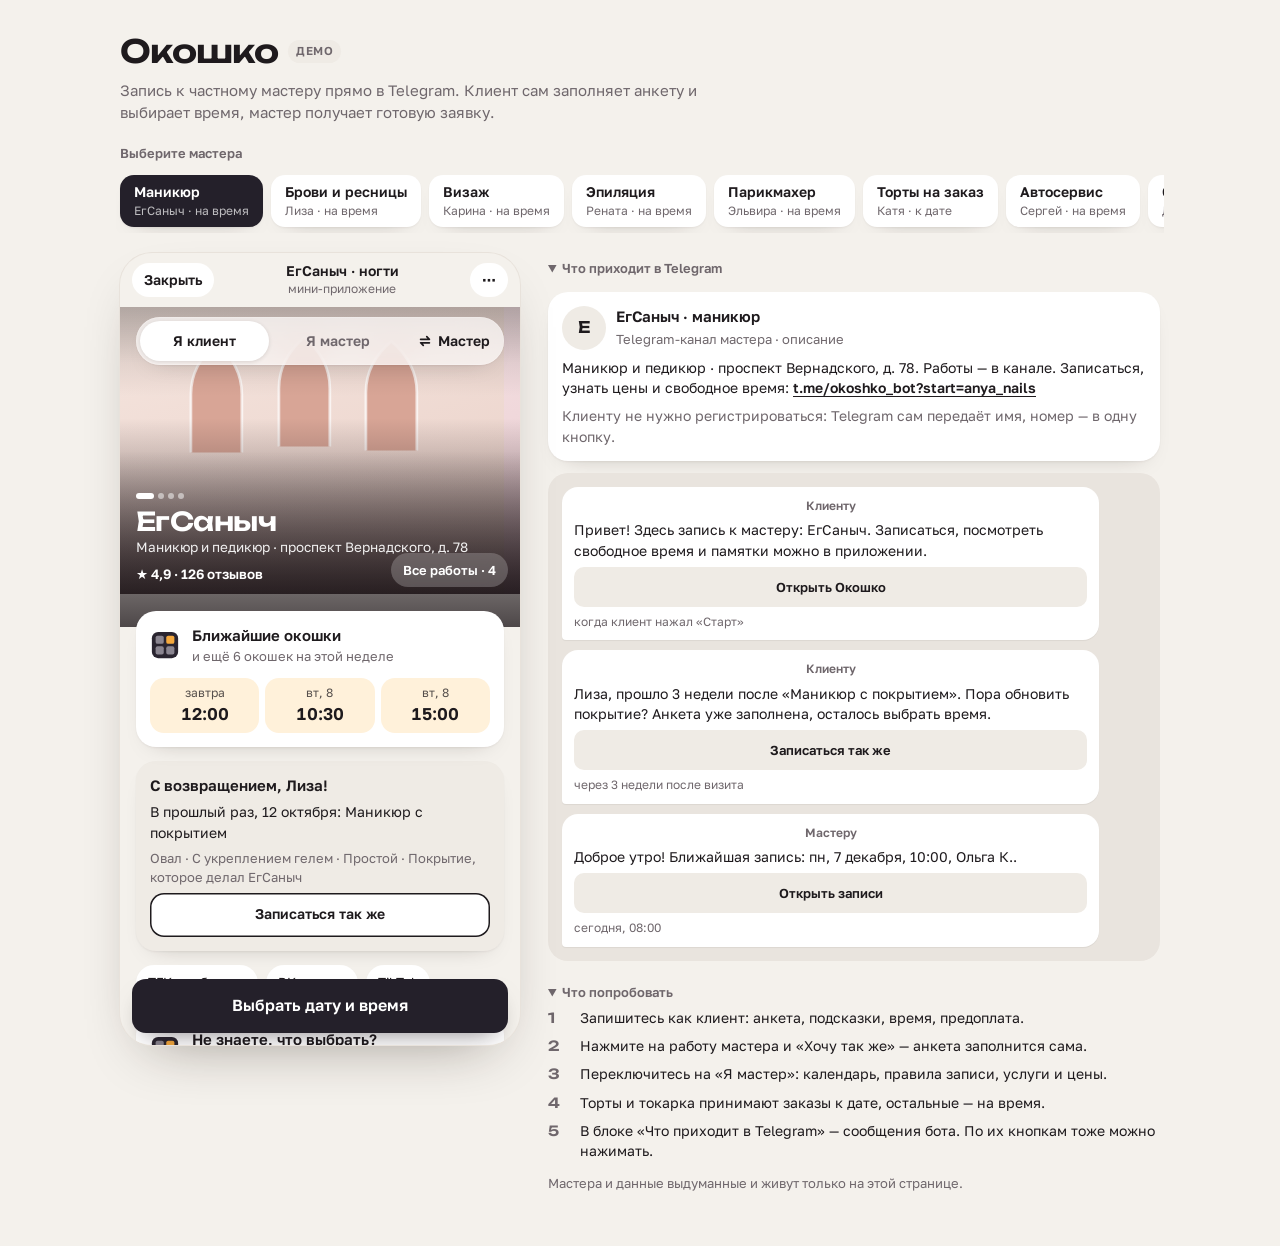
==== index.html @ d580a646 "Новый единый стиль: графит, свет, сетка окошек; выбор мастера" ====
<!doctype html>
<html lang="ru"><head><meta charset="utf-8"><meta name="viewport" content="width=device-width,initial-scale=1,viewport-fit=cover">
<meta http-equiv="Content-Security-Policy" content="default-src 'self'; script-src 'self' 'unsafe-inline' https://telegram.org; style-src 'self' 'unsafe-inline'; img-src 'self' data: blob:; font-src 'self'; connect-src 'self'; media-src 'self' blob:; object-src 'none'; base-uri 'none'; form-action 'none'">
<meta name="referrer" content="no-referrer">
<meta name="theme-color" content="#F5EFE9" media="(prefers-color-scheme: light)"><meta name="theme-color" content="#141017" media="(prefers-color-scheme: dark)">
<meta name="description" content="Окошко — запись к частному мастеру в Telegram">
<link rel="icon" href="data:image/svg+xml,%3Csvg xmlns='http://www.w3.org/2000/svg' viewBox='0 0 24 24'%3E%3Crect x='1.5' y='1.5' width='21' height='21' rx='5' fill='%232A2530'/%3E%3Crect x='4.5' y='4.5' width='6.5' height='6.5' rx='1.5' fill='%238A8590'/%3E%3Crect x='13' y='4.5' width='6.5' height='6.5' rx='1.5' fill='%23F5A93E'/%3E%3Crect x='4.5' y='13' width='6.5' height='6.5' rx='1.5' fill='%238A8590'/%3E%3Crect x='13' y='13' width='6.5' height='6.5' rx='1.5' fill='%238A8590'/%3E%3C/svg%3E">
<script src="https://telegram.org/js/telegram-web-app.js?59"></script>
</head><body>
<title>Окошко</title>
<link rel="stylesheet" href="fonts/fonts.css">
<style>
/* ===== Окошко: единая система (образец system.html) =====
   Фон тёплый нейтральный, карточки белые r20 с одной тенью, действие — графит r14,
   свет (янтарь) — только свободное/выбранное время, знак — сетка окошек 2×2.
   Unbounded — только заголовки экранов и имя мастера. */
:root{
  --bg:#F4F1EC; --surface:#FFFFFF; --sunk:#EFEBE5; --ink:#1E1A1D; --muted:#6F676C; --line:#E8E2DB;
  --action:#24202A; --action-ink:#FFFFFF;
  --light:#F5A93E; --light-2:#FFC86B; --light-soft:#FFF1DA; --light-ink:#3A2306;
  --ok:#2E7D5B; --danger:#C2412D;
  --r-card:20px; --r-ctl:14px; --r-sm:10px;
  --shadow:0 1px 2px rgba(30,20,10,.05),0 10px 24px -18px rgba(30,20,10,.35);
  --display:"Unbounded","Golos Text",system-ui,sans-serif;
  --body:"Golos Text",system-ui,-apple-system,"Segoe UI",sans-serif;
  --accent:var(--action); --accent-ink:var(--action-ink); --accent-text:var(--ink); --accent-soft:var(--sunk);
  --win-off:url("data:image/svg+xml,%3Csvg xmlns='http://www.w3.org/2000/svg' viewBox='0 0 24 24'%3E%3Crect x='1.5' y='1.5' width='21' height='21' rx='5' fill='%232A2530'/%3E%3Cg fill='%238A8590'%3E%3Crect x='4.5' y='4.5' width='6.5' height='6.5' rx='1.5'/%3E%3Crect x='13' y='4.5' width='6.5' height='6.5' rx='1.5'/%3E%3Crect x='4.5' y='13' width='6.5' height='6.5' rx='1.5'/%3E%3Crect x='13' y='13' width='6.5' height='6.5' rx='1.5'/%3E%3C/g%3E%3C/svg%3E");
  --win-on:url("data:image/svg+xml,%3Csvg xmlns='http://www.w3.org/2000/svg' viewBox='0 0 24 24'%3E%3Crect x='1.5' y='1.5' width='21' height='21' rx='5' fill='%232A2530'/%3E%3Cg fill='%238A8590'%3E%3Crect x='4.5' y='4.5' width='6.5' height='6.5' rx='1.5'/%3E%3Crect x='4.5' y='13' width='6.5' height='6.5' rx='1.5'/%3E%3Crect x='13' y='13' width='6.5' height='6.5' rx='1.5'/%3E%3C/g%3E%3Crect x='13' y='4.5' width='6.5' height='6.5' rx='1.5' fill='%23F5A93E'/%3E%3C/svg%3E");
}
@media (prefers-color-scheme: dark){:root:not([data-theme="light"]){color-scheme:dark}}
.t-light{--bg:#F4F1EC;--surface:#FFFFFF;--sunk:#EFEBE5;--ink:#1E1A1D;--muted:#6F676C;--line:#E8E2DB;--action:#24202A;--action-ink:#FFFFFF;--light-soft:#FFF1DA;--ok:#2E7D5B;--shadow:0 1px 2px rgba(30,20,10,.05),0 10px 24px -18px rgba(30,20,10,.35);--glass:color-mix(in srgb,#FFFFFF 70%,transparent);--bubble:#FFFFFF;--feed:#E9E4DE;color-scheme:light}
.t-dark{--bg:#121014;--surface:#1D1A20;--sunk:#262229;--ink:#F3EFF1;--muted:#A79FA5;--line:#2E2A32;--action:#F3EFF1;--action-ink:#121014;--light-soft:#3A2A14;--ok:#5BC293;--danger:#F97066;--shadow:none;--glass:color-mix(in srgb,#2A2530 70%,transparent);--bubble:#1D1A20;--feed:#0C0A0E;color-scheme:dark;
  --win-off:url("data:image/svg+xml,%3Csvg xmlns='http://www.w3.org/2000/svg' viewBox='0 0 24 24'%3E%3Crect x='1.5' y='1.5' width='21' height='21' rx='5' fill='%23F1ECEF'/%3E%3Cg fill='%23C9C3BD'%3E%3Crect x='4.5' y='4.5' width='6.5' height='6.5' rx='1.5'/%3E%3Crect x='13' y='4.5' width='6.5' height='6.5' rx='1.5'/%3E%3Crect x='4.5' y='13' width='6.5' height='6.5' rx='1.5'/%3E%3Crect x='13' y='13' width='6.5' height='6.5' rx='1.5'/%3E%3C/g%3E%3C/svg%3E");
  --win-on:url("data:image/svg+xml,%3Csvg xmlns='http://www.w3.org/2000/svg' viewBox='0 0 24 24'%3E%3Crect x='1.5' y='1.5' width='21' height='21' rx='5' fill='%23F1ECEF'/%3E%3Cg fill='%23C9C3BD'%3E%3Crect x='4.5' y='4.5' width='6.5' height='6.5' rx='1.5'/%3E%3Crect x='4.5' y='13' width='6.5' height='6.5' rx='1.5'/%3E%3Crect x='13' y='13' width='6.5' height='6.5' rx='1.5'/%3E%3C/g%3E%3Crect x='13' y='4.5' width='6.5' height='6.5' rx='1.5' fill='%23F5A93E'/%3E%3C/svg%3E")}
.t-light,.t-dark{background:var(--bg);color:var(--ink);--accent:var(--action);--accent-ink:var(--action-ink);--accent-text:var(--ink);--accent-soft:var(--sunk)}
*{box-sizing:border-box}
[hidden]{display:none!important}
body{background:var(--bg);color:var(--ink);font-family:var(--body);font-size:15px;line-height:1.45;margin:0;
  padding-left:max(16px,env(safe-area-inset-left,0px));padding-right:max(16px,env(safe-area-inset-right,0px));padding-block:28px 40px}
button,input,select,textarea{font:inherit;color:inherit}
button{cursor:pointer}
button,label,summary{touch-action:manipulation;-webkit-tap-highlight-color:transparent}
:focus-visible{outline:2px solid var(--light);outline-offset:2px}
.sheet:focus,.modal:focus{outline:none}
h2{font-family:var(--display);font-weight:700;font-size:20px;line-height:1.2;letter-spacing:-.01em;margin:0;text-wrap:balance}
h3{font-size:15px;font-weight:600;margin:0;color:var(--ink)}
.muted{color:var(--muted)}
.small{font-size:13px}

/* ===== демо-обвязка вокруг телефона (тихая) ===== */
.wrap{max-width:1040px;margin:0 auto;display:flex;flex-direction:column;gap:20px}
.intro{display:flex;flex-direction:column;gap:6px;max-width:640px}
.intro h1{font-family:var(--display);font-weight:700;font-size:clamp(24px,4vw,32px);margin:0;letter-spacing:-.02em;display:flex;align-items:center;gap:10px}
.intro p{margin:0;color:var(--muted)}
.demo{font-family:var(--body);font-size:11.5px;font-weight:600;letter-spacing:.05em;text-transform:uppercase;padding:3px 8px;border-radius:99px;background:var(--sunk);color:var(--muted)}
.m-hint{display:none}
.niche-h{display:flex;flex-direction:column;gap:8px;min-width:0}
.niche-h h3{font-size:13px;color:var(--muted);font-weight:600}
.niches{display:flex;gap:8px;overflow-x:auto;padding:4px 4px 6px;margin:0 -4px;scrollbar-width:none}
.niches::-webkit-scrollbar{display:none}
.niche{flex:none;border:0;background:var(--surface);box-shadow:var(--shadow);border-radius:var(--r-ctl);padding:8px 14px;text-align:left;line-height:1.25;min-height:44px}
.niche b{display:block;font-weight:600;font-size:14px}
.niche span{font-size:12px;color:var(--muted)}
.niche[aria-pressed="true"]{background:var(--action);color:var(--action-ink)}
.niche[aria-pressed="true"] span{color:inherit;opacity:.7}
.grid{display:grid;grid-template-columns:minmax(0,400px) minmax(0,1fr);gap:28px;align-items:start}
@media (max-width:820px){.grid{grid-template-columns:minmax(0,1fr)}}
.side{display:flex;flex-direction:column;gap:16px;min-width:0}
.fold{display:flex;flex-direction:column}
.fold summary{cursor:pointer;font-size:13px;color:var(--muted);font-weight:600;padding:6px 0}
.fold-in{display:flex;flex-direction:column;gap:12px;margin-top:8px}
.badge{font-size:11px;background:var(--light);color:var(--light-ink);border-radius:99px;padding:2px 8px;margin-left:4px}
.tips{display:flex;flex-direction:column;gap:8px;padding:0;margin:0;list-style:none}
.tips li{display:grid;grid-template-columns:24px 1fr;gap:8px;font-size:14px}
.tips li b{font-family:var(--display);color:var(--muted);font-weight:600}
/* лента бота */
.chan{background:var(--surface);box-shadow:var(--shadow);border-radius:var(--r-card);padding:14px;display:flex;flex-direction:column;gap:8px}
.chan-top{display:flex;gap:10px;align-items:center}.chan-top b{display:block}
.chan p{margin:0;font-size:14px}
.feed{background:var(--feed);border-radius:var(--r-card);padding:14px;display:flex;flex-direction:column;gap:10px;max-height:min(560px,70vh);overflow-y:auto}
.msg{background:var(--bubble);border-radius:16px 16px 16px 4px;padding:10px 12px;max-width:92%;display:flex;flex-direction:column;gap:6px;font-size:14px;box-shadow:0 1px 1px rgba(0,0,0,.06)}
.msg.me{align-self:flex-end;background:var(--action);color:var(--action-ink);border-radius:16px 16px 4px 16px}
.msg .who{font-size:12px;font-weight:600;color:var(--muted)}
.msg .when{font-size:12px;color:var(--muted)}
.msg.me .when{color:inherit;opacity:.7}
.msg-btn{border:0;border-radius:var(--r-sm);background:var(--sunk);padding:8px;font-weight:600;font-size:13px;min-height:40px}
.linkbtn{border:0;background:none;padding:0;color:var(--ink);font-weight:600;text-decoration:underline;text-underline-offset:3px}

/* ===== телефон ===== */
.phone{position:relative;display:flex;flex-direction:column;height:min(800px,88vh);min-height:560px;background:var(--bg);
  border-radius:32px;overflow:hidden;box-shadow:0 0 0 1px var(--line),0 24px 60px -30px rgba(30,20,10,.45);width:100%;max-width:400px;margin:0 auto}
.tg-bar{display:flex;align-items:center;justify-content:space-between;padding:10px 12px;font-size:14px;flex:none}
.tg-bar .ttl{text-align:center;line-height:1.2}
.tg-bar .ttl b{display:block;font-weight:600}
.tg-bar .ttl small{color:var(--muted);font-size:12px}
.tg-bar .ghost{border:0;background:var(--surface);border-radius:99px;padding:0 12px;min-height:34px;font-weight:600;font-size:14px}
.t-dark .tg-bar .ghost{background:var(--sunk)}
.stage{position:relative;flex:1;min-height:0;display:flex;flex-direction:column}
.screen{flex:1;min-height:0;overflow-y:auto;padding:16px;display:flex;flex-direction:column;gap:14px;overscroll-behavior:contain}
.screen>*{flex-shrink:0}
.stage .screen{--pt:66px;padding-top:var(--pt);padding-bottom:calc(var(--fh,0px) + 16px);scroll-padding-top:var(--pt)}
.stage.noroles .screen{--pt:12px}
/* переключатель «клиент / мастер» и выбор мастера — стекло сверху */
.roles{position:absolute;top:10px;left:16px;right:16px;z-index:6;display:grid;grid-template-columns:1fr 1fr auto;gap:4px;padding:4px;border-radius:99px;
  background:var(--glass);-webkit-backdrop-filter:blur(20px) saturate(1.6);backdrop-filter:blur(20px) saturate(1.6);box-shadow:var(--shadow),inset 0 0 0 .5px rgba(255,255,255,.35)}
.t-dark .roles{box-shadow:inset 0 0 0 1px var(--line)}
.roles button{border:0;background:none;border-radius:99px;min-height:40px;padding:0 12px;font-weight:600;color:var(--muted);font-size:14px}
.roles button[aria-pressed="true"]{background:var(--surface);color:var(--ink);box-shadow:0 1px 4px rgba(0,0,0,.12)}
.t-dark .roles button[aria-pressed="true"]{background:var(--sunk)}
.roles .who-btn{display:flex;align-items:center;gap:6px;color:var(--ink);padding:0 10px 0 12px}
.roles .who-btn svg{width:14px;height:14px}
/* нижняя кнопка — парит сама, без подложки */
.foot{position:absolute;left:12px;right:12px;bottom:12px;z-index:6;display:flex;flex-direction:column;gap:8px}
.foot:empty{display:none}
.foot.has-back{display:grid;grid-template-columns:auto minmax(0,1fr);gap:8px;align-items:end}
.foot.has-back>.foot-note{grid-column:1/-1;order:-1}
.foot.has-back>.foot-row{min-width:0}
.foot.tg-hide.has-back{grid-template-columns:1fr}
.foot.tg-hide .back-btn{width:100%;justify-content:center}
.main-btn{position:relative;width:100%;border:0;border-radius:var(--r-ctl);min-height:54px;padding:0 16px;background:var(--action);color:var(--action-ink);font-weight:600;font-size:16px;box-shadow:0 12px 26px -14px rgba(20,10,20,.6);transition:transform .12s}
.t-dark .main-btn{box-shadow:0 12px 26px -12px rgba(0,0,0,.8)}
.main-btn:disabled{background:var(--sunk);color:var(--muted);box-shadow:none;cursor:not-allowed}
.back-btn{display:flex;align-items:center;gap:4px;height:54px;padding:0 14px 0 10px;border:0;border-radius:var(--r-ctl);font-weight:600;color:var(--ink);
  background:var(--glass);-webkit-backdrop-filter:blur(20px);backdrop-filter:blur(20px);box-shadow:var(--shadow)}
.t-dark .back-btn{box-shadow:inset 0 0 0 1px var(--line)}
.back-btn svg{flex:none}
@media (max-width:360px){.back-btn span{display:none}.back-btn{padding:0 16px}}
.foot-row{display:flex;gap:8px}
.foot-row .skip{flex:none;border:0;border-radius:var(--r-ctl);padding:0 16px;font-weight:600;background:var(--glass);-webkit-backdrop-filter:blur(20px);backdrop-filter:blur(20px);box-shadow:var(--shadow)}
.foot-note{margin:0;font-size:13px;color:var(--muted);text-align:center;border-radius:16px;padding:8px 12px;background:var(--glass);-webkit-backdrop-filter:blur(20px);backdrop-filter:blur(20px)}
.foot-note.fsum{display:flex;justify-content:space-between;gap:12px;text-align:left;color:var(--ink);font-size:14px;box-shadow:var(--shadow)}
.t-dark .foot-note.fsum{box-shadow:inset 0 0 0 1px var(--line)}
.foot-note.fsum b{font-variant-numeric:tabular-nums;white-space:nowrap}
.foot-note.fsum span::first-letter{text-transform:uppercase}
.main-btn:active,.btn2:active,.svc2:active,.optc:active,.slot:active,.qbtn:active,.day:active{transform:scale(.97)}
.btn2,.svc2,.optc,.slot,.qbtn,.day{transition:transform .12s,background .15s,box-shadow .15s}
.main-btn.bump{animation:bump .36s cubic-bezier(.22,1,.36,1)}
@keyframes bump{40%{transform:scale(1.03)}}
.pdelta{position:absolute;right:14px;top:-12px;font-size:12.5px;font-weight:700;padding:3px 9px;border-radius:99px;background:var(--light-soft);color:var(--ink);pointer-events:none;animation:pdelta 1.4s ease-out forwards}
@keyframes pdelta{0%{opacity:0;transform:translateY(6px)}15%{opacity:1;transform:none}75%{opacity:1}100%{opacity:0;transform:translateY(-6px)}}
.toast{position:absolute;left:16px;right:16px;bottom:calc(var(--fh,0px) + 24px);background:var(--action);color:var(--action-ink);padding:11px 14px;border-radius:var(--r-ctl);font-size:14px;z-index:9}
.screen.enter-f{animation:scrF .28s cubic-bezier(.22,1,.36,1)}
.screen.enter-b{animation:scrB .28s cubic-bezier(.22,1,.36,1)}
@keyframes scrF{from{opacity:0;transform:translateX(18px)}to{opacity:1;transform:none}}
@keyframes scrB{from{opacity:0;transform:translateX(-18px)}to{opacity:1;transform:none}}

/* ===== общие элементы ===== */
.list{display:flex;flex-direction:column;gap:8px}
.sec-h{display:flex;justify-content:space-between;align-items:center;gap:8px}
.btn2{border:0;background:var(--sunk);border-radius:var(--r-ctl);padding:0 16px;min-height:44px;font-size:14px;font-weight:600}
.btn2.acc{background:var(--surface);box-shadow:inset 0 0 0 1.5px var(--ink)}
.btn2.fill{background:var(--action);color:var(--action-ink)}
.row-btns{display:flex;gap:8px;flex-wrap:wrap}
.row-btns .btn2{flex:1 1 auto}
.back{align-self:flex-start;border:0;background:none;color:var(--ink);padding:6px 0;font-weight:600;text-decoration:underline;text-underline-offset:3px;min-height:44px}
.tag{font-size:13px;padding:0 12px;min-height:36px;border-radius:99px;border:0;background:var(--surface);box-shadow:var(--shadow);color:var(--ink)}
.t-dark .tag{background:var(--sunk)}
.links{display:flex;gap:8px;flex-wrap:wrap}
.pill{font-size:11.5px;font-weight:700;letter-spacing:.03em;text-transform:uppercase;padding:3px 8px;border-radius:99px;background:var(--light-soft);color:var(--ink)}
.note{background:var(--surface);border-radius:var(--r-ctl);padding:12px 14px;font-size:13px;color:var(--muted);box-shadow:var(--shadow)}
.t-dark .note{box-shadow:inset 0 0 0 1px var(--line)}
.total{display:flex;justify-content:space-between;font-weight:600;font-variant-numeric:tabular-nums}
.sum{width:100%;display:flex;flex-direction:column;background:var(--surface);border-radius:var(--r-card);padding:4px 16px;box-shadow:var(--shadow)}
.t-dark .sum{box-shadow:inset 0 0 0 1px var(--line)}
.kv{display:flex;justify-content:space-between;gap:12px;font-size:14px;padding:11px 0}
.kv+.kv{box-shadow:inset 0 1px 0 var(--line)}
.kv span:first-child{color:var(--muted)}
.kv span:last-child{text-align:right;font-weight:500}
.prog{display:flex;flex-direction:column;gap:6px}
.prog .bar{height:4px;border-radius:4px;background:var(--line);overflow:hidden}
.prog .bar i{display:block;height:100%;background:var(--ink);border-radius:4px;transition:width .25s}
.prog span{font-size:12.5px;color:var(--muted)}
.made{margin:0;text-align:center;font-size:12px;color:var(--muted)}
.ferr{font-size:13px;color:var(--danger)}
/* знак: сетка окошек */
.win{display:inline-block;flex:none;width:28px;height:28px;background:var(--win-off) center/contain no-repeat;border-radius:0;box-shadow:none}
.win.on{background-image:var(--win-on)}
.cw{display:inline-block;width:14px;height:14px;margin-right:6px;vertical-align:-2px;background:var(--win-off) center/contain no-repeat;transition:filter .3s}
.cw.on{background-image:var(--win-on)}
@keyframes cwon{0%{transform:scale(.5)}60%{transform:scale(1.25)}100%{transform:scale(1)}}
.hint-btn.got{animation:got .6s cubic-bezier(.34,1.56,.64,1)}
.hint-btn.got .cw{animation:cwon .7s ease-out}
@keyframes got{0%{transform:scale(.92)}45%{transform:scale(1.08)}100%{transform:scale(1)}}

/* ===== главная клиента ===== */
.hero{position:relative;margin:calc(-1 * var(--pt,16px)) -16px 0;height:min(320px,50vh);flex:none;overflow:hidden;background:var(--sunk)}
.hslides{display:flex;height:100%;overflow-x:auto;scroll-snap-type:x mandatory;scrollbar-width:none}
.hslides::-webkit-scrollbar{display:none}
.hslide{flex:0 0 100%;height:100%;scroll-snap-align:start;border:0;padding:0;background:none;display:block;position:relative}
.hslide.cover{display:grid;place-items:center;background:linear-gradient(160deg,#3B3540,#1E1A1D)}
.hini{width:92px;height:92px;border-radius:50%;background:rgba(255,255,255,.9);color:#1E1A1D;display:grid;place-items:center;font:700 34px/1 var(--display);overflow:hidden;margin-bottom:56px}
.hini img{width:100%;height:100%;object-fit:cover}
.hero::after{content:"";position:absolute;inset:0;pointer-events:none;background:linear-gradient(180deg,rgba(0,0,0,.18) 0,rgba(0,0,0,0) 28%,rgba(0,0,0,0) 45%,rgba(15,8,12,.72) 100%)}
.hcap{position:absolute;left:16px;right:16px;bottom:38px;z-index:2;color:#fff;display:flex;flex-direction:column;align-items:flex-start;gap:3px;pointer-events:none}
.hcap>*{pointer-events:auto}
.hcap h1{font:700 26px/1.06 var(--display);letter-spacing:-.02em;margin:0;text-wrap:balance}
.hcap p{margin:0;font-size:13.5px;opacity:.92;display:-webkit-box;-webkit-line-clamp:2;-webkit-box-orient:vertical;overflow:hidden}
.hrate{border:0;background:none;color:#fff;padding:2px 0;min-height:28px;font-size:13.5px;font-weight:600}
.hdots{display:flex;gap:4px;margin-bottom:6px}.hdots i{width:6px;height:6px;border-radius:3px;background:rgba(255,255,255,.5);transition:width .2s}.hdots i.on{width:18px;background:#fff}
.hall{position:absolute;right:12px;bottom:40px;z-index:2;border:0;border-radius:99px;padding:0 12px;min-height:34px;background:rgba(255,255,255,.22);-webkit-backdrop-filter:blur(10px);backdrop-filter:blur(10px);color:#fff;font-size:13px;font-weight:600}
.lit{display:flex;align-items:center;gap:12px;width:100%;text-align:left;border:0;background:var(--surface);border-radius:var(--r-card);padding:14px;box-shadow:var(--shadow)}
.t-dark .lit{box-shadow:inset 0 0 0 1px var(--line)}
.hero+.lit{position:relative;z-index:3;margin-top:-30px}
.lit .win{width:30px;height:30px}
.lit b{display:block;font-weight:600;font-size:15px}
.lit>span>span{display:block;font-size:13px;color:var(--muted)}
.lit.qnear{flex-direction:column;align-items:stretch;gap:12px;cursor:default}
.near-h{display:flex;align-items:center;gap:12px}
.near-h>span>span{display:block;font-size:13px;color:var(--muted)}
.qt{display:grid;grid-template-columns:repeat(3,1fr);gap:6px}
.qbtn{border:0;background:var(--light-soft);border-radius:var(--r-ctl);min-height:54px;padding:6px 4px;display:flex;flex-direction:column;align-items:center;justify-content:center;gap:1px}
.t-dark .qbtn{color:#FFDCA6}
.qbtn small{font-size:12px;opacity:.75}
.qbtn b{font-size:17px;font-weight:600;font-variant-numeric:tabular-nums}
.rev{background:var(--surface);border-radius:var(--r-card);padding:14px;display:flex;flex-direction:column;gap:6px;font-size:14px;box-shadow:var(--shadow)}
.t-dark .rev{box-shadow:inset 0 0 0 1px var(--line)}
.rev b{font-size:13px}
.rev .st{color:var(--light);letter-spacing:1px;font-size:12px}
.rev.back-card{background:var(--surface)}
.memo{display:flex;gap:12px;align-items:center;width:100%;text-align:left;background:var(--surface);border:0;border-radius:var(--r-card);padding:14px;box-shadow:var(--shadow)}
.t-dark .memo{box-shadow:inset 0 0 0 1px var(--line)}
.memo .q{flex:none;width:30px;height:30px;background:var(--win-on) center/contain no-repeat;font-size:0;color:transparent}
.svc{display:flex;justify-content:space-between;gap:12px;width:100%;text-align:left;background:var(--surface);border:0;border-radius:var(--r-ctl);padding:14px;box-shadow:var(--shadow)}
.t-dark .svc{box-shadow:inset 0 0 0 1px var(--line)}
.svc .nm{font-weight:600}
.svc .pr{text-align:right;white-space:nowrap;font-variant-numeric:tabular-nums}
/* услуги карточками */
.svc2{display:grid;grid-template-columns:1fr auto;gap:4px 12px;width:100%;text-align:left;background:var(--surface);border:0;border-radius:var(--r-card);padding:14px;box-shadow:var(--shadow)}
.t-dark .svc2{box-shadow:inset 0 0 0 1px var(--line)}
.svc2 .nm{font-weight:600}
.svc2 .pr{font-weight:600;font-variant-numeric:tabular-nums;text-align:right;white-space:nowrap}
.svc2 .meta{grid-column:1/-1;display:flex;flex-wrap:wrap;gap:4px 10px;font-size:13px;color:var(--muted);align-items:center}
.list.svcs{gap:8px}
.svcs .svc2{grid-template-columns:52px minmax(0,1fr) auto;gap:2px 12px;align-items:center;padding:10px 14px 10px 10px}
.svcs .sth{grid-row:1/3;width:52px;height:52px;border-radius:14px;overflow:hidden;display:block}
.svcs .sth .art{aspect-ratio:auto;width:52px;height:52px;border-radius:14px}
.svcs .sth .art .nails{width:80%}
.svcs .sth .art>svg{width:52%}
.sth-ph{width:100%;height:100%;display:grid;place-items:center;background:var(--sunk);color:var(--muted);font:700 20px/1 var(--display);border-radius:14px}
.svcs .svc2 .nm{align-self:end;font-size:15px}
.svcs .svc2 .pr{align-self:end;display:flex;align-items:center;gap:6px}
.svcs .svc2 .pr::after{content:"";width:7px;height:7px;border-right:2px solid var(--muted);border-top:2px solid var(--muted);transform:rotate(45deg);margin-left:2px}
.svcs .svc2 .meta{grid-column:2/-1;align-self:start}
.nchip{display:inline-flex;align-items:center;gap:6px;color:var(--muted)}
.nchip::before{content:"";width:7px;height:7px;border-radius:50%;background:var(--light)}
.nnone{color:var(--muted)}
.near{font-size:13px;color:var(--muted)}
/* картинки работ */
.art{aspect-ratio:4/5;width:100%;max-width:100%;border-radius:var(--r-ctl);display:grid;place-items:center;overflow:hidden;position:relative}
.art img{width:100%;height:100%;object-fit:cover}
.art svg{width:46%;height:auto}
.art .nails{display:flex;gap:6%;width:76%;align-items:flex-end;justify-content:center}
.art .nails svg{width:30%}
.art.lg{border-radius:var(--r-card);max-height:300px;aspect-ratio:auto;height:260px}
.art.hero{aspect-ratio:auto;height:100%;border-radius:0}
.art.hero .nails{width:62%;margin-bottom:22%}
.art.hero>svg{width:34%;margin-bottom:18%}
.arch,.art.arch{border-radius:var(--r-ctl);overflow:hidden}
.works{display:flex;gap:10px;overflow-x:auto;margin-inline:-16px;padding:4px 16px;scrollbar-width:none}
.work{flex:none;width:128px;border:0;background:none;padding:0;text-align:left;display:flex;flex-direction:column;gap:6px}
.work b{font-size:13px;font-weight:600;line-height:1.3}
.work span{font-size:12px;color:var(--muted);font-variant-numeric:tabular-nums}
.wtiles{display:grid;grid-template-columns:repeat(2,1fr);gap:10px}
.wtiles .work{width:auto}
/* старые блоки главной на всякий случай */
.facade{display:grid;grid-template-columns:1fr 1.25fr 1fr;gap:10px;align-items:end}
.facade.one{grid-template-columns:minmax(0,62%);justify-content:center}
.fwork{border:0;background:none;padding:0;display:block;min-width:0}
.who{display:flex;flex-direction:column;align-items:center;gap:4px;text-align:center}
.who h1{font:700 23px/1.15 var(--display);margin:0}
.who p{margin:0;color:var(--muted);font-size:14px}
.rate{border:0;background:none;padding:0;color:var(--muted);font-size:13px;cursor:pointer}
.allworks{align-self:center}
.cover{position:relative;overflow:hidden;background:linear-gradient(160deg,#3B3540,#1E1A1D)}
.cover.cv-photo{background-size:cover;background-position:center}

/* ===== анкета ===== */
.qtitle{display:flex;flex-direction:column;gap:6px}
.qhead{display:flex;justify-content:space-between;align-items:center;gap:8px;flex-wrap:wrap;row-gap:8px}
.qhead h2{font-size:22px}
.picked{font-size:13px;color:var(--muted)}
.mini{display:flex;gap:6px;flex-wrap:wrap}
.hint-btn{border:0;background:var(--light-soft);color:var(--ink);border-radius:99px;padding:0 14px;min-height:36px;font-size:13.5px;font-weight:600;display:inline-flex;align-items:center}
.t-dark .hint-btn{color:#FFE3B8}
.opts{display:flex;flex-direction:column;gap:8px}
.opts.grid2{display:grid;grid-template-columns:1fr 1fr}
.optc{display:flex;gap:12px;align-items:center;text-align:left;border:0;background:var(--surface);border-radius:var(--r-card);padding:14px;width:100%;box-shadow:var(--shadow);position:relative}
.t-dark .optc{box-shadow:inset 0 0 0 1px var(--line)}
.opts .optc::before{content:"";flex:none;width:22px;height:22px;border-radius:50%;box-shadow:inset 0 0 0 2px var(--line)}
.optc[aria-pressed="true"]{box-shadow:inset 0 0 0 2px var(--ink),var(--shadow)}
.opts .optc[aria-pressed="true"]::before{box-shadow:inset 0 0 0 7px var(--ink)}
.optc.pic{flex-direction:column;align-items:flex-start;gap:8px}
.opts .optc.pic::before{position:absolute;top:12px;right:12px}
.optc svg{width:30px;height:48px;flex:none}
.optc svg path{fill:var(--sunk);stroke:var(--ink);stroke-width:2}
.optc b{display:block;font-weight:600;font-size:15px}
.optc span{display:block;font-size:13px;color:var(--muted);line-height:1.35}
.optc .add{color:var(--ink);font-weight:600;font-size:13px}
.chips{display:flex;flex-wrap:wrap;gap:8px}
.chip{border:0;background:var(--surface);box-shadow:var(--shadow);border-radius:var(--r-ctl);padding:0 14px;min-height:44px;font-size:14px}
.chip[aria-pressed="true"]{background:var(--action);color:var(--action-ink)}
.tinput{border:0;background:var(--surface);box-shadow:inset 0 0 0 1px var(--line);border-radius:var(--r-ctl);padding:13px 14px;width:100%}
.drop{display:flex;align-items:center;gap:12px;border:0;border-radius:var(--r-card);padding:16px;cursor:pointer;background:var(--surface);box-shadow:inset 0 0 0 1.5px var(--line);position:relative}
.drop-txt{display:flex;flex-direction:column;gap:2px}
.drop img{width:52px;height:52px;object-fit:cover;border-radius:var(--r-sm)}
.drop input{position:absolute;opacity:0;width:1px;height:1px}
.drop:focus-within,.addph:focus-within,label.btn2:focus-within{outline:2px solid var(--light);outline-offset:2px}

/* ===== выбор времени ===== */
.days{display:flex;gap:6px;overflow-x:auto;margin-inline:-16px;padding:4px 16px 6px;scrollbar-width:none}
.days::-webkit-scrollbar{display:none}
.day{flex:none;width:52px;border:0;background:var(--surface);border-radius:var(--r-ctl);padding:8px 0 7px;display:flex;flex-direction:column;align-items:center;gap:5px;line-height:1;box-shadow:var(--shadow);color:var(--ink)}
.t-dark .day{box-shadow:inset 0 0 0 1px var(--line)}
.day small{font-size:12px;color:var(--muted)}
.day b{font-size:16px;font-weight:700;font-variant-numeric:tabular-nums}
.day .win{width:22px;height:22px}
.day[aria-pressed="true"]{background:var(--action);color:var(--action-ink)}
.day[aria-pressed="true"] small{color:inherit;opacity:.7}
.t-light .day[aria-pressed="true"]{--win-off:url("data:image/svg+xml,%3Csvg xmlns='http://www.w3.org/2000/svg' viewBox='0 0 24 24'%3E%3Crect x='1.5' y='1.5' width='21' height='21' rx='5' fill='%23F1ECEF'/%3E%3Cg fill='%23C9C3BD'%3E%3Crect x='4.5' y='4.5' width='6.5' height='6.5' rx='1.5'/%3E%3Crect x='13' y='4.5' width='6.5' height='6.5' rx='1.5'/%3E%3Crect x='4.5' y='13' width='6.5' height='6.5' rx='1.5'/%3E%3Crect x='13' y='13' width='6.5' height='6.5' rx='1.5'/%3E%3C/g%3E%3C/svg%3E");--win-on:url("data:image/svg+xml,%3Csvg xmlns='http://www.w3.org/2000/svg' viewBox='0 0 24 24'%3E%3Crect x='1.5' y='1.5' width='21' height='21' rx='5' fill='%23F1ECEF'/%3E%3Cg fill='%23C9C3BD'%3E%3Crect x='4.5' y='4.5' width='6.5' height='6.5' rx='1.5'/%3E%3Crect x='4.5' y='13' width='6.5' height='6.5' rx='1.5'/%3E%3Crect x='13' y='13' width='6.5' height='6.5' rx='1.5'/%3E%3C/g%3E%3Crect x='13' y='4.5' width='6.5' height='6.5' rx='1.5' fill='%23F5A93E'/%3E%3C/svg%3E")}
.t-dark .day[aria-pressed="true"]{--win-off:url("data:image/svg+xml,%3Csvg xmlns='http://www.w3.org/2000/svg' viewBox='0 0 24 24'%3E%3Crect x='1.5' y='1.5' width='21' height='21' rx='5' fill='%232A2530'/%3E%3Cg fill='%238A8590'%3E%3Crect x='4.5' y='4.5' width='6.5' height='6.5' rx='1.5'/%3E%3Crect x='13' y='4.5' width='6.5' height='6.5' rx='1.5'/%3E%3Crect x='4.5' y='13' width='6.5' height='6.5' rx='1.5'/%3E%3Crect x='13' y='13' width='6.5' height='6.5' rx='1.5'/%3E%3C/g%3E%3C/svg%3E");--win-on:url("data:image/svg+xml,%3Csvg xmlns='http://www.w3.org/2000/svg' viewBox='0 0 24 24'%3E%3Crect x='1.5' y='1.5' width='21' height='21' rx='5' fill='%232A2530'/%3E%3Cg fill='%238A8590'%3E%3Crect x='4.5' y='4.5' width='6.5' height='6.5' rx='1.5'/%3E%3Crect x='4.5' y='13' width='6.5' height='6.5' rx='1.5'/%3E%3Crect x='13' y='13' width='6.5' height='6.5' rx='1.5'/%3E%3C/g%3E%3Crect x='13' y='4.5' width='6.5' height='6.5' rx='1.5' fill='%23F5A93E'/%3E%3C/svg%3E")}
.day:disabled{opacity:.45;box-shadow:none;background:transparent;cursor:not-allowed}
.part{display:flex;flex-direction:column;gap:8px}
.part h4{margin:0;font-size:13px;font-weight:600;color:var(--muted)}
.slots{display:grid;grid-template-columns:repeat(3,1fr);gap:8px}
.slots.wins{grid-template-columns:1fr}
.slot{border:0;background:var(--surface);border-radius:var(--r-ctl);min-height:48px;padding:0;font-weight:600;font-size:16px;font-variant-numeric:tabular-nums;box-shadow:var(--shadow);color:var(--ink)}
.t-dark .slot{box-shadow:inset 0 0 0 1px var(--line)}
.slots.wins .slot{padding:14px}
.slot[aria-pressed="true"]{background:radial-gradient(120% 120% at 50% 80%,#FFE7B5 0,var(--light-2) 55%,var(--light) 100%);color:var(--light-ink);box-shadow:0 8px 20px -10px rgba(245,169,62,.95)}

/* ===== контакты ===== */
.field{display:flex;flex-direction:column;gap:6px}
.field label{font-size:13px;color:var(--muted)}
.field input,.field textarea,.field select{border:0;background:var(--surface);box-shadow:inset 0 0 0 1px var(--line);border-radius:var(--r-ctl);padding:13px 14px;width:100%}
.share{border:0;background:var(--surface);box-shadow:inset 0 0 0 1.5px var(--ink);border-radius:var(--r-ctl);padding:12px;font-weight:600}
.share.big{display:flex;flex-direction:column;align-items:center;gap:2px;width:100%;padding:14px;background:var(--action);color:var(--action-ink);box-shadow:none;font-size:16px}
.share.big span{font-size:12.5px;font-weight:400;opacity:.8}

/* ===== «Вы записаны» ===== */
.done{display:flex;flex-direction:column;gap:12px;align-items:center;text-align:center}
.done .sum,.done>p{align-self:stretch}
.done>p{text-align:center}
.done h2{font-size:22px}
.done .row-btns{justify-content:center;align-self:stretch}
.bigwin{flex:none;display:flex;flex-direction:column;align-items:center;gap:2px;padding-top:132px;position:relative;color:var(--ink);margin-top:6px}
.bigwin::before,.bigwin::after{content:"";position:absolute;top:0;left:50%;width:120px;height:120px;margin-left:-60px;background:var(--win-off) center/contain no-repeat;transition:opacity .9s cubic-bezier(.22,1,.36,1),transform .9s cubic-bezier(.22,1,.36,1)}
.bigwin::after{background-image:var(--win-on);opacity:0;transform:scale(.96)}
.bigwin.on::after{opacity:1;transform:none}
.bigwin.half.on::after{opacity:.75}
.bigwin .d{font-size:13px;color:var(--muted)}
.bigwin .tm{font:700 30px/1.1 var(--display);letter-spacing:-.02em;font-variant-numeric:tabular-nums;text-wrap:balance}
.check{width:56px;height:56px;border-radius:50%;background:var(--light-soft);display:grid;place-items:center;font-size:26px;font-weight:600}

/* ===== всплывающие окна ===== */
.sheet-back{position:absolute;inset:0;background:rgba(15,10,14,.45);display:flex;align-items:flex-end;z-index:8}
.sheet{background:var(--bg);width:100%;max-height:86%;overflow-y:auto;border-radius:24px 24px 0 0;padding:10px 16px max(20px,calc(env(safe-area-inset-bottom,0px) + 12px));display:flex;flex-direction:column;gap:14px;animation:up .22s cubic-bezier(.22,1,.36,1);overscroll-behavior:contain}
.grab{width:40px;height:5px;border-radius:5px;background:var(--line);align-self:center}
@keyframes up{from{transform:translateY(30px)}}
.modal-back{position:absolute;inset:0;background:rgba(15,10,14,.5);display:grid;place-items:center;padding:16px;z-index:8}
.modal{background:var(--surface);border-radius:24px;padding:18px;display:flex;flex-direction:column;gap:12px;width:100%;max-width:340px;max-height:100%;overflow-y:auto;box-shadow:0 24px 60px -24px rgba(0,0,0,.5);animation:pop .18s ease-out}
.modal .art{aspect-ratio:auto;height:clamp(80px,20vh,150px);border-radius:var(--r-ctl);flex:none}
.modal h2{font-size:19px}
.modal p{margin:0;color:var(--muted);font-size:14px}
.modal .btns{display:flex;flex-direction:column;gap:8px}
.modal .no{border:0;background:none;color:var(--muted);padding:6px;font-weight:600;min-height:44px}
@keyframes pop{from{transform:scale(.95);opacity:.7}}
.modal.pop{gap:14px}
.pop-row{display:flex;gap:12px;align-items:flex-start;justify-content:space-between}
.pop-tag{display:inline-block;font-size:12px;font-weight:600;background:var(--light-soft);border-radius:99px;padding:3px 10px;margin-bottom:6px}
.modal .art.pop-pic{flex:none;width:72px;height:88px}
.pop-list{margin:0;padding-left:20px;display:flex;flex-direction:column;gap:4px;font-size:15px}
.pop-works{display:grid;grid-template-columns:repeat(2,1fr);gap:8px}
.modal .pop-works .art{height:auto;aspect-ratio:1}
.pop-more{background:var(--sunk);color:var(--muted);font-weight:600;font-size:18px}
/* совет мастера (сторис) */
.story{gap:12px}
.st-bars{display:flex;gap:4px}
.st-bars i{flex:1;height:3px;border-radius:3px;background:var(--line);overflow:hidden;position:relative}
.st-bars i.done{background:var(--ink)}
.st-bars i.now::after{content:"";position:absolute;inset:0;background:var(--ink);transform-origin:left;animation:stbar .45s ease-out forwards}
@keyframes stbar{from{transform:scaleX(0)}to{transform:scaleX(1)}}
.st-slide{display:flex;flex-direction:column;gap:10px;animation:stin .32s cubic-bezier(.22,1,.36,1)}
@keyframes stin{from{opacity:0;transform:translateX(18px)}to{opacity:1;transform:none}}
.st-head{display:flex;align-items:center;gap:8px;font-size:13px;font-weight:600}
.st-ico{width:28px;height:28px;flex:none;background:var(--win-on) center/contain no-repeat}
.st-ico svg{display:none}
.st-cnt{margin-left:auto;color:var(--muted);font-weight:500;font-variant-numeric:tabular-nums}
.st-sh{list-style:none;margin:0;padding:0;display:flex;flex-direction:column;gap:2px}
.st-shrow{display:grid;grid-template-columns:22px minmax(0,1fr) auto;gap:12px;align-items:center;width:100%;text-align:left;border:0;background:none;padding:8px 6px;border-radius:12px;color:var(--ink)}
button.st-shrow[aria-pressed="true"]{background:var(--sunk)}
.st-shrow svg{width:22px;height:36px}
.st-shrow svg path{fill:var(--sunk);stroke:var(--ink);stroke-width:2.4}
.st-shrow b{display:block;font-size:14px;font-weight:600}
.st-shrow small{display:block;font-size:12.5px;color:var(--muted);line-height:1.35}
.st-mark{font-style:normal;width:22px;height:22px;border-radius:50%;box-shadow:inset 0 0 0 1.5px var(--line);display:grid;place-items:center;font-size:12px;color:var(--action-ink)}
button.st-shrow[aria-pressed="true"] .st-mark{background:var(--ink);box-shadow:none}
.st-list{list-style:none;margin:0;padding:0;display:flex;flex-direction:column;gap:10px}
.st-list li{display:grid;grid-template-columns:16px 1fr;gap:8px;font-size:14px;line-height:1.4}
.st-list .cw{margin:3px 0 0}
.st-more{align-self:flex-start;padding:4px 0;min-height:44px}
.st-nav{display:flex;gap:8px}
.st-nav .back-btn{height:54px;padding:0 14px;background:var(--sunk);box-shadow:none}
.st-nav .main-btn{flex:1}
.st-off{font-size:13px;min-height:44px}
/* шторки: памятки, работы, карточка клиента, тарифы */
.shapes{display:grid;grid-template-columns:repeat(auto-fill,minmax(150px,1fr));gap:10px}
.shape{display:flex;gap:10px;align-items:flex-start;background:var(--surface);border-radius:var(--r-ctl);padding:10px}
.shape svg{flex:none;width:30px;height:48px}
.shape svg path{fill:var(--sunk);stroke:var(--ink);stroke-width:2}
.shape b{display:block;font-size:14px}
.shape span{font-size:12.5px;color:var(--muted)}
.hitem{display:flex;flex-direction:column;gap:2px;padding:10px 0;border-bottom:1px solid var(--line)}
.hitem:last-child{border:0}
.hitem span{color:var(--muted);font-size:14px}
.chead{display:flex;gap:12px;align-items:center}
.chead .ava{display:grid;place-items:center;font-weight:700;font-size:20px;background:var(--sunk);color:var(--ink)}
.cstats{display:grid;grid-template-columns:repeat(3,1fr);gap:6px}
.cstats div{display:flex;flex-direction:column;gap:2px;padding:10px;border-radius:var(--r-ctl);background:var(--surface);min-width:0}
.cstats b{font-size:15px;font-variant-numeric:tabular-nums;overflow-wrap:anywhere}.cstats span{font-size:12px;color:var(--muted)}
/* выбор мастера (демо) */
.mlist{display:flex;flex-direction:column;background:var(--surface);border-radius:var(--r-card);overflow:hidden}
.mrow{display:flex;align-items:center;gap:12px;padding:10px 14px;border:0;background:none;text-align:left;width:100%;min-height:56px;position:relative}
.mrow+.mrow::before{content:"";position:absolute;top:0;left:62px;right:0;height:1px;background:var(--line)}
.mrow .mava{width:36px;height:36px;border-radius:50%;flex:none;display:grid;place-items:center;background:var(--sunk);font-weight:700}
.mrow b{display:block;font-size:15px}
.mrow small{display:block;font-size:13px;color:var(--muted)}
.mrow[aria-current="true"]::after{content:"";width:16px;height:12px;margin-left:auto;background:currentColor;-webkit-mask:url("data:image/svg+xml,%3Csvg xmlns='http://www.w3.org/2000/svg' viewBox='0 0 16 12'%3E%3Cpath d='M1.5 6l4 4 9-8.5' fill='none' stroke='black' stroke-width='2.2' stroke-linecap='round' stroke-linejoin='round'/%3E%3C/svg%3E") center/contain no-repeat;mask:url("data:image/svg+xml,%3Csvg xmlns='http://www.w3.org/2000/svg' viewBox='0 0 16 12'%3E%3Cpath d='M1.5 6l4 4 9-8.5' fill='none' stroke='black' stroke-width='2.2' stroke-linecap='round' stroke-linejoin='round'/%3E%3C/svg%3E") center/contain no-repeat}
.mrow>span{flex:1;min-width:0}

/* ===== кабинет мастера ===== */
.tabs{display:grid;grid-template-columns:repeat(4,minmax(0,1fr));gap:4px;background:var(--sunk);border-radius:var(--r-ctl);padding:4px}
.tabs button{border:0;background:none;border-radius:var(--r-sm);min-height:40px;padding:0 2px;color:var(--muted);font-weight:600;font-size:13.5px;white-space:nowrap;overflow:hidden;text-overflow:ellipsis}
.tabs button[aria-pressed="true"]{background:var(--surface);color:var(--ink);box-shadow:0 1px 4px rgba(0,0,0,.1)}
.rec{border:0;border-radius:var(--r-card);padding:14px;display:flex;flex-direction:column;gap:8px;background:var(--surface);box-shadow:var(--shadow)}
.t-dark .rec{box-shadow:inset 0 0 0 1px var(--line)}
.rec.new{box-shadow:inset 0 0 0 2px var(--light),var(--shadow)}
.rec-top{display:flex;justify-content:space-between;gap:8px;align-items:baseline}
.rec-top b{font-variant-numeric:tabular-nums}
.answers{display:flex;flex-direction:column;gap:2px;font-size:13px}
.answers span b{font-weight:500}
.cname{font:inherit;font-weight:700;color:var(--ink);background:none;border:0;padding:10px 0;margin:-10px 0;cursor:pointer}
.cname::after{content:' ›';color:var(--muted)}
.cmeta{display:flex;flex-wrap:wrap;gap:6px;align-items:center;font-size:12.5px}
.cmeta .vis{padding:2px 8px;border-radius:99px;background:var(--sunk);color:var(--muted);font-weight:600}
.cmeta .vis.first{background:var(--light-soft);color:var(--ink)}
.cmeta .cnote{background:var(--sunk);padding:2px 8px;border-radius:8px}
.ed{border:0;border-radius:var(--r-card);padding:14px;display:flex;flex-direction:column;gap:10px;background:var(--surface);box-shadow:var(--shadow)}
.t-dark .ed{box-shadow:inset 0 0 0 1px var(--line)}
.ed.fin{align-items:flex-start;gap:6px;box-shadow:inset 0 0 0 2px var(--light),var(--shadow)}
.ed.fin .win{width:32px;height:32px}
.ed-row{display:grid;grid-template-columns:1fr 1fr;gap:8px}
.ed-row>label:first-child{grid-column:1/-1}
.ed input,.ed select,.pf input,.pf select,.pf textarea,.ovr input,.srow input[type=time]{border:0;background:var(--sunk);border-radius:var(--r-sm);padding:9px 10px;width:100%;min-width:0;min-height:44px}
.pf textarea{resize:vertical}
.ed label,.pf label{font-size:12.5px;color:var(--muted);display:flex;flex-direction:column;gap:4px;min-width:0}
.svc-row{display:flex;justify-content:space-between;align-items:center;gap:12px;width:100%;border:0;background:none;padding:2px 0;text-align:left;min-height:44px}
.svc-row b{display:block;font-size:15px}
.qchip{border:0;background:var(--sunk);border-radius:99px;padding:0 12px;min-height:36px;font-size:13px;color:var(--muted)}
.qchip[aria-pressed="true"]{background:var(--action);color:var(--action-ink)}
.opt{display:flex;justify-content:space-between;gap:12px;align-items:center}
.opt div{min-width:0}
.offs{display:flex;flex-wrap:wrap;gap:6px}
.sched{display:flex;flex-direction:column;background:var(--surface);border-radius:var(--r-card);padding:0 14px;box-shadow:var(--shadow)}
.t-dark .sched{box-shadow:inset 0 0 0 1px var(--line)}
.srow{display:grid;grid-template-columns:30px 52px minmax(0,1fr);align-items:center;gap:6px;padding:8px 0}
.srow+.srow{box-shadow:inset 0 1px 0 var(--line)}
.srow .times{display:flex;gap:4px;align-items:center;justify-content:flex-end;font-variant-numeric:tabular-nums}
.srow input[type=time]{width:auto;flex:1 1 0;max-width:92px;padding:5px 4px}
.switch{position:relative;width:48px;height:28px;border-radius:99px;border:0;background:var(--line);padding:0;flex:none}
.switch::before{content:"";position:absolute;inset:-9px -4px}
.switch::after{content:"";position:absolute;top:3px;left:3px;width:22px;height:22px;border-radius:50%;background:#fff;box-shadow:0 1px 3px rgba(0,0,0,.2);transition:transform .15s}
.switch[aria-pressed="true"]{background:var(--ok)}
.switch[aria-pressed="true"]::after{transform:translateX(20px)}
.swatches{display:flex;gap:8px;flex-wrap:wrap}
.sw{width:40px;height:40px;border-radius:50%;border:3px solid var(--surface);box-shadow:0 0 0 1px var(--line);position:relative}
.sw::before{content:"";position:absolute;inset:-4px}
.sw[aria-pressed="true"]{box-shadow:0 0 0 2px var(--ink)}
.pf{display:flex;flex-direction:column;gap:12px}
.master{display:flex;gap:14px;align-items:center}
.ava{flex:none;width:58px;height:58px;border-radius:50%;background:var(--sunk);color:var(--ink);display:grid;place-items:center;font-family:var(--display);font-weight:700;font-size:20px;overflow:hidden}
.ava.big{width:84px;height:84px;font-size:28px}
.ava img{width:100%;height:100%;object-fit:cover}
.wgrid{display:grid;grid-template-columns:repeat(3,1fr);gap:8px}
.wcell{position:relative}
.wcell .art{border-radius:var(--r-sm)}
.wcell button{position:absolute;top:4px;right:4px;width:30px;height:30px;border-radius:50%;border:0;background:rgba(0,0,0,.55);color:#fff;font-size:12px;line-height:1}
.wcell button::before{content:"";position:absolute;inset:-6px}
.addph{aspect-ratio:4/5;border:0;box-shadow:inset 0 0 0 1.5px var(--line);border-radius:var(--r-sm);display:grid;place-items:center;color:var(--muted);font-size:13px;text-align:center;cursor:pointer;position:relative}
.addph input{position:absolute;opacity:0;width:1px;height:1px}
.stats{display:grid;grid-template-columns:repeat(3,1fr);gap:8px}
.stat{background:var(--surface);border-radius:var(--r-ctl);padding:10px;display:flex;flex-direction:column}
.stat b{font-family:var(--display);font-weight:700;font-size:20px;font-variant-numeric:tabular-nums}
.stat span{font-size:12px;color:var(--muted)}
.mode{display:inline-block;font-size:11px;font-weight:600;letter-spacing:.04em;text-transform:uppercase;color:var(--muted);background:var(--sunk);border-radius:99px;padding:2px 8px}
.tgroup{display:flex;flex-direction:column;gap:8px}
/* календарь мастера */
.cal-h{display:flex;justify-content:space-between;align-items:center}
.cal-h b{text-transform:capitalize}
.cal-h button{border:0;background:var(--surface);box-shadow:var(--shadow);border-radius:var(--r-sm);width:44px;height:44px}
.cal{display:grid;grid-template-columns:repeat(7,minmax(0,1fr));gap:4px}
.cal .wd{font-size:12px;color:var(--muted);text-align:center}
.cal-d{aspect-ratio:1;border:0;background:var(--surface);border-radius:var(--r-sm);padding:3px 0;display:flex;flex-direction:column;align-items:center;justify-content:space-between;font-variant-numeric:tabular-nums;min-width:0;position:relative;box-shadow:var(--shadow)}
.t-dark .cal-d{box-shadow:inset 0 0 0 1px var(--line)}
.cal-d b{font-size:13px;font-weight:600}
.cal-d i{font-style:normal;font-size:11px;line-height:1;background:var(--action);color:var(--action-ink);border-radius:99px;padding:2px 5px}
.cal-d.free::after{content:"";position:absolute;top:4px;right:4px;width:6px;height:6px;border-radius:50%;background:var(--light)}
.cal-d.off,.cal-d.past{background:transparent;box-shadow:none;color:var(--muted)}
.cal-d.past{opacity:.5}
.cal-d.today b{text-decoration:underline;text-underline-offset:3px}
.cal-d[aria-pressed="true"]{box-shadow:inset 0 0 0 2px var(--ink)}
.legend{display:flex;gap:12px;flex-wrap:wrap;font-size:12px;color:var(--muted)}
.legend span::before{content:"";display:inline-block;width:10px;height:10px;border-radius:3px;margin-right:5px;vertical-align:-1px;background:var(--c)}
.tl{position:relative;margin:8px 0 4px 44px;border-left:1px solid var(--line)}
.tl .hr{position:absolute;left:-44px;right:0;font-size:12px;color:var(--muted);border-top:1px dashed var(--line);font-variant-numeric:tabular-nums}
.tl .hr span{position:relative;top:-8px;background:var(--bg);padding-right:4px}
.blk{position:absolute;left:6px;right:0;border-radius:var(--r-sm);padding:3px 8px;font-size:12px;line-height:1.25;text-align:left;overflow:hidden;border:0}
.blk.bk{background:var(--action);color:var(--action-ink)}
.blk.hold{background:var(--light-soft);color:var(--ink);box-shadow:inset 0 0 0 1.5px var(--light)}
.blk.closed{background:repeating-linear-gradient(135deg,var(--sunk) 0 6px,var(--line) 6px 8px);color:var(--muted)}
.blk.gap{background:transparent;box-shadow:inset 0 0 0 1.5px var(--light);color:var(--ink);font-weight:600}
.ovr{display:flex;gap:6px;align-items:center;flex-wrap:wrap}
.ovr input{width:92px}
/* тарифы */
.plan-card{display:flex;align-items:center;gap:12px;width:100%;text-align:left;border:0;background:var(--surface);border-radius:var(--r-card);padding:14px;box-shadow:var(--shadow)}
.t-dark .plan-card{box-shadow:inset 0 0 0 1px var(--line)}
.plan-card .win{width:30px;height:30px}
.plan-card>span:nth-child(2){flex:1;min-width:0;display:flex;flex-direction:column;gap:3px}
.plan-card b{font-weight:600}
.plan-card>span:nth-child(2)>span{font-size:13px;color:var(--muted)}
.plan-bar{height:4px;border-radius:4px;background:var(--line);overflow:hidden;display:block}
.plan-bar i{display:block;height:100%;background:var(--ink);border-radius:4px}
.plan-go{font-size:14px;font-weight:600;flex:none;text-decoration:underline;text-underline-offset:3px}
.plans{display:grid;grid-template-columns:1fr;gap:10px}
.plan{border:0;border-radius:var(--r-card);padding:16px;display:flex;flex-direction:column;gap:8px;background:var(--surface);box-shadow:var(--shadow)}
.plan.hi{box-shadow:inset 0 0 0 2px var(--ink),var(--shadow)}
.plan-h{display:flex;justify-content:space-between;align-items:baseline;gap:8px}
.plan-h b{font:700 18px/1.1 var(--display)}
.plan-p{font:700 18px/1 var(--display);font-variant-numeric:tabular-nums}
.plan-p small{font:500 13px var(--body);color:var(--muted)}
.plan-now{align-self:flex-start;font-size:12px;font-weight:600;border-radius:99px;padding:3px 10px;background:var(--action);color:var(--action-ink)}
.plan-now.soft{background:var(--light-soft);color:var(--ink)}
.plan ul{list-style:none;margin:0;padding:0;display:flex;flex-direction:column;gap:6px;font-size:14px}
.plan li{display:grid;grid-template-columns:18px 1fr;gap:6px}
.plan li span{font-weight:700}
.plan li.no{color:var(--muted)}

/* ===== Telegram и одна ссылка ===== */
body.single .niche-h{display:none}
body.tgapp{padding:0;background:var(--bg)}
body.tgapp .wrap{max-width:none;gap:0}
body.tgapp .intro,body.tgapp .niche-h,body.tgapp .side,body.tgapp .tg-bar{display:none}
body.tgapp .grid{display:block}
body.tgapp .phone{width:100%;max-width:none;margin:0;border-radius:0;box-shadow:none;min-height:0;height:var(--tg-viewport-stable-height,100vh);padding-top:calc(var(--tg-safe-area-inset-top,0px) + var(--tg-content-safe-area-inset-top,0px))}
body.tgapp .foot{bottom:max(12px,var(--tg-safe-area-inset-bottom,0px))}
body.tgapp .foot.tg-hide .main-btn{display:none}
body.tgapp .foot.tg-hide:not(:has(.foot-note,.back-btn,.skip)){display:none}

/* ===== телефоны ===== */
@media (max-width:600px){
  html{-webkit-text-size-adjust:100%;text-size-adjust:100%}
  body{overflow-x:clip;padding-top:max(12px,env(safe-area-inset-top,0px));padding-bottom:max(16px,env(safe-area-inset-bottom,0px))}
  .wrap{gap:12px}
  .intro p{display:none}
  .intro .m-hint{display:block;font-size:14px}
  .niche-h h3{display:none}
  .niche span{display:none}
  .phone{width:100vw;max-width:100vw;margin:0 0 0 calc(50% - 50vw);border-radius:0;box-shadow:none;height:calc(100dvh - 100px);min-height:500px}
  input,select,textarea{font-size:16px}
  .fold summary{font-size:14px;padding:12px 14px;background:var(--surface);border-radius:var(--r-ctl);color:var(--ink)}
}
.screen,.sheet,.modal,.feed,.days,.works,.niches{overscroll-behavior:contain;-webkit-overflow-scrolling:touch}
@media (prefers-reduced-motion:reduce){
  .screen.enter-f,.screen.enter-b,.sheet,.modal,.st-slide,.st-bars i.now::after,.main-btn.bump,.hint-btn.got,.hint-btn.got .cw{animation:none}
  .pdelta{display:none}.st-bars i.now{background:var(--ink)}
  .switch::after,.prog .bar i,.bigwin::before,.bigwin::after,.btn2,.svc2,.optc,.slot,.qbtn,.day,.main-btn{transition:none}
}
</style>


<div class="wrap">
  <header class="intro">
    <h1>Окошко <span class="demo">демо</span></h1>
    <p>Запись к частному мастеру прямо в Telegram. Клиент сам заполняет анкету и выбирает время, мастер получает готовую заявку.</p>
    <p class="m-hint">Нажимайте, как будто вы клиент. «Я мастер» — кабинет мастера.</p>
  </header>
  <div class="niche-h">
    <h3>Выберите мастера</h3>
    <div class="niches" id="niches"></div>
  </div>
  <div class="grid">
    <div class="phone" id="phone">
      <div class="tg-bar">
        <button class="ghost" id="tg-left">Закрыть</button>
        <div class="ttl"><b id="tg-title"></b><small>мини-приложение</small></div>
        <button class="ghost" aria-label="Меню" data-act="toast:Меню Telegram">⋯</button>
      </div>
      <div class="stage" id="stage">
      <div class="roles">
        <button data-act="role:client" id="r-client">Я клиент</button>
        <button data-act="role:master" id="r-master">Я мастер</button>
        <button class="who-btn" data-act="masters" aria-label="Выбрать другого мастера"><svg viewBox="0 0 16 16" fill="none" stroke="currentColor" stroke-width="2" stroke-linecap="round" stroke-linejoin="round" aria-hidden="true"><path d="M3 6h10l-3-3M13 10H3l3 3"/></svg>Мастер</button>
      </div>
      <div class="screen" id="screen"></div>
      <div class="foot" id="foot"></div>
      </div>
      <div id="overlay"></div>
    </div>
    <aside class="side">
      <details class="fold" id="fold-bot" open><summary>Что приходит в Telegram <span class="badge" id="bot-new" hidden>новое</span></summary>
        <div class="fold-in">
          <div class="chan" id="chan"></div>
          <div class="feed" id="feed"></div>
        </div></details>
      <details class="fold" open><summary>Что попробовать</summary>
        <ul class="tips fold-in">
          <li><b>1</b><span>Запишитесь как клиент: анкета, подсказки, время, предоплата.</span></li>
          <li><b>2</b><span>Нажмите на работу мастера и «Хочу так же» — анкета заполнится сама.</span></li>
          <li><b>3</b><span>Переключитесь на «Я мастер»: календарь, правила записи, услуги и цены.</span></li>
          <li><b>4</b><span>Торты и токарка принимают заказы к дате, остальные — на время.</span></li>
          <li><b>5</b><span>В блоке «Что приходит в Telegram» — сообщения бота. По их кнопкам тоже можно нажимать.</span></li>
        </ul>
        <p class="small muted">Мастера и данные выдуманные и живут только на этой странице.</p></details>
    </aside>
  </div>
</div>

<script>
const TG=window.Telegram&&window.Telegram.WebApp,inTG=!!(TG&&TG.initData);
const pad=n=>String(n).padStart(2,'0');
const fmtT=m=>pad(Math.floor(m/60))+':'+pad(m%60);
const toMin=s=>{const[h,m]=s.split(':').map(Number);return h*60+m};
const keyOf=d=>d.getFullYear()+'-'+pad(d.getMonth()+1)+'-'+pad(d.getDate());
const parseKey=k=>{const[y,m,d]=k.split('-').map(Number);return new Date(y,m-1,d)};
const addDays=(d,n)=>{const x=new Date(d);x.setDate(x.getDate()+n);return x};
const fmtDay=k=>parseKey(k).toLocaleDateString('ru-RU',{weekday:'short',day:'numeric',month:'long'});
const rub=n=>n.toLocaleString('ru-RU')+'\u00a0₽';
const esc=s=>String(s).replace(/[&<>"]/g,c=>({'&':'&amp;','<':'&lt;','>':'&gt;','"':'&quot;'}[c]));
const today=new Date();today.setHours(0,0,0,0);
const plural=(n,a,b,c)=>{const t=n%10,h=n%100;return t===1&&h!==11?a:t>=2&&t<=4&&(h<12||h>14)?b:c};
const pl=(n,a,b,c)=>n+' '+plural(n,a,b,c);
const WD=['Вс','Пн','Вт','Ср','Чт','Пт','Сб'];
const week=(from,to,sat,satTo,sun)=>[{on:!!sun,from,to},...Array(5).fill(0).map(()=>({on:true,from,to})),{on:!!sat,from:sat||from,to:satTo||to}];

// ===== мастера: у всех одно ядро, разные услуги, анкеты и подсказки =====
const MASTERS={
nails:{tab:'Маникюр',who:'ЕгСаныч',name:'ЕгСаныч',ini:'Е',bar:'ЕгСаныч · ногти',about:'Маникюр и педикюр · проспект Вернадского, д. 78',addr:'проспект Вернадского, д. 78',
  links:['ТГК с работами','ВКонтакте','TikTok'],mode:'slot',lead:12,sched:week('10:00','18:00','11:00','16:00'),
  memo:'Памятки про формы, материалы и тип ногтей',after:'care',
  services:[
    {id:'man',name:'Маникюр с покрытием',dur:120,price:1800,note:'Снятие, обработка, гель-лак',qs:['shape','base','design','removal','photo']},
    {id:'ext',name:'Наращивание',dur:180,price:3200,note:'Гель, любая форма',qs:['shape','length','design','removal','photo']},
    {id:'ped',name:'Педикюр',dur:90,price:2000,note:'Обработка стоп и покрытие',qs:['problem','design','removal']}],
  q:{shape:{t:'Форма',opts:['Квадрат','Мягкий квадрат','Овал','Миндаль','Балерина'],hint:'shapes'},
    base:{t:'Покрытие',opts:['На натуральные ногти','С укреплением гелем'],hint:'gels'},
    length:{t:'Длина',opts:['Короткая','Средняя','Длинная'],hint:'types'},
    design:{t:'Дизайн',opts:['Без дизайна','Простой · +300 ₽','Сложный · +700 ₽'],add:[0,300,700],hint:'designs'},
    removal:{t:'Что сейчас на ногтях',opts:['Ничего, ногти чистые','Покрытие, которое делал ЕгСаныч','Покрытие другого мастера · +200 ₽'],add:[0,0,200]},
    problem:{t:'Есть особенности?',opts:['Нет','Вросший ноготь','Трещины на пятках'],hint:'pedi'},
    photo:{t:'Пример, как хотите',photo:'Прикрепите фото или скрин. Необязательно'}},
  hints:{
    shapes:{name:'Формы ногтей',title:'Какая форма вам подойдёт',items:[
      {n:'Квадрат',svg:'M6 64V12h28v52',t:'Ровный срез. Хорош на коротких, но углы могут цепляться.',pick:['shape',0]},
      {n:'Мягкий квадрат',svg:'M6 64V20q0-8 8-8h12q8 0 8 8v44',t:'Квадрат со скруглёнными углами. Самая ноская форма.',pick:['shape',1]},
      {n:'Овал',svg:'M6 64V26a14 14 0 0 1 28 0v38',t:'Визуально удлиняет пальцы. Подходит почти всем.',pick:['shape',2]},
      {n:'Миндаль',svg:'M6 64V32Q6 16 20 4Q34 16 34 32v32',t:'Сужение к кончику. Нужна средняя длина или наращивание.',pick:['shape',3]},
      {n:'Балерина',svg:'M6 64V32L13 8h14l7 24v32',t:'Срезанный кончик. Только на длине, чаще наращивание.',pick:['shape',4]}]},
    gels:{name:'Материалы: гель, база, топ',title:'Чем отличаются материалы',items:[
      {n:'На натуральные ногти',t:'Гель-лак на ваши ногти. Держится 3–4 недели, длину не добавляет.',pick:['base',0]},
      {n:'С укреплением гелем',t:'Тонкий слой твёрдого геля поверх ногтя. Если ногти тонкие и ломаются, с ним они ломаются намного реже.',pick:['base',1]},
      {n:'Гель для наращивания',t:'Строит длину на форме. Нужен, если хотите длиннее своих ногтей.'},
      {n:'Топ',t:'Финишный слой, глянцевый или матовый. Защищает от сколов.'}]},
    types:{name:'Тип ногтей и длина',title:'Тип ваших ногтей и длина',items:[
      {n:'Плоские',t:'Пластина ровная. Подойдёт любая форма и длина.'},
      {n:'Клюющие',t:'Кончик загибается вниз. На длинном наращивании это заметнее, лучше короткая или средняя длина.'},
      {n:'Трамплин',t:'Кончик уходит вверх. Мастер выровняет архитектуру, длина обычно до средней.'},
      {n:'Тонкие и мягкие',t:'Гнутся и ломаются. Сначала укрепление, длинное наращивание держится хуже.'},
      {n:'Почему не будет «очень длинных»',t:'Если своя пластина короткая, длинный ноготь работает как рычаг: трескается и может повредить ваш ноготь. Длину подбираем под пластину.'}]},
    pedi:{name:'Вросший ноготь и трещины',title:'Если есть особенности',items:[
      {n:'Вросший ноготь',t:'Мастер аккуратно обработает край. Но если палец красный, опух или гноится, сначала к подологу или хирургу.',pick:['problem',1]},
      {n:'Трещины на пятках',t:'Мастер уберёт огрубевшую кожу. Глубокие трещины, которые кровят, — повод показаться дерматологу.',pick:['problem',2]}]},
    designs:{name:'Какой бывает дизайн',title:'Простой или сложный дизайн',items:[
      {n:'Без дизайна',t:'Один цвет на всех ногтях.',pick:['design',0]},
      {n:'Простой',t:'Френч, блёстки, втирка или 1–2 ногтя с акцентом.',pick:['design',1]},
      {n:'Сложный',t:'Рисунки, стразы, градиент или дизайн на всех ногтях.',pick:['design',2]}]},
    care:{name:'Уход после маникюра',title:'Как продлить носку',items:[
      {n:'Первые сутки',t:'Не парьте руки и не ходите в баню.'},
      {n:'Перчатки',t:'Бытовая химия портит и покрытие, и кожу.'},
      {n:'Коррекция раз в 3–4 недели',t:'Сильно отросший ноготь легче ломается.'}]}},
  seed:[{d:0,start:600,svc:'man',client:'Ольга К.',phone:'+7 917 204-11-38',ans:{shape:2,base:1,design:1,removal:1}},
        {d:1,start:720,svc:'ext',client:'Дарина',phone:'+7 927 550-08-91',comment:'Хочу как на фото, но без страз',ans:{shape:3,length:1,design:2,removal:2},photo:true}]},

brows:{tab:'Брови и ресницы',who:'Лиза',name:'Лиза Гарипова',ini:'Л',bar:'Лиза · брови, ресницы',about:'Брови и ресницы · Казань, ЖК «Солнечный город»',addr:'ЖК «Солнечный город», 2 подъезд',
  links:['ТГК с работами','Instagram'],mode:'slot',lead:6,sched:week('11:00','20:00','11:00','17:00'),
  memo:'Хна или краска, какой эффект ресниц выбрать',after:'lashcare',
  services:[
    {id:'bc',name:'Коррекция и окрашивание бровей',dur:60,price:1200,note:'Форма, окрашивание краской или хной',qs:['state','color']},
    {id:'bl',name:'Ламинирование бровей',dur:90,price:2000,note:'С окрашиванием и коррекцией',qs:['state','color','allergy']},
    {id:'le',name:'Наращивание ресниц',dur:150,price:2800,note:'Классика, 2D, 3D',qs:['effect','volume','allergy','photo']}],
  q:{state:{t:'Ваши брови сейчас',opts:['Свои, ухоженные','После татуажа','Отращиваю'],hint:'brows'},
    color:{t:'Цвет',opts:['Естественный','Темнее, чем сейчас','Подберите сами']},
    effect:{t:'Эффект',opts:['Натуральный','Лисий','Кукольный','Мокрый'],hint:'lashes'},
    volume:{t:'Объём',opts:['Классика','2D · +300 ₽','3D · +600 ₽'],add:[0,300,600]},
    allergy:{t:'Аллергия на материалы',opts:['Нет','Была реакция','Делаю впервые'],hint:'lashcare'},
    photo:{t:'Пример, как хотите',photo:'Прикрепите фото. Необязательно'}},
  hints:{
    brows:{name:'Краска, хна, ламинирование',title:'Краска, хна или ламинирование',items:[
      {n:'Краска',t:'Окрашивает только волоски. Держится 2–3 недели, подходит для любой густоты.'},
      {n:'Хна',t:'Окрашивает и волоски, и кожу под ними, брови кажутся гуще. На коже держится около недели.'},
      {n:'Ламинирование',t:'Волоски укладываются в нужном направлении и держатся так 4–6 недель. Для непослушных бровей.'},
      {n:'Если отращиваете',t:'Отметьте это в анкете: мастер не будет убирать лишнее и поможет пережить некрасивый этап.',pick:['state',2]}]},
    lashes:{name:'Эффекты ресниц',title:'Какой эффект выбрать',items:[
      {n:'Натуральный',t:'Ресницы одной длины, как свои, только гуще.',pick:['effect',0]},
      {n:'Лисий',t:'Длиннее к внешнему уголку. Вытягивает глаз.',pick:['effect',1]},
      {n:'Кукольный',t:'Самые длинные в центре. Глаз кажется круглее и открытее.',pick:['effect',2]},
      {n:'Мокрый',t:'Ресницы собраны в лучики, как после душа.',pick:['effect',3]}]},
    lashcare:{name:'До и после процедуры',title:'Перед процедурой и после',items:[
      {n:'Тест на аллергию',t:'Если делаете впервые или уже была реакция, приходите за 1–2 дня на тест: мастер нанесёт немного состава за ухо. Это бесплатно и быстро.',pick:['allergy',2]},
      {n:'Перед',t:'Приходите без туши и линз. Наращивание идёт лёжа с закрытыми глазами 2–2,5 часа.'},
      {n:'Первые сутки',t:'Не мочите ресницы и не трите глаза.'},
      {n:'Коррекция',t:'Раз в 2–3 недели, иначе ресницы выпадают неравномерно.'}]}},
  seed:[{d:0,start:660,svc:'le',client:'Вика',phone:'+7 937 118-44-02',ans:{effect:1,volume:1,allergy:0}},
        {d:0,start:810,svc:'bc',client:'Алсу',phone:'+7 960 301-77-15',ans:{state:2,color:2}}]},

mua:{tab:'Визаж',who:'Карина',name:'Карина Ахметова',ini:'К',bar:'Карина · визаж',about:'Макияж и укладки · студия на Петербургской или выезд',addr:'ул. Петербургская 52, студия 4 (или выезд)',
  links:['ТГК с образами','Instagram','TikTok'],mode:'slot',lead:12,sched:week('08:00','20:00','07:00','20:00',true),
  memo:'Какой образ выбрать и что с вашей кожей',after:'muaprep',
  services:[
    {id:'day',name:'Дневной макияж',dur:60,price:2000,note:'На работу, встречу, свидание',qs:['look','skin','lashes','place','photo']},
    {id:'eve',name:'Макияж на мероприятие',dur:90,price:3000,note:'Вечеринка, выпускной, фотосессия',qs:['event','look','skin','lashes','place','photo']},
    {id:'wed',name:'Свадебный образ',dur:150,price:6500,note:'Макияж и причёска, стойкость на весь день',qs:['look','skin','lashes','place','photo']}],
  q:{event:{t:'Куда идёте',opts:['Фотосессия','Выпускной','Вечеринка','Другое'],hint:'looks'},
    look:{t:'Образ',opts:['Нюд','Акцент на глаза','Акцент на губы','Смоки'],hint:'looks'},
    skin:{t:'Кожа',opts:['Нормальная','Сухая','Жирная','Чувствительная'],hint:'skin'},
    lashes:{t:'Накладные ресницы',opts:['Не нужны','Пучки · +300 ₽'],add:[0,300]},
    place:{t:'Где',opts:['В студии','Выезд ко мне · +1 000 ₽'],add:[0,1000]},
    photo:{t:'Референс или фото платья',photo:'Чтобы образ сочетался с нарядом. Необязательно'}},
  hints:{
    looks:{name:'Какой образ выбрать',title:'Какой образ выбрать',items:[
      {n:'Нюд',t:'Ровный тон и естественные оттенки. Подходит днём и тем, кто обычно не красится.',pick:['look',0]},
      {n:'Акцент на глаза',t:'Выразительные стрелки или тени, губы спокойные. Хорошо на фото и вечером.',pick:['look',1]},
      {n:'Акцент на губы',t:'Яркая помада, глаза мягкие. Классика для мероприятий.',pick:['look',2]},
      {n:'Смоки',t:'Растушёванные тёмные тени. Для вечера. Днём может выглядеть тяжело.',pick:['look',3]},
      {n:'Для фотосессии',t:'Камера съедает краски, поэтому макияж делают чуть ярче, чем в жизни, и без блеска на коже.'}]},
    skin:{name:'Тип кожи',title:'Какая у вас кожа',items:[
      {n:'Нормальная',t:'Нет шелушений, к вечеру почти не блестит.',pick:['skin',0]},
      {n:'Сухая',t:'Стягивает после умывания, бывают шелушения. Мастер возьмёт увлажняющую базу.',pick:['skin',1]},
      {n:'Жирная',t:'Через пару часов блестит Т-зона. Нужны матирующие средства, чтобы макияж не поплыл.',pick:['skin',2]},
      {n:'Чувствительная',t:'Краснеет, бывает реакция на косметику. Напишите в комментарии, на что была реакция.',pick:['skin',3]}]},
    muaprep:{name:'Как подготовиться',title:'Как подготовиться к макияжу',items:[
      {n:'Чистое лицо',t:'Приходите без макияжа. Утром можно нанести обычный увлажняющий крем.'},
      {n:'Линзы',t:'Наденьте заранее, до начала макияжа.'},
      {n:'Одежда',t:'Наденьте вещь с застёжкой спереди, чтобы потом не снимать через голову.'},
      {n:'Стойкость',t:'Макияж держится 10–12 часов. Для подправки возьмите помаду из образа.'}]}},
  seed:[{d:0,start:480,svc:'wed',client:'Алина',phone:'+7 917 772-40-18',comment:'Платье цвета шампань',ans:{look:2,skin:1,lashes:1,place:1},photo:true},
        {d:1,start:1020,svc:'eve',client:'Соня',phone:'+7 965 590-12-07',ans:{event:0,look:1,skin:2,lashes:0,place:0}}]},

cakes:{tab:'Торты на заказ',who:'Катя',name:'Катя Лебедева',ini:'К',bar:'Катя · торты',about:'Торты и десерты на заказ · Казань, Ново-Савиновский',addr:'самовывоз: ул. Чистопольская 64',
  links:['ТГК с тортами','ВКонтакте'],mode:'order',leadDays:3,cap:2,wins:['10:00–12:00','12:00–15:00','15:00–19:00'],winLabel:'Когда получите',sched:week('10:00','19:00','10:00','15:00'),
  memo:'Начинки, сколько нужно торта, как хранить',after:'cakecare',
  services:[
    {id:'bento',name:'Бенто-торт',price:1500,note:'450 г, на 2–3 человека',qs:['filling','text','photo']},
    {id:'cake',name:'Торт',price:3500,note:'от 1 кг, любой дизайн',qs:['weight','filling','decor','text','delivery','photo']},
    {id:'cup',name:'Капкейки, 6 шт',price:1200,note:'Можно разные вкусы',qs:['filling','decor','delivery']}],
  q:{weight:{t:'Вес',opts:['1 кг','2 кг · +1 800 ₽','3 кг · +3 600 ₽'],add:[0,1800,3600],hint:'weight'},
    filling:{t:'Начинка',opts:['Шоколад-вишня','Ванильный пломбир','Морковный','Сникерс'],hint:'fillings'},
    decor:{t:'Декор',opts:['Без декора','Только надпись','Живые цветы · +500 ₽','Фотопечать · +400 ₽'],add:[0,0,500,400]},
    text:{t:'Надпись на торте',text:'Например: С днём рождения, Мила!',opt:true},
    delivery:{t:'Получение',opts:['Самовывоз','Доставка по городу · +400 ₽'],add:[0,400]},
    photo:{t:'Пример торта',photo:'Прикрепите картинку из Pinterest. Необязательно'}},
  hints:{
    fillings:{name:'Начинки',title:'Начинки',items:[
      {n:'Шоколад-вишня',t:'Шоколадные коржи, вишнёвый конфи, крем-чиз. Самая популярная.',pick:['filling',0]},
      {n:'Ванильный пломбир',t:'Ванильные коржи и сливочный крем. Нравится детям.',pick:['filling',1]},
      {n:'Морковный',t:'Пряный, с грецким орехом и апельсином. Не очень сладкий.',pick:['filling',2]},
      {n:'Сникерс',t:'Шоколад, карамель, арахис. Самый сытный.',pick:['filling',3]},
      {n:'Если есть аллергия',t:'Напишите в комментарии: орехи, арахис, лактоза, глютен. Мастер скажет, какую начинку можно, и не возьмёт общие инструменты.'}]},
    weight:{name:'Сколько нужно торта',title:'Сколько нужно торта',items:[
      {n:'1 кг',t:'На 4–6 человек.',pick:['weight',0]},
      {n:'2 кг',t:'На 8–12 человек.',pick:['weight',1]},
      {n:'3 кг',t:'На 15–18 человек. Двухъярусный торт — от 4 кг, пишите в комментарии.',pick:['weight',2]},
      {n:'Бенто',t:'Маленький торт на 2–3 человека, его удобно дарить.'}]},
    cakecare:{name:'Как хранить и везти',title:'Как хранить и везти торт',items:[
      {n:'В холодильнике',t:'До 3 суток при +2…+6 °C.'},
      {n:'Перед подачей',t:'Достаньте за 30–40 минут, так вкус будет ярче.'},
      {n:'В машине',t:'Ставьте коробку на ровный пол машины или в багажник, не на сиденье и не на колени. Летом включите кондиционер.'}]}},
  seed:[{d:0,start:2,svc:'cake',client:'Ирина',phone:'+7 917 905-62-30',comment:'Девочке 7 лет, любит единорогов',ans:{weight:1,filling:1,decor:2,text:'Миле 7!',delivery:0},photo:true},
        {d:0,start:0,svc:'bento',client:'Тимур',phone:'+7 999 140-25-81',ans:{filling:0,text:'Ты лучшая'}}]},

auto:{tab:'Автосервис',who:'Сергей',name:'Сергей Николаев',ini:'С',bar:'Сергей · ремонт авто',about:'Ремонт и обслуживание авто · гараж на Тэцевской',addr:'ГСК «Мотор», бокс 112',
  links:['Авито','ТГК'],mode:'slot',lead:4,sched:week('09:00','19:00','10:00','15:00'),
  memo:'Когда ремонт срочный, а когда можно подождать',after:'prep',
  services:[
    {id:'diag',name:'Диагностика',dur:60,price:1500,note:'Компьютер и осмотр на подъёмнике',qs:['car','symptom','photo']},
    {id:'to',name:'ТО: масло и фильтры',dur:90,price:2500,note:'Работа, без учёта запчастей',qs:['car','parts']},
    {id:'hod',name:'Ремонт ходовой',dur:180,price:3000,note:'Точная цена после осмотра',est:true,qs:['car','symptom','parts','photo']}],
  q:{car:{t:'Машина',text:'Марка, модель, год. Например: Kia Rio 2017'},
    symptom:{t:'Что беспокоит',opts:['Ничего, плановая проверка','Стучит или скрипит','Горит ошибка','Тянет в сторону','Другое'],hint:'urgent'},
    parts:{t:'Запчасти',opts:['Пусть мастер купит','Привезу свои']},
    photo:{t:'Видео или фото',photo:'Снимите звук или ошибку на телефон. Необязательно'}},
  hints:{
    urgent:{name:'Когда ремонт срочный',title:'Когда ремонт срочный, а когда можно подождать',items:[
      {n:'Скрежет при торможении',t:'Срочно: колодки стёрлись до металла, машина тормозит хуже. Запишитесь на ближайшее время и ездите аккуратно. Если педаль проваливается, не ездите, вызовите эвакуатор.'},
      {n:'Перегрев или лампа масла',t:'Стрелка температуры в красной зоне или горит красная лампа масла: сразу остановитесь и заглушите двигатель. Дальше только на эвакуаторе, иначе ремонт мотора.'},
      {n:'Горит Check Engine',t:'Если горит ровно, можно доехать до записи. Если мигает, лучше не ездить.'},
      {n:'Стук в подвеске на кочках',t:'Обычно можно дождаться записи, но не тяните месяцами.'},
      {n:'Пахнет бензином или горелым',t:'Не ездите. Напишите мастеру через кнопку в записи.'}]},
    prep:{name:'Что взять с собой',title:'Что взять с собой',items:[
      {n:'СТС или VIN',t:'По VIN из СТС мастер подберёт правильные запчасти. Можно просто сфотографировать СТС.'},
      {n:'Видео звука',t:'Если стучит или скрипит, снимите на телефон: в гараже звук может пропасть.'},
      {n:'Свои запчасти',t:'Можно привезти, мастер скажет, подходят ли.'}]}},
  seed:[{d:0,start:540,svc:'to',client:'Андрей',phone:'+7 917 333-90-14',ans:{car:'Hyundai Solaris 2019',parts:0}},
        {d:0,start:630,svc:'diag',client:'Рамиль',phone:'+7 927 044-18-66',comment:'Стучит справа на кочках',ans:{car:'Lada Vesta 2021',symptom:1},photo:true}]},

weld:{tab:'Сварка',who:'Дима',name:'Дима Хабибуллин',ini:'Д',bar:'Дима · сварка',about:'Сварка и ремонт металла · Дербышки, свой цех',addr:'ул. Лесопарковая 9, цех за шиномонтажом',
  links:['Авито','ТГК с работами'],mode:'slot',lead:3,sched:week('09:00','18:00','10:00','14:00'),
  memo:'Какой у вас металл и как подготовить деталь',after:'weldprep',
  services:[
    {id:'part',name:'Сварка детали',dur:60,price:1000,note:'Привезёте сами. Точная цена после осмотра',est:true,qs:['metal','size','what','photo']},
    {id:'big',name:'Сварка крупного',dur:180,price:3500,note:'Ворота, рамы, прицепы',est:true,qs:['metal','where','what','photo']}],
  q:{metal:{t:'Металл',opts:['Чёрный','Нержавейка','Алюминий','Не знаю'],hint:'metals'},
    size:{t:'Размер',opts:['Влезет в багажник','Крупное, привезу на прицепе']},
    where:{t:'Где варить',opts:['Привезу в цех','Нужен выезд · +1 500 ₽'],add:[0,1500]},
    what:{t:'Что нужно сделать',text:'Например: треснул кронштейн глушителя'},
    photo:{t:'Фото детали',photo:'Сфотографируйте рядом с рулеткой'}},
  hints:{
    metals:{name:'Какой у вас металл',title:'Какой у вас металл',items:[
      {n:'Чёрный металл',t:'Магнитится, ржавеет. Ворота, трубы, рамы.',pick:['metal',0]},
      {n:'Нержавейка',t:'Магнитится слабо или никак, не ржавеет. Баки, перила.',pick:['metal',1]},
      {n:'Алюминий',t:'Лёгкий, не магнитится. Диски, радиаторы, лодки. Варится аргоном, это дороже.',pick:['metal',2]},
      {n:'Не знаю',t:'Приложите магнит. Если не уверены, пришлите фото, мастер определит сам.',pick:['metal',3]}]},
    weldprep:{name:'Как подготовить деталь',title:'Как подготовить деталь',items:[
      {n:'Почистите',t:'Без масла и краски сварка выйдет быстрее и дешевле.'},
      {n:'Фото с рулеткой',t:'Так мастер заранее поймёт объём работы.'},
      {n:'Снимите с машины',t:'Если можете, привезите деталь отдельно. Варить на машине дольше.'},
      {n:'Баки и канистры',t:'Ёмкости из-под бензина, масла или газа без промывки варить нельзя: пары взрываются. Скажите мастеру заранее, что в них было.'}]}},
  seed:[{d:0,start:600,svc:'big',client:'Николай',phone:'+7 905 377-21-09',ans:{metal:0,where:0,what:'Провисли откатные ворота, переварить петли'}},
        {d:1,start:540,svc:'part',client:'Ильдар',phone:'+7 917 820-55-43',ans:{metal:2,size:0,what:'Трещина на поддоне'},photo:true}]},

cnc:{tab:'Токарка',who:'Олег',name:'Олег Сафин',ini:'О',bar:'Олег · токарка, фреза',about:'Токарные и фрезерные работы · Зеленодольск',addr:'ул. Заводская 12, мастерская',
  links:['Авито','Сайт с работами'],mode:'order',leadDays:5,cap:3,wins:['Заберу сам','Отправить СДЭК'],winLabel:'Получение',sched:week('08:00','17:00'),
  memo:'Из чего делать и что прислать без чертежа',after:'drawing',
  services:[
    {id:'draw',name:'Деталь по чертежу',price:1500,note:'Цена зависит от материала и сложности',est:true,qs:['material','qty','what','photo']},
    {id:'copy',name:'Копия по образцу',price:2000,note:'Снимаю размеры со старой детали',est:true,qs:['material','qty','what','photo']}],
  q:{material:{t:'Материал',opts:['Сталь','Нержавейка','Алюминий','Капролон','Не знаю'],hint:'materials'},
    qty:{t:'Количество',opts:['1 шт','2–10 шт','Больше 10']},
    what:{t:'Что за деталь',text:'Например: втулка рулевой рейки, под подшипник 6204'},
    photo:{t:'Чертёж или фото',photo:'PDF, фото чертежа или детали с линейкой',accept:'image/*,.pdf,.dwg,.dxf,.step'}},
  hints:{
    materials:{name:'Из чего делать',title:'Из чего делать деталь',items:[
      {n:'Сталь 45',t:'Прочная, для валов, втулок и осей. Без покрытия ржавеет.',pick:['material',0]},
      {n:'Нержавейка',t:'Для влаги и пищевых задач. Дороже и дольше в работе.',pick:['material',1]},
      {n:'Алюминий Д16',t:'Лёгкий, быстро обрабатывается. Корпуса и кронштейны.',pick:['material',2]},
      {n:'Капролон',t:'Пластик вместо бронзы: втулки, ролики, шестерни. Не ржавеет, работает тихо.',pick:['material',3]},
      {n:'Не знаю',t:'Напишите, где стоит деталь. Мастер подберёт сам.',pick:['material',4]}]},
    drawing:{name:'Если нет чертежа',title:'Если нет чертежа',items:[
      {n:'Есть образец',t:'Привезите старую деталь, даже сломанную. Мастер снимет размеры.'},
      {n:'Фото с размерами',t:'Сфотографируйте со штангенциркулем или линейкой и подпишите размеры.'},
      {n:'С чем стыкуется',t:'Напишите про подшипник, вал или резьбу, к которым деталь должна подойти.'}]}},
  seed:[{d:0,start:0,svc:'draw',client:'Павел',phone:'+7 917 266-03-71',ans:{material:3,qty:1,what:'Ролики для откатных ворот, 4 шт'},photo:true},
        {d:1,start:1,svc:'copy',client:'Марат',phone:'+7 927 401-36-52',ans:{material:0,qty:0,what:'Вал редуктора мотоблока'}}]}
};

// ===== новые ниши =====
Object.assign(MASTERS,{
epil:{tab:'Эпиляция',who:'Рената',name:'Рената Сабирова',ini:'Р',bar:'Рената · эпиляция',about:'Шугаринг и восковая эпиляция · Казань, Азино',addr:'ул. Юлиуса Фучика 90, каб. 12',
  links:['ТГК','Instagram'],mode:'slot',lead:6,sched:week('10:00','20:00','10:00','16:00'),
  memo:'Какая длина волосков нужна и как избежать вросших',after:'epilcare',
  services:[
    {id:'legs',name:'Ноги полностью',dur:60,price:1800,note:'Шугаринг или воск',qs:['method','hair','first','skin']},
    {id:'bik',name:'Глубокое бикини',dur:60,price:1600,note:'Шугаринг',qs:['hair','first','skin']},
    {id:'arm',name:'Подмышки',dur:30,price:600,note:'Можно вместе с другой зоной',qs:['method','hair']}],
  q:{method:{t:'Чем удалять',opts:['Шугаринг','Воск','Подберите сами'],hint:'methods'},
    hair:{t:'Длина волосков сейчас',opts:['3–5 мм, как надо','Короче, недавно брили','Не знаю'],hint:'length'},
    first:{t:'Делали раньше?',opts:['Впервые','Уже делали']},
    skin:{t:'Кожа',opts:['Обычная','Чувствительная','Бывают вросшие волоски'],hint:'epilcare'}},
  hints:{
    methods:{name:'Шугаринг или воск',title:'Шугаринг или воск',items:[
      {n:'Шугаринг',t:'Сахарная паста, удаляет волоски по росту. Берёт даже короткие, от 3 мм. Меньше раздражения, подходит для чувствительной кожи.',pick:['method',0]},
      {n:'Воск',t:'Быстрее на больших зонах, хорошо берёт жёсткие волоски. Нужна длина 4–5 мм, кожа может краснеть чуть дольше.',pick:['method',1]},
      {n:'Не уверены',t:'Мастер посмотрит кожу и волоски и выберет сам.',pick:['method',2]}]},
    length:{name:'Какая нужна длина',title:'Какая длина волосков нужна',items:[
      {n:'3–5 мм',t:'Обычно 1–2 недели после бритья. Шугарингу хватит 3 мм, воску лучше 4–5 мм.',pick:['hair',0]},
      {n:'Если короче',t:'Часть волосков останется. Лучше перенести запись на несколько дней.',pick:['hair',1]},
      {n:'Длиннее 1 см',t:'Подстригите накануне, иначе будет больнее.'}]},
    epilcare:{name:'До и после процедуры',title:'До и после процедуры',items:[
      {n:'За сутки',t:'Не загорайте и не делайте скраб.'},
      {n:'Первые сутки после',t:'Без бани, бассейна и тесной синтетики.'},
      {n:'Против вросших',t:'Через 2–3 дня начните мягкий скраб 1–2 раза в неделю и увлажняйте кожу.'}]}},
  seed:[{d:0,start:600,svc:'legs',client:'Эля',phone:'+7 917 640-28-11',ans:{method:0,hair:0,first:1,skin:0}},
        {d:0,start:660,svc:'bik',client:'Камила',phone:'+7 937 502-91-46',ans:{hair:0,first:0,skin:1}}]},

hair:{tab:'Парикмахер',who:'Эльвира',name:'Эльвира Каримова',ini:'Э',bar:'Эльвира · волосы',about:'Стрижки и окрашивание · Казань, Вахитовский',addr:'ул. Пушкина 26, салон «Лён», кресло 3',
  links:['ТГК с работами','Instagram'],mode:'slot',lead:12,sched:week('10:00','20:00','10:00','18:00'),
  memo:'Почему важно, чем красили раньше',after:'haircare',
  services:[
    {id:'cut',name:'Стрижка',dur:60,price:1500,note:'С мытьём и укладкой',qs:['hlen','want','photo']},
    {id:'col',name:'Окрашивание',dur:180,price:4500,note:'Цена зависит от длины',est:true,qs:['hlen','hist','tone','photo']},
    {id:'sty',name:'Укладка',dur:60,price:1500,note:'На мероприятие',qs:['hlen','photo']}],
  q:{hlen:{t:'Длина волос',opts:['Короткие','До плеч','До лопаток','Ниже лопаток · +1 000 ₽'],add:[0,0,0,1000]},
    want:{t:'Что хотите',opts:['Освежить кончики','Сменить форму','Как на фото']},
    hist:{t:'Волосы сейчас',opts:['Свой цвет','Окрашены','Осветлены'],hint:'hist'},
    tone:{t:'Какой цвет хотите',opts:['Светлее','Темнее','Тот же, освежить']},
    photo:{t:'Фото: как сейчас и как хотите',photo:'Так мастер заранее поймёт объём работы'}},
  hints:{
    hist:{name:'История окрашивания',title:'Почему важно, чем красили раньше',items:[
      {n:'Свой цвет',t:'Самый предсказуемый результат. Можно почти любой оттенок.',pick:['hist',0]},
      {n:'Окрашены',t:'Тёмная краска сама не уходит. Чтобы стать светлее, понадобится смывка, это дольше и дороже.',pick:['hist',1]},
      {n:'Осветлены',t:'Волосы пористые, краска ложится иначе. Мастер подберёт уход, чтобы не пересушить.',pick:['hist',2]},
      {n:'Хна и басма',t:'Обязательно напишите в комментарии. С ними обычная краска может дать неожиданный цвет.'}]},
    haircare:{name:'Уход после окрашивания',title:'Уход после окрашивания',items:[
      {n:'Первые 2 дня',t:'Не мойте голову, чтобы цвет закрепился.'},
      {n:'Шампунь',t:'Для окрашенных волос, без сульфатов.'},
      {n:'Обновление',t:'Корни подкрашивают раз в 6–8 недель.'}]}},
  seed:[{d:0,start:600,svc:'col',client:'Лейла',phone:'+7 917 211-56-90',comment:'Красилась хной полгода назад',ans:{hlen:1,hist:1,tone:0},photo:true},
        {d:0,start:780,svc:'cut',client:'Настя',phone:'+7 960 778-30-24',ans:{hlen:2,want:1}}]},

photo:{tab:'Фотограф',who:'Артём',name:'Артём Зайцев',ini:'А',bar:'Артём · фото',about:'Портреты, пары, семьи · студии Казани и улица',addr:'место выбираем вместе',
  links:['Портфолио','ТГК'],mode:'slot',lead:24,sched:week('09:00','21:00','09:00','21:00',true),
  memo:'Где снимать и что надеть',after:'phprep',
  services:[
    {id:'ind',name:'Индивидуальная съёмка',dur:60,price:4000,note:'30 фото в обработке',qs:['place','mood','photo']},
    {id:'love',name:'Love story',dur:90,price:6000,note:'50 фото в обработке',qs:['place','mood','photo']},
    {id:'fam',name:'Семейная',dur:90,price:6000,note:'Можно с детьми и питомцами',qs:['place','kids','mood']}],
  q:{place:{t:'Где снимаем',opts:['Улица, парк','Студия · +1 500 ₽','Дома'],add:[0,1500,0],hint:'places'},
    mood:{t:'Настроение',opts:['Нежно, светло','Ярко, контрастно','Как на референсе']},
    kids:{t:'Кто будет',opts:['Только взрослые','С детьми','С питомцем','С детьми и питомцем']},
    photo:{t:'Референсы',photo:'Картинки из Pinterest. Необязательно'}},
  hints:{
    places:{name:'Где снимать',title:'Где снимать',items:[
      {n:'Улица, парк',t:'Бесплатно и живо, но зависит от погоды. Лучший свет утром и за 2 часа до заката.',pick:['place',0]},
      {n:'Студия',t:'Не зависит от погоды, ровный свет. Час аренды студии уже входит в доплату +1 500 ₽.',pick:['place',1]},
      {n:'Дома',t:'Уютно и спокойно, особенно с детьми. Нужны большие окна.',pick:['place',2]}]},
    phprep:{name:'Что надеть',title:'Как подготовиться к съёмке',items:[
      {n:'Одежда',t:'Однотонная, без крупных логотипов. Возьмите 2 образа.'},
      {n:'Пары',t:'Сочетайте цвета, но не одевайтесь одинаково.'},
      {n:'Сроки',t:'Готовые фото через 7–10 дней, бот пришлёт ссылку.'}]}},
  seed:[{d:1,start:600,svc:'love',client:'Аня и Рустем',phone:'+7 917 330-62-55',ans:{place:0,mood:0}}]},

tutor:{tab:'Репетитор',who:'Наиль',name:'Наиль Ганиев',ini:'Н',bar:'Наиль · математика',about:'Математика и физика, 5–11 класс · онлайн или очно',addr:'онлайн в Zoom или ул. Декабристов 85',
  links:['ТГК с разборами','Отзывы ВК'],mode:'slot',lead:12,sched:week('15:00','21:00','10:00','16:00'),
  memo:'Онлайн или очно, как подготовиться',after:'tprep',
  services:[
    {id:'trial',name:'Пробное занятие',dur:30,price:0,note:'Знакомство и проверка уровня',qs:['subj','grade','goal','format']},
    {id:'les',name:'Занятие',dur:60,price:1200,note:'Разбор темы и домашка',qs:['subj','grade','goal','format','topic']},
    {id:'ege',name:'Подготовка к ЕГЭ',dur:90,price:1800,note:'Профильная математика или физика, разбор вариантов',qs:['subj','format','topic']}],
  q:{subj:{t:'Предмет',opts:['Математика','Физика']},
    grade:{t:'Класс',opts:['5–8 класс','9 класс, ОГЭ','10–11 класс','Студент']},
    goal:{t:'Цель',opts:['Подтянуть оценки','Сдать экзамен','Олимпиада']},
    format:{t:'Формат',opts:['Онлайн','Очно'],hint:'format'},
    topic:{t:'Что сейчас проходите',text:'Например: логарифмы, задачи на движение',opt:true}},
  hints:{
    format:{name:'Онлайн или очно',title:'Онлайн или очно',items:[
      {n:'Онлайн',t:'Zoom и общая доска. Запись занятия остаётся у вас.',pick:['format',0]},
      {n:'Очно',t:'Удобнее младшим школьникам. Адрес придёт в напоминании.',pick:['format',1]}]},
    tprep:{name:'Как подготовиться',title:'Как подготовиться к занятию',items:[
      {n:'Тетрадь и учебник',t:'Или фото последней контрольной.'},
      {n:'Онлайн',t:'Проверьте микрофон, ссылка придёт за 10 минут.'},
      {n:'Перенос',t:'Не позже чем за 12 часов, кнопкой в напоминании.'}]}},
  seed:[{d:0,start:900,svc:'les',client:'Мама Тимура',phone:'+7 917 405-33-08',ans:{subj:0,grade:1,goal:1,format:0,topic:'Квадратные уравнения'}},
        {d:0,start:960,svc:'trial',client:'Даша',phone:'+7 999 162-70-45',ans:{subj:1,grade:2,goal:0,format:1}}]}
});

// ===== витрина: цвет, рейтинг, отзывы, работы =====
const SHOW={
nails:{color:'#B0265A',rating:[4.9,126],
  reviews:[['Бульбаш','ЕгСаныч очень аккуратный, кутикулу не задел ни разу. Ногти держатся четвёртую неделю.'],['Динара','ЕгСаныч объяснил, что у меня клюющие ногти и почему длинные ломались.']],
  works:[{t:'Миндаль, нюд',p:2100,svc:'man',ans:{shape:3,base:1,design:1,removal:1},bg:['#F6E7E1','#E9CFC6'],nail:'#D8A596',shape:3},
    {t:'Красный овал',p:1800,svc:'man',ans:{shape:2,base:0,design:0,removal:1},bg:['#F4E1E3','#E7C4C9'],nail:'#B3122E',shape:2},
    {t:'Френч, мягкий квадрат',p:2100,svc:'man',ans:{shape:1,base:1,design:1,removal:1},bg:['#EEF0F4','#D5DAE3'],nail:'#FBF6F3',shape:1},
    {t:'Балерина, хром',p:3900,svc:'ext',ans:{shape:4,length:2,design:2,removal:0},bg:['#2B2D36','#4A4E5C'],nail:'#C9CED9',shape:4}]},
brows:{color:'#8A4FA8',rating:[4.8,74],
  reviews:[['Вика','Лисий эффект как на фото, держится три недели.'],['Алсу','Отращивала брови, Лиза ничего лишнего не убрала.']],
  works:[{t:'Ламинирование + хна',p:2000,svc:'bl',ans:{state:0,color:0,allergy:0},bg:['#7A5A4A','#A47F69'],g:'brow'},
    {t:'Лисий эффект 2D',p:3100,svc:'le',ans:{effect:1,volume:1,allergy:0},bg:['#3E2F45','#6E5480'],g:'brow'},
    {t:'Натуральный, классика',p:2800,svc:'le',ans:{effect:0,volume:0,allergy:0},bg:['#8E7A72','#BFA99F'],g:'brow'}]},
mua:{color:'#9C3D54',rating:[5.0,58],
  reviews:[['Алина','Макияж продержался всю свадьбу, до трёх ночи.'],['Соня','Сразу спросила про жирную кожу, на фото ничего не поплыло.']],
  works:[{t:'Свадебный нюд',p:7800,svc:'wed',ans:{look:0,skin:0,lashes:1,place:1},bg:['#E8CFC4','#C99A8B'],g:'lips'},
    {t:'Смоки на выпускной',p:3300,svc:'eve',ans:{event:1,look:3,skin:0,lashes:1,place:0},bg:['#2A1F2B','#55405A'],g:'lips'},
    {t:'Красные губы',p:3000,svc:'eve',ans:{event:2,look:2,skin:0,lashes:0,place:0},bg:['#8E1B2C','#C23A4B'],g:'lips'}]},
epil:{color:'#1F8A84',rating:[4.9,88],
  reviews:[['Эля','Впервые почти не больно и без раздражения. Рената работает быстро.'],['Камила','Боялась идти впервые, Рената всё спокойно объяснила.']],
  works:[{t:'Ноги, шугаринг',p:1800,svc:'legs',ans:{method:0,hair:0,first:1,skin:0},bg:['#CDEAE6','#8CCFC7'],g:'drop'},
    {t:'Глубокое бикини',p:1600,svc:'bik',ans:{hair:0,first:1,skin:0},bg:['#1B4F4C','#2F8079'],g:'drop'}]},
hair:{color:'#5B5FC7',rating:[4.8,152],
  reviews:[['Лейла','Сразу спросили про хну, с цветом обошлось без сюрпризов.'],['Настя','Скинула фото, Эльвира заранее сказала, получится ли.']],
  works:[{t:'Каре с чёлкой',p:1500,svc:'cut',ans:{hlen:1,want:1},bg:['#2A2C4A','#5B5FC7'],g:'scissors'},
    {t:'Блонд с тонированием',p:5500,svc:'col',ans:{hlen:3,hist:0,tone:0},bg:['#E9DFC8','#C8B48A'],g:'scissors'}]},
cakes:{color:'#B86B1F',rating:[4.9,203],
  reviews:[['Ирина','Торт с единорогом, дочь в восторге. И вкусный, совсем не приторный.'],['Тимур','Бенто привезли вовремя, надпись как просил.']],
  works:[{t:'Бенто «Ты лучшая»',p:1500,svc:'bento',ans:{filling:0,text:'Ты лучшая'},bg:['#F2D7DD','#E3AFBB'],g:'cake'},
    {t:'Ягодный, 2 кг',p:5800,svc:'cake',ans:{weight:1,filling:1,decor:2,delivery:0},bg:['#F4E3D0','#D9A577'],g:'cake'},
    {t:'Капкейки «Сникерс»',p:1200,svc:'cup',ans:{filling:3,decor:0,delivery:0},bg:['#5A3A26','#8B5E3C'],g:'cake'}]},
auto:{color:'#2563A8',rating:[4.8,91],
  reviews:[['Андрей','Нашёл причину стука за полчаса и лишнего менять не стал.'],['Рамиль','Скинул видео стука, Сергей сразу сказал, какие запчасти брать.']],
  works:[{t:'Замена стоек, Solaris',p:4500,svc:'hod',ans:{car:'Hyundai Solaris 2019',symptom:1,parts:1},bg:['#1C2C44','#33507A'],g:'wrench'},
    {t:'ТО, Kia Rio',p:2500,svc:'to',ans:{car:'Kia Rio 2017',parts:0},bg:['#24364F','#4A6A94'],g:'wrench'}]},
weld:{color:'#C2410C',rating:[4.9,47],
  reviews:[['Николай','Ворота больше не провисают. Всё сделал за один день.'],['Ильдар','Заварил алюминиевый поддон, взял ровно столько, сколько сказал.']],
  works:[{t:'Откатные ворота',p:3500,svc:'big',ans:{metal:0,where:0,what:'Переварить петли ворот'},bg:['#2B211C','#6B3A1E'],g:'flame'},
    {t:'Алюминиевый поддон',p:1800,svc:'part',ans:{metal:2,size:0,what:'Трещина на поддоне'},bg:['#3A3F46','#7C8691'],g:'flame'}]},
cnc:{color:'#4A6572',rating:[5.0,33],
  reviews:[['Павел','Ролики из капролона, ворота теперь ездят бесшумно.'],['Марат','Сделал вал по старой сломанной детали, встал как родной.']],
  works:[{t:'Ролики из капролона',p:1600,svc:'draw',ans:{material:3,qty:1,what:'Ролики для откатных ворот'},bg:['#2E3A40','#5E7682'],g:'gear'},
    {t:'Вал редуктора',p:2400,svc:'copy',ans:{material:0,qty:0,what:'Вал редуктора мотоблока'},bg:['#3B4248','#8A949C'],g:'gear'}]},
photo:{color:'#3E6A8F',rating:[5.0,64],
  reviews:[['Аня','Фото живые, без пластиковой ретуши. Артём здорово раскрепощает.'],['Гузель','Подсказка про одежду спасла: пришли в сочетающихся цветах.']],
  works:[{t:'Love story в парке',p:6000,svc:'love',ans:{place:0,mood:0},bg:['#C9D8C2','#7FA383'],g:'camera'},
    {t:'Портрет в студии',p:5500,svc:'ind',ans:{place:1,mood:1},bg:['#1E2A36','#3E6A8F'],g:'camera'}]},
tutor:{color:'#3A7D44',rating:[4.9,41],
  reviews:[['Мама Тимура','Сын перестал бояться алгебры, ОГЭ сдал на пять.'],['Даша','После пробного сразу поняла, что делать с физикой.']],
  works:[{t:'ОГЭ: с 3 до 5 за полгода',p:1200,svc:'les',ans:{subj:0,grade:1,goal:1,format:0},bg:['#DDEBD8','#9DC497'],g:'book'},
    {t:'Разбор профильного ЕГЭ',p:1800,svc:'ege',ans:{subj:0,format:0},bg:['#1F3A24','#3A7D44'],g:'book'}]}
};
for(const k in SHOW)Object.assign(MASTERS[k],SHOW[k]);
const ORDER=['nails','brows','mua','epil','hair','cakes','auto','weld','cnc','photo','tutor'];
const PALETTE=['#B0265A','#8A4FA8','#5B5FC7','#2563A8','#1F8A84','#3A7D44','#B86B1F','#C2410C','#4A6572'];
const PALETTE_N=['Малиновый','Сиреневый','Индиго','Синий','Бирюзовый','Зелёный','Карамельный','Терракотовый','Графитовый'];
const GLYPH={
  brow:'<path d="M8 20q16-10 32 0"/><path d="M10 32q14 10 28 0q-14-10-28 0z"/><circle cx="24" cy="32" r="4"/>',
  lips:'<path d="M6 24q9-9 18-3q9-6 18 3q-7 12-18 12T6 24z"/><path d="M6 24q18 5 36 0"/>',
  cake:'<path d="M8 40h32V28H8z"/><path d="M12 28v-8h24v8"/><path d="M24 20v-6"/><path d="M8 34q4 3 8 0t8 0 8 0 8 0"/>',
  wrench:'<path d="M31 7a9 9 0 0 0-9 12L8 33a3 3 0 0 0 4 4l14-14a9 9 0 0 0 12-9l-6 6-5-1-1-5z"/>',
  flame:'<path d="M24 6c5 9 13 13 13 23a13 13 0 0 1-26 0c0-6 4-9 6-14 1 5 3 7 6 7-2-7 0-12 1-16z"/>',
  gear:'<circle cx="24" cy="24" r="13" stroke-width="7" stroke-dasharray="5 3.2"/><circle cx="24" cy="24" r="5"/>',
  drop:'<path d="M24 6c8 11 12 18 12 24a12 12 0 0 1-24 0c0-6 4-13 12-24z"/>',
  scissors:'<circle cx="14" cy="36" r="5"/><circle cx="34" cy="36" r="5"/><path d="M17 32 34 8M31 32 14 8"/>',
  camera:'<path d="M6 16h9l3-5h12l3 5h9v22H6z"/><circle cx="24" cy="27" r="7"/>',
  book:'<path d="M8 10h13a3 3 0 0 1 3 3v26a3 3 0 0 0-3-3H8zM40 10H27a3 3 0 0 0-3 3v26a3 3 0 0 1 3-3h13z"/>',
  star:'<path d="M24 7l5 11 12 1-9 8 3 12-11-6-11 6 3-12-9-8 12-1z"/>'
};
const TEMPLATES=[
  ['Красота',[['Маникюр и педикюр','nails'],['Брови и ресницы','brows'],['Визаж','mua'],['Эпиляция и шугаринг','epil'],['Парикмахер','hair'],['Барбер'],['Массаж'],['Косметолог'],['Тату']]],
  ['Еда на заказ',[['Торты и десерты','cakes'],['Бенто и капкейки','cakes'],['Пряники'],['Наборы вкусняшек для собак'],['Домашняя кухня']]],
  ['Руки и техника',[['Автосервис','auto'],['Сварка','weld'],['Токарка и фреза','cnc'],['Шиномонтаж'],['Ремонт телефонов и ПК'],['Сантехник'],['Электрик'],['Мебель на заказ']]],
  ['Услуги',[['Фотограф','photo'],['Репетитор','tutor'],['Груминг'],['Ремонт одежды'],['Клининг']]]
];

// ===== состояние =====
const ST={};
const S={cur:'nails',role:'client',step:0,qi:0,mtab:'rec',mview:null,sheet:null,sel:null,slide:0,contact:{name:'Лиза',phone:'',comment:''}};
try{S.noPops=localStorage.getItem('okoshko-nopops')==='1'}catch(e){S.noPops=false}
const saveNoPops=()=>{try{S.noPops?localStorage.setItem('okoshko-nopops','1'):localStorage.removeItem('okoshko-nopops')}catch(e){}};
const M=()=>MASTERS[S.cur], St=()=>ST[S.cur];
const svcOf=id=>M().services.find(s=>s.id===id);
const sName=b=>svcOf(b.svc)?.name||b.svcName||'Услуга';
const visitTs=(m,b)=>parseKey(b.date).getTime()+(m.mode==='slot'?b.start:600)*60e3;
function resetFlow(){S.slide=0;S.quick=null;S.carryPaid=0;S.reschedOf=null;S.rebookOf=null;S.df=false;if(S.nameBack){S.contact.name=S.nameBack;S.nameBack=null}}
const blankSel=()=>({svc:null,ans:{},files:{},day:null,start:null});
S.sel=blankSel();
function priceOf(m,svc,ans){const s=m.services.find(x=>x.id===svc);if(!s)return 0;let p=s.price;for(const q of s.qs){const Q=m.q[q];if(Q&&Q.add&&ans[q]!=null)p+=Q.add[ans[q]]}return p}
function whenOf(m,b){if(m.mode==='slot')return fmtT(b.start);const w=m.wins[b.start];return /\d:\d/.test(w)?w:m.winLabel.toLowerCase()+': '+w.toLowerCase()}
const relDay=k=>{const d=Math.round((parseKey(k)-today)/864e5);return d===0?'сегодня':d===1?'завтра':fmtDay(k)};
const dayWin=(k,n,sel,lab)=>{const d=parseKey(k);return`<button class="day dw" ${n?'':'disabled'} aria-pressed="${k===sel}" data-act="day:${k}" aria-label="${fmtDay(k)}: ${n?lab(n):'всё занято'}"><small>${WD[d.getDay()].toLowerCase()}</small><span class="win ${n?'on':''}" aria-hidden="true"></span><b>${d.getDate()}</b></button>`};
const lWin=n=>pl(n,'окошко','окошка','окошек'),lPlace=n=>pl(n,'место','места','мест');
function slotGroups(list,sel){
  return[['Утро',t=>t<720],['День',t=>t>=720&&t<1020],['Вечер',t=>t>=1020]].map(([nm,f])=>{const a=list.filter(f);
    return a.length?`<div class="part"><h4>${nm}</h4><div class="slots">${a.map(t=>`<button class="slot" aria-pressed="${t===sel}" data-act="slot:${t}">${fmtT(t)}</button>`).join('')}</div></div>`:''}).join('');
}
function facadeHtml(m){
  const w=m.works,cv=`cover cv-${coverOf(m)}`;
  if(!w.length)return`<div class="facade one"><div class="arch big ${cv}" ${m.coverImg?`style="background-image:url('${m.coverImg}');background-size:cover"`:''}><span class="ini">${m.avatar?`<img src="${m.avatar}" alt="">`:esc(m.ini)}</span></div></div>`;
  const pick=w.length===1?[[0,'big']]:w.length===2?[[0,''],[1,'big']]:[[1,''],[0,'big'],[2,'']];
  return`<div class="facade ${w.length===1?'one':''}" aria-label="Работы мастера">${pick.map(([i,c])=>`<button class="fwork ${c}" data-act="work:${i}" aria-label="Работа: ${esc(w[i].t)}">${artHtml(m,w[i],'arch')}</button>`).join('')}</div>${w.length>3?`<button class="back small allworks" data-act="worksheet">Все работы · ${w.length}</button>`:''}`;
}
function heroHtml(m){
  const w=m.works,rate=m.rating?`<button class="hrate" data-act="toreviews">★ ${String(m.rating[0]).replace('.',',')} · ${pl(m.rating[1],'отзыв','отзыва','отзывов')}</button>`:'<span class="hrate">Новый мастер</span>';
  const slides=w.length?w.map((x,i)=>`<button class="hslide" data-act="work:${i}" aria-label="Работа: ${esc(x.t)}">${artHtml(m,x,'hero')}</button>`).join('')
    :`<div class="hslide cover cv-${coverOf(m)}" ${m.coverImg?`style="background-image:url('${m.coverImg}');background-size:cover;background-position:center"`:''}><span class="hini">${m.avatar?`<img src="${m.avatar}" alt="">`:esc(m.ini)}</span></div>`;
  return`<div class="hero"><div class="hslides" aria-label="Работы мастера">${slides}</div>
    <div class="hcap">${w.length>1?`<div class="hdots" aria-hidden="true">${w.map((_,i)=>`<i class="${i?'':'on'}"></i>`).join('')}</div>`:''}<h1>${esc(m.name)}</h1><p>${esc(m.about)}</p>${rate}</div>
    ${w.length>1?`<button class="hall" data-act="worksheet">Все работы · ${w.length}</button>`:''}</div>`;
}
function quickSlots(m,st){
  if(m.mode!=='slot')return[];const minDur=Math.min(...m.services.map(x=>x.dur||60)),out=[];
  for(let i=0;i<st.horizon&&out.length<3;i++){const k=keyOf(addDays(today,i));slotsFor(k,minDur).slice(0,2).forEach(t=>{if(out.length<3)out.push([k,t])})}
  return out;
}
function litHtml(m,st){
  const order=m.mode==='order',minDur=Math.min(...m.services.map(x=>x.dur||60));
  let first=null,cnt=0;
  for(let i=0;i<st.horizon;i++){const k=keyOf(addDays(today,i));
    if(order){const n=orderLeft(k);if(n){if(!first)first=[k,null];if(i<30)cnt++}}
    else{const sl=slotsFor(k,minDur);if(sl.length){if(!first)first=[k,sl[0]];if(i<7)cnt+=sl.length}}}
  if(!first)return`<button class="lit" data-act="wl"><span class="win" aria-hidden="true"></span><span><b>Свободного времени пока нет</b><span>Встаньте в лист ожидания, бот напишет, когда освободится</span></span></button>`;
  const [k,t]=first,more=cnt-1,q=quickSlots(m,st);
  if(q.length>1)return`<div class="lit qnear"><div class="near-h"><span class="win on" aria-hidden="true"></span><span><b>Ближайшие окошки</b><span>${more>2?`и ещё ${lWin(more-2)} на этой неделе`:'Нажмите, чтобы записаться'}</span></span></div>
    <div class="qt">${q.map(([d,tt])=>`<button class="qbtn" data-act="quick:${d}:${tt}" aria-label="Записаться: ${relDay(d)}, ${fmtT(tt)}"><small>${relDay(d).replace(/^(\S+), (\d+) .*/,'$1, $2')}</small><b>${fmtT(tt)}</b></button>`).join('')}</div></div>`;
  return`<button class="lit" data-act="gobook"><span class="win on" aria-hidden="true"></span><span><b>${order?`Можно заказать на ${relDay(k)}`:`Свободно ${relDay(k)} в ${fmtT(t)}`}</b><span>${more>0?(order?`и ещё ${pl(more,'свободная дата','свободные даты','свободных дат')} в этом месяце`:`и ещё ${lWin(more)} на этой неделе`):'Успейте записаться'}</span></span></button>`;
}
const phoneOk=p=>(p||'').replace(/\D/g,'').length>=11;
function refundBy(m,day,start){const ts=parseKey(day).getTime()+(m.mode==='slot'?start:600)*60e3-864e5;if(ts<Date.now())return null;const d=new Date(ts);return d.toLocaleDateString('ru-RU',{day:'numeric',month:'long'})+', '+fmtT(d.getHours()*60+d.getMinutes())}
function ansShort(m,svcId,ans){const s=m.services.find(x=>x.id===svcId);if(!s)return'';return s.qs.filter(q=>m.q[q]&&m.q[q].opts&&ans[q]!=null).map(q=>ansText(m.q[q],ans[q])).join(' · ')}
function rangeOf(m,b){const s=m.services.find(x=>x.id===b.svc);return m.mode==='slot'?fmtT(b.start)+'–'+fmtT(b.start+(b.dur||(s?s.dur:60))):m.wins[b.start]}
const priceTxt=(s,p)=>p===0?'бесплатно':(s&&s.est?'от ':'')+rub(p);
const listPrice=(m,s)=>s.price===0?'бесплатно':((s.est||s.qs.some(q=>m.q[q]&&m.q[q].add&&m.q[q].add.some(a=>a>0)))?'от ':'')+rub(s.price);
const durTxt=d=>d<60?d+' мин':(d%60?Math.floor(d/60)+' ч '+d%60+' мин':d/60+' ч');
const LEADS=[[2,'2 часа'],[3,'3 часа'],[4,'4 часа'],[6,'6 часов'],[12,'12 часов'],[24,'1 день'],[48,'2 дня'],[72,'3 дня'],[168,'неделю']];
const HORIZONS=[[7,'неделю'],[14,'2 недели'],[30,'месяц'],[60,'2 месяца']];
const CONFIRMS=[['auto','Сразу, без меня'],['urgent','Срочные подтверждаю сам'],['manual','Все подтверждаю сам']];

const DEP={nails:500,brows:300,mua:1000,hair:500,cakes:'30',photo:1000};
const BOT='okoshko_bot';
const SLUG={nails:'anya_nails',brows:'liza_brows',mua:'karina_mua',epil:'renata_sugar',hair:'elvira_hair',cakes:'katya_cakes',auto:'sergey_garage',weld:'dima_weld',cnc:'oleg_tokar',photo:'artem_photo',tutor:'nail_math',custom:'my_page'};
const linkOf=id=>'t.me/'+BOT+'?start='+(SLUG[id]||'my_page');
const HIST={nails:{svc:'man',ans:{shape:2,base:1,design:1,removal:1},date:'12 октября',rep:['3 недели','Пора обновить покрытие?']},brows:{svc:'le',ans:{effect:1,volume:1,allergy:0},date:'20 октября',rep:['3 недели','Пора на коррекцию ресниц?']},hair:{svc:'col',ans:{hlen:1,hist:1,tone:0},date:'15 сентября',rep:['7 недель','Корни уже отросли, подкрасим?']},auto:{svc:'to',ans:{car:'Kia Rio 2017',parts:0},date:'в мае',rep:['полгода','Пора на следующее ТО?']},epil:{svc:'legs',ans:{method:0,hair:0,first:1,skin:0},date:'25 октября',rep:['4 недели','Волоски уже отросли до нужной длины.']}};
const NOTES={nails:['Любит нюд, кутикулу очень аккуратно','Аллергия на гель-лак одной фирмы, только свой материал'],brows:['Чувствительные глаза, клей без запаха'],mua:['Свадьба в 12:00, выезд'],hair:['Светлый блонд, корни через 6 недель'],auto:['Приезжает с ребёнком, чай в комнате ожидания'],cakes:['Без орехов: у сына аллергия']};
const cli=(st,n)=>st.clients[n]||(st.clients[n]={past:0,spent:0,last:null,note:''});
const WAIT={nails:[{client:'Лиана',svc:'ext',pref:'Будни, вечер'}],cakes:[{client:'Ольга',svc:'cake',pref:'Выходные'}]};
const COVER_OF={cakes:'dots',auto:'metal',weld:'metal',cnc:'metal'};
const COVERS=[['soft','Мягкий градиент'],['dots','Конфетти'],['metal','Металл'],['plain','Однотонная']];
const themeOf=m=>m.dark?'dark':'light';
const coverOf=m=>m.coverImg?'photo':(m.cover||COVER_OF[m.id]||'soft');
function initMaster(id){
  MASTERS[id].id=id;
  const m=MASTERS[id];
  const st=ST[id]={sched:m.sched.map(x=>({...x})),lead:m.lead||12,leadDays:m.leadDays||2,cap:m.cap||3,horizon:m.mode==='order'?30:14,
    confirm:'urgent',urgentH:24,noGaps:true,flow:id==='nails'?'date':'service',deposit:DEP[id]||0,refund:'day',blocks:{},overrides:{},hist:HIST[id]||null,waitlist:(WAIT[id]||[]).map((w,i)=>({...w,id:id+'w'+i})),moved:{},setup:{svc:id!=='custom',hours:id!=='custom',prof:id!=='custom',link:id!=='custom'},daysOff:[],hintsOn:Object.fromEntries(Object.keys(m.hints).map(k=>[k,true])),bookings:[],feed:[],lastNew:null};
  const work=[];for(let i=m.mode==='order'?m.leadDays:1;work.length<3&&i<40;i++){const d=addDays(today,i);if(st.sched[d.getDay()].on)work.push(keyOf(d))}
  (m.seed||[]).forEach((b,i)=>st.bookings.push({id:id+i,date:work[b.d],start:b.start,svc:b.svc,svcName:(m.services.find(x=>x.id===b.svc)||{}).name,dur:(m.services.find(x=>x.id===b.svc)||{}).dur||60,client:b.client,phone:b.phone,comment:b.comment||'',ans:b.ans,photo:!!b.photo,price:priceOf(m,b.svc,b.ans),status:'ok'}));
  st.clients={};(m.seed||[]).forEach((b,i)=>{const h=[...b.client].reduce((a,c)=>a+c.charCodeAt(0),0),nt=(NOTES[id]||[])[i]||'',n=h%4===0&&!nt?0:2+h%6,pr=priceOf(m,b.svc,b.ans);
    st.clients[b.client]={past:n,spent:n*pr,last:n?(2+h%5)+' нед.':null,note:nt}});
  if(work[2]&&id!=='custom')st.daysOff.push(work[2]);
  st.feed.push({to:'Клиенту',when:'когда клиент нажал «Старт»',text:`Привет! Здесь запись к мастеру: ${m.name}. Записаться, посмотреть свободное время и памятки можно в приложении.`,btn:['Открыть Окошко','role:client']});
  if(st.hist){const h=st.hist,hs=m.services.find(x=>x.id===h.svc);st.feed.push({to:'Клиенту',when:`через ${h.rep[0]} после визита`,text:`${S.contact.name}, прошло ${h.rep[0]} после «${hs.name}». ${h.rep[1]} Анкета уже заполнена, осталось выбрать время.`,btn:['Записаться так же','repeat']})}
  const first=st.bookings.slice().sort((a,b)=>a.date.localeCompare(b.date))[0];
  if(first)st.feed.push({to:'Мастеру',when:'сегодня, 08:00',text:`Доброе утро! Ближайшая запись: ${fmtDay(first.date)}, ${whenOf(m,first)}, ${first.client}.`,btn:['Открыть записи','openrec']});
}
for(const id of ORDER)initMaster(id);

// ===== свободное время и правила брони =====
function dayHours(key){const st=St();if(st.daysOff.includes(key))return null;const o=st.overrides[key];if(o)return o;const w=st.sched[parseKey(key).getDay()];return w.on?w:null}
function dayOpen(key){return !!dayHours(key)&&parseKey(key)<addDays(today,St().horizon)}
function bookedOn(key){return St().bookings.filter(b=>b.date===key&&b.id!==S.reschedOf).map(b=>[b.start,b.start+(b.dur||svcOf(b.svc)?.dur||60)])}
function busy(key){return bookedOn(key).concat((St().blocks[key]||[]).map(x=>[x[0],x[1]]))}
function slotsFor(key,dur){
  const st=St();if(!dayOpen(key))return[];
  const d=parseKey(key),wd=dayHours(key),from=toMin(wd.from),to=toMin(wd.to);
  const bk=bookedOn(key),bl=(st.blocks[key]||[]).map(x=>[x[0],x[1]]),all=bk.concat(bl);
  const minTs=Date.now()+st.lead*3600e3,edge=([s,e])=>[e,s-dur];
  let cand;
  if(st.noGaps){
    cand=bk.length?bk.flatMap(edge):[from,to-dur,...bl.flatMap(edge)];
    // если все записи раньше, чем можно записаться, начало «с ближайшего возможного» не создаёт простоя
    const nowMin=(minTs-d.getTime())/60e3;
    if(nowMin>from){const c0=Math.ceil(nowMin/30)*30;if(!bk.some(([,e])=>e>c0))cand.push(c0)}
  }else{cand=[];for(let c=from;c+dur<=to;c+=30)cand.push(c);all.forEach(x=>cand.push(...edge(x)))}
  return [...new Set(cand)].sort((x,y)=>x-y).filter(c=>c>=from&&c+dur<=to&&!all.some(([s,e])=>c<e&&c+dur>s)&&d.getTime()+c*60e3>=minTs);
}
function orderLeft(key){
  const st=St();if(!dayOpen(key))return 0;
  if(parseKey(key)<addDays(today,st.leadDays))return 0;
  return Math.max(0,st.cap-st.bookings.filter(b=>b.date===key&&b.id!==S.reschedOf).length);
}
function freeOn(key,svc){return M().mode==='slot'?slotsFor(key,svc.dur).length:orderLeft(key)}
function nearest(svc){
  for(let i=0;i<St().horizon;i++){const k=keyOf(addDays(today,i));
    if(M().mode==='slot'){const sl=slotsFor(k,svc.dur);if(sl.length)return relDay(k)+', '+fmtT(sl[0])}
    else if(orderLeft(k))return relDay(k);}
  return null;
}
function needsConfirm(key,start){
  const st=St();if(st.confirm==='auto')return false;if(st.confirm==='manual')return true;
  const ts=parseKey(key).getTime()+(M().mode==='slot'?start:600)*60e3;
  return ts-Date.now()<st.urgentH*3600e3;
}

function depOf(price){const d=St().deposit;if(!d||!price)return 0;return typeof d==='string'?Math.round(price*(+d)/1000)*10:Math.min(d,price)}

// ===== анкета =====
const need=Q=>!Q.photo&&!Q.opt;
const answered=(Q,v)=>Q.text?!!(v&&String(v).trim()):v!=null;
const optName=o=>o.split(' · ')[0];
const ansText=(Q,v)=>Q.text?v:optName(Q.opts[v]||'—');
function hintFor(m,q,i){for(const h of Object.values(m.hints))for(const it of h.items)if(it.pick&&it.pick[0]===q&&it.pick[1]===i)return it;return null}
function answersHtml(m,b){
  const s=m.services.find(x=>x.id===b.svc),ans=b.ans||{};
  const keys=[...new Set([...(s?s.qs:[]),...Object.keys(ans)])];
  return keys.filter(q=>m.q[q]&&!m.q[q].photo&&answered(m.q[q],ans[q])).map(q=>`<span>${esc(m.q[q].t)}: <b>${esc(ansText(m.q[q],ans[q]))}</b></span>`).join('')
    +(b.photo?'<span>Файл: <b>прикреплён</b></span>':'');
}
const prog=(pos,total,l)=>`<div class="prog"><div class="bar"><i style="width:${pos/total*100}%"></i></div><span>${l}</span></div>`;
function artHtml(m,w,cls=''){
  if(w.img)return`<div class="art ${cls}"><img src="${w.img}" alt="${esc(w.t)}"></div>`;
  const bg=`background:linear-gradient(160deg,${w.bg[0]},${w.bg[1]})`;
  if(w.nail!=null){const p=m.hints.shapes.items[w.shape].svg;
    return`<div class="art ${cls}" style="${bg}"><div class="nails">${[0,1,2].map(i=>`<svg viewBox="0 0 40 66" style="transform:translateY(${[6,0,4][i]}px)"><path d="${p}" fill="${w.nail}" stroke="rgba(255,255,255,.7)" stroke-width="1.5"/></svg>`).join('')}</div></div>`}
  return`<div class="art ${cls}" style="${bg}"><svg viewBox="0 0 48 48" fill="none" stroke="rgba(255,255,255,.85)" stroke-width="2.4" stroke-linecap="round" stroke-linejoin="round" aria-hidden="true">${GLYPH[w.g||'star']}</svg></div>`;
}
function startFlow(svcId,ans){
  const s=svcOf(svcId);if(!s){S.step=0;toast('Эту услугу мастер убрал, выберите другую');return}
  S.sel=blankSel();S.sel.svc=svcId;if(ans)Object.assign(S.sel.ans,ans);
  if(!s.qs.length){S.step=S.df?3:2;return}
  S.step=1;const i=s.qs.findIndex(q=>need(M().q[q])&&!answered(M().q[q],S.sel.ans[q]));S.qi=i<0?s.qs.length-1:i;
}
function advanceQ(){const s=svcOf(S.sel.svc);if(S.qi<s.qs.length-1)S.qi++;else S.step=S.df?3:2}

// ===== клиент =====
function clientScreen(){
  const m=M(),st=St(),sel=S.sel,step=S.step,order=m.mode==='order';
  if(step===0){
    const hasHints=Object.keys(m.hints).some(k=>st.hintsOn[k]);
    return{body:`${heroHtml(m)}
    ${litHtml(m,st)}
    ${(()=>{const nb=st.hist&&st.hist.bid&&st.bookings.find(z=>z.id===st.hist.bid&&visitTs(m,z)>Date.now());return nb?`<div class="rev" style="background:var(--accent-soft)"><b style="font-size:15px">${nb.status==='hold'?'Бронь ждёт ответа мастера':order?'Ваш заказ':'Ваша запись'}: ${relDay(nb.date)}, ${whenOf(m,nb)}</b><span>${esc(sName(nb))}${ansShort(m,nb.svc,nb.ans)?' · '+esc(ansShort(m,nb.svc,nb.ans)):''}</span><div class="row-btns"><button class="btn2" data-act="resched:${nb.id}">Перенести</button><button class="btn2" data-act="cancelask:${nb.id}">Отменить</button></div></div>`:''})()}
    ${st.hist&&svcOf(st.hist.svc)&&!(st.hist.bid&&st.bookings.some(z=>z.id===st.hist.bid&&visitTs(m,z)>Date.now()))?`<div class="rev" style="background:var(--accent-soft)"><b style="font-size:15px">С возвращением, ${esc(S.contact.name)}!</b><span>В прошлый раз, ${st.hist.date}: ${esc(svcOf(st.hist.svc).name)}</span>${ansShort(m,st.hist.svc,st.hist.ans)?`<span class="small muted">${esc(ansShort(m,st.hist.svc,st.hist.ans))}</span>`:''}<button class="btn2 acc" data-act="repeat">Записаться так же</button></div>`:''}
    ${m.links.length?`<div class="links">${m.links.map(l=>`<button class="tag" data-act="toast:Откроет: ${esc(l)}">${esc(l)}</button>`).join('')}</div>`:''}
    ${hasHints?`<button class="memo" data-act="memos"><span class="q">?</span><span><b>Не знаете, что выбрать?</b><br><span class="small muted">${esc(m.memo)}</span></span></button>`:''}
    <h3 id="svc-list">${order?'Что можно заказать':'Услуги'}</h3>
    <div class="list svcs">${m.services.map(s=>{const n=nearest(s),wk=m.works.find(w=>w.svc===s.id);return`<button class="svc2" data-act="svc:${s.id}"><span class="sth" aria-hidden="true">${wk?artHtml(m,wk):`<span class="sth-ph">${esc(s.name.slice(0,1))}</span>`}</span><span class="nm">${esc(s.name)}</span><span class="pr">${listPrice(m,s)}</span>
      <span class="meta">${s.dur&&!order?`<span>${durTxt(s.dur)}</span>`:''}${s.note?`<span>${esc(s.note)}</span>`:''}<span class="${n?'nchip':'nnone'}">${n?'Ближайшее: '+n:'Свободного времени пока нет'}</span></span></button>`}).join('')}</div>
    ${m.reviews.length?`<h3 id="reviews">Отзывы</h3><div class="list">${m.reviews.map(([n,t])=>`<div class="rev"><span class="st">★★★★★</span><span>${esc(t)}</span><b>${esc(n)}</b></div>`).join('')}</div>`:''}${m.plan==='pro'?'':'<p class="made">Запись через Окошко</p>'}`,foot:`<button class="main-btn" data-act="gobook">${order?'Оформить заказ':st.flow==='date'?'Выбрать дату и время':'Записаться'}</button>`};
  }
  if(step===10||step===11)return dfScreen();
  const s=svcOf(sel.svc)||{qs:[],price:0,name:''},total=s.qs.length+2,price=priceTxt(s,priceOf(m,s.id,sel.ans));
  if(step===1){
    const q=s.qs[S.qi],Q=m.q[q];
    const done=s.qs.slice(0,S.qi).filter(k=>!m.q[k].photo&&answered(m.q[k],sel.ans[k])).map(k=>ansText(m.q[k],sel.ans[k]));
    let body=(S.df?prog(2+(S.qi+1)/s.qs.length,4,`Шаг 3 из 4 · вопрос ${S.qi+1} из ${s.qs.length}`):prog(S.qi+1,total,`Вопрос ${S.qi+1} из ${s.qs.length} · ${esc(s.name)}`))+`${order&&S.qi===0?memoIcons():''}<div class="qtitle"><div class="qhead"><h2>${esc(Q.t)}</h2>${Q.hint&&st.hintsOn[Q.hint]?`<button class="hint-btn" data-act="hint:${Q.hint}">? подсказка</button>`:''}</div>${done.length?`<span class="picked">Ваш выбор: ${esc(done.join(' · '))}</span>`:''}</div>`;
    let foot;
    if(Q.photo){
      const f=sel.files[q];
      body+=`<label class="drop">${f&&f!=='file'?`<img src="${f}" alt="Ваш файл">`:''}<span class="drop-txt"><b>${f?'Файл прикреплён':'+ Добавить файл'}</b><span class="small muted">${f?'Нажмите, чтобы заменить':esc(Q.photo)}</span></span><input type="file" accept="${Q.accept||'image/*'}" id="photo-${q}"></label>`;
      foot=`<button class="main-btn" data-act="next">${f?'Дальше':'Без файла, дальше'} · ${price}</button>`;
    }else if(Q.text){
      body+=`<input class="tinput" id="t-${q}" placeholder="${esc(Q.text)}" value="${esc(sel.ans[q]||'')}">`;
      const ok=answered(Q,sel.ans[q]);
      foot=`<div class="foot-row">${Q.opt&&!ok?'<button class="skip" data-act="next">Пропустить</button>':''}<button class="main-btn" data-act="next" ${ok||Q.opt?'':'disabled'}>Дальше · ${price}</button></div>`;
    }else{
      const items=Q.opts.map((o,i)=>[o,hintFor(m,q,i)]);
      const pics=items.some(([,h])=>h&&h.svg);
      body+=`<div class="opts ${pics?'grid2':''}">${items.map(([o,h],i)=>{const [nm,add]=o.split(' · ');return`<button class="optc ${pics?'pic':''}" aria-pressed="${sel.ans[q]===i}" data-act="ans:${q}:${i}">${h&&h.svg?`<svg viewBox="0 0 40 66" aria-hidden="true"><path d="${h.svg}"/></svg>`:''}<span><b>${esc(nm)}</b>${h?`<span>${esc(h.t)}</span>`:''}${add?`<span class="add">${esc(add)}</span>`:''}</span></button>`}).join('')}</div>`;
      const dl=S.pDelta||0;
      foot=`<button class="main-btn ${dl?'bump':''}" data-act="next" ${sel.ans[q]!=null?'':'disabled'}>${sel.ans[q]!=null?'Дальше · '+price:'Выберите вариант'}${dl?`<span class="pdelta">${dl>0?'+':'−'}${rub(Math.abs(dl))}</span>`:''}</button>`;
    }
    if(S.pDelta&&!/pdelta/.test(foot))foot=foot.replace(/(<button class="main-btn)([^>]*>)([\s\S]*?)(<\/button>)(?![\s\S]*<button class="main-btn)/,(z,a,b,c,d)=>`${a} bump${b}${c}<span class="pdelta">${S.pDelta>0?'+':'−'}${rub(Math.abs(S.pDelta))}</span>${d}`);
    return{body,foot};
  }
  if(step===2){
    const days=[];for(let i=0;i<st.horizon;i++){const k=keyOf(addDays(today,i));days.push([k,freeOn(k,s)])}
    if(!sel.day){const f=days.find(d=>d[1]);sel.day=f?f[0]:null}
    let pickHtml='';
    if(sel.day){
      if(!order)pickHtml=`<h3>${fmtDay(sel.day)}</h3>${slotGroups(slotsFor(sel.day,s.dur),sel.start)}`;
      else pickHtml=`<h3>${fmtDay(sel.day)} · ${m.winLabel.toLowerCase()}</h3><div class="slots wins">${m.wins.map((w,i)=>`<button class="slot" aria-pressed="${i===sel.start}" data-act="slot:${i}">${w}</button>`).join('')}</div>`;
    }
    const leadTxt=(LEADS.find(l=>l[0]===st.lead)||[0,st.lead+' ч'])[1];
    const horTxt=(HORIZONS.find(h=>h[0]===st.horizon)||[0,pl(st.horizon,'день','дня','дней')])[1];
    const rules=[order?`Заказы принимаются минимум за ${pl(st.leadDays,'день','дня','дней')} и не больше ${st.cap} в день.`:`Записаться можно минимум за ${leadTxt}.`,
      `Расписание открыто на ${horTxt} вперёд.`,!order&&st.noGaps?'Показано время вплотную к другим записям, так мастеру удобнее.':'',
      st.confirm==='manual'?(order?'Мастер подтверждает каждый заказ сам, до этого дата за вами.':'Мастер подтверждает каждую запись сам, до этого время за вами забронировано.'):st.confirm==='urgent'&&!(order&&st.leadDays*24>=st.urgentH)?`Если до ${order?'получения':'визита'} меньше ${st.urgentH} ч, мастер подтвердит ${order?'заказ':'запись'} сам.`:''].filter(Boolean).join(' ');
    const body=prog(s.qs.length+1,total,`Шаг ${s.qs.length+1} из ${total} · ${order?'дата':'время'}`)+`<div class="qhead"><h2>${order?'К какому дню?':'Когда удобно?'}</h2>${memoIcons()}</div>
      <div class="days">${days.map(([k,n])=>dayWin(k,n,sel.day,order?lPlace:lWin)).join('')}</div>
      ${sel.day?pickHtml:'<p class="muted">Свободных дат пока нет.</p>'}
      <button class="btn2" data-act="wl">${order?'Нет подходящей даты':'Нет подходящего времени'}? Встать в лист ожидания</button>
      <div class="note">${rules}</div>
      <div class="total"><span>${esc(s.name)}</span><span>${price}</span></div>`;
    return{body,foot:`${sel.start!=null?`<p class="foot-note fsum"><span>${fmtDay(sel.day)}, ${order?esc(m.wins[sel.start]).toLowerCase():fmtT(sel.start)}</span><b>${price}</b></p>`:''}<button class="main-btn" data-act="next" ${sel.start!=null?'':'disabled'}>${sel.start!=null?'Дальше':order?(sel.day?'Выберите, когда получите':'Выберите дату'):'Выберите время'}</button>`};
  }
  if(step===3){
    const c=S.contact,hold=needsConfirm(sel.day,sel.start),dep=S.carryPaid?0:depOf(priceOf(m,s.id,sel.ans)),ok=c.name.trim()&&phoneOk(c.phone);
    const rb=refundBy(m,sel.day,sel.start),opts=ansShort(m,s.id,sel.ans),what=order?'заказ':'запись';
    const refundTxt=dep?(st.refund!=='day'?'При отмене предоплата не возвращается.':rb?`Вернём ${rub(dep)}, если отмените до ${rb}.`:`До ${order?'получения':'визита'} меньше суток, поэтому предоплата не вернётся при отмене.`):'';
    const body=prog(1,1,S.df?'Шаг 4 из 4 · контакты':'Последний шаг · контакты')+`<h2>Как с вами связаться</h2>
      <div class="field"><label for="c-name">Имя</label><input id="c-name" autocomplete="name" value="${esc(c.name)}"></div>
      ${phoneOk(c.phone)?`<div class="field"><label for="c-phone">Телефон</label><input id="c-phone" inputmode="tel" autocomplete="tel" value="${esc(c.phone)}"></div>`
        :`<button class="share big" data-act="share">Взять номер из Telegram<span>в одно касание</span></button>
      <div class="field"><label for="c-phone">или введите вручную</label><input id="c-phone" inputmode="tel" autocomplete="tel" placeholder="+7 900 000-00-00" value="${esc(c.phone)}" aria-describedby="c-phone-err"><span class="ferr" id="c-phone-err" ${c.phone&&!phoneOk(c.phone)?'':'hidden'}>Проверьте номер: нужно 11 цифр, чтобы мастер смог позвонить</span></div>`}
      <div class="field"><label for="c-comment">Комментарий мастеру</label><textarea id="c-comment" rows="2" placeholder="Всё, что не вошло в анкету">${esc(c.comment)}</textarea></div>
      <div class="sum"><div class="kv"><span>Когда</span><span>${fmtDay(sel.day)}, ${whenOf(m,sel)}</span></div><div class="kv"><span>${order?'Заказ':'Услуга'}</span><span>${esc(s.name)}</span></div>${opts?`<div class="kv"><span>Выбор</span><span>${esc(opts)}</span></div>`:''}<div class="kv"><span>Итого</span><span>${price}</span></div>${dep?`<div class="kv"><span>Предоплата сейчас</span><span>${rub(dep)}</span></div>`:''}</div>
      ${S.carryPaid?`<div class="note">Предоплата <b>${rub(S.carryPaid)}</b> уже внесена и переносится на новое время.</div>`:''}
      <div class="note">${hold?`Это бронь: мастер подтвердит её сам, ответ придёт в Telegram. ${order?'Дата':'Время'} пока за вами.`:dep?`${order?'Заказ':'Запись'} подтвердится сразу после предоплаты.`:`${order?'Заказ':'Запись'} подтвердится сразу.`} Анкету мастер увидит целиком.</div>`;
    const label=!c.name.trim()?'Укажите имя':!phoneOk(c.phone)?'Укажите телефон':dep?'Оплатить '+rub(dep)+(hold?' и отправить бронь':order?' и оформить заказ':' и записаться'):hold?'Отправить бронь':order?'Оформить заказ':'Записаться';
    return{body,foot:`${dep&&refundTxt?`<p class="foot-note">${refundTxt}</p>`:''}<button class="main-btn" data-act="${dep?'paysheet':'book'}" id="book" ${ok?'':'disabled'}>${label}</button>`};
  }
  const b=st.bookings.find(x=>x.id===st.lastNew);if(!b){S.step=0;return clientScreen()}
  const bs=svcOf(b.svc)||{name:b.svcName,est:false},hold=b.status==='hold';
  const bopts=ansShort(m,b.svc,b.ans||{});
  return{body:`<div class="done"><div class="bigwin ${hold?'half':''}" data-light="${b.id}${hold?'h':''}"><span class="d">${fmtDay(b.date)}</span><span class="tm">${order?esc(m.wins[b.start]):fmtT(b.start)}</span></div><h2>${hold?'Бронь отправлена':order?'Заказ принят':'Вы записаны'}</h2>
    ${hold?`<p class="muted small" style="margin:0">${esc(m.who)} обычно отвечает в течение часа. Ответ придёт в Telegram. Если мастер не сможет, ${b.paid?'предоплата вернётся автоматически, а ':''}бот предложит другое время.</p>`:''}
    ${b.paid?`<p class="small" style="margin:0">Предоплата <b>${rub(b.paid)}</b> внесена. На месте останется ${rub(Math.max(0,b.price-b.paid))}.</p>`:''}
    <div class="sum"><div class="kv"><span>Когда</span><span>${fmtDay(b.date)}, ${whenOf(m,b)}</span></div><div class="kv"><span>${order?'Заказ':'Услуга'}</span><span>${esc(bs.name)}</span></div>${bopts?`<div class="kv"><span>Выбор</span><span>${esc(bopts)}</span></div>`:''}<div class="kv"><span>Адрес</span><span>${esc(m.addr)}</span></div><div class="kv"><span>Итого</span><span>${priceTxt(bs,b.price)}</span></div></div>
    <p class="muted small">${bs.est?'Точную цену мастер назовёт после осмотра. ':''}Бот напомнит за день${order?'':' и за 2 часа'}. В напоминании будут кнопки «Всё в силе» и «Перенести».</p>
    <div class="row-btns"><button class="btn2" data-act="resched:${b.id}">Перенести</button><button class="btn2" data-act="cancelask:${b.id}">Отменить</button></div>
    ${m.after&&m.hints[m.after]?`<button class="btn2 acc" data-act="hint:${m.after}">Памятка: ${m.hints[m.after].name.toLowerCase()}</button>`:''}</div>`,
    foot:`<button class="main-btn" data-act="home">На главную</button>`};
}

const hasMemos=()=>Object.keys(M().hints).some(k=>St().hintsOn[k]);
function memoIcons(){const m=M(),p=popStage();return`<div class="mini">${hasMemos()?`<button class="hint-btn" data-pop="memo" data-act="memos"><span class="cw ${p>=1?'on':''}" aria-hidden="true"></span>Памятка</button>`:''}${m.works.length?`<button class="hint-btn" data-pop="works" data-act="worksheet"><span class="cw ${p>=2?'on':''}" aria-hidden="true"></span>Работы мастера</button>`:''}</div>`}
// всплывашки на экране выбора времени: сначала памятка, потом работы; «Спасибо, понятно» — карточка улетает в кнопку сверху
function popStage(){
  const m=M(),st=St();if(st.memoSeen||S.noPops)return 2;
  let p=st.pop||0;if(p===0&&!hasMemos())p=1;if(p===1&&!m.works.length)p=2;return p;
}
function memoModal(){
  const m=M(),st=St();
  const order=m.mode==='order',hasQ=(svcOf(S.sel.svc)?.qs||[]).length>0;
  const at=order?((S.step===1&&S.qi===0)||(S.step===2&&!hasQ)):(S.step===2||S.step===10);
  if(S.role!=='client'||!at||S.sheet)return'';
  const p=popStage();if(p>=2)return'';
  if(p===0){
    const used=[...new Set((svcOf(S.sel.svc)?.qs||m.services.flatMap(x=>x.qs)).map(q=>m.q[q]&&m.q[q].hint).filter(Boolean).concat(m.after?[m.after]:[]))].filter(k=>m.hints[k]&&st.hintsOn[k]);
    const slides=(used.length?used:Object.keys(m.hints).filter(k=>st.hintsOn[k])).slice(0,4).map(k=>[k,m.hints[k]]);
    const i=Math.min(S.slide||0,slides.length-1),[key,h]=slides[i],last=i===slides.length-1;
    const shapes=h.items.filter(it=>it.svg).slice(0,4);
    const rows=shapes.length?[]:h.items.slice(0,3);
    const qs=svcOf(S.sel.svc)?.qs||[];
    return`<div class="modal-back"><div class="modal pop story" role="dialog" aria-modal="true" aria-label="Памятка мастера: ${esc(h.name)}" tabindex="-1">
      <div class="st-bars" aria-hidden="true">${slides.map((_,j)=>`<i class="${j<i?'done':j===i?'now':''}"></i>`).join('')}</div>
      <div class="st-slide" data-k="${i}">
        <div class="st-head"><span class="st-ico" aria-hidden="true"><svg viewBox="0 0 24 24" width="18" height="18" fill="none" stroke="currentColor" stroke-width="2" stroke-linecap="round" stroke-linejoin="round"><path d="M9 18h6M10 21h4M12 3a6 6 0 0 0-3.6 10.8c.6.5 1 1.2 1.1 2l.1.7h4.8l.1-.7c.1-.8.5-1.5 1.1-2A6 6 0 0 0 12 3z"/></svg></span><span>Совет мастера</span><span class="st-cnt">${i+1} из ${slides.length}</span></div>
        <h2>${esc(h.title)}</h2>
        ${shapes.length?`<ul class="st-sh">${shapes.map(it=>{const can=it.pick&&qs.includes(it.pick[0]),on=!!(it.pick&&S.sel.ans[it.pick[0]]===it.pick[1]);const inner=`<svg viewBox="0 0 40 66" aria-hidden="true"><path d="${it.svg}"/></svg><span><b>${esc(it.n)}</b><small>${esc(it.t)}</small></span>`;return`<li>${can?`<button class="st-shrow" aria-pressed="${on}" data-act="pick:${it.pick[0]}:${it.pick[1]}">${inner}<i class="st-mark" aria-hidden="true">${on?'✓':''}</i></button>`:`<div class="st-shrow">${inner}</div>`}</li>`}).join('')}</ul>${qs.includes(shapes[0].pick?.[0])?'<p class="small muted" style="margin:0">Можно сразу отметить форму, она попадёт в анкету</p>':''}`:''}
        <ul class="st-list">${rows.map(it=>`<li><span class="cw on" aria-hidden="true"></span><span><b>${esc(it.n)}.</b> ${esc(it.t)}</span></li>`).join('')}</ul>
        ${h.items.length>(shapes.length+rows.length)?`<button class="no st-more" data-act="pop-open:memo:${key}">Подробнее в памятке</button>`:''}
      </div>
      <div class="st-nav">${i>0?'<button class="back-btn" data-act="st-prev" aria-label="Назад"><svg viewBox="0 0 24 24" width="20" height="20" fill="none" stroke="currentColor" stroke-width="2.2" stroke-linecap="round" stroke-linejoin="round" aria-hidden="true"><path d="M15 5l-7 7 7 7"/></svg></button>':''}${last?'<button class="main-btn" data-act="pop-ok:memo">Спасибо, понятно</button>':'<button class="main-btn" data-act="st-next">Следующий совет</button>'}</div>
      <button class="no st-off" data-act="nopops">Больше не показывать подсказки</button></div></div>`;
  }
  const more=m.works.length-3;
  return`<div class="modal-back"><div class="modal pop" role="dialog" aria-modal="true" aria-label="Работы мастера" tabindex="-1">
    <div><span class="pop-tag">Работы мастера</span><h2>Так делает ${esc(m.who)}</h2></div>
    <div class="pop-works">${m.works.slice(0,3).map(w=>artHtml(m,w)).join('')}${more>0?`<div class="art pop-more">+${more}</div>`:''}</div>
    <div class="btns"><button class="main-btn" data-act="pop-ok:works">Спасибо, понятно</button><button class="no" data-act="pop-open:works">Смотреть все</button><button class="no st-off" data-act="nopops">Больше не показывать подсказки</button></div></div></div>`;
}
// «Спасибо, понятно»: содержимое гаснет, карточка по дуге перетекает в кнопку (размер, скругление, цвет), кнопка пружинит, окошко в ней загорается
let flyGhost=null;
function flyAway(kind,cb){
  let fired=false;const done=()=>{if(!fired){fired=true;cb()}};
  const ph=document.getElementById('phone'),md=document.querySelector('#overlay .modal'),bk=document.querySelector('#overlay .modal-back'),tg=document.querySelector(`#screen [data-pop="${kind}"]`);
  if(!md||!tg||matchMedia('(prefers-reduced-motion: reduce)').matches||!md.animate){done();return}
  setTimeout(done,1200);
  const P=ph.getBoundingClientRect(),A=md.getBoundingClientRect(),B=tg.getBoundingClientRect(),ms=getComputedStyle(md),ts=getComputedStyle(tg);
  const g=md.cloneNode(true);g.removeAttribute('role');g.removeAttribute('tabindex');g.setAttribute('aria-hidden','true');g.classList.add('flyghost');
  const x0=A.left-P.left,y0=A.top-P.top,x1=B.left-P.left,y1=B.top-P.top;
  Object.assign(g.style,{position:'absolute',left:x0+'px',top:y0+'px',width:A.width+'px',height:A.height+'px',margin:'0',maxHeight:'none',zIndex:'9',overflow:'hidden',animation:'none'});
  ph.appendChild(g);md.style.visibility='hidden';flyGhost=g;
  [...g.children].forEach(c=>c.animate([{opacity:1,transform:'none',filter:'blur(0)'},{opacity:0,transform:'scale(.94)',filter:'blur(3px)'}],{duration:170,easing:'cubic-bezier(.4,0,1,1)',fill:'forwards'}));
  bk.animate([{backgroundColor:getComputedStyle(bk).backgroundColor},{backgroundColor:'rgba(0,0,0,0)'}],{duration:460,easing:'ease-out',fill:'forwards'});
  const lerp=(p,q,t)=>p+(q-p)*t,cxA=x0+A.width/2,cyA=y0+A.height/2,cxB=x1+B.width/2,cyB=y1+B.height/2;
  const mid=(t,lift)=>{const w=lerp(A.width,B.width,Math.min(1,t*1.5)),h=lerp(A.height,B.height,Math.min(1,t*1.6));return{left:(lerp(cxA,cxB,t)-w/2)+'px',top:(lerp(cyA,cyB,t)-lift-h/2)+'px',width:w+'px',height:h+'px'}};
  const an=g.animate([
    {left:x0+'px',top:y0+'px',width:A.width+'px',height:A.height+'px',borderRadius:'22px',backgroundColor:ms.backgroundColor,boxShadow:ms.boxShadow},
    {offset:.4,...mid(.4,26),borderRadius:'28px',backgroundColor:ms.backgroundColor},
    {offset:.75,...mid(.8,10),borderRadius:(B.height/2+2)+'px',backgroundColor:ts.backgroundColor},
    {left:x1+'px',top:y1+'px',width:B.width+'px',height:B.height+'px',borderRadius:(B.height/2)+'px',backgroundColor:ts.backgroundColor,boxShadow:'0 0 0 0 transparent'}
  ],{duration:620,easing:'cubic-bezier(.45,0,.15,1)',fill:'forwards'});
  an.onfinish=done;
}
function landOn(kind){
  const g=flyGhost;flyGhost=null;
  if(g){g.animate([{opacity:1},{opacity:0}],{duration:140,fill:'forwards'}).onfinish=()=>g.remove();setTimeout(()=>g.remove(),400)}
  const tg=document.querySelector(`#screen [data-pop="${kind}"]`);if(tg){tg.classList.add('got');setTimeout(()=>tg.classList.remove('got'),800)}
}
const REASONS=['Болезнь','Форс-мажор','Накладка в расписании','Другое'];
const WLD=['Любой день','Будни','Выходные'],WLT=['Любое время','Утро','День','Вечер'];
function freedFor(m,st,b){
  const w=st.waitlist[0];if(!w)return;
  st.feed.push({to:'Клиенту из листа ожидания',when:'сразу после отмены',text:`${w.client}, у мастера освободилось время: ${fmtDay(b.date)}, ${whenOf(m,b)}. Записаться? Кто первый нажмёт, тот и записан.`,btn:['Записаться','wlbook:'+w.id]});
}
function dfScreen(){
  const m=M(),st=St(),sel=S.sel,minDur=Math.min(...m.services.map(s=>s.dur||60));
  if(S.step===10){
    const days=[];for(let i=0;i<st.horizon;i++){const k=keyOf(addDays(today,i));days.push([k,slotsFor(k,minDur).length])}
    if(!sel.day){const f=days.find(d=>d[1]);sel.day=f?f[0]:null}
    const sl=sel.day?slotsFor(sel.day,minDur):[];
    return{body:prog(1,4,'Шаг 1 из 4 · дата и время')+`<div class="qhead"><h2>Когда удобно?</h2>${memoIcons()}</div><p class="small muted" style="margin:0">Сначала время, потом процедура: покажем только те, что помещаются в это окно.</p>
      <div class="days">${days.map(([k,n])=>dayWin(k,n,sel.day,lWin)).join('')}</div>
      ${sel.day?`<h3>${fmtDay(sel.day)}</h3>${slotGroups(sl,sel.start)}`:'<p class="muted">Свободных дат пока нет.</p>'}<button class="btn2" data-act="wl">Нет подходящего времени? Встать в лист ожидания</button>`,
      foot:`${sel.start!=null?`<p class="foot-note fsum"><span>${fmtDay(sel.day)}, ${fmtT(sel.start)}</span></p>`:''}<button class="main-btn" data-act="dfnext" ${sel.start!=null?'':'disabled'}>${sel.start!=null?'Выбрать процедуру':'Выберите время'}</button>`};
  }
  return{body:prog(2,4,'Шаг 2 из 4 · процедура')+`<h2>${fmtDay(sel.day)}, ${fmtT(sel.start)}</h2><p class="small muted" style="margin:0">Что делаем?</p>
    <div class="list">${m.services.map(s=>{const fits=slotsFor(sel.day,s.dur).includes(sel.start);return`<button class="svc2" ${fits?`data-act="dfsvc:${s.id}"`:'disabled style="opacity:.5;cursor:not-allowed"'}><span class="nm">${esc(s.name)}</span><span class="pr">${listPrice(m,s)}</span><span class="meta"><span>${durTxt(s.dur)}</span><span>${fits?esc(s.note||''):'Не помещается в это окно'}</span></span></button>`}).join('')}</div>`,foot:''};
}

// ===== мастер =====
function recCard(m,b){
  const s=svcOf(b.svc)||{name:b.svcName||'Услуга',est:false},hold=b.status==='hold';
  return`<div class="rec ${b.isNew||hold?'new':''}"><div class="rec-top"><b>${hold?fmtDay(b.date)+', ':''}${rangeOf(m,b)}</b>${hold?'<span class="pill">бронь</span>':b.isNew?'<span class="pill">новая</span>':''}</div>
    <div><button class="cname" data-act="client:${b.id}" aria-label="Карточка клиента: ${esc(b.client)}">${esc(b.client)}</button> · ${esc(s.name)} · ${priceTxt(s,b.price)}</div>${(()=>{const c=cli(St(),b.client);return`<div class="cmeta"><span class="vis ${c.past?'':'first'}">${c.past?(c.past+1)+'-й визит':'Новый клиент'}</span>${c.note?`<span class="cnote">${esc(c.note)}</span>`:''}</div>`})()}<div class="answers">${answersHtml(m,b)}${b.comment?`<span>Комментарий: <b>${esc(b.comment)}</b></span>`:''}${b.paid?`<span>Предоплата: <b>${rub(b.paid)} получена</b></span>`:''}</div>
    <div class="small muted">${esc(b.phone||'телефон не указан')}</div>
    <div class="row-btns">${hold?`<button class="btn2 fill" data-act="confirm:${b.id}">Подтвердить</button><button class="btn2" data-act="decline:${b.id}">Отклонить</button>`:`<button class="btn2 acc" data-act="toast:Откроется чат с клиентом в Telegram">Написать</button><button class="btn2" data-act="mmove:${b.id}">Перенести</button><button class="btn2" data-act="mcancel:${b.id}">Отменить</button>`}</div></div>`;
}
const gapBtn=(k,s,e,from,px)=>`<button class="blk gap" style="top:${(s-from)/30*px+1}px;height:${(e-s)/30*px-2}px" data-act="block:${k}:${s}:${e}">Свободно ${fmtT(s)}–${fmtT(e)} · закрыть</button>`;
function calScreen(tabs){
  const m=M(),st=St(),order=m.mode==='order';
  if(!S.calMonth)S.calMonth=new Date(today.getFullYear(),today.getMonth(),1);
  if(!S.calDay){const f=st.bookings.slice().sort((a,b)=>a.date.localeCompare(b.date))[0];S.calDay=f?f.date:keyOf(today)}
  const holds=st.bookings.filter(b=>b.status==='hold');
  const mo=S.calMonth,y=mo.getFullYear(),mn=mo.getMonth(),startW=(new Date(y,mn,1).getDay()+6)%7,nd=new Date(y,mn+1,0).getDate();
  const minDur=Math.min(...m.services.map(s=>s.dur||60));
  let cells=['Пн','Вт','Ср','Чт','Пт','Сб','Вс'].map(w=>`<span class="wd">${w}</span>`).join('')+'<span></span>'.repeat(startW);
  for(let d=1;d<=nd;d++){const dt=new Date(y,mn,d),k=keyOf(dt),cnt=st.bookings.filter(b=>b.date===k).length,past=dt<today,open=!!dayHours(k);
    const free=!past&&(order?orderLeft(k):slotsFor(k,minDur).length)>0;
    cells+=`<button class="cal-d ${open?'':'off'} ${past?'past':''} ${k===keyOf(today)?'today':''} ${free?'free':''}" aria-pressed="${k===S.calDay}" aria-label="${fmtDay(k)}" data-act="calday:${k}"><b>${d}</b>${cnt?`<i>${cnt}</i>`:'<span></span>'}</button>`}
  const k=S.calDay,hrs=dayHours(k),dayB=st.bookings.filter(b=>b.date===k).sort((a,b)=>a.start-b.start);
  let day=`<div class="sec-h"><h2>${fmtDay(k)}</h2><button class="btn2" data-act="dayoffT:${k}">${hrs?'Сделать выходным':'Открыть день'}</button></div>`;
  if(!hrs)day+='<p class="muted small" style="margin:0">Выходной. Клиенты этот день не видят.</p>';
  else if(order)day+=`<p class="small muted" style="margin:0">Заказов: ${dayB.length} из ${st.cap}. ${orderLeft(k)?'Клиенты видят свободные места.':'Мест нет, клиенты этот день не видят.'}</p>`;
  else{
    const from=toMin(hrs.from),to=toMin(hrs.to),px=26;
    const clip=(a,b)=>[Math.max(a,from),Math.min(b,to)];
    const pos=(a,b)=>{[a,b]=clip(a,b);return`top:${(a-from)/30*px+1}px;height:${Math.max(0,(b-a)/30*px-2)}px`};
    const occ=busy(k).map(([a,b])=>clip(a,b)).filter(([a,b])=>b>a).sort((a,b)=>a[0]-b[0]);
    let tl='';
    for(let t=Math.ceil(from/60)*60;t<=to;t+=60)tl+=`<div class="hr" style="top:${(t-from)/30*px}px"><span>${fmtT(t)}</span></div>`;
    let cur=from;
    for(const [s0,e0] of occ){if(s0-cur>=30)tl+=gapBtn(k,cur,s0,from,px);cur=Math.max(cur,e0)}
    if(to-cur>=30)tl+=gapBtn(k,cur,to,from,px);
    (st.blocks[k]||[]).forEach((x,i)=>{tl+=`<button class="blk closed" style="${pos(x[0],x[1])}" data-act="unblock:${k}:${i}">Закрыто ${fmtT(x[0])}–${fmtT(x[1])} · открыть</button>`});
    for(const b of dayB){const dur=b.dur||svcOf(b.svc)?.dur||60;tl+=`<div class="blk ${b.status==='hold'?'hold':'bk'}" style="${pos(b.start,b.start+dur)}"><b>${fmtT(b.start)}</b> ${esc(b.client)} · ${esc(sName(b))}</div>`}
    day+=`<div class="ovr small muted">Часы в этот день: <input type="time" step="1800" id="ov-from" value="${hrs.from}" aria-label="Начало дня"> – <input type="time" step="1800" id="ov-to" value="${hrs.to}" aria-label="Конец дня"></div>
      <div class="legend"><span style="--c:var(--accent)">запись</span><span style="--c:var(--accent-soft)">бронь, ждёт ответа</span><span style="--c:var(--ok)">свободно, нажмите, чтобы закрыть</span><span style="--c:var(--line)">закрыто</span></div>
      <div class="tl" style="height:${(to-from)/30*px}px">${tl}</div>`;
  }
  const steps=[['svc','Услуги и цены','mtab:svc'],['hours','Рабочие часы и правила брони','mtab:sched'],['prof','Фото, имя и описание','mtab:prof'],['link','Ссылка на запись в шапку канала','copylink']];
  const doneN=steps.filter(([k])=>st.setup[k]).length;
  const fin=doneN===4&&S.cur==='custom'&&!st.fin?`<div class="ed fin"><span class="win on" aria-hidden="true"></span><b>Окошко готово</b><span class="small muted">Ссылка для клиентов: ${linkOf('custom')}. Поставьте её в шапку канала или в описание профиля.</span>
    <div class="row-btns"><button class="btn2 fill" data-act="role:client">Посмотреть глазами клиента</button><button class="btn2" data-act="findone">Скрыть</button></div></div>`:'';
  const setup=doneN<4?`<div class="ed" style="border-color:var(--accent)"><div class="sec-h"><b>Настройка за 3 минуты</b><span class="small muted">${doneN} из 4</span></div>
    <div class="prog"><div class="bar"><i style="width:${doneN/4*100}%"></i></div></div>
    ${steps.map(([k,t,a])=>`<button class="opt" style="border:0;background:none;padding:6px 0;text-align:left;width:100%" data-act="${a}"><span>${st.setup[k]?'<span style="color:var(--ok)">✓</span>':'○'} ${t}</span><span class="muted">›</span></button>`).join('')}</div>`:'';
  const wl=st.waitlist.length?`<h3>Лист ожидания</h3>${st.waitlist.map(w=>`<div class="rec"><div><b>${esc(w.client)}</b> · ${esc(svcOf(w.svc)?.name||'любая услуга')}</div><span class="small muted">Удобно: ${esc(w.pref)}</span><div class="row-btns"><button class="btn2 acc" data-act="wloffer:${w.id}">Предложить время</button><button class="btn2" data-act="wldel:${w.id}">Убрать</button></div></div>`).join('')}`:'';
  if(hrs&&!dayB.length)day+=st.bookings.length?'<p class="muted small" style="margin:0">Записей на этот день пока нет.</p>':`<p class="muted small" style="margin:0">Записей пока нет. Отправьте ссылку ${linkOf(S.cur)} паре постоянных клиентов: первая запись появится здесь.</p>`;
  return{body:tabs+fin+setup+(holds.length?`<h3>Ждут вашего ответа</h3>${holds.map(b=>recCard(m,b)).join('')}`:'')+wl
    +`<div class="cal-h"><button data-act="calm:-1" aria-label="Прошлый месяц">‹</button><b>${mo.toLocaleDateString('ru-RU',{month:'long',year:'numeric'}).replace(' г.','')}</b><button data-act="calm:1" aria-label="Следующий месяц">›</button></div><div class="cal">${cells}</div>`
    +day+dayB.filter(b=>b.status!=='hold').map(b=>recCard(m,b)).join(''),foot:''};
}
function pickScreen(){
  if(S.mview==='mode')return{body:`<h2>Как к вам записываются?</h2><p class="muted small">Потом можно поменять.</p><div class="opts">
    <button class="optc" data-act="mkcustom:slot"><span><b>Запись на время</b><span>Клиент приходит к вам или вы к нему в конкретный час: мастера, сервис, репетиторы.</span></span></button>
    <button class="optc" data-act="mkcustom:order"><span><b>Заказ к дате</b><span>Вы делаете вещь к сроку, а клиент забирает: торты, детали, мебель, пошив.</span></span></button></div>`,foot:''};
  return{body:`<h2>Чем вы занимаетесь?</h2><p class="muted small">Выберите профессию: услуги, анкета и памятки подставятся сами. Потом всё можно поменять под себя.</p>
    <input class="tinput" id="prof-search" placeholder="Поиск: торты, сварка, массаж">
    ${TEMPLATES.map(([g,list])=>`<div class="tgroup"><h3>${g}</h3><div class="list">${list.map(([n,id])=>`<button class="svc2" data-name="${n.toLowerCase()}" ${id?`data-act="tpl:${id}"`:'disabled'}><span class="nm">${n}</span><span class="pr small ${id?'':'muted'}">${id?'готово':'скоро'}</span></button>`).join('')}</div></div>`).join('')}
    <button class="memo" data-act="custom"><span class="q">+</span><span><b>Моей профессии нет</b><br><span class="small muted">Соберите анкету из готовых блоков</span></span></button>`,foot:''};
}
function depEx(){const d=St().deposit;return typeof d==='string'?depOf(M().services[0].price||1000):d}
function nightExample(st,order){
  if(order){
    if(st.leadDays>2)return`Пример: клиент в 3 ночи хочет заказ на послезавтра. С этими настройками он не увидит эту дату: заказы принимаются минимум за ${pl(st.leadDays,'день','дня','дней')}.`;
    const hold=st.confirm==='manual'||(st.confirm==='urgent'&&55<st.urgentH);
    return`Пример: клиент в 3 ночи хочет заказ на послезавтра. С этими настройками ${hold?'придёт бронь без звука, а вы утром подтвердите или откажете':'заказ оформится сразу'}${st.deposit?', предоплату клиент внесёт при оформлении':''}.`;
  }
  const leadTxt=(LEADS.find(l=>l[0]===st.lead)||[0,st.lead+' ч'])[1];
  if(st.lead>7)return`Пример: клиент пишет в 3 ночи и хочет прийти в 10 утра. С этими настройками он не увидит это время: записаться можно минимум за ${leadTxt}.`;
  const hold=st.confirm!=='auto';
  return`Пример: клиент пишет в 3 ночи и хочет прийти в 10 утра. С этими настройками ${hold?'придёт бронь без звука, а вы утром подтвердите или откажете':'он запишется сразу'}${st.deposit?', предоплату клиент внесёт при записи':''}.`;
}
function masterScreen(){
  if(S.mview)return pickScreen();
  const m=M(),st=St(),order=m.mode==='order';
  const tabs=`<div class="tabs">${[['rec','Записи'],['sched','Правила'],['svc','Услуги'],['prof','Профиль']].map(([k,t])=>`<button aria-pressed="${S.mtab===k}" data-act="mtab:${k}">${t}</button>`).join('')}</div>`;
  if(S.mtab==='rec')return calScreen(tabs);
  if(S.mtab==='sched'){
    const rows=[1,2,3,4,5,6,0].map(i=>{const w=st.sched[i];return`<div class="srow"><b>${WD[i]}</b><button class="switch" aria-label="${WD[i]}: рабочий день" aria-pressed="${w.on}" data-act="wd:${i}"></button>
      <div class="times">${!w.on?'<span class="muted small">выходной</span>':order?'<span class="muted small">принимаю заказы</span>':`<input type="time" step="1800" id="from-${i}" value="${w.from}" aria-label="Начало">–<input type="time" step="1800" id="to-${i}" value="${w.to}" aria-label="Конец">`}</div></div>`}).join('');
    const sel=(id,arr,v)=>`<select id="${id}">${arr.map(([x,t])=>`<option value="${x}" ${String(x)===String(v)?'selected':''}>${t}</option>`).join('')}</select>`;
    const lead=order
      ?`<div class="field"><label for="leadDays">Принимаю заказы минимум за</label>${sel('leadDays',[1,2,3,5,7,14].map(h=>[h,pl(h,'день','дня','дней')+' до готовности']),st.leadDays)}</div>
        <div class="field"><label for="cap">Заказов в день не больше</label>${sel('cap',[1,2,3,4,5,8].map(h=>[h,h]),st.cap)}</div>`
      :`<div class="field"><label for="lead">Записываться можно минимум за</label>${sel('lead',LEADS,st.lead)}</div>`;
    return{body:tabs+`<h2>Правила брони</h2>${lead}
      <div class="field"><label for="horizon">Расписание открыто вперёд на</label>${sel('horizon',HORIZONS,st.horizon)}</div>
      <div class="field"><label for="confirm">Кто подтверждает записи</label>${sel('confirm',CONFIRMS,st.confirm)}</div>
      ${st.confirm==='urgent'?`<div class="field"><label for="urgentH">Срочной считается запись, если до неё меньше</label>${sel('urgentH',[[12,'12 часов'],[24,'суток'],[48,'2 суток']],st.urgentH)}</div>`:''}
      ${order?'':`<div class="field"><label for="flow">Что клиент выбирает сначала</label>${sel('flow',[['service','Сначала услугу'],['date','Сначала дату и время']],st.flow)}</div>`}
      <div class="field"><label for="deposit">Предоплата, чтобы подтвердить запись</label>${sel('deposit',[[0,'Без предоплаты'],[300,'300 ₽'],[500,'500 ₽'],[1000,'1 000 ₽'],['30','30% от цены'],['50','50% от цены']],st.deposit)}</div>
      ${st.deposit?`<div class="field"><label for="refund">Если клиент отменил</label>${sel('refund',[['day','Возвращаем, если отмена за сутки и раньше'],['never','Не возвращаем']],st.refund)}</div><p class="small muted" style="margin:0">Комиссия сервиса — 5% с предоплаты: с ${rub(depEx())} вы получите ${rub(Math.round(depEx()*0.95))}. Остальную сумму клиент платит вам на месте как обычно.</p>`:''}
      <p class="small muted">${nightExample(st,order)}</p>
      ${order?'':`<div class="opt"><div><b>Без простоев между клиентами</b><br><span class="small muted">Клиенту видно только время вплотную к другим записям</span></div><button class="switch" aria-label="Без простоев между клиентами" aria-pressed="${st.noGaps}" data-act="nogaps"></button></div>`}
      <h2>${order?'Когда беру заказы':'Рабочие часы'}</h2><div class="sched">${rows}</div>
      <div class="field"><label for="dayoff">Закрыть дату (отпуск, личные дела)</label><input type="date" id="dayoff" min="${keyOf(today)}"></div>
      <div class="offs">${st.daysOff.map(k=>`<button class="tag" data-act="unoff:${k}" aria-label="Открыть ${fmtDay(k)}">${fmtDay(k)} ✕</button>`).join('')}</div>`,foot:''};
  }
  if(S.mtab==='svc'){
    const durs=[30,45,60,90,120,150,180,240,300];
    const eds=m.services.map(s=>`<div class="ed"><button class="svc-row" data-act="svcopen:${s.id}" aria-expanded="${S.svcOpen===s.id}"><span><b>${esc(s.name)}</b><span class="small muted">${s.price===0?'бесплатно':rub(s.price)}${order?'':' · '+durTxt(s.dur)} · ${pl(s.qs.length,'вопрос','вопроса','вопросов')}</span></span><span class="small" style="color:var(--accent-text)">${S.svcOpen===s.id?'Свернуть':'Изменить'}</span></button>${S.svcOpen!==s.id?'':`<div class="ed-row">
        <label>Название<input id="sv-name-${s.id}" value="${esc(s.name)}"></label>
        <label>Цена, ₽<input id="sv-price-${s.id}" inputmode="numeric" value="${s.price}"></label>
        ${order?'':`<label>Длится<select id="sv-dur-${s.id}">${durs.map(d=>`<option value="${d}" ${d===s.dur?'selected':''}>${durTxt(d)}</option>`).join('')}</select></label>`}</div>
      <label>Описание<input id="sv-note-${s.id}" value="${esc(s.note||'')}" placeholder="Что входит"></label>
      <span class="small muted">Вопросы анкеты для этой услуги:</span>
      <div class="chips">${Object.entries(m.q).map(([k,Q])=>`<button class="qchip" aria-pressed="${s.qs.includes(k)}" data-act="sq:${s.id}:${k}">${esc(Q.t)}</button>`).join('')||'<span class="small muted">Пока нет вопросов. Добавьте свой ниже.</span>'}</div>
      <div class="row-btns"><button class="btn2" data-act="sdel:${s.id}">Удалить услугу</button></div>`}</div>`).join('');
    return{body:tabs+`<h2>Услуги и цены</h2>${eds}<button class="btn2 acc" data-act="sadd">+ Добавить услугу</button>
      <h2>Свой вопрос в анкету</h2>
      <div class="ed"><label>Вопрос<input id="cq-t" placeholder="Например: Какой краситель?"></label>
        <label>Как отвечать<select id="cq-type"><option value="opts">Выбрать вариант</option><option value="text">Написать текстом</option><option value="photo">Прикрепить фото или файл</option></select></label>
        <label id="cq-o-wrap">Варианты через запятую<input id="cq-o" placeholder="Розовый, голубой, без красителя"></label>
        <label>Подсказка к вопросу, если нужна<input id="cq-h" placeholder="Например: голубой краситель натуральный, из спирулины"></label>
        <label>Добавить в услугу<select id="cq-s">${m.services.map(s=>`<option value="${s.id}">${esc(s.name)}</option>`).join('')}</select></label>
        <button class="btn2 acc" data-act="cqadd">Добавить вопрос</button></div>`,foot:''};
  }
  const used=St().bookings.length,pro=m.plan==='pro';
  return{body:tabs+`<button class="plan-card ${pro?'pro':''}" data-act="plans"><span class="win ${pro?'on':''}" aria-hidden="true"></span><span><b>${pro?'Тариф «Про»':'Бесплатный тариф'}</b><span>${pro?'Без ограничений · 390 ₽ в месяц':`${used} из 30 записей в этом месяце`}</span>${pro?'':`<span class="plan-bar"><i style="width:${Math.min(100,used/30*100)}%"></i></span>`}</span><span class="plan-go">${pro?'Тариф':'Сравнить'}</span></button>
    <div class="pf">
    <div class="master"><div class="ava big" style="border-color:var(--line)">${m.avatar?`<img src="${m.avatar}" alt="">`:m.ini}</div><label class="btn2 acc" style="cursor:pointer">Сменить фото<input type="file" accept="image/*" id="ava-in" style="position:absolute;opacity:0;width:1px;height:1px"></label></div>
    <label>Имя<input id="pf-name" value="${esc(m.name)}"></label>
    <label>О себе<textarea id="pf-about" rows="2">${esc(m.about)}</textarea></label>
    <label>Адрес или формат<textarea id="pf-addr" rows="2">${esc(m.addr)}</textarea></label>
    <label>Тема<select id="pf-dark"><option value="" ${m.dark?'':'selected'}>Светлая</option><option value="1" ${m.dark?'selected':''}>Тёмная</option></select></label>
    <label>Обложка<select id="pf-cover">${COVERS.map(([v,t])=>`<option value="${v}" ${!m.coverImg&&coverOf(m)===v?'selected':''}>${t}</option>`).join('')}${m.coverImg?'<option selected>Своё фото</option>':''}</select></label>
    <label class="btn2 acc" style="cursor:pointer;align-self:flex-start;flex-direction:row">Загрузить фото на обложку<input type="file" accept="image/*" id="cover-in" style="position:absolute;opacity:0;width:1px;height:1px"></label>
    <h3>Цвет оформления</h3><div class="swatches">${PALETTE.map(c=>`<button class="sw" style="background:${c}" aria-label="Цвет: ${PALETTE_N[PALETTE.indexOf(c)]||c}" aria-pressed="${c===m.color}" data-act="color:${c}"></button>`).join('')}</div>
    <h3>Работы</h3><p class="small muted" style="margin:0">Клиент видит их на главной и может записаться «так же».</p>
    <div class="wgrid">${m.works.map((w,i)=>`<div class="wcell">${artHtml(m,w)}<button aria-label="Убрать работу" data-act="wdel:${i}">✕</button></div>`).join('')}<label class="addph">+ Фото<br>работы<input type="file" accept="image/*" multiple id="work-add"></label></div>
    <h3>Памятки для клиентов</h3>
    <div class="list">${Object.entries(m.hints).map(([k,h])=>`<div class="opt"><div><b>${esc(h.name)}</b><br><button class="back small" data-act="hint:${k}">Посмотреть</button></div><button class="switch" aria-label="Показывать: ${esc(h.name)}" aria-pressed="${st.hintsOn[k]}" data-act="hon:${k}"></button></div>`).join('')||'<span class="small muted">Памятки появятся, когда вы добавите подсказки к вопросам.</span>'}</div>
    <button class="btn2" data-act="pickprof">Сменить профессию</button></div>`,foot:''};
}

function sheetHtml(){
  if(!S.sheet)return'';
  const m=M(),st=St();
  const wrap=inner=>`<div class="sheet-back" data-act="close"><div class="sheet" data-stop role="dialog" aria-modal="true" tabindex="-1"><div class="grab"></div>${inner}</div></div>`;
  if(S.sheet.startsWith('cancelask-')){const b=st.bookings.find(z=>z.id===S.sheet.slice(10));if(!b)return'';
    const back=b.paid&&st.refund==='day'&&visitTs(m,b)-Date.now()>864e5,ord=m.mode==='order';
    return wrap(`<h2>Отменить ${ord?'заказ':'запись'}?</h2><div class="sum"><div class="kv"><span>Когда</span><span>${fmtDay(b.date)}, ${whenOf(m,b)}</span></div><div class="kv"><span>${ord?'Заказ':'Услуга'}</span><span>${esc(sName(b))}</span></div></div>
      <p class="small muted" style="margin:0">${b.paid?(back?`Предоплата ${rub(b.paid)} вернётся на карту в течение 1–3 дней.`:`Предоплата ${rub(b.paid)} не вернётся: ${st.refund==='day'?`до ${ord?'получения':'визита'} меньше суток`:'таковы правила мастера'}.`):'Мастер получит уведомление, время снова станет свободным.'}</p>
      <button class="main-btn" data-act="cancelmine:${b.id}">Да, отменить</button><button class="btn2" data-act="resched:${b.id}">Лучше перенести</button><button class="btn2" data-act="close">Не отменять</button>`)}
  if(S.sheet.startsWith('client-')){const b0=st.bookings.find(z=>z.id===S.sheet.slice(7));if(!b0)return'';const c=cli(st,b0.client),ord=m.mode==='order';
    const mine=st.bookings.filter(z=>z.client===b0.client).sort((a,b)=>a.date.localeCompare(b.date)||a.start-b.start);
    const sum=c.spent+mine.reduce((a,z)=>a+z.price,0);
    return wrap(`<div class="chead"><div class="ava big">${esc(b0.client.slice(0,1))}</div><div><h2>${esc(b0.client)}</h2><span class="small muted">${esc(b0.phone||'телефон не указан')}</span></div></div>
      <div class="cstats"><div><b>${c.past||'—'}</b><span>${c.past?plural(c.past,'визит','визита','визитов')+' раньше':'первый раз'}</span></div><div><b>${rub(sum)}</b><span>${c.past?'вместе с этой':'эта запись'}</span></div><div><b>${c.last?esc(c.last):'—'}</b><span>${c.last?'с прошлого визита':'визитов не было'}</span></div></div>
      <div class="field"><label for="cl-note">Заметка, клиент её не видит</label><textarea id="cl-note" rows="2" placeholder="Например: аллергия на клей, любит кофе без сахара">${esc(c.note)}</textarea></div>
      <h3>${ord?'Ближайшие заказы':'Ближайшие записи'}</h3><div class="list">${mine.map(z=>`<div class="rec"><b>${fmtDay(z.date)}, ${whenOf(m,z)}</b><span>${esc(sName(z))} · ${priceTxt(svcOf(z.svc),z.price)}</span><div class="answers">${answersHtml(m,z)}</div></div>`).join('')}</div>
      <div class="row-btns"><button class="btn2 acc" data-act="toast:Откроется чат с клиентом в Telegram">Написать</button><button class="btn2" data-act="close">Закрыть</button></div>`)}
  if(S.sheet==='masters'){const ids=[...ORDER,...(MASTERS.custom?['custom']:[])];
    return wrap(`<h2>Мастера в демо</h2><p class="small muted" style="margin:0">В настоящем приложении у каждого мастера своя ссылка. Здесь можно посмотреть, как Окошко выглядит у разных профессий.</p>
      <div class="mlist">${ids.map(id=>{const x=MASTERS[id];return`<button class="mrow" data-act="master:${id}" aria-current="${id===S.cur}"><span class="mava">${esc((x.name||'?').slice(0,1))}</span><span><b>${esc(x.tab)}</b><small>${esc(x.name)} · ${x.mode==='slot'?'запись на время':'заказ к дате'}</small></span></button>`}).join('')}</div>`)}
  if(S.sheet==='memos')return wrap(`<h2>Памятки мастера</h2><div class="opt"><div><b>Всплывающие подсказки</b><br><span class="small muted">Показывать перед выбором времени</span></div><button class="switch" aria-label="Всплывающие подсказки перед записью" aria-pressed="${!S.noPops}" data-act="togglepops"></button></div><div class="list">${Object.entries(m.hints).filter(([k])=>st.hintsOn[k]).map(([k,h])=>`<button class="svc" data-act="hint:${k}"><span class="nm">${esc(h.name)}</span><span class="muted">›</span></button>`).join('')}</div>`);
  if(S.sheet.startsWith('work-')){const w=m.works[+S.sheet.slice(5)];const s=w.svc&&svcOf(w.svc);
    return wrap(`${artHtml(m,w,'lg')}<h2>${esc(w.t)}</h2>${s?`<div class="answers">${answersHtml(m,{svc:w.svc,ans:w.ans})}</div><div class="total"><span>${esc(s.name)}</span><span>${priceTxt(s,priceOf(m,s.id,w.ans))}</span></div><button class="main-btn" data-act="likework:${S.sheet.slice(5)}">Хочу так же</button><p class="small muted" style="margin:0">Анкета заполнится сама, останется выбрать время.</p>`:'<button class="main-btn" data-act="close">Закрыть</button>'}`);}
  if(S.sheet==='plans'){const pro=m.plan==='pro',li=a=>a.map(([t,ok])=>`<li class="${ok?'':'no'}"><span aria-hidden="true">${ok?'✓':'—'}</span>${t}</li>`).join('');
    return wrap(`<h2>Тарифы для мастера</h2><p class="small muted" style="margin:0">Начните бесплатно. Платить имеет смысл, когда записей станет много.</p>
      <div class="plans">
        <div class="plan ${pro?'':'cur'}"><div class="plan-h"><b>Бесплатно</b><span class="plan-p">0 ₽</span></div>${pro?'':'<span class="plan-now">Ваш тариф</span>'}
          <ul>${li([['До 30 записей в месяц',1],['Анкета, подсказки и памятки',1],['Напоминания клиентам в Telegram',1],['Предоплата и лист ожидания',1],['Общий бот @okoshko_bot',1],['Внизу страницы «Запись через Окошко»',0]])}</ul></div>
        <div class="plan hi ${pro?'cur':''}"><div class="plan-h"><b>Про</b><span class="plan-p">390 ₽<small> / мес</small></span></div>${pro?'<span class="plan-now">Ваш тариф</span>':'<span class="plan-now soft">14 дней бесплатно</span>'}
          <ul>${li([['Записи без ограничений',1],['Свой бот со своим именем',1],['Своя обложка и стиль',1],['Статистика: записи, неявки, доход',1],['Рассылка «освободилось окошко» вашим клиентам',1],['Без подписи «Окошко»',1]])}</ul></div>
      </div>
      <div class="note">Комиссия 5% с предоплаты — на любом тарифе: с предоплаты 500 ₽ вы получите 475 ₽. Без предоплаты комиссии нет.</div>
      <p class="small muted" style="margin:0">Студия на несколько мастеров с общим календарём — скоро, от 990 ₽ в месяц.</p>
      ${pro?'<button class="btn2" data-act="gofree">Вернуться на бесплатный</button>':'<button class="main-btn" data-act="gopro">Попробовать «Про» 14 дней бесплатно</button><button class="btn2" data-act="close">Пока хватает бесплатного</button>'}`)}
  if(S.sheet==='works')return wrap(`<h2>Работы мастера</h2><div class="wtiles">${m.works.map((w,i)=>`<button class="work" data-act="work:${i}">${artHtml(m,w)}<b>${esc(w.t)}</b>${w.p!=null?`<span>${rub(w.p)}</span>`:''}</button>`).join('')}</div><button class="main-btn" data-act="close">Вернуться к записи</button>`);
  if(S.sheet.startsWith('mcancel-')||S.sheet.startsWith('mmove-')){
    const move=S.sheet.startsWith('mmove-'),id=S.sheet.slice(move?6:8),b=st.bookings.find(z=>z.id===id);if(!b)return'';
    return wrap(`<h2>${move?'Перенести запись':'Отменить запись'}</h2><div class="sum"><div class="kv"><span>Клиент</span><span>${esc(b.client)}</span></div><div class="kv"><span>Когда</span><span>${fmtDay(b.date)}, ${whenOf(m,b)}</span></div><div class="kv"><span>Услуга</span><span>${esc(sName(b))}</span></div></div>
      <span class="small muted">Причина, клиент увидит её в сообщении:</span><div class="chips">${REASONS.map((r,i)=>`<button class="chip" aria-pressed="${(S.reason||0)===i}" data-act="reason:${i}">${r}</button>`).join('')}</div>
      <p class="small muted" style="margin:0">${move?'Клиенту придёт сообщение с кнопкой «Выбрать новое время». Анкета и предоплата сохранятся.':(b.paid?`Предоплата ${rub(b.paid)} вернётся клиенту автоматически.`:'Клиенту придёт сообщение с кнопкой записаться на другое время.')}${st.waitlist.length?' Освободившееся время сразу предложим первому из листа ожидания.':''}</p>
      <button class="main-btn" data-act="${move?'mmovego':'mcancelgo'}:${b.id}">${move?'Попросить клиента перенести':'Отменить и сообщить клиенту'}</button>`)}
  if(S.sheet==='wl'){const w=S.wl||(S.wl={d:0,t:0});
    return wrap(`<h2>Лист ожидания</h2><p class="small muted" style="margin:0">Если у мастера освободится подходящее время, бот сразу напишет вам. Кто первый откликнулся, тот и записался.</p>
      <h3>Какие дни</h3><div class="chips">${WLD.map((o,i)=>`<button class="chip" aria-pressed="${w.d===i}" data-act="wld:${i}">${o}</button>`).join('')}</div>
      <h3>Какое время</h3><div class="chips">${WLT.map((o,i)=>`<button class="chip" aria-pressed="${w.t===i}" data-act="wlt:${i}">${o}</button>`).join('')}</div>
      <button class="main-btn" data-act="wlgo">Встать в лист ожидания</button>`)}
  if(S.sheet==='pay'){const s=svcOf(S.sel.svc),p=priceOf(m,s.id,S.sel.ans),dep=depOf(p),rb=refundBy(m,S.sel.day,S.sel.start),opts=ansShort(m,s.id,S.sel.ans),order=m.mode==='order';
    return wrap(`<div class="master"><div class="ava" style="width:44px;height:44px;font-size:16px;overflow:hidden">${m.avatar?`<img src="${m.avatar}" alt="">`:m.ini}</div><div><b style="font-size:15px">${esc(m.name)}</b><span class="small muted">${fmtDay(S.sel.day)}, ${whenOf(m,S.sel)}</span></div></div>
      <h2>Предоплата ${rub(dep)}</h2><div class="sum"><div class="kv"><span>${esc(s.name)}</span><span>${priceTxt(s,p)}</span></div>${opts?`<div class="kv"><span>Выбор</span><span>${esc(opts)}</span></div>`:''}<div class="kv"><span>Сейчас</span><span>${rub(dep)}</span></div><div class="kv"><span>${order?'При получении':'На месте'}</span><span>${rub(Math.max(0,p-dep))}</span></div></div>
      <p class="small" style="margin:0">${St().refund!=='day'?'При отмене предоплата не возвращается.':rb?`Передумаете — вернём ${rub(dep)}, если отмените до ${rb}.`:`До ${order?'получения':'визита'} меньше суток: при отмене предоплата не вернётся.`}</p>
      <button class="main-btn" data-act="paid">Оплатить через СБП</button><button class="btn2" data-act="paid">Оплатить картой</button><button class="btn2" data-act="close">Не сейчас</button>
      <p class="small muted" style="margin:0">Демо: деньги не списываются. В рабочей версии здесь откроется окно ЮKassa, и деньги сразу уйдут мастеру за вычетом комиссии сервиса.</p>`)}
  const h=m.hints[S.sheet];if(!h)return'';
  const qs=S.role==='client'&&S.step===1?svcOf(S.sel.svc).qs:[];
  const pickBtn=it=>!it.pick||!qs.includes(it.pick[0])?'':S.sel.ans[it.pick[0]]===it.pick[1]?`<span class="near pick">Выбрано</span>`:`<button class="btn2 acc pick" data-act="pick:${it.pick[0]}:${it.pick[1]}">Выбрать</button>`;
  const inner=h.items.some(it=>it.svg)
    ?`<div class="shapes">${h.items.map(it=>`<div class="shape"><svg viewBox="0 0 40 66" aria-hidden="true"><path d="${it.svg}"/></svg><div><b>${esc(it.n)}</b><span>${esc(it.t)}</span><br>${pickBtn(it)}</div></div>`).join('')}</div>`
    :`<div>${h.items.map(it=>`<div class="hitem"><b>${esc(it.n)}</b><span>${esc(it.t)}</span>${pickBtn(it)?`<div>${pickBtn(it)}</div>`:''}</div>`).join('')}</div>`;
  return wrap(`<h2>${esc(h.title)}</h2>${inner}<button class="main-btn" data-act="close">Понятно</button>`);
}

// ===== отрисовка =====
function renderNiches(){
  const ids=[...ORDER,...(MASTERS.custom?['custom']:[])];
  const box=document.getElementById('niches');
  box.innerHTML=ids.map(id=>{const m=MASTERS[id];return`<button class="niche" aria-pressed="${id===S.cur}" data-act="master:${id}"><b>${esc(m.tab)}</b><span>${esc(m.name.split(' ')[0])} · ${m.mode==='slot'?'на время':'к дате'}</span></button>`}).join('')
    +`<button class="niche" data-act="pickprof"><b>+ Любая профессия</b><span>выбрать или собрать свою</span></button>`;
  const on=box.querySelector('[aria-pressed="true"]');if(on)box.scrollLeft=on.offsetLeft-box.offsetLeft-16;
}
function renderChan(){const m=M();
  document.getElementById('chan').innerHTML=`<div class="chan-top"><div class="ava" style="width:44px;height:44px;font-size:16px;overflow:hidden">${m.avatar?`<img src="${m.avatar}" alt="">`:m.ini}</div><div><b>${esc(m.name.split(' ')[0])} · ${esc(m.tab.toLowerCase())}</b><span class="small muted">Telegram-канал мастера · описание</span></div></div>
    <p>${esc(m.about)}. Работы — в канале. Записаться, узнать цены и свободное время: <button class="linkbtn" data-act="startbot">${linkOf(S.cur)}</button></p>
    <p class="small muted">Клиенту не нужно регистрироваться: Telegram сам передаёт имя, номер — в одну кнопку.</p>`}
const seenFeed={};
function renderFeed(){
  const f=document.getElementById('feed'),fold=document.getElementById('fold-bot'),n=St().feed.length;
  if(fold.open||seenFeed[S.cur]==null)seenFeed[S.cur]=n;
  document.getElementById('bot-new').hidden=fold.open||n<=seenFeed[S.cur];
  renderChan();
  f.innerHTML=St().feed.map(x=>`<div class="msg ${x.me?'me':''}">${x.me?'':`<span class="who">${x.to}</span>`}<span>${esc(x.text).replace(/\n/g,'<br>')}</span>${(x.btns||(x.btn?[x.btn]:[])).map(q=>`<button class="msg-btn" data-act="${q[1]}">${esc(q[0])}</button>`).join('')}<span class="when">${x.when}</span></div>`).join('');
  f.scrollTop=f.scrollHeight;
}
const withBack=f=>`<button class="back-btn" data-act="back" aria-label="Назад"><svg viewBox="0 0 24 24" width="22" height="22" fill="none" stroke="currentColor" stroke-width="2.2" stroke-linecap="round" stroke-linejoin="round" aria-hidden="true"><path d="M15 5l-7 7 7 7"/></svg><span>Назад</span></button>${f}`;
function render(){
  const m=M(),w=document.querySelector('.wrap');
  for(const el of [w,document.body]){el.classList.remove('t-light','t-dark');el.classList.add('t-'+themeOf(m))}
  document.getElementById('tg-title').textContent=m.bar;
  document.getElementById('r-client').setAttribute('aria-pressed',S.role==='client');
  document.getElementById('r-master').setAttribute('aria-pressed',S.role==='master');
  const tl=document.getElementById('tg-left'),inFlow=(S.role==='client'&&(S.step>=1&&S.step<=3||S.step>=10))||(S.role==='master'&&S.mview);
  tl.textContent=inFlow?'‹ Назад':'Закрыть';
  document.querySelector('.roles').hidden=S.role==='client'&&inFlow;document.getElementById('stage').classList.toggle('noroles',S.role==='client'&&inFlow);
  tl.dataset.act=inFlow?'back':(inTG?'tgclose':'toast:Закроет мини-приложение и вернёт в чат');
  S._inFlow=inFlow;
  const v=S.role==='client'?clientScreen():masterScreen();
  const scr=document.getElementById('screen'),key=[S.role,S.step,S.qi,S.mtab,S.mview,S.cur].join('|');
  const backFoot=S.role==='client'&&inFlow;scr.innerHTML=v.body;
  if(lastKey&&key!==lastKey&&!matchMedia('(prefers-reduced-motion: reduce)').matches){scr.classList.remove('enter-f','enter-b');void scr.offsetWidth;scr.classList.add(S._back?'enter-b':'enter-f')}
  lastKey=key;const ft=document.getElementById('foot');ft.innerHTML=backFoot?withBack(v.foot):v.foot;ft.classList.toggle('has-back',backFoot);
  const ov=sheetHtml()+memoModal(),ovKey=ov?(S.sheet||'modal'):'';
  document.getElementById('overlay').innerHTML=ov;
  if(ovKey&&ovKey!==lastOv)document.querySelector('#overlay .sheet,#overlay .modal')?.focus({preventScroll:true});
  lastOv=ovKey;
  const bw=document.querySelector('#screen .bigwin[data-light]');
  tgSync();
  {const f=document.getElementById('foot');document.getElementById('stage').style.setProperty('--fh',(f.offsetHeight?f.offsetHeight+10:0)+'px')}
  if(bw){if(lastLit!==bw.dataset.light&&!matchMedia('(prefers-reduced-motion: reduce)').matches){lastLit=bw.dataset.light;setTimeout(()=>bw.classList.add('on'),300)}else{lastLit=bw.dataset.light;bw.classList.add('on')}}
}
let lastLit='',lastKey='';
try{new ResizeObserver(()=>{const f=document.getElementById('foot');document.getElementById('stage').style.setProperty('--fh',(f.offsetHeight?f.offsetHeight+10:0)+'px')}).observe(document.getElementById('foot'))}catch(e){}
let lastOv='';
let toastT;
function toast(t){
  const p=document.getElementById('phone');p.querySelector('.toast')?.remove();
  const el=document.createElement('div');el.className='toast';el.textContent=t;p.appendChild(el);
  clearTimeout(toastT);toastT=setTimeout(()=>el.remove(),2400);
}
const scrollTop=()=>{document.getElementById('screen').scrollTop=0};

function book(){
  const m=M(),st=St(),sel=S.sel,s=svcOf(sel.svc),c=S.contact,order=m.mode==='order';
  const hold=needsConfirm(sel.day,sel.start),files=Object.values(sel.files||{});
  const b={id:'n'+Date.now(),date:sel.day,start:sel.start,svc:sel.svc,svcName:s.name,dur:s.dur||60,client:c.name.trim(),phone:c.phone.trim(),comment:c.comment.trim(),ans:{...sel.ans},files:{...sel.files},photo:files.length>0,photoUrl:files.find(f=>f!=='file')||null,isNew:true,price:priceOf(m,sel.svc,sel.ans),status:hold?'hold':'ok',paid:S.payNow||S.carryPaid||0};
  const old=S.reschedOf&&st.bookings.find(z=>z.id===S.reschedOf);
  if(old)st.bookings=st.bookings.filter(z=>z!==old);
  if(S.rebookOf)delete st.moved[S.rebookOf];
  st.bookings.forEach(x=>x.isNew=false);st.bookings.push(b);st.lastNew=b.id;
  st.hist={prev:st.hist&&old&&st.hist.bid===old.id?st.hist.prev:st.hist,svc:b.svc,ans:{...b.ans},date:fmtDay(b.date),bid:b.id,rep:(st.hist&&st.hist.rep)||['месяц','Пора записаться снова?']};
  const when=fmtDay(b.date)+', '+whenOf(m,b);
  const ans=s.qs.filter(q=>m.q[q]&&!m.q[q].photo&&answered(m.q[q],b.ans[q])).map(q=>m.q[q].t+': '+ansText(m.q[q],b.ans[q])).join('\n');
  const body=`${when}\n${b.client} · ${s.name} · ${priceTxt(s,b.price)}\n${ans}${b.photo?'\nЕсть файл':''}${b.paid?`\nПредоплата ${rub(b.paid)} ${S.carryPaid?'перенесена с прошлой записи':`получена, вам ${rub(Math.round(b.paid*0.95))} (комиссия 5%)`}`:''}`;
  const head=old?`Перенос: было ${fmtDay(old.date)}, ${whenOf(m,old)}\n`:'';
  if(hold){
    st.feed.push({to:'Мастеру',when:'без звука, увидите утром',text:`${head}Запрос на бронь\n${body}`,btn:['Подтвердить или отклонить','openrec']});
    st.feed.push({to:'Клиенту',when:'сразу',text:`Бронь отправлена: ${when}. Мастер подтвердит её сам, ответ придёт сюда.`});
  }else{
    st.feed.push({to:'Мастеру',when:'сразу, без звука ночью',text:`${head}${old?'Новое время':order?'Новый заказ':'Новая запись'}\n${body}`,btn:[order?'Открыть заказ':'Открыть запись','openrec']});
    if(inTG)try{TG.HapticFeedback.notificationOccurred('success')}catch(e){}
    st.feed.push({to:'Клиенту',when:'сразу',text:`${order?'Заказ принят':'Вы записаны'}: ${when}. Адрес: ${m.addr}.`});
    remind(m,st,b);
  }
  S.step=4;S.sel=blankSel();S.contact.comment='';resetFlow();
  renderFeed();
}
function remind(m,st,b){
  const d=parseKey(b.date),same=d<=today,nm=sName(b),day=same?'сегодня':'завтра';
  const when=same?(m.mode==='order'?'придёт утром в день готовности':'придёт за 2 часа до визита'):`придёт ${addDays(d,-1).toLocaleDateString('ru-RU',{day:'numeric',month:'long'})}`;
  st.feed.push({to:'Клиенту',when,text:m.mode==='order'?`Напоминание: ${day} ваш заказ «${nm}» будет готов. ${m.winLabel}: ${m.wins[b.start]}.`:`Напоминание: ${day} в ${fmtT(b.start)} у вас «${nm}». ${m.addr}.`,
    btns:[['Всё в силе','toast:Мастер увидит отметку «Клиент подтвердил»'],['Перенести','resched:'+b.id]]});
}
function makeCustom(mode){
  MASTERS.custom={tab:'Своя профессия',who:'Вы',name:'Ваше имя',ini:'В',bar:'Ваше дело',about:'Расскажите, чем занимаетесь и где',addr:'Укажите адрес',
    links:[],mode,lead:12,leadDays:2,cap:3,wins:['Заберу сам','Доставка'],winLabel:'Получение',sched:week('10:00','18:00'),memo:'Ответы на частые вопросы',after:null,
    services:[{id:'s1',name:'Моя услуга',dur:60,price:1000,note:'',qs:[]}],q:{},hints:{},seed:[],color:'#5B5FC7',rating:null,reviews:[],works:[]};
  initMaster('custom');
}

document.addEventListener('click',e=>{
  const el=e.target.closest('[data-act]');if(!el||el.disabled)return;
  if(el.dataset.act==='close'&&e.target.closest('[data-stop]')&&!e.target.closest('.main-btn'))return;
  const act=el.dataset.act;
  if(act.startsWith('toast:')){toast(act.slice(6));return}
  const parts=act.split(':'),[a,x,y]=parts;const st=St(),m=M();S._back=a==='back'||a==='home'||a==='st-prev';
  if(inTG&&['slot','day','ans','pick','svc','wld','wlt','reason','calday','color'].includes(a))try{TG.HapticFeedback.selectionChanged()}catch(e){}
  switch(a){
    case'tgclose':TG.close();return;
    case'master':resetFlow();S.contact.comment='';S.calDay=null;S.calMonth=null;S.cur=x;S.role='client';S.step=0;S.sheet=null;S.mtab='rec';S.mview=null;S.sel=blankSel();renderNiches();renderFeed();break;
    case'role':S.role=x;S.sheet=null;S.mview=null;if(x==='client'&&S.step===4)S.step=0;break;
    case'svc':{const q=S.quick;resetFlow();startFlow(x);const sv=svcOf(x);if(q&&sv&&S.sel.svc===x&&slotsFor(q[0],sv.dur).includes(q[1])){S.sel.day=q[0];S.sel.start=q[1]}break}
    case'quick':{const d=x,t=+y;
      if(st.flow==='date'){resetFlow();S.df=true;S.sel=blankSel();S.sel.day=d;S.sel.start=t;S.step=11;break}
      const fit=m.services.filter(sv=>slotsFor(d,sv.dur).includes(t));
      if(fit.length===1||m.services.length===1){const id=(fit[0]||m.services[0]).id;resetFlow();startFlow(id);if(slotsFor(d,svcOf(id).dur).includes(t)){S.sel.day=d;S.sel.start=t}break}
      resetFlow();S.quick=[d,t];render();document.getElementById('svc-list')?.scrollIntoView({behavior:matchMedia('(prefers-reduced-motion: reduce)').matches?'auto':'smooth',block:'start'});toast(`Выберите услугу, время ${fmtT(t)} сохраним`);return}
    case'work':S.sheet='work-'+x;break;
    case'likework':{const w=m.works[+x];S.sheet=null;resetFlow();if(w&&w.svc)startFlow(w.svc,w.ans);break}
    case'ans':{const p0=priceOf(m,S.sel.svc,S.sel.ans);S.sel.ans[x]=+y;const dp=priceOf(m,S.sel.svc,S.sel.ans)-p0;render();S.pDelta=dp;const qi=S.qi;setTimeout(()=>{if(S.step===1&&S.qi===qi&&svcOf(S.sel.svc).qs[qi]===x){advanceQ();render();scrollTop()}S.pDelta=0},matchMedia('(prefers-reduced-motion: reduce)').matches?0:240);return}
    case'pick':{if(el.closest('.story')&&S.sel.ans[x]===+y){delete S.sel.ans[x];break}S.sel.ans[x]=+y;if(el.closest('.story')){toast('Отметили в анкете: '+ansText(m.q[x],+y));break}S.sheet=null;if(svcOf(S.sel.svc).qs[S.qi]===x)advanceQ();break}
    case'hint':S.sheet=x;break;
    case'memos':S.sheet='memos';break;
    case'close':S.sheet=null;break;
    case'masters':S.sheet='masters';break;
    case'client':S.sheet='client-'+x;break;
    case'findone':st.fin=true;break;
    case'next':if(S.step===1)advanceQ();else S.step++;break;
    case'back':
      if(S.role==='master'){S.mview=S.mview==='mode'?'pick':null;break}
      if(S.step===1){if(S.qi>0)S.qi--;else{S.step=S.df?11:0;if(!S.step)resetFlow()}}
      else if(S.step===2){const s=svcOf(S.sel.svc);S.sel.day=null;S.sel.start=null;if(s&&s.qs.length){S.step=1;S.qi=s.qs.length-1}else{S.step=0;resetFlow()}}
      else if(S.step===3&&S.df){const s=svcOf(S.sel.svc);if(s.qs.length){S.step=1;S.qi=s.qs.length-1}else S.step=11}
      else if(S.step===11)S.step=10;
      else if(S.step===10){S.step=0;resetFlow()}
      else S.step--;
      break;
    case'day':S.sel.day=x;S.sel.start=null;break;
    case'slot':S.sel.start=+x;break;
    case'share':if(inTG&&TG.requestContact){TG.requestContact((ok,res)=>{if(ok){const p=res&&res.responseUnsafe&&res.responseUnsafe.contact&&res.responseUnsafe.contact.phone_number;S.contact.phone=p?'+'+String(p).replace(/^\+/,''):'+7 900 123-45-67';render()}else toast('Можно ввести номер вручную')});return}
      S.contact.phone='+7 900 123-45-67';toast('Telegram передал номер с согласия клиента');break;
    case'gobook':{if(st.flow==='date'&&m.mode==='slot'){resetFlow();S.df=true;S.sel=blankSel();S.step=10;scrollTop();break}
      if(m.services.length===1){resetFlow();startFlow(m.services[0].id);scrollTop();break}
      document.getElementById('svc-list')?.scrollIntoView({behavior:matchMedia('(prefers-reduced-motion: reduce)').matches?'auto':'smooth',block:'start'});toast(m.mode==='order'?'Выберите, что заказать':'Выберите услугу');return}
    case'toreviews':document.getElementById('reviews')?.scrollIntoView({behavior:'smooth',block:'start'});return;
    case'book':book();break;
    case'home':S.step=0;resetFlow();S.role='client';break;
    case'dfstart':resetFlow();S.df=true;S.sel=blankSel();S.step=10;break;
    case'dfnext':S.step=11;break;
    case'dfsvc':{const d=S.sel.day,t=S.sel.start;startFlow(x);S.sel.day=d;S.sel.start=t;break}
    case'paysheet':S.sheet='pay';break;
    case'mcancel':S.reason=0;S.sheet='mcancel-'+x;break;
    case'mmove':S.reason=0;S.sheet='mmove-'+x;break;
    case'reason':S.reason=+x;break;
    case'mcancelgo':case'mmovego':{const b=st.bookings.find(z=>z.id===x);if(!b)break;st.bookings=st.bookings.filter(z=>z!==b);st.moved[b.id]={...b,carry:a==='mmovego'?(b.paid||0):0};
      const when=fmtDay(b.date)+', '+whenOf(m,b),R=REASONS[S.reason||0].toLowerCase();
      if(a==='mcancelgo'){st.feed.push({to:'Клиенту',when:'сразу',text:`${b.client}, мастер отменил запись: ${when}. Причина: ${R}.${b.paid?' Предоплата вернётся на карту в течение 1–3 дней.':''} Извините! Можно выбрать другое время.`,btn:['Записаться на другое время','rebook:'+b.id]});toast('Отменено. Клиент получил сообщение')}
      else{st.feed.push({to:'Клиенту',when:'сразу',text:`${b.client}, мастеру нужно перенести вашу запись ${when}. Причина: ${R}. Выберите новое время, анкета и предоплата сохранятся.`,btn:['Выбрать новое время','rebook:'+b.id]});toast('Клиент получил просьбу выбрать новое время')}
      freedFor(m,st,b);S.sheet=null;renderFeed();break}
    case'rebook':{const b=st.moved[x];if(!b){toast('Новое время уже выбрано');return}resetFlow();S.role='client';S.mview=null;S.sheet=null;
      S.nameBack=S.contact.name;S.contact.name=b.client;S.sel={svc:b.svc,ans:{...b.ans},files:{...(b.files||{})},day:null,start:null};S.carryPaid=b.carry||0;S.rebookOf=x;
      if(svcOf(b.svc))S.step=2;else{S.step=0;resetFlow();toast('Эту услугу мастер убрал, выберите другую')}break}
    case'repeat':{const h=st.hist;S.role='client';resetFlow();if(!h||!svcOf(h.svc)){S.step=0;toast('Эту услугу мастер убрал, выберите другую');break}startFlow(h.svc,h.ans);if(svcOf(h.svc).qs.every(q=>!need(m.q[q])||answered(m.q[q],S.sel.ans[q])))S.step=2;break}
    case'wl':S.wl={d:0,t:0};S.sheet='wl';break;
    case'wld':S.wl.d=+x;break;
    case'wlt':S.wl.t=+x;break;
    case'wlgo':{const pref=WLD[S.wl.d]+', '+WLT[S.wl.t].toLowerCase();st.waitlist.push({id:'w'+Date.now(),client:S.contact.name,svc:S.sel.svc||null,pref});
      st.feed.push({to:'Клиенту',when:'сразу',text:`Вы в листе ожидания (${pref}). Как только у мастера освободится время, напишу сюда.`});S.sheet=null;renderFeed();toast('Готово. Бот напишет, когда освободится время');break}
    case'wloffer':{const w=st.waitlist.find(z=>z.id===x);if(!w)break;const s=svcOf(w.svc)||m.services.reduce((p,q)=>(p.dur||60)<=(q.dur||60)?p:q),n=nearest(s);if(!n){toast('Свободного времени пока нет');return}
      st.feed.push({to:'Клиенту из листа ожидания',when:'сразу',text:`${w.client}, у мастера есть время: ${n}. Записаться?`,btn:['Записаться','wlbook:'+w.id]});renderFeed();toast(`Отправили ${w.client} ближайшее время`);break}
    case'wldel':st.waitlist=st.waitlist.filter(z=>z.id!==x);break;
    case'wlbook':{const w=st.waitlist.find(z=>z.id===x);if(!w){toast('Это предложение уже неактуально');return}st.waitlist=st.waitlist.filter(z=>z!==w);resetFlow();S.role='client';S.mview=null;S.sheet=null;
      S.nameBack=S.contact.name;S.contact.name=w.client;if(svcOf(w.svc))startFlow(w.svc);else{S.step=0;toast('Выберите услугу, и покажем свободное время')}break}
    case'copylink':st.setup.link=true;try{navigator.clipboard.writeText('https://'+linkOf(S.cur)).catch(()=>{})}catch(e){}toast('Ссылка '+linkOf(S.cur)+' скопирована. Вставьте её в описание канала');break;
    case'worksheet':S.sheet='works';break;
    case'plans':S.sheet='plans';break;
    case'gopro':m.plan='pro';S.sheet=null;toast('«Про» включён на 14 дней. Деньги не спишутся до конца пробного периода');break;
    case'gofree':m.plan=null;S.sheet=null;toast('Вы на бесплатном тарифе');break;
    case'pop-ok':{if(el.dataset.busy)return;el.dataset.busy=1;flyAway(x,()=>{st.pop=x==='memo'?1:2;S.slide=0;render();landOn(x)});return}
    case'pop-open':st.pop=x==='memo'?1:2;S.slide=0;S.sheet=x==='memo'?(y||'memos'):'works';break;
    case'st-next':S.slide=(S.slide||0)+1;break;
    case'st-prev':S.slide=Math.max(0,(S.slide||0)-1);break;
    case'st-noop':return;
    case'nopops':S.noPops=true;saveNoPops();S.slide=0;toast('Подсказки больше не всплывают. Памятка и работы остаются в кнопках сверху');break;
    case'togglepops':S.noPops=!S.noPops;saveNoPops();if(!S.noPops){for(const k in ST){ST[k].pop=0;ST[k].memoSeen=false}}toast(S.noPops?'Всплывающие подсказки выключены':'Подсказки снова будут всплывать перед записью');break;
    case'paid':{const s=svcOf(S.sel.svc);S.payNow=depOf(priceOf(m,s.id,S.sel.ans));S.sheet=null;book();S.payNow=0;toast('Оплата прошла (демо)');break}
    case'startbot':st.feed.push({me:true,when:'клиент',text:'/start'});st.feed.push({to:'Бот Окошка',when:'сразу',text:`Привет! Это запись к мастеру: ${m.name}. Здесь можно записаться в пару касаний, без переписки. Сюда же придут подтверждение и напоминание.`,btn:['Открыть запись','home']});renderFeed();break;
    case'calday':S.calDay=x;break;
    case'calm':S.calMonth=new Date(S.calMonth.getFullYear(),S.calMonth.getMonth()+(+x),1);break;
    case'block':(st.blocks[x]||(st.blocks[x]=[])).push([+y,+parts[3]]);toast('Окно закрыто. Клиенты его больше не видят');break;
    case'unblock':st.blocks[x].splice(+y,1);break;
    case'dayoffT':{const wd=parseKey(x).getDay();
      if(dayHours(x)){const n=st.bookings.filter(b=>b.date===x).length;if(n){toast(`На этот день ${pl(n,'запись','записи','записей')}. Сначала перенесите или отмените их`);return}
        if(st.overrides[x]&&!st.sched[wd].on)delete st.overrides[x];else st.daysOff.push(x)}
      else{st.daysOff=st.daysOff.filter(k=>k!==x);if(!dayHours(x)){const w=st.sched.find(z=>z.on)||{from:'10:00',to:'18:00'};st.overrides[x]={from:w.from,to:w.to}}}
      break}
    case'mtab':S.mtab=x;break;
    case'openrec':{S.role='master';S.mtab='rec';S.mview=null;S.sheet=null;const lb=st.bookings.find(b=>b.id===st.lastNew)||st.bookings.find(b=>b.status==='hold');if(lb){S.calDay=lb.date;const d=parseKey(lb.date);S.calMonth=new Date(d.getFullYear(),d.getMonth(),1)}break}
    case'confirm':{const b=st.bookings.find(z=>z.id===x);if(!b)break;b.status='ok';b.isNew=true;
      st.feed.push({to:'Клиенту',when:'сразу после ответа мастера',text:`Мастер подтвердил бронь: ${fmtDay(b.date)}, ${whenOf(m,b)}. Ждём вас!`});remind(m,st,b);renderFeed();toast('Подтверждено. Клиент получил сообщение');break}
    case'decline':{const b=st.bookings.find(z=>z.id===x);if(!b)break;st.bookings=st.bookings.filter(z=>z!==b);
      st.feed.push({to:'Клиенту',when:'сразу после ответа мастера',text:`К сожалению, мастер не сможет принять вас ${fmtDay(b.date)}.${b.paid?' Предоплата вернётся на карту.':''} Выберите другое время в приложении.`,btn:['Выбрать другое время','role:client']});renderFeed();toast('Отклонено. Клиенту предложено другое время');break}
    case'cancelask':S.sheet='cancelask-'+x;break;
    case'cancelmine':case'resched':{
      const b=st.bookings.find(z=>z.id===(x||st.lastNew));S.sheet=null;if(!b){toast('Эта запись уже изменена');break}
      if(a==='cancelmine'){
        st.bookings=st.bookings.filter(z=>z!==b);if(st.hist&&st.hist.bid===b.id)st.hist=st.hist.prev||null;
        const when=fmtDay(b.date)+', '+whenOf(m,b),back=st.refund==='day'&&visitTs(m,b)-Date.now()>864e5;
        st.feed.push({to:'Мастеру',when:'сразу',text:`Клиент отменил ${m.mode==='order'?'заказ':'запись'}\n${when}\n${b.client} · ${sName(b)}\nВремя снова открыто.${b.paid?(back?'\nПредоплата вернётся клиенту.':'\nПредоплата остаётся у вас.'):''}`});
        freedFor(m,st,b);S.step=0;resetFlow();toast('Отменено. Мастер получит уведомление')}
      else{resetFlow();S.role='client';S.mview=null;S.reschedOf=b.id;S.carryPaid=b.paid||0;S.sel={svc:b.svc,ans:{...b.ans},files:{...(b.files||{})},day:null,start:null};
        if(svcOf(b.svc))S.step=2;else{S.step=0;resetFlow();toast('Эту услугу мастер убрал, выберите другую')}}
      renderFeed();break}
    case'wd':st.sched[x].on=!st.sched[x].on;break;
    case'nogaps':st.noGaps=!st.noGaps;break;
    case'unoff':st.daysOff=st.daysOff.filter(k=>k!==x);break;
    case'hon':st.hintsOn[x]=!st.hintsOn[x];break;
    case'sq':{const s=svcOf(x);const on=s.qs.includes(y);const keep=new Set(s.qs);on?keep.delete(y):keep.add(y);s.qs=Object.keys(m.q).filter(k=>keep.has(k));break}
    case'sdel':{if(m.services.length<2){toast('Нужна хотя бы одна услуга');return}
      const n=st.bookings.filter(b=>b.svc===x).length;if(n){toast(`На эту услугу ${pl(n,'запись','записи','записей')}. Сначала перенесите или отмените их`);return}
      m.services=m.services.filter(s=>s.id!==x);if(st.hist&&st.hist.svc===x)st.hist=null;
      st.waitlist.forEach(w=>{if(w.svc===x)w.svc=null});m.works.forEach(w=>{if(w.svc===x)w.svc=null});break}
    case'sadd':{const id='s'+Date.now();m.services.push({id,name:'Новая услуга',dur:60,price:1000,note:'',qs:[]});S.svcOpen=id;toast('Услуга добавлена, заполните её');break}
    case'svcopen':S.svcOpen=S.svcOpen===x?null:x;break;
    case'cqadd':{
      const t=document.getElementById('cq-t').value.trim(),type=document.getElementById('cq-type').value,hint=document.getElementById('cq-h').value.trim(),sid=document.getElementById('cq-s').value;
      if(!t){toast('Напишите сам вопрос');return}
      const id='c'+Date.now();let Q;
      if(type==='opts'){const opts=document.getElementById('cq-o').value.split(',').map(v=>v.trim().replace(/ · /g,' - ')).filter(Boolean);if(opts.length<2){toast('Нужно хотя бы два варианта через запятую');return}Q={t,opts}}
      else if(type==='text')Q={t,text:'Ваш ответ'};else Q={t,photo:'Прикрепите фото или файл',accept:'image/*,.pdf'};
      if(hint){m.hints[id]={name:t,title:t,items:[{n:'Подсказка мастера',t:hint}]};st.hintsOn[id]=true;Q.hint=id}
      m.q[id]=Q;const s=svcOf(sid);s.qs.push(id);toast(`Вопрос добавлен в «${s.name}». Проверьте его на стороне клиента`);break}
    case'color':m.color=x;break;
    case'wdel':m.works.splice(+x,1);break;
    case'pickprof':S.role='master';S.mview='pick';S.sheet=null;break;
    case'tpl':{const t=JSON.parse(JSON.stringify(MASTERS[x]));delete ST.custom;
      MASTERS.custom=Object.assign(t,{fromTpl:x,tab:'Моя страница',bar:'Ваше имя · '+(MASTERS[x].bar.split(' · ')[1]||MASTERS[x].tab.toLowerCase()),who:'Вы',name:'Ваше имя',ini:'В',about:'Расскажите, чем занимаетесь и где',addr:'Укажите адрес',links:[],seed:[],rating:null,reviews:[],works:[],avatar:null,coverImg:null,cover:COVER_OF[x],plan:'free'});
      initMaster('custom');ST.custom.setup.svc=false;
      resetFlow();S.calDay=null;S.calMonth=null;S.cur='custom';S.role='master';S.mview=null;S.mtab='rec';S.step=0;S.sel=blankSel();renderNiches();renderFeed();toast(`Услуги, анкета и памятки «${MASTERS[x].tab}» уже на месте. Осталось 4 шага`);break}
    case'custom':S.mview='mode';break;
    case'mkcustom':{if(MASTERS.custom&&MASTERS.custom.fromTpl){delete MASTERS.custom;delete ST.custom}const had=MASTERS.custom;if(had){if(had.mode!==x){had.mode=x;ST.custom.horizon=x==='order'?30:14;ST.custom.bookings=[]}}else makeCustom(x);resetFlow();S.calDay=null;S.calMonth=null;S.cur='custom';S.mview=null;S.mtab='rec';S.step=0;S.sel=blankSel();renderNiches();renderFeed();toast(had?'Ваши настройки сохранены, поменялся только способ записи':'Готово. Пройдите настройку из 4 шагов');break}
  }
  if(S.role==='master'&&St().setup){const su=St().setup;if(['sq','sdel','sadd','cqadd'].includes(a))su.svc=true;if(['wd','nogaps','unoff'].includes(a))su.hours=true;if(['color','wdel'].includes(a))su.prof=true}
  render();
  if(['quick','repeat','rebook','wlbook','dfstart','dfnext','dfsvc','paid','master','svc','likework','resched','next','back','home','role','mtab','openrec','pickprof','tpl','custom','mkcustom','pick'].includes(a))scrollTop();
});
document.addEventListener('input',e=>{
  const t=e.target,id=t.id;
  if(id==='c-name'||id==='c-phone'||id==='c-comment'){
    S.contact[{'c-name':'name','c-phone':'phone','c-comment':'comment'}[id]]=t.value;
    if(S.role==='client'&&S.step===3){document.getElementById('foot').innerHTML=withBack(clientScreen().foot);tgSync();const er=document.getElementById('c-phone-err');if(er)er.hidden=!(S.contact.phone&&!phoneOk(S.contact.phone)&&S.contact.phone.replace(/\D/g,'').length>=6)}
  }
  if(id==='cl-note'&&S.sheet&&S.sheet.startsWith('client-')){const b=St().bookings.find(z=>z.id===S.sheet.slice(7));if(b)cli(St(),b.client).note=t.value.trim();return}
  if(id.startsWith('t-')){S.sel.ans[id.slice(2)]=t.value;document.getElementById('foot').innerHTML=clientScreen().foot}
  if(id==='prof-search'){const v=t.value.trim().toLowerCase();
    document.querySelectorAll('[data-name]').forEach(r=>r.hidden=!!v&&!r.dataset.name.includes(v));
    document.querySelectorAll('.tgroup').forEach(g=>g.hidden=!g.querySelector('[data-name]:not([hidden])'))}
});
document.addEventListener('change',e=>{
  const t=e.target,id=t.id,st=St(),m=M();let r;
  if(st.setup){if(/^sv-/.test(id))st.setup.svc=true;if(/^(from|to)-|^(lead|leadDays|cap|horizon|urgentH|confirm|flow|deposit|refund|dayoff)$/.test(id))st.setup.hours=true;if(/^pf-|^ava-in$|^work-add$/.test(id))st.setup.prof=true}
  if((r=id.match(/^photo-(.+)$/))&&t.files[0]){const f=t.files[0];S.sel.files[r[1]]=f.type.startsWith('image/')?URL.createObjectURL(f):'file';render();return}
  if(id==='cq-type'){document.getElementById('cq-o-wrap').hidden=t.value!=='opts';return}
  if(id==='ava-in'&&t.files[0]){m.avatar=URL.createObjectURL(t.files[0]);render();return}
  if(id==='work-add'&&t.files.length){for(const f of t.files)m.works.push({t:'Новая работа',img:URL.createObjectURL(f)});render();toast('Работы добавлены на главную');return}
  if((r=id.match(/^(from|to)-(\d)$/))&&t.value){const w=st.sched[r[2]],nw={...w,[r[1]]:t.value};if(toMin(nw.from)>=toMin(nw.to)){toast('Конец рабочего дня должен быть позже начала');render();return}w[r[1]]=t.value;render();return}
  if((r=id.match(/^sv-(name|price|dur|note)-(.+)$/))){const s=svcOf(r[2]);if(!s)return;
    if(r[1]==='name')s.name=t.value.trim()||s.name;else if(r[1]==='note')s.note=t.value.trim();else{const n=parseInt(t.value.replace(/\D/g,''),10);if(!isNaN(n))s[r[1]==='price'?'price':'dur']=n}
    render();return}
  if(id==='pf-name'&&t.value.trim()){m.name=t.value.trim();m.ini=m.name[0].toUpperCase();m.bar=m.name.split(' ')[0]+' · '+m.tab.toLowerCase();renderNiches();render();return}
  if(id==='pf-dark'){m.dark=!!t.value;render();return}
  if(id==='pf-cover'){m.cover=t.value;m.coverImg=null;render();return}
  if(id==='cover-in'&&t.files[0]){m.coverImg=URL.createObjectURL(t.files[0]);if(st.setup)st.setup.prof=true;render();return}
  if(id==='pf-about'){m.about=t.value.trim();return}
  if(id==='pf-addr'){m.addr=t.value.trim();return}
  if(['lead','leadDays','cap','horizon','urgentH'].includes(id)){st[id]=+t.value;render();return}
  if(id==='flow'||id==='refund'){st[id]=t.value;render();return}
  if(id==='deposit'){st.deposit=(t.value==='30'||t.value==='50')?t.value:+t.value;render();return}
  if((id==='ov-from'||id==='ov-to')&&t.value){const h=dayHours(S.calDay)||{from:'10:00',to:'18:00'},nw={from:id==='ov-from'?t.value:h.from,to:id==='ov-to'?t.value:h.to};if(toMin(nw.from)>=toMin(nw.to)){toast('Конец дня должен быть позже начала');render();return}st.overrides[S.calDay]=nw;render();return}
  if(id==='confirm'){st.confirm=t.value;render();return}
  if(id==='dayoff'&&t.value){const n=st.bookings.filter(b=>b.date===t.value).length;if(n){toast(`На этот день ${pl(n,'запись','записи','записей')}. Сначала перенесите или отмените их`);t.value='';return}
    if(!st.daysOff.includes(t.value))st.daysOff.push(t.value);st.daysOff.sort();render()}
});
// ===== Telegram Mini App =====
// Внутри Telegram: тема из Telegram, системные кнопки «Назад» и главная кнопка, вибрация, номер через requestContact.
// В браузере всё работает как обычная страница. ?m=nails (или startapp=nails в Telegram) открывает одного мастера.
let tgMain=null;
function hexOf(c){const m=String(c).match(/\d+(\.\d+)?/g);if(!m||m.length<3)return null;return'#'+m.slice(0,3).map(v=>Math.round(+v).toString(16).padStart(2,'0')).join('')}
function tgSync(){
  if(!inTG)return;
  try{S._inFlow?TG.BackButton.show():TG.BackButton.hide()}catch(e){}
  const f=document.getElementById('foot'),btns=f.querySelectorAll('button'),mb=f.querySelector('.main-btn');
  const cover=document.querySelector('#overlay .sheet,#overlay .modal');
  try{
    if(mb&&f.querySelectorAll('.main-btn').length===1&&!cover){f.classList.add('tg-hide');TG.MainButton.setParams({text:mb.textContent.trim(),color:M().dark?'#F3EFF1':'#24202A',text_color:M().dark?'#121014':'#ffffff',is_active:!mb.disabled,is_visible:true})}
    else{f.classList.remove('tg-hide');TG.MainButton.hide()}
  }catch(e){}
  try{const bg=hexOf(getComputedStyle(document.getElementById('phone')).backgroundColor);if(bg){TG.setHeaderColor(bg);TG.setBackgroundColor(bg);TG.setBottomBarColor&&TG.setBottomBarColor(bg)}}catch(e){}
}
function tgTheme(){const dark=TG.colorScheme==='dark';for(const k in MASTERS)MASTERS[k].dark=dark}
if(inTG){
  document.body.classList.add('tgapp');
  try{TG.ready();TG.expand();TG.disableVerticalSwipes&&TG.disableVerticalSwipes()}catch(e){}
  const u=TG.initDataUnsafe&&TG.initDataUnsafe.user;if(u&&u.first_name)S.contact.name=u.first_name;
  tgTheme();TG.onEvent('themeChanged',()=>{tgTheme();render()});
  TG.MainButton.onClick(()=>{const b=document.querySelector('#foot .main-btn');if(b&&!b.disabled)b.click()});
  TG.BackButton.onClick(()=>{document.getElementById('tg-left').click()});
}
{const sp=(inTG&&TG.initDataUnsafe&&TG.initDataUnsafe.start_param)||new URLSearchParams(location.search).get('m');
  if(sp&&MASTERS[sp]){S.cur=sp;document.body.classList.add('single')}}
if(matchMedia('(max-width:600px)').matches)document.querySelectorAll('.fold').forEach(d=>d.open=false);
document.getElementById('fold-bot').addEventListener('toggle',e=>{if(e.target.open){seenFeed[S.cur]=St().feed.length;document.getElementById('bot-new').hidden=true}});
{let sx=null;
  document.addEventListener('touchstart',e=>{sx=e.target.closest('.story')?e.touches[0].clientX:null},{passive:true});
  document.addEventListener('touchend',e=>{if(sx==null)return;const dx=e.changedTouches[0].clientX-sx;sx=null;if(Math.abs(dx)<50)return;
    const b=document.querySelector(dx<0?'.story [data-act="st-next"]':'.story [data-act="st-prev"]');if(b)b.click()},{passive:true});}
document.addEventListener('scroll',e=>{const t=e.target;if(!t.classList||!t.classList.contains('hslides'))return;
  const i=Math.round(t.scrollLeft/t.clientWidth);t.parentElement.querySelectorAll('.hdots i').forEach((d,j)=>d.classList.toggle('on',j===i))},true);
document.addEventListener('keydown',e=>{if(e.key!=='Escape')return;if(S.sheet){S.sheet=null;render()}else if(memoModal()){St().pop=popStage()+1;render()}});
renderNiches();render();renderFeed();
</script>

</body></html>
---- fonts/fonts.css ----
@font-face {
  font-family: 'Golos Text';
  font-style: normal;
  font-weight: 400;
  font-display: swap;
  src: url(GolosText-400-cyrillic-ext.woff2) format('woff2');
  unicode-range: U+0460-052F, U+1C80-1C8A, U+20B4, U+2DE0-2DFF, U+A640-A69F, U+FE2E-FE2F;
}
@font-face {
  font-family: 'Golos Text';
  font-style: normal;
  font-weight: 400;
  font-display: swap;
  src: url(GolosText-400-cyrillic.woff2) format('woff2');
  unicode-range: U+0301, U+0400-045F, U+0490-0491, U+04B0-04B1, U+2116;
}
@font-face {
  font-family: 'Golos Text';
  font-style: normal;
  font-weight: 400;
  font-display: swap;
  src: url(GolosText-400-latin.woff2) format('woff2');
  unicode-range: U+0000-00FF, U+0131, U+0152-0153, U+02BB-02BC, U+02C6, U+02DA, U+02DC, U+0304, U+0308, U+0329, U+2000-206F, U+20AC, U+2122, U+2191, U+2193, U+2212, U+2215, U+FEFF, U+FFFD;
}
@font-face {
  font-family: 'Golos Text';
  font-style: normal;
  font-weight: 500;
  font-display: swap;
  src: url(GolosText-500-cyrillic-ext.woff2) format('woff2');
  unicode-range: U+0460-052F, U+1C80-1C8A, U+20B4, U+2DE0-2DFF, U+A640-A69F, U+FE2E-FE2F;
}
@font-face {
  font-family: 'Golos Text';
  font-style: normal;
  font-weight: 500;
  font-display: swap;
  src: url(GolosText-500-cyrillic.woff2) format('woff2');
  unicode-range: U+0301, U+0400-045F, U+0490-0491, U+04B0-04B1, U+2116;
}
@font-face {
  font-family: 'Golos Text';
  font-style: normal;
  font-weight: 500;
  font-display: swap;
  src: url(GolosText-500-latin.woff2) format('woff2');
  unicode-range: U+0000-00FF, U+0131, U+0152-0153, U+02BB-02BC, U+02C6, U+02DA, U+02DC, U+0304, U+0308, U+0329, U+2000-206F, U+20AC, U+2122, U+2191, U+2193, U+2212, U+2215, U+FEFF, U+FFFD;
}
@font-face {
  font-family: 'Golos Text';
  font-style: normal;
  font-weight: 600;
  font-display: swap;
  src: url(GolosText-600-cyrillic-ext.woff2) format('woff2');
  unicode-range: U+0460-052F, U+1C80-1C8A, U+20B4, U+2DE0-2DFF, U+A640-A69F, U+FE2E-FE2F;
}
@font-face {
  font-family: 'Golos Text';
  font-style: normal;
  font-weight: 600;
  font-display: swap;
  src: url(GolosText-600-cyrillic.woff2) format('woff2');
  unicode-range: U+0301, U+0400-045F, U+0490-0491, U+04B0-04B1, U+2116;
}
@font-face {
  font-family: 'Golos Text';
  font-style: normal;
  font-weight: 600;
  font-display: swap;
  src: url(GolosText-600-latin.woff2) format('woff2');
  unicode-range: U+0000-00FF, U+0131, U+0152-0153, U+02BB-02BC, U+02C6, U+02DA, U+02DC, U+0304, U+0308, U+0329, U+2000-206F, U+20AC, U+2122, U+2191, U+2193, U+2212, U+2215, U+FEFF, U+FFFD;
}
@font-face {
  font-family: 'Unbounded';
  font-style: normal;
  font-weight: 500;
  font-display: swap;
  src: url(Unbounded-500-cyrillic-ext.woff2) format('woff2');
  unicode-range: U+0460-052F, U+1C80-1C8A, U+20B4, U+2DE0-2DFF, U+A640-A69F, U+FE2E-FE2F;
}
@font-face {
  font-family: 'Unbounded';
  font-style: normal;
  font-weight: 500;
  font-display: swap;
  src: url(Unbounded-500-cyrillic.woff2) format('woff2');
  unicode-range: U+0301, U+0400-045F, U+0490-0491, U+04B0-04B1, U+2116;
}
@font-face {
  font-family: 'Unbounded';
  font-style: normal;
  font-weight: 500;
  font-display: swap;
  src: url(Unbounded-500-latin.woff2) format('woff2');
  unicode-range: U+0000-00FF, U+0131, U+0152-0153, U+02BB-02BC, U+02C6, U+02DA, U+02DC, U+0304, U+0308, U+0329, U+2000-206F, U+20AC, U+2122, U+2191, U+2193, U+2212, U+2215, U+FEFF, U+FFFD;
}
@font-face {
  font-family: 'Unbounded';
  font-style: normal;
  font-weight: 600;
  font-display: swap;
  src: url(Unbounded-600-cyrillic-ext.woff2) format('woff2');
  unicode-range: U+0460-052F, U+1C80-1C8A, U+20B4, U+2DE0-2DFF, U+A640-A69F, U+FE2E-FE2F;
}
@font-face {
  font-family: 'Unbounded';
  font-style: normal;
  font-weight: 600;
  font-display: swap;
  src: url(Unbounded-600-cyrillic.woff2) format('woff2');
  unicode-range: U+0301, U+0400-045F, U+0490-0491, U+04B0-04B1, U+2116;
}
@font-face {
  font-family: 'Unbounded';
  font-style: normal;
  font-weight: 600;
  font-display: swap;
  src: url(Unbounded-600-latin.woff2) format('woff2');
  unicode-range: U+0000-00FF, U+0131, U+0152-0153, U+02BB-02BC, U+02C6, U+02DA, U+02DC, U+0304, U+0308, U+0329, U+2000-206F, U+20AC, U+2122, U+2191, U+2193, U+2212, U+2215, U+FEFF, U+FFFD;
}
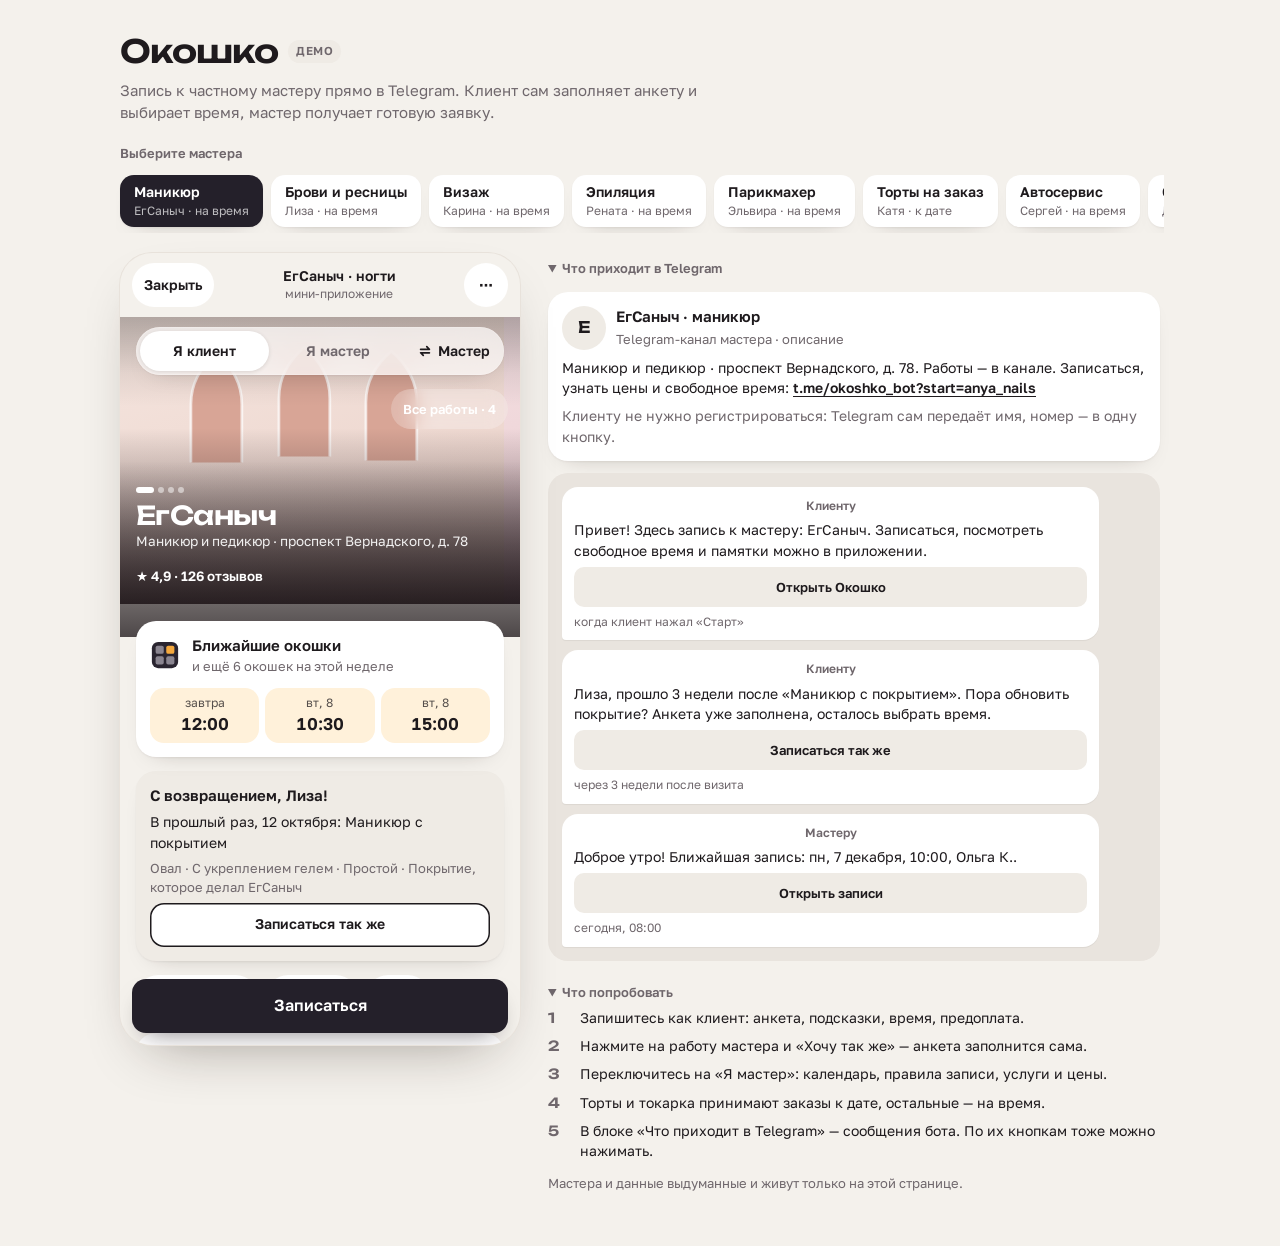
==== commit 8f5ea49b: "Перенос черновика: несколько услуг и профессий, экраны ошибок, «Вернуть», записи мастера, исправлени" ====
--- a/index.html
+++ b/index.html
@@ -354,6 +354,7 @@
 /* ===== всплывающие окна ===== */
 .sheet-back{position:absolute;inset:0;background:rgba(15,10,14,.45);display:flex;align-items:flex-end;z-index:8}
 .sheet{background:var(--bg);width:100%;max-height:86%;overflow-y:auto;border-radius:24px 24px 0 0;padding:10px 16px max(20px,calc(env(safe-area-inset-bottom,0px) + 12px));display:flex;flex-direction:column;gap:14px;animation:up .22s cubic-bezier(.22,1,.36,1);overscroll-behavior:contain}
+.sheet>*,.modal>*{flex-shrink:0}
 .grab{width:40px;height:5px;border-radius:5px;background:var(--line);align-self:center}
 @keyframes up{from{transform:translateY(30px)}}
 .modal-back{position:absolute;inset:0;background:rgba(15,10,14,.5);display:grid;place-items:center;padding:16px;z-index:8}
@@ -465,7 +466,8 @@
 .srow{display:grid;grid-template-columns:30px 52px minmax(0,1fr);align-items:center;gap:6px;padding:8px 0}
 .srow+.srow{box-shadow:inset 0 1px 0 var(--line)}
 .srow .times{display:flex;gap:4px;align-items:center;justify-content:flex-end;font-variant-numeric:tabular-nums}
-.srow input[type=time]{width:auto;flex:1 1 0;max-width:92px;padding:5px 4px}
+.srow input[type=time]{width:auto;flex:1 1 0;min-width:0;max-width:118px;padding:5px 6px}
+input[type=time]{font-variant-numeric:tabular-nums}
 .switch{position:relative;width:48px;height:28px;border-radius:99px;border:0;background:var(--line);padding:0;flex:none}
 .switch::before{content:"";position:absolute;inset:-9px -4px}
 .switch::after{content:"";position:absolute;top:3px;left:3px;width:22px;height:22px;border-radius:50%;background:#fff;box-shadow:0 1px 3px rgba(0,0,0,.2);transition:transform .15s}
@@ -503,7 +505,8 @@
 .t-dark .cal-d{box-shadow:inset 0 0 0 1px var(--line)}
 .cal-d b{font-size:13px;font-weight:600}
 .cal-d i{font-style:normal;font-size:11px;line-height:1;background:var(--action);color:var(--action-ink);border-radius:99px;padding:2px 5px}
-.cal-d.free::after{content:"";position:absolute;top:4px;right:4px;width:6px;height:6px;border-radius:50%;background:var(--light)}
+.cal-d.free::after{content:"";position:absolute;top:7px;right:7px;width:5px;height:5px;border-radius:50%;background:var(--light)}
+.cal-d{padding:6px 0 5px}
 .cal-d.off,.cal-d.past{background:transparent;box-shadow:none;color:var(--muted)}
 .cal-d.past{opacity:.5}
 .cal-d.today b{text-decoration:underline;text-underline-offset:3px}
@@ -518,8 +521,9 @@
 .blk.hold{background:var(--light-soft);color:var(--ink);box-shadow:inset 0 0 0 1.5px var(--light)}
 .blk.closed{background:repeating-linear-gradient(135deg,var(--sunk) 0 6px,var(--line) 6px 8px);color:var(--muted)}
 .blk.gap{background:transparent;box-shadow:inset 0 0 0 1.5px var(--light);color:var(--ink);font-weight:600}
-.ovr{display:flex;gap:6px;align-items:center;flex-wrap:wrap}
-.ovr input{width:92px}
+.ovr{display:grid;grid-template-columns:minmax(0,1fr) auto minmax(0,1fr);gap:6px 8px;align-items:center}
+.ovr>span{grid-column:1/-1}
+.ovr input{width:100%}
 /* тарифы */
 .plan-card{display:flex;align-items:center;gap:12px;width:100%;text-align:left;border:0;background:var(--surface);border-radius:var(--r-card);padding:14px;box-shadow:var(--shadow)}
 .t-dark .plan-card{box-shadow:inset 0 0 0 1px var(--line)}
@@ -574,6 +578,118 @@
   .pdelta{display:none}.st-bars i.now{background:var(--ink)}
   .switch::after,.prog .bar i,.bigwin::before,.bigwin::after,.btn2,.svc2,.optc,.slot,.qbtn,.day,.main-btn{transition:none}
 }
+
+/* ===== правки по проверке 08.11 ===== */
+/* янтарь — только свободное и выбранное время */
+:focus-visible{outline:2px solid var(--ink);outline-offset:2px}
+.hint-btn{background:var(--surface);color:var(--ink);box-shadow:var(--shadow)}
+.t-dark .hint-btn{background:var(--sunk);color:var(--ink);box-shadow:none}
+.rev .st{color:var(--ink)}
+.pill{background:var(--sunk);color:var(--ink)}
+.rec.new{box-shadow:inset 0 0 0 2px var(--ink),var(--shadow)}
+.cmeta .vis.first{background:var(--sunk);color:var(--ink)}
+.ed.fin{box-shadow:inset 0 0 0 2px var(--ink),var(--shadow)}
+.pdelta{background:var(--surface);box-shadow:var(--shadow)}
+.blk.hold{background:var(--sunk);color:var(--ink);box-shadow:inset 0 0 0 1.5px var(--muted)}
+.slot{background:var(--light-soft);box-shadow:none}
+.t-dark .slot{background:var(--light-soft);color:#FFDCA6;box-shadow:none}
+.slot[aria-pressed="true"]{color:var(--light-ink)}
+.drop:focus-within,.addph:focus-within,label.btn2:focus-within{outline-color:var(--ink)}
+/* возврат до оплаты */
+.master>div{display:flex;flex-direction:column;min-width:0}
+.okline{display:flex;gap:12px;align-items:center;background:var(--surface);border-radius:var(--r-ctl);padding:12px 14px;box-shadow:var(--shadow)}
+.t-dark .okline{box-shadow:inset 0 0 0 1px var(--line)}
+.okline>span:last-child{display:flex;flex-direction:column;gap:2px;min-width:0}
+.okline b{font-size:14px}
+/* крестик у шторок */
+.sh-top{position:sticky;top:-10px;margin:-10px -16px 0;padding:10px 12px 0;display:flex;justify-content:center;align-items:center;min-height:30px;background:var(--bg);z-index:2}
+.sh-x{position:absolute;right:12px;top:8px;width:36px;height:36px;border-radius:50%;border:0;background:var(--sunk);display:grid;place-items:center;color:var(--ink)}
+.sh-x::before{content:"";position:absolute;inset:-4px}
+/* кабинет мастера: переключатель ролей уезжает со скроллом, вкладки — нижняя панель */
+.stage.mstr .roles{position:relative;top:auto;left:auto;right:auto;margin:10px 16px 0;flex:none}
+.stage.mstr .screen{--pt:12px}
+.tabbar{position:relative;grid-template-columns:repeat(4,minmax(0,1fr));padding:5px;border-radius:20px;background:var(--glass);-webkit-backdrop-filter:blur(20px) saturate(1.6);backdrop-filter:blur(20px) saturate(1.6);box-shadow:var(--shadow),inset 0 0 0 .5px rgba(255,255,255,.35)}
+.t-dark .tabbar{box-shadow:inset 0 0 0 1px var(--line)}
+.tabbar button{min-height:46px;font-size:14px}
+.dayset{background:var(--surface);border-radius:var(--r-ctl);padding:0 14px;box-shadow:var(--shadow)}
+.t-dark .dayset{box-shadow:inset 0 0 0 1px var(--line)}
+.dayset summary{min-height:46px;display:flex;align-items:center;font-size:14px;font-weight:600;cursor:pointer;list-style:none}
+.dayset summary::-webkit-details-marker{display:none}
+.dayset summary::after{content:"›";margin-left:auto;color:var(--muted);transition:transform .2s}
+.dayset[open] summary::after{transform:rotate(90deg)}
+.dayset .ovr{padding-bottom:12px}
+
+/* несколько услуг за визит */
+.addv{background:var(--surface);border-radius:var(--r-ctl);box-shadow:var(--shadow)}
+.t-dark .addv{box-shadow:inset 0 0 0 1px var(--line)}
+.addv summary{display:flex;align-items:center;gap:10px;min-height:48px;padding:0 14px;font-weight:600;font-size:14px;cursor:pointer;list-style:none}
+.addv summary::-webkit-details-marker{display:none}
+.addv-plus{width:24px;height:24px;border-radius:50%;background:var(--sunk);display:grid;place-items:center;font-weight:700;flex:none}
+.addv[open] .addv-plus{transform:rotate(45deg)}
+.addv-list{display:flex;flex-direction:column;padding:0 6px 6px}
+.addv-row{display:flex;align-items:center;gap:12px;border:0;background:none;text-align:left;padding:10px 8px;border-radius:12px;min-height:48px;width:100%}
+.addv-row b{display:block;font-size:14.5px;font-weight:600}.addv-row small{display:block;font-size:13px;color:var(--muted)}
+.addv-ck{width:22px;height:22px;border-radius:7px;flex:none;box-shadow:inset 0 0 0 2px var(--line);display:grid;place-items:center}
+.addv-row[aria-pressed="true"] .addv-ck{background:var(--ink);box-shadow:none}
+.addv-row[aria-pressed="true"] .addv-ck::after{content:"";width:10px;height:6px;border-left:2px solid var(--surface);border-bottom:2px solid var(--surface);transform:rotate(-45deg) translate(1px,-1px)}
+.svc2.pickable{position:relative;padding-left:46px}
+.svc2.pickable::before{content:"";position:absolute;left:14px;top:16px;width:22px;height:22px;border-radius:7px;box-shadow:inset 0 0 0 2px var(--line)}
+.svc2.pickable[aria-pressed="true"]{box-shadow:inset 0 0 0 2px var(--ink),var(--shadow)}
+.svc2.pickable[aria-pressed="true"]::before{background:var(--ink);box-shadow:none}
+.svc2.pickable[aria-pressed="true"]::after{content:"";position:absolute;left:20px;top:22px;width:10px;height:6px;border-left:2px solid var(--surface);border-bottom:2px solid var(--surface);transform:rotate(-45deg)}
+
+/* правки по проверке 09.11 */
+.t-dark .slot[aria-pressed="true"],.slot[aria-pressed="true"]{background:radial-gradient(120% 120% at 50% 80%,#FFE7B5 0,var(--light-2) 55%,var(--light) 100%);color:var(--light-ink);box-shadow:inset 0 0 0 2px var(--ink),0 8px 20px -10px rgba(245,169,62,.95)}
+.t-dark .slot[aria-pressed="true"]{box-shadow:0 0 0 2px var(--ink),0 8px 20px -10px rgba(245,169,62,.6)}
+.t-dark .qbtn{background:#3A2A14;color:#FFE0AE}
+.master .ava,.chead .ava{display:grid;place-items:center}
+.hrate{min-height:44px}
+.hall{bottom:auto;top:calc(var(--pt,16px) + 6px);min-height:40px}
+.tag,.hint-btn{min-height:44px}
+.tg-bar .ghost{min-height:44px;min-width:44px}
+.svc2 .nm,.svc2 .pr{min-width:0;overflow-wrap:anywhere}
+.legend span:nth-child(4)::before{background:repeating-linear-gradient(135deg,var(--sunk) 0 3px,var(--muted) 3px 4px)}
+.legend span:nth-child(2)::before{background:var(--sunk);box-shadow:inset 0 0 0 1.5px var(--muted)}
+body.tgapp .foot.has-back{grid-template-columns:1fr}
+body.tgapp .foot .back-btn{display:none}
+
+/* ошибки, подтверждения, «Вернуть», записи мастера */
+.toast{display:flex;align-items:center;gap:12px}
+.toast span{flex:1;min-width:0}
+.toast-undo{border:0;background:none;color:var(--light);font-weight:700;font-size:14px;padding:8px 4px;min-height:40px;flex:none}
+.t-dark .toast-undo{color:#B5661A}
+.main-btn.danger{background:var(--danger);color:#fff}
+.errhead{display:flex;align-items:center;gap:12px}
+.err-ico{width:28px;height:28px;border-radius:50%;background:var(--sunk);color:var(--ink);display:grid;place-items:center;font-weight:800;font-size:15px;flex:none}
+.errhead .err-ico{background:var(--danger);color:#fff}
+.demo-links{display:flex;flex-wrap:wrap;gap:4px 10px;align-items:center;font-size:12.5px;color:var(--muted)}
+.demo-links button{border:0;background:none;padding:6px 0;min-height:36px;color:var(--ink);text-decoration:underline;text-underline-offset:3px;font-size:12.5px}
+.warnline{display:flex;gap:10px;align-items:flex-start;background:var(--surface);border-radius:var(--r-ctl);padding:12px 14px;font-size:13px;box-shadow:var(--shadow)}
+.t-dark .warnline{box-shadow:inset 0 0 0 1px var(--line)}
+.decl{display:flex;flex-direction:column;gap:10px;background:var(--surface);border-radius:var(--r-card);padding:14px;box-shadow:inset 0 0 0 2px var(--danger),var(--shadow);position:relative;z-index:3}
+.hero+.decl{margin-top:-30px}
+.decl-h{display:flex;align-items:center;gap:10px}
+.decl-h b{flex:1;font-size:15px}
+.decl-h .err-ico{background:var(--danger);color:#fff}
+.decl .sh-x{position:static;width:32px;height:32px}
+.mtitle{font-size:22px}
+.mweek .mday{width:48px;padding:8px 0}
+.mday.off b{color:var(--muted)}
+.mday-n{font-size:11.5px;font-weight:700;min-height:14px;display:flex;align-items:center;justify-content:center}
+.mday .fdot{width:6px;height:6px;border-radius:50%;background:var(--light);display:block}
+.day[aria-pressed="true"] .mday-n{color:inherit}
+.monthcal{background:var(--surface);border-radius:var(--r-ctl);padding:0 12px;box-shadow:var(--shadow)}
+.t-dark .monthcal{box-shadow:inset 0 0 0 1px var(--line)}
+.monthcal summary{min-height:46px;display:flex;align-items:center;font-size:14px;font-weight:600;cursor:pointer;list-style:none}
+.monthcal summary::-webkit-details-marker{display:none}
+.monthcal summary::after{content:"›";margin-left:auto;color:var(--muted);transition:transform .2s}
+.monthcal[open] summary::after{transform:rotate(90deg)}
+.monthcal[open]{padding-bottom:12px}
+.monthcal .cal{margin-top:8px}
+
+/* услуги по профессиям, товары и сертификаты */
+.sgrp{margin:6px 2px 0;font-size:13px;font-weight:600;color:var(--muted)}
+.chip.static{cursor:default;display:inline-flex;align-items:center}
 </style>
 
 
@@ -1044,12 +1160,18 @@
 const saveNoPops=()=>{try{S.noPops?localStorage.setItem('okoshko-nopops','1'):localStorage.removeItem('okoshko-nopops')}catch(e){}};
 const M=()=>MASTERS[S.cur], St=()=>ST[S.cur];
 const svcOf=id=>M().services.find(s=>s.id===id);
-const sName=b=>svcOf(b.svc)?.name||b.svcName||'Услуга';
+const sName=b=>(b.extra&&b.extra.length?b.svcName:svcOf(b.svc)?.name)||b.svcName||'Услуга';
+// несколько услуг за один визит: основная + S.sel.extra
+const selIds=()=>S.sel&&S.sel.svc?[S.sel.svc,...(S.sel.extra||[])]:[];
+function comboOf(m,ids){const ss=ids.map(id=>m.services.find(x=>x.id===id)).filter(Boolean);if(!ss.length)return null;if(ss.length===1)return ss[0];
+  return{id:ss[0].id,name:ss.map(x=>x.name).join(' + '),qs:[...new Set(ss.flatMap(x=>x.qs))],dur:ss.reduce((a,x)=>a+(x.dur||60),0),price:ss.reduce((a,x)=>a+x.price,0),est:ss.some(x=>x.est),note:'',combo:ss.map(x=>x.id)}}
+const selSvc=()=>comboOf(M(),selIds());
 const visitTs=(m,b)=>parseKey(b.date).getTime()+(m.mode==='slot'?b.start:600)*60e3;
-function resetFlow(){S.slide=0;S.quick=null;S.carryPaid=0;S.reschedOf=null;S.rebookOf=null;S.df=false;if(S.nameBack){S.contact.name=S.nameBack;S.nameBack=null}}
-const blankSel=()=>({svc:null,ans:{},files:{},day:null,start:null});
+function resetFlow(){S.dfPick=[];S.slide=0;S.quick=null;S.carryPaid=0;S.reschedOf=null;S.rebookOf=null;S.df=false;if(S.nameBack){S.contact.name=S.nameBack;S.nameBack=null}}
+const blankSel=()=>({svc:null,extra:[],ans:{},files:{},day:null,start:null});
 S.sel=blankSel();
-function priceOf(m,svc,ans){const s=m.services.find(x=>x.id===svc);if(!s)return 0;let p=s.price;for(const q of s.qs){const Q=m.q[q];if(Q&&Q.add&&ans[q]!=null)p+=Q.add[ans[q]]}return p}
+function priceOf(m,svc,ans,ids){ids=ids||(S.sel&&svc===S.sel.svc&&ans===S.sel.ans?selIds():[svc]);let p=0;const seen=new Set();
+  for(const id of ids){const s=m.services.find(x=>x.id===id);if(!s)continue;p+=s.price;for(const q of s.qs){if(seen.has(q))continue;seen.add(q);const Q=m.q[q];if(Q&&Q.add&&ans[q]!=null)p+=Q.add[ans[q]]}}return p}
 function whenOf(m,b){if(m.mode==='slot')return fmtT(b.start);const w=m.wins[b.start];return /\d:\d/.test(w)?w:m.winLabel.toLowerCase()+': '+w.toLowerCase()}
 const relDay=k=>{const d=Math.round((parseKey(k)-today)/864e5);return d===0?'сегодня':d===1?'завтра':fmtDay(k)};
 const dayWin=(k,n,sel,lab)=>{const d=parseKey(k);return`<button class="day dw" ${n?'':'disabled'} aria-pressed="${k===sel}" data-act="day:${k}" aria-label="${fmtDay(k)}: ${n?lab(n):'всё занято'}"><small>${WD[d.getDay()].toLowerCase()}</small><span class="win ${n?'on':''}" aria-hidden="true"></span><b>${d.getDate()}</b></button>`};
@@ -1064,6 +1186,7 @@
   const pick=w.length===1?[[0,'big']]:w.length===2?[[0,''],[1,'big']]:[[1,''],[0,'big'],[2,'']];
   return`<div class="facade ${w.length===1?'one':''}" aria-label="Работы мастера">${pick.map(([i,c])=>`<button class="fwork ${c}" data-act="work:${i}" aria-label="Работа: ${esc(w[i].t)}">${artHtml(m,w[i],'arch')}</button>`).join('')}</div>${w.length>3?`<button class="back small allworks" data-act="worksheet">Все работы · ${w.length}</button>`:''}`;
 }
+function svcGroups(m){const gs=[];for(const s of m.services){const g=s.grp||'';let e=gs.find(x=>x[0]===g);if(!e)gs.push(e=[g,[]]);e[1].push(s)}return gs.length>1?gs:[['',m.services]]}
 function heroHtml(m){
   const w=m.works,rate=m.rating?`<button class="hrate" data-act="toreviews">★ ${String(m.rating[0]).replace('.',',')} · ${pl(m.rating[1],'отзыв','отзыва','отзывов')}</button>`:'<span class="hrate">Новый мастер</span>';
   const slides=w.length?w.map((x,i)=>`<button class="hslide" data-act="work:${i}" aria-label="Работа: ${esc(x.t)}">${artHtml(m,x,'hero')}</button>`).join('')
@@ -1091,7 +1214,7 @@
 }
 const phoneOk=p=>(p||'').replace(/\D/g,'').length>=11;
 function refundBy(m,day,start){const ts=parseKey(day).getTime()+(m.mode==='slot'?start:600)*60e3-864e5;if(ts<Date.now())return null;const d=new Date(ts);return d.toLocaleDateString('ru-RU',{day:'numeric',month:'long'})+', '+fmtT(d.getHours()*60+d.getMinutes())}
-function ansShort(m,svcId,ans){const s=m.services.find(x=>x.id===svcId);if(!s)return'';return s.qs.filter(q=>m.q[q]&&m.q[q].opts&&ans[q]!=null).map(q=>ansText(m.q[q],ans[q])).join(' · ')}
+function ansShort(m,svcId,ans,ids){const s=comboOf(m,ids||(S.sel&&svcId===S.sel.svc&&ans===S.sel.ans?selIds():[svcId]));if(!s)return'';return s.qs.filter(q=>m.q[q]&&m.q[q].opts&&ans[q]!=null).map(q=>ansText(m.q[q],ans[q])).join(' · ')}
 function rangeOf(m,b){const s=m.services.find(x=>x.id===b.svc);return m.mode==='slot'?fmtT(b.start)+'–'+fmtT(b.start+(b.dur||(s?s.dur:60))):m.wins[b.start]}
 const priceTxt=(s,p)=>p===0?'бесплатно':(s&&s.est?'от ':'')+rub(p);
 const listPrice=(m,s)=>s.price===0?'бесплатно':((s.est||s.qs.some(q=>m.q[q]&&m.q[q].add&&m.q[q].add.some(a=>a>0)))?'от ':'')+rub(s.price);
@@ -1116,7 +1239,7 @@
   MASTERS[id].id=id;
   const m=MASTERS[id];
   const st=ST[id]={sched:m.sched.map(x=>({...x})),lead:m.lead||12,leadDays:m.leadDays||2,cap:m.cap||3,horizon:m.mode==='order'?30:14,
-    confirm:'urgent',urgentH:24,noGaps:true,flow:id==='nails'?'date':'service',deposit:DEP[id]||0,refund:'day',blocks:{},overrides:{},hist:HIST[id]||null,waitlist:(WAIT[id]||[]).map((w,i)=>({...w,id:id+'w'+i})),moved:{},setup:{svc:id!=='custom',hours:id!=='custom',prof:id!=='custom',link:id!=='custom'},daysOff:[],hintsOn:Object.fromEntries(Object.keys(m.hints).map(k=>[k,true])),bookings:[],feed:[],lastNew:null};
+    confirm:'urgent',urgentH:24,noGaps:true,flow:'service',deposit:DEP[id]||0,refund:'day',blocks:{},overrides:{},hist:HIST[id]||null,waitlist:(WAIT[id]||[]).map((w,i)=>({...w,id:id+'w'+i})),moved:{},setup:{svc:id!=='custom',hours:id!=='custom',prof:id!=='custom',link:id!=='custom'},daysOff:[],hintsOn:Object.fromEntries(Object.keys(m.hints).map(k=>[k,true])),bookings:[],feed:[],lastNew:null};
   const work=[];for(let i=m.mode==='order'?m.leadDays:1;work.length<3&&i<40;i++){const d=addDays(today,i);if(st.sched[d.getDay()].on)work.push(keyOf(d))}
   (m.seed||[]).forEach((b,i)=>st.bookings.push({id:id+i,date:work[b.d],start:b.start,svc:b.svc,svcName:(m.services.find(x=>x.id===b.svc)||{}).name,dur:(m.services.find(x=>x.id===b.svc)||{}).dur||60,client:b.client,phone:b.phone,comment:b.comment||'',ans:b.ans,photo:!!b.photo,price:priceOf(m,b.svc,b.ans),status:'ok'}));
   st.clients={};(m.seed||[]).forEach((b,i)=>{const h=[...b.client].reduce((a,c)=>a+c.charCodeAt(0),0),nt=(NOTES[id]||[])[i]||'',n=h%4===0&&!nt?0:2+h%6,pr=priceOf(m,b.svc,b.ans);
@@ -1194,26 +1317,30 @@
   if(!s.qs.length){S.step=S.df?3:2;return}
   S.step=1;const i=s.qs.findIndex(q=>need(M().q[q])&&!answered(M().q[q],S.sel.ans[q]));S.qi=i<0?s.qs.length-1:i;
 }
-function advanceQ(){const s=svcOf(S.sel.svc);if(S.qi<s.qs.length-1)S.qi++;else S.step=S.df?3:2}
+function gotoQs(after){const c=selSvc();if(!c)return;const i=c.qs.findIndex(q=>need(M().q[q])&&!answered(M().q[q],S.sel.ans[q]));
+  if(i>=0){S.step=1;S.qi=i}else if(after!=null)S.step=after}
+function advanceQ(){const s=selSvc();if(S.qi<s.qs.length-1)S.qi++;else S.step=S.df?3:2}
 
 // ===== клиент =====
 function clientScreen(){
   const m=M(),st=St(),sel=S.sel,step=S.step,order=m.mode==='order';
   if(step===0){
     const hasHints=Object.keys(m.hints).some(k=>st.hintsOn[k]);
+    const dc=st.declined;
     return{body:`${heroHtml(m)}
+    ${dc?`<div class="decl"><div class="decl-h"><span class="err-ico" aria-hidden="true">!</span><b>Мастер не сможет ${relDay(dc.date)}${m.mode==='slot'?' в '+fmtT(dc.start):''}</b><button class="sh-x" data-act="decldone" aria-label="Скрыть"><svg viewBox="0 0 14 14" width="12" height="12" aria-hidden="true"><path d="M2 2l10 10M12 2L2 12" stroke="currentColor" stroke-width="2" stroke-linecap="round"/></svg></button></div><span class="small muted">${esc(dc.name)}.${dc.paid?` Предоплата ${rub(dc.paid)} вернётся на карту в течение дня.`:''} Анкету сохранили — осталось выбрать другое время.</span><button class="main-btn" data-act="redecl">Выбрать другое время</button></div>`:''}
     ${litHtml(m,st)}
     ${(()=>{const nb=st.hist&&st.hist.bid&&st.bookings.find(z=>z.id===st.hist.bid&&visitTs(m,z)>Date.now());return nb?`<div class="rev" style="background:var(--accent-soft)"><b style="font-size:15px">${nb.status==='hold'?'Бронь ждёт ответа мастера':order?'Ваш заказ':'Ваша запись'}: ${relDay(nb.date)}, ${whenOf(m,nb)}</b><span>${esc(sName(nb))}${ansShort(m,nb.svc,nb.ans)?' · '+esc(ansShort(m,nb.svc,nb.ans)):''}</span><div class="row-btns"><button class="btn2" data-act="resched:${nb.id}">Перенести</button><button class="btn2" data-act="cancelask:${nb.id}">Отменить</button></div></div>`:''})()}
     ${st.hist&&svcOf(st.hist.svc)&&!(st.hist.bid&&st.bookings.some(z=>z.id===st.hist.bid&&visitTs(m,z)>Date.now()))?`<div class="rev" style="background:var(--accent-soft)"><b style="font-size:15px">С возвращением, ${esc(S.contact.name)}!</b><span>В прошлый раз, ${st.hist.date}: ${esc(svcOf(st.hist.svc).name)}</span>${ansShort(m,st.hist.svc,st.hist.ans)?`<span class="small muted">${esc(ansShort(m,st.hist.svc,st.hist.ans))}</span>`:''}<button class="btn2 acc" data-act="repeat">Записаться так же</button></div>`:''}
     ${m.links.length?`<div class="links">${m.links.map(l=>`<button class="tag" data-act="toast:Откроет: ${esc(l)}">${esc(l)}</button>`).join('')}</div>`:''}
     ${hasHints?`<button class="memo" data-act="memos"><span class="q">?</span><span><b>Не знаете, что выбрать?</b><br><span class="small muted">${esc(m.memo)}</span></span></button>`:''}
     <h3 id="svc-list">${order?'Что можно заказать':'Услуги'}</h3>
-    <div class="list svcs">${m.services.map(s=>{const n=nearest(s),wk=m.works.find(w=>w.svc===s.id);return`<button class="svc2" data-act="svc:${s.id}"><span class="sth" aria-hidden="true">${wk?artHtml(m,wk):`<span class="sth-ph">${esc(s.name.slice(0,1))}</span>`}</span><span class="nm">${esc(s.name)}</span><span class="pr">${listPrice(m,s)}</span>
-      <span class="meta">${s.dur&&!order?`<span>${durTxt(s.dur)}</span>`:''}${s.note?`<span>${esc(s.note)}</span>`:''}<span class="${n?'nchip':'nnone'}">${n?'Ближайшее: '+n:'Свободного времени пока нет'}</span></span></button>`}).join('')}</div>
+    ${svcGroups(m).map(([g,list])=>`${g?`<p class="sgrp">${esc(g)}</p>`:''}<div class="list svcs">${list.map(s=>{const n=nearest(s),wk=m.works.find(w=>w.svc===s.id);return`<button class="svc2" data-act="svc:${s.id}"><span class="sth" aria-hidden="true">${wk?artHtml(m,wk):`<span class="sth-ph">${esc(s.name.slice(0,1))}</span>`}</span><span class="nm">${esc(s.name)}</span><span class="pr">${listPrice(m,s)}</span>
+      <span class="meta">${s.dur&&!order?`<span>${durTxt(s.dur)}</span>`:''}${s.note?`<span>${esc(s.note)}</span>`:''}<span class="${n?'nchip':'nnone'}">${n?'Ближайшее: '+n:'Свободного времени пока нет'}</span></span></button>`}).join('')}</div>`).join('')}
     ${m.reviews.length?`<h3 id="reviews">Отзывы</h3><div class="list">${m.reviews.map(([n,t])=>`<div class="rev"><span class="st">★★★★★</span><span>${esc(t)}</span><b>${esc(n)}</b></div>`).join('')}</div>`:''}${m.plan==='pro'?'':'<p class="made">Запись через Окошко</p>'}`,foot:`<button class="main-btn" data-act="gobook">${order?'Оформить заказ':st.flow==='date'?'Выбрать дату и время':'Записаться'}</button>`};
   }
   if(step===10||step===11)return dfScreen();
-  const s=svcOf(sel.svc)||{qs:[],price:0,name:''},total=s.qs.length+2,price=priceTxt(s,priceOf(m,s.id,sel.ans));
+  const s=selSvc()||{qs:[],price:0,name:''},total=s.qs.length+2,price=priceTxt(s,priceOf(m,s.id,sel.ans));
   if(step===1){
     const q=s.qs[S.qi],Q=m.q[q];
     const done=s.qs.slice(0,S.qi).filter(k=>!m.q[k].photo&&answered(m.q[k],sel.ans[k])).map(k=>ansText(m.q[k],sel.ans[k]));
@@ -1250,9 +1377,12 @@
     const rules=[order?`Заказы принимаются минимум за ${pl(st.leadDays,'день','дня','дней')} и не больше ${st.cap} в день.`:`Записаться можно минимум за ${leadTxt}.`,
       `Расписание открыто на ${horTxt} вперёд.`,!order&&st.noGaps?'Показано время вплотную к другим записям, так мастеру удобнее.':'',
       st.confirm==='manual'?(order?'Мастер подтверждает каждый заказ сам, до этого дата за вами.':'Мастер подтверждает каждую запись сам, до этого время за вами забронировано.'):st.confirm==='urgent'&&!(order&&st.leadDays*24>=st.urgentH)?`Если до ${order?'получения':'визита'} меньше ${st.urgentH} ч, мастер подтвердит ${order?'заказ':'запись'} сам.`:''].filter(Boolean).join(' ');
-    const body=prog(s.qs.length+1,total,`Шаг ${s.qs.length+1} из ${total} · ${order?'дата':'время'}`)+`<div class="qhead"><h2>${order?'К какому дню?':'Когда удобно?'}</h2>${memoIcons()}</div>
+    const others=m.services.filter(x=>x.id!==sel.svc);
+    const addBlock=others.length?`<details class="addv" ${(sel.extra||[]).length?'open':''}><summary><span class="addv-plus" aria-hidden="true">+</span>${(sel.extra||[]).length?`К визиту добавлено: ${pl(sel.extra.length,'услуга','услуги','услуг')}`:'Добавить ещё услугу к этому визиту'}</summary><div class="addv-list">${others.map(x=>{const on=(sel.extra||[]).includes(x.id);return`<button class="addv-row" aria-pressed="${on}" data-act="extra:${x.id}"><span class="addv-ck" aria-hidden="true"></span><span><b>${esc(x.name)}</b><small>${order?'':durTxt(x.dur)+' · '}${listPrice(m,x)}</small></span></button>`}).join('')}</div></details>`:'';
+    const body=prog(s.qs.length+1,total,`Шаг ${s.qs.length+1} из ${total} · ${order?'дата':'время'}`)+`<div class="qhead"><h2>${order?'К какому дню?':'Когда удобно?'}</h2>${memoIcons()}</div>${addBlock}
       <div class="days">${days.map(([k,n])=>dayWin(k,n,sel.day,order?lPlace:lWin)).join('')}</div>
       ${sel.day?pickHtml:'<p class="muted">Свободных дат пока нет.</p>'}
+      ${sel.start!=null&&depOf(priceOf(m,s.id,sel.ans))&&st.refund==='day'&&!refundBy(m,sel.day,sel.start)?`<div class="warnline"><span class="err-ico" aria-hidden="true">!</span><span>До ${order?'получения':'визита'} меньше суток: если отмените, предоплату ${rub(depOf(priceOf(m,s.id,sel.ans)))} не вернём. Если мастер откажет — вернём.</span></div>`:''}
       <button class="btn2" data-act="wl">${order?'Нет подходящей даты':'Нет подходящего времени'}? Встать в лист ожидания</button>
       <div class="note">${rules}</div>
       <div class="total"><span>${esc(s.name)}</span><span>${price}</span></div>`;
@@ -1261,7 +1391,7 @@
   if(step===3){
     const c=S.contact,hold=needsConfirm(sel.day,sel.start),dep=S.carryPaid?0:depOf(priceOf(m,s.id,sel.ans)),ok=c.name.trim()&&phoneOk(c.phone);
     const rb=refundBy(m,sel.day,sel.start),opts=ansShort(m,s.id,sel.ans),what=order?'заказ':'запись';
-    const refundTxt=dep?(st.refund!=='day'?'При отмене предоплата не возвращается.':rb?`Вернём ${rub(dep)}, если отмените до ${rb}.`:`До ${order?'получения':'визита'} меньше суток, поэтому предоплата не вернётся при отмене.`):'';
+    const refundTxt=dep?((hold?`Если мастер не подтвердит, ${rub(dep)} вернутся сами. `:'')+(st.refund!=='day'?'Если отмените вы, предоплата не вернётся.':rb?`Передумаете — вернём, если отмените до ${rb}.`:`Если отмените вы, предоплата не вернётся: до ${order?'получения':'визита'} меньше суток.`)):'';
     const body=prog(1,1,S.df?'Шаг 4 из 4 · контакты':'Последний шаг · контакты')+`<h2>Как с вами связаться</h2>
       <div class="field"><label for="c-name">Имя</label><input id="c-name" autocomplete="name" value="${esc(c.name)}"></div>
       ${phoneOk(c.phone)?`<div class="field"><label for="c-phone">Телефон</label><input id="c-phone" inputmode="tel" autocomplete="tel" value="${esc(c.phone)}"></div>`
@@ -1269,10 +1399,11 @@
       <div class="field"><label for="c-phone">или введите вручную</label><input id="c-phone" inputmode="tel" autocomplete="tel" placeholder="+7 900 000-00-00" value="${esc(c.phone)}" aria-describedby="c-phone-err"><span class="ferr" id="c-phone-err" ${c.phone&&!phoneOk(c.phone)?'':'hidden'}>Проверьте номер: нужно 11 цифр, чтобы мастер смог позвонить</span></div>`}
       <div class="field"><label for="c-comment">Комментарий мастеру</label><textarea id="c-comment" rows="2" placeholder="Всё, что не вошло в анкету">${esc(c.comment)}</textarea></div>
       <div class="sum"><div class="kv"><span>Когда</span><span>${fmtDay(sel.day)}, ${whenOf(m,sel)}</span></div><div class="kv"><span>${order?'Заказ':'Услуга'}</span><span>${esc(s.name)}</span></div>${opts?`<div class="kv"><span>Выбор</span><span>${esc(opts)}</span></div>`:''}<div class="kv"><span>Итого</span><span>${price}</span></div>${dep?`<div class="kv"><span>Предоплата сейчас</span><span>${rub(dep)}</span></div>`:''}</div>
+      ${dep&&refundTxt?`<div class="note">${refundTxt}</div>`:''}
       ${S.carryPaid?`<div class="note">Предоплата <b>${rub(S.carryPaid)}</b> уже внесена и переносится на новое время.</div>`:''}
       <div class="note">${hold?`Это бронь: мастер подтвердит её сам, ответ придёт в Telegram. ${order?'Дата':'Время'} пока за вами.`:dep?`${order?'Заказ':'Запись'} подтвердится сразу после предоплаты.`:`${order?'Заказ':'Запись'} подтвердится сразу.`} Анкету мастер увидит целиком.</div>`;
-    const label=!c.name.trim()?'Укажите имя':!phoneOk(c.phone)?'Укажите телефон':dep?'Оплатить '+rub(dep)+(hold?' и отправить бронь':order?' и оформить заказ':' и записаться'):hold?'Отправить бронь':order?'Оформить заказ':'Записаться';
-    return{body,foot:`${dep&&refundTxt?`<p class="foot-note">${refundTxt}</p>`:''}<button class="main-btn" data-act="${dep?'paysheet':'book'}" id="book" ${ok?'':'disabled'}>${label}</button>`};
+    const label=!c.name.trim()?'Укажите имя':!phoneOk(c.phone)?'Укажите телефон':dep?'Оплатить '+rub(dep)+(hold?' и отправить бронь':''):hold?'Отправить бронь':order?'Оформить заказ':'Записаться';
+    return{body,foot:`<button class="main-btn" data-act="${dep?'paysheet':'book'}" id="book" ${ok?'':'disabled'}>${label}</button>`};
   }
   const b=st.bookings.find(x=>x.id===st.lastNew);if(!b){S.step=0;return clientScreen()}
   const bs=svcOf(b.svc)||{name:b.svcName,est:false},hold=b.status==='hold';
@@ -1291,22 +1422,22 @@
 function memoIcons(){const m=M(),p=popStage();return`<div class="mini">${hasMemos()?`<button class="hint-btn" data-pop="memo" data-act="memos"><span class="cw ${p>=1?'on':''}" aria-hidden="true"></span>Памятка</button>`:''}${m.works.length?`<button class="hint-btn" data-pop="works" data-act="worksheet"><span class="cw ${p>=2?'on':''}" aria-hidden="true"></span>Работы мастера</button>`:''}</div>`}
 // всплывашки на экране выбора времени: сначала памятка, потом работы; «Спасибо, понятно» — карточка улетает в кнопку сверху
 function popStage(){
-  const m=M(),st=St();if(st.memoSeen||S.noPops)return 2;
+  const m=M(),st=St();return 2;
   let p=st.pop||0;if(p===0&&!hasMemos())p=1;if(p===1&&!m.works.length)p=2;return p;
 }
 function memoModal(){
   const m=M(),st=St();
-  const order=m.mode==='order',hasQ=(svcOf(S.sel.svc)?.qs||[]).length>0;
+  const order=m.mode==='order',hasQ=(selSvc()?.qs||[]).length>0;
   const at=order?((S.step===1&&S.qi===0)||(S.step===2&&!hasQ)):(S.step===2||S.step===10);
   if(S.role!=='client'||!at||S.sheet)return'';
   const p=popStage();if(p>=2)return'';
   if(p===0){
-    const used=[...new Set((svcOf(S.sel.svc)?.qs||m.services.flatMap(x=>x.qs)).map(q=>m.q[q]&&m.q[q].hint).filter(Boolean).concat(m.after?[m.after]:[]))].filter(k=>m.hints[k]&&st.hintsOn[k]);
+    const used=[...new Set((selSvc()?.qs||m.services.flatMap(x=>x.qs)).map(q=>m.q[q]&&m.q[q].hint).filter(Boolean).concat(m.after?[m.after]:[]))].filter(k=>m.hints[k]&&st.hintsOn[k]);
     const slides=(used.length?used:Object.keys(m.hints).filter(k=>st.hintsOn[k])).slice(0,4).map(k=>[k,m.hints[k]]);
     const i=Math.min(S.slide||0,slides.length-1),[key,h]=slides[i],last=i===slides.length-1;
     const shapes=h.items.filter(it=>it.svg).slice(0,4);
     const rows=shapes.length?[]:h.items.slice(0,3);
-    const qs=svcOf(S.sel.svc)?.qs||[];
+    const qs=selSvc()?.qs||[];
     return`<div class="modal-back"><div class="modal pop story" role="dialog" aria-modal="true" aria-label="Памятка мастера: ${esc(h.name)}" tabindex="-1">
       <div class="st-bars" aria-hidden="true">${slides.map((_,j)=>`<i class="${j<i?'done':j===i?'now':''}"></i>`).join('')}</div>
       <div class="st-slide" data-k="${i}">
@@ -1372,12 +1503,15 @@
       foot:`${sel.start!=null?`<p class="foot-note fsum"><span>${fmtDay(sel.day)}, ${fmtT(sel.start)}</span></p>`:''}<button class="main-btn" data-act="dfnext" ${sel.start!=null?'':'disabled'}>${sel.start!=null?'Выбрать процедуру':'Выберите время'}</button>`};
   }
   return{body:prog(2,4,'Шаг 2 из 4 · процедура')+`<h2>${fmtDay(sel.day)}, ${fmtT(sel.start)}</h2><p class="small muted" style="margin:0">Что делаем?</p>
-    <div class="list">${m.services.map(s=>{const fits=slotsFor(sel.day,s.dur).includes(sel.start);return`<button class="svc2" ${fits?`data-act="dfsvc:${s.id}"`:'disabled style="opacity:.5;cursor:not-allowed"'}><span class="nm">${esc(s.name)}</span><span class="pr">${listPrice(m,s)}</span><span class="meta"><span>${durTxt(s.dur)}</span><span>${fits?esc(s.note||''):'Не помещается в это окно'}</span></span></button>`}).join('')}</div>`,foot:''};
+    <p class="small muted" style="margin:0">Можно выбрать несколько — сделаем за один визит.</p>
+    <div class="list">${m.services.map(s=>{const pk=S.dfPick||[],on=pk.includes(s.id),dur=pk.filter(x=>x!==s.id).reduce((a,id)=>a+(svcOf(id)?.dur||60),0)+s.dur,fits=on||slotsFor(sel.day,dur).includes(sel.start);
+      return`<button class="svc2 pickable" aria-pressed="${on}" ${fits?`data-act="dfpick:${s.id}"`:'disabled style="opacity:.5;cursor:not-allowed"'}><span class="nm">${esc(s.name)}</span><span class="pr">${listPrice(m,s)}</span><span class="meta"><span>${durTxt(s.dur)}</span><span>${fits?esc(s.note||''):'Вместе с выбранным не помещается в это окно'}</span></span></button>`}).join('')}</div>`,
+    foot:(()=>{const pk=S.dfPick||[];if(!pk.length)return`<button class="main-btn" disabled>Выберите процедуру</button>`;const c=comboOf(m,pk);return`<p class="foot-note fsum"><span>${esc(c.name)} · ${durTxt(c.dur)}</span><b>${listPrice(m,c)}</b></p><button class="main-btn" data-act="dfgo">Дальше</button>`})()};
 }
 
 // ===== мастер =====
 function recCard(m,b){
-  const s=svcOf(b.svc)||{name:b.svcName||'Услуга',est:false},hold=b.status==='hold';
+  const s0=svcOf(b.svc)||{name:b.svcName||'Услуга',est:false},s={...s0,name:sName(b)},hold=b.status==='hold';
   return`<div class="rec ${b.isNew||hold?'new':''}"><div class="rec-top"><b>${hold?fmtDay(b.date)+', ':''}${rangeOf(m,b)}</b>${hold?'<span class="pill">бронь</span>':b.isNew?'<span class="pill">новая</span>':''}</div>
     <div><button class="cname" data-act="client:${b.id}" aria-label="Карточка клиента: ${esc(b.client)}">${esc(b.client)}</button> · ${esc(s.name)} · ${priceTxt(s,b.price)}</div>${(()=>{const c=cli(St(),b.client);return`<div class="cmeta"><span class="vis ${c.past?'':'first'}">${c.past?(c.past+1)+'-й визит':'Новый клиент'}</span>${c.note?`<span class="cnote">${esc(c.note)}</span>`:''}</div>`})()}<div class="answers">${answersHtml(m,b)}${b.comment?`<span>Комментарий: <b>${esc(b.comment)}</b></span>`:''}${b.paid?`<span>Предоплата: <b>${rub(b.paid)} получена</b></span>`:''}</div>
     <div class="small muted">${esc(b.phone||'телефон не указан')}</div>
@@ -1411,8 +1545,8 @@
     if(to-cur>=30)tl+=gapBtn(k,cur,to,from,px);
     (st.blocks[k]||[]).forEach((x,i)=>{tl+=`<button class="blk closed" style="${pos(x[0],x[1])}" data-act="unblock:${k}:${i}">Закрыто ${fmtT(x[0])}–${fmtT(x[1])} · открыть</button>`});
     for(const b of dayB){const dur=b.dur||svcOf(b.svc)?.dur||60;tl+=`<div class="blk ${b.status==='hold'?'hold':'bk'}" style="${pos(b.start,b.start+dur)}"><b>${fmtT(b.start)}</b> ${esc(b.client)} · ${esc(sName(b))}</div>`}
-    day+=`<div class="ovr small muted">Часы в этот день: <input type="time" step="1800" id="ov-from" value="${hrs.from}" aria-label="Начало дня"> – <input type="time" step="1800" id="ov-to" value="${hrs.to}" aria-label="Конец дня"></div>
-      <div class="legend"><span style="--c:var(--accent)">запись</span><span style="--c:var(--accent-soft)">бронь, ждёт ответа</span><span style="--c:var(--ok)">свободно, нажмите, чтобы закрыть</span><span style="--c:var(--line)">закрыто</span></div>
+    day+=`<details class="dayset"><summary>Часы работы: ${hrs.from}–${hrs.to} · изменить</summary><div class="ovr small muted"><span>Часы работы в этот день</span><input type="time" step="1800" id="ov-from" value="${hrs.from}" aria-label="Начало дня"> – <input type="time" step="1800" id="ov-to" value="${hrs.to}" aria-label="Конец дня"></div></details>
+      <div class="legend"><span style="--c:var(--action)">запись</span><span style="--c:var(--sunk);box-shadow:none">бронь, ждёт ответа</span><span style="--c:var(--light)">свободно, нажмите, чтобы закрыть</span><span style="--c:var(--line)">закрыто</span></div>
       <div class="tl" style="height:${(to-from)/30*px}px">${tl}</div>`;
   }
   const steps=[['svc','Услуги и цены','mtab:svc'],['hours','Рабочие часы и правила брони','mtab:sched'],['prof','Фото, имя и описание','mtab:prof'],['link','Ссылка на запись в шапку канала','copylink']];
@@ -1424,9 +1558,12 @@
     ${steps.map(([k,t,a])=>`<button class="opt" style="border:0;background:none;padding:6px 0;text-align:left;width:100%" data-act="${a}"><span>${st.setup[k]?'<span style="color:var(--ok)">✓</span>':'○'} ${t}</span><span class="muted">›</span></button>`).join('')}</div>`:'';
   const wl=st.waitlist.length?`<h3>Лист ожидания</h3>${st.waitlist.map(w=>`<div class="rec"><div><b>${esc(w.client)}</b> · ${esc(svcOf(w.svc)?.name||'любая услуга')}</div><span class="small muted">Удобно: ${esc(w.pref)}</span><div class="row-btns"><button class="btn2 acc" data-act="wloffer:${w.id}">Предложить время</button><button class="btn2" data-act="wldel:${w.id}">Убрать</button></div></div>`).join('')}`:'';
   if(hrs&&!dayB.length)day+=st.bookings.length?'<p class="muted small" style="margin:0">Записей на этот день пока нет.</p>':`<p class="muted small" style="margin:0">Записей пока нет. Отправьте ссылку ${linkOf(S.cur)} паре постоянных клиентов: первая запись появится здесь.</p>`;
-  return{body:tabs+fin+setup+(holds.length?`<h3>Ждут вашего ответа</h3>${holds.map(b=>recCard(m,b)).join('')}`:'')+wl
-    +`<div class="cal-h"><button data-act="calm:-1" aria-label="Прошлый месяц">‹</button><b>${mo.toLocaleDateString('ru-RU',{month:'long',year:'numeric'}).replace(' г.','')}</b><button data-act="calm:1" aria-label="Следующий месяц">›</button></div><div class="cal">${cells}</div>`
-    +day+dayB.filter(b=>b.status!=='hold').map(b=>recCard(m,b)).join(''),foot:''};
+  const wk=[];for(let i=0;i<14;i++){const dk=keyOf(addDays(today,i)),dd=parseKey(dk),cnt=st.bookings.filter(b=>b.date===dk).length,op=!!dayHours(dk),fr=op&&(order?orderLeft(dk):slotsFor(dk,minDur).length)>0;
+    wk.push(`<button class="day mday ${op?'':'off'}" aria-pressed="${dk===S.calDay}" data-act="calday:${dk}" aria-label="${fmtDay(dk)}: ${cnt?pl(cnt,'запись','записи','записей'):op?'записей нет':'выходной'}"><small>${i===0?'сег':WD[dd.getDay()].toLowerCase()}</small><b>${dd.getDate()}</b><span class="mday-n">${cnt?cnt:op?(fr?'<i class="fdot"></i>':''):'вых'}</span></button>`)}
+  return{body:tabs+fin+setup+`<h2 class="mtitle">Записи</h2>`+(holds.length?`<h3>Ждут вашего ответа · ${holds.length}</h3>${holds.map(b=>recCard(m,b)).join('')}`:'')
+    +`<div class="days mweek">${wk.join('')}</div>`
+    +`<details class="monthcal"><summary>Весь месяц</summary><div class="cal-h"><button data-act="calm:-1" aria-label="Прошлый месяц">‹</button><b>${mo.toLocaleDateString('ru-RU',{month:'long',year:'numeric'}).replace(' г.','')}</b><button data-act="calm:1" aria-label="Следующий месяц">›</button></div><div class="cal">${cells}</div></details>`
+    +day+dayB.filter(b=>b.status!=='hold').map(b=>recCard(m,b)).join('')+wl,foot:''};
 }
 function pickScreen(){
   if(S.mview==='mode')return{body:`<h2>Как к вам записываются?</h2><p class="muted small">Потом можно поменять.</p><div class="opts">
@@ -1450,6 +1587,12 @@
   return`Пример: клиент пишет в 3 ночи и хочет прийти в 10 утра. С этими настройками ${hold?'придёт бронь без звука, а вы утром подтвердите или откажете':'он запишется сразу'}${st.deposit?', предоплату клиент внесёт при записи':''}.`;
 }
 function masterScreen(){
+  const r=masterScreen0();if(S.mview)return r;
+  const t=r.body.match(/^<div class="tabs">[\s\S]*?<\/div>/);
+  if(t){r.body=r.body.slice(t[0].length);r.foot=(r.foot||'')+t[0].replace('class="tabs"','class="tabs tabbar"')}
+  return r;
+}
+function masterScreen0(){
   if(S.mview)return pickScreen();
   const m=M(),st=St(),order=m.mode==='order';
   const tabs=`<div class="tabs">${[['rec','Записи'],['sched','Правила'],['svc','Услуги'],['prof','Профиль']].map(([k,t])=>`<button aria-pressed="${S.mtab===k}" data-act="mtab:${k}">${t}</button>`).join('')}</div>`;
@@ -1502,20 +1645,20 @@
     <label>О себе<textarea id="pf-about" rows="2">${esc(m.about)}</textarea></label>
     <label>Адрес или формат<textarea id="pf-addr" rows="2">${esc(m.addr)}</textarea></label>
     <label>Тема<select id="pf-dark"><option value="" ${m.dark?'':'selected'}>Светлая</option><option value="1" ${m.dark?'selected':''}>Тёмная</option></select></label>
-    <label>Обложка<select id="pf-cover">${COVERS.map(([v,t])=>`<option value="${v}" ${!m.coverImg&&coverOf(m)===v?'selected':''}>${t}</option>`).join('')}${m.coverImg?'<option selected>Своё фото</option>':''}</select></label>
     <label class="btn2 acc" style="cursor:pointer;align-self:flex-start;flex-direction:row">Загрузить фото на обложку<input type="file" accept="image/*" id="cover-in" style="position:absolute;opacity:0;width:1px;height:1px"></label>
-    <h3>Цвет оформления</h3><div class="swatches">${PALETTE.map(c=>`<button class="sw" style="background:${c}" aria-label="Цвет: ${PALETTE_N[PALETTE.indexOf(c)]||c}" aria-pressed="${c===m.color}" data-act="color:${c}"></button>`).join('')}</div>
     <h3>Работы</h3><p class="small muted" style="margin:0">Клиент видит их на главной и может записаться «так же».</p>
     <div class="wgrid">${m.works.map((w,i)=>`<div class="wcell">${artHtml(m,w)}<button aria-label="Убрать работу" data-act="wdel:${i}">✕</button></div>`).join('')}<label class="addph">+ Фото<br>работы<input type="file" accept="image/*" multiple id="work-add"></label></div>
     <h3>Памятки для клиентов</h3>
     <div class="list">${Object.entries(m.hints).map(([k,h])=>`<div class="opt"><div><b>${esc(h.name)}</b><br><button class="back small" data-act="hint:${k}">Посмотреть</button></div><button class="switch" aria-label="Показывать: ${esc(h.name)}" aria-pressed="${st.hintsOn[k]}" data-act="hon:${k}"></button></div>`).join('')||'<span class="small muted">Памятки появятся, когда вы добавите подсказки к вопросам.</span>'}</div>
+    <h3>Профессии</h3><div class="chips">${(m.profs||[m.fromTpl||m.id]).map(id=>`<span class="chip static">${esc((MASTERS[id]||m).tab)}</span>`).join('')}</div>
+    <button class="btn2 acc" data-act="addprofsheet">+ Добавить ещё профессию</button>
     <button class="btn2" data-act="pickprof">Сменить профессию</button></div>`,foot:''};
 }
 
 function sheetHtml(){
   if(!S.sheet)return'';
   const m=M(),st=St();
-  const wrap=inner=>`<div class="sheet-back" data-act="close"><div class="sheet" data-stop role="dialog" aria-modal="true" tabindex="-1"><div class="grab"></div>${inner}</div></div>`;
+  const wrap=inner=>`<div class="sheet-back" data-act="close"><div class="sheet" data-stop role="dialog" aria-modal="true" tabindex="-1"><div class="sh-top"><div class="grab"></div><button class="sh-x" data-act="close" aria-label="Закрыть"><svg viewBox="0 0 14 14" width="14" height="14" aria-hidden="true"><path d="M2 2l10 10M12 2L2 12" stroke="currentColor" stroke-width="2" stroke-linecap="round"/></svg></button></div>${inner}</div></div>`;
   if(S.sheet.startsWith('cancelask-')){const b=st.bookings.find(z=>z.id===S.sheet.slice(10));if(!b)return'';
     const back=b.paid&&st.refund==='day'&&visitTs(m,b)-Date.now()>864e5,ord=m.mode==='order';
     return wrap(`<h2>Отменить ${ord?'заказ':'запись'}?</h2><div class="sum"><div class="kv"><span>Когда</span><span>${fmtDay(b.date)}, ${whenOf(m,b)}</span></div><div class="kv"><span>${ord?'Заказ':'Услуга'}</span><span>${esc(sName(b))}</span></div></div>
@@ -1532,7 +1675,7 @@
   if(S.sheet==='masters'){const ids=[...ORDER,...(MASTERS.custom?['custom']:[])];
     return wrap(`<h2>Мастера в демо</h2><p class="small muted" style="margin:0">В настоящем приложении у каждого мастера своя ссылка. Здесь можно посмотреть, как Окошко выглядит у разных профессий.</p>
       <div class="mlist">${ids.map(id=>{const x=MASTERS[id];return`<button class="mrow" data-act="master:${id}" aria-current="${id===S.cur}"><span class="mava">${esc((x.name||'?').slice(0,1))}</span><span><b>${esc(x.tab)}</b><small>${esc(x.name)} · ${x.mode==='slot'?'запись на время':'заказ к дате'}</small></span></button>`}).join('')}</div>`)}
-  if(S.sheet==='memos')return wrap(`<h2>Памятки мастера</h2><div class="opt"><div><b>Всплывающие подсказки</b><br><span class="small muted">Показывать перед выбором времени</span></div><button class="switch" aria-label="Всплывающие подсказки перед записью" aria-pressed="${!S.noPops}" data-act="togglepops"></button></div><div class="list">${Object.entries(m.hints).filter(([k])=>st.hintsOn[k]).map(([k,h])=>`<button class="svc" data-act="hint:${k}"><span class="nm">${esc(h.name)}</span><span class="muted">›</span></button>`).join('')}</div>`);
+  if(S.sheet==='memos')return wrap(`<h2>Памятки мастера</h2><div class="list">${Object.entries(m.hints).filter(([k])=>st.hintsOn[k]).map(([k,h])=>`<button class="svc" data-act="hint:${k}"><span class="nm">${esc(h.name)}</span><span class="muted">›</span></button>`).join('')}</div>`);
   if(S.sheet.startsWith('work-')){const w=m.works[+S.sheet.slice(5)];const s=w.svc&&svcOf(w.svc);
     return wrap(`${artHtml(m,w,'lg')}<h2>${esc(w.t)}</h2>${s?`<div class="answers">${answersHtml(m,{svc:w.svc,ans:w.ans})}</div><div class="total"><span>${esc(s.name)}</span><span>${priceTxt(s,priceOf(m,s.id,w.ans))}</span></div><button class="main-btn" data-act="likework:${S.sheet.slice(5)}">Хочу так же</button><p class="small muted" style="margin:0">Анкета заполнится сама, останется выбрать время.</p>`:'<button class="main-btn" data-act="close">Закрыть</button>'}`);}
   if(S.sheet==='plans'){const pro=m.plan==='pro',li=a=>a.map(([t,ok])=>`<li class="${ok?'':'no'}"><span aria-hidden="true">${ok?'✓':'—'}</span>${t}</li>`).join('');
@@ -1558,19 +1701,33 @@
       <h3>Какие дни</h3><div class="chips">${WLD.map((o,i)=>`<button class="chip" aria-pressed="${w.d===i}" data-act="wld:${i}">${o}</button>`).join('')}</div>
       <h3>Какое время</h3><div class="chips">${WLT.map((o,i)=>`<button class="chip" aria-pressed="${w.t===i}" data-act="wlt:${i}">${o}</button>`).join('')}</div>
       <button class="main-btn" data-act="wlgo">Встать в лист ожидания</button>`)}
-  if(S.sheet==='pay'){const s=svcOf(S.sel.svc),p=priceOf(m,s.id,S.sel.ans),dep=depOf(p),rb=refundBy(m,S.sel.day,S.sel.start),opts=ansShort(m,s.id,S.sel.ans),order=m.mode==='order';
+  if(S.sheet==='pay'){const s=selSvc(),p=priceOf(m,s.id,S.sel.ans),dep=depOf(p),rb=refundBy(m,S.sel.day,S.sel.start),opts=ansShort(m,s.id,S.sel.ans),order=m.mode==='order';
     return wrap(`<div class="master"><div class="ava" style="width:44px;height:44px;font-size:16px;overflow:hidden">${m.avatar?`<img src="${m.avatar}" alt="">`:m.ini}</div><div><b style="font-size:15px">${esc(m.name)}</b><span class="small muted">${fmtDay(S.sel.day)}, ${whenOf(m,S.sel)}</span></div></div>
       <h2>Предоплата ${rub(dep)}</h2><div class="sum"><div class="kv"><span>${esc(s.name)}</span><span>${priceTxt(s,p)}</span></div>${opts?`<div class="kv"><span>Выбор</span><span>${esc(opts)}</span></div>`:''}<div class="kv"><span>Сейчас</span><span>${rub(dep)}</span></div><div class="kv"><span>${order?'При получении':'На месте'}</span><span>${rub(Math.max(0,p-dep))}</span></div></div>
-      <p class="small" style="margin:0">${St().refund!=='day'?'При отмене предоплата не возвращается.':rb?`Передумаете — вернём ${rub(dep)}, если отмените до ${rb}.`:`До ${order?'получения':'визита'} меньше суток: при отмене предоплата не вернётся.`}</p>
+      ${needsConfirm(S.sel.day,S.sel.start)?`<div class="okline"><span class="win on" aria-hidden="true"></span><span><b>Если мастер не подтвердит — ${rub(dep)} вернутся сами</b><span class="small muted">Деньги придут обратно на карту, ничего делать не нужно.</span></span></div>`:''}
+      <p class="small" style="margin:0">${St().refund!=='day'?'Если отмените вы, предоплата не вернётся.':rb?`Передумаете — вернём ${rub(dep)}, если отмените до ${rb}.`:`Если отмените вы, предоплата не вернётся: до ${order?'получения':'визита'} меньше суток.`}</p>
       <button class="main-btn" data-act="paid">Оплатить через СБП</button><button class="btn2" data-act="paid">Оплатить картой</button><button class="btn2" data-act="close">Не сейчас</button>
-      <p class="small muted" style="margin:0">Демо: деньги не списываются. В рабочей версии здесь откроется окно ЮKassa, и деньги сразу уйдут мастеру за вычетом комиссии сервиса.</p>`)}
+      <p class="small muted" style="margin:0">Демо: деньги не списываются. В рабочей версии здесь откроется окно ЮKassa, и деньги сразу уйдут мастеру за вычетом комиссии сервиса.</p>
+      <div class="demo-links"><span>Показать в демо:</span><button data-act="payfail">оплата не прошла</button><button data-act="slottaken">время заняли</button></div>`)}
+  if(S.sheet==='addprof'){const have=new Set(M().profs||[M().id]);const ids=ORDER.filter(id=>!have.has(id)&&id!==S.cur);
+    return wrap(`<h2>Ещё профессия</h2><p class="small muted" style="margin:0">Услуги, анкета и памятки этой профессии добавятся к вашим. На странице клиент увидит их отдельным разделом.</p><div class="mlist">${ids.map(id=>`<button class="mrow" data-act="addprof:${id}"><span class="mava">${esc(MASTERS[id].tab.slice(0,1))}</span><span><b>${esc(MASTERS[id].tab)}</b><small>${MASTERS[id].services.map(x=>x.name).slice(0,3).join(', ')}</small></span></button>`).join('')}</div>`)}
+  if(S.sheet==='payfail'){const order=m.mode==='order';return wrap(`<div class="errhead"><span class="err-ico" aria-hidden="true">!</span><h2>Оплата не прошла</h2></div>
+      <p class="small" style="margin:0">Банк отклонил платёж, деньги не списаны. ${order?'Дату':'Время'} ${fmtDay(S.sel.day)}, ${whenOf(m,S.sel)} держим за вами ещё 10 минут.</p>
+      <p class="small muted" style="margin:0">Чаще всего помогает другая карта или оплата через СБП из приложения банка.</p>
+      <button class="main-btn" data-act="paysheet">Попробовать ещё раз</button><button class="btn2" data-act="close">Не сейчас</button>`)}
+  if(S.sheet==='taken'){const c=selSvc(),alts=[];for(let i=0;i<st.horizon&&alts.length<3;i++){const k=keyOf(addDays(today,i));slotsFor(k,c.dur).forEach(t=>{if(alts.length<3&&!(k===S.sel.day&&t===S.sel.start))alts.push([k,t])})}
+    return wrap(`<div class="errhead"><span class="err-ico" aria-hidden="true">!</span><h2>Это время только что заняли</h2></div>
+      <p class="small" style="margin:0">Пока вы записывались, ${fmtDay(S.sel.day)}, ${whenOf(m,S.sel)} забрал другой клиент. Деньги не списаны, анкета сохранена.</p>
+      ${alts.length?`<h3>Ближайшие свободные окошки</h3><div class="qt">${alts.map(([k,t])=>`<button class="qbtn" data-act="takealt:${k}:${t}"><small>${relDay(k).replace(/^(\S+), (\d+) .*/,'$1, $2')}</small><b>${fmtT(t)}</b></button>`).join('')}</div>`:'<p class="small muted" style="margin:0">Свободного времени пока нет.</p>'}
+      <button class="btn2" data-act="wl">Встать в лист ожидания</button>`)}
+  if(S.sheet==='ask'&&S.ask)return wrap(`<h2>${esc(S.ask.t)}</h2><p class="small muted" style="margin:0">${esc(S.ask.d)}</p><button class="main-btn danger" data-act="askyes">${esc(S.ask.yl)}</button><button class="btn2" data-act="close">Отмена</button>`);
   const h=m.hints[S.sheet];if(!h)return'';
-  const qs=S.role==='client'&&S.step===1?svcOf(S.sel.svc).qs:[];
+  const qs=S.role==='client'&&S.step===1?selSvc().qs:[];
   const pickBtn=it=>!it.pick||!qs.includes(it.pick[0])?'':S.sel.ans[it.pick[0]]===it.pick[1]?`<span class="near pick">Выбрано</span>`:`<button class="btn2 acc pick" data-act="pick:${it.pick[0]}:${it.pick[1]}">Выбрать</button>`;
   const inner=h.items.some(it=>it.svg)
     ?`<div class="shapes">${h.items.map(it=>`<div class="shape"><svg viewBox="0 0 40 66" aria-hidden="true"><path d="${it.svg}"/></svg><div><b>${esc(it.n)}</b><span>${esc(it.t)}</span><br>${pickBtn(it)}</div></div>`).join('')}</div>`
     :`<div>${h.items.map(it=>`<div class="hitem"><b>${esc(it.n)}</b><span>${esc(it.t)}</span>${pickBtn(it)?`<div>${pickBtn(it)}</div>`:''}</div>`).join('')}</div>`;
-  return wrap(`<h2>${esc(h.title)}</h2>${inner}<button class="main-btn" data-act="close">Понятно</button>`);
+  return wrap(`${S.memoBack?'<button class="back" data-act="memos">‹ Все памятки</button>':''}<h2>${esc(h.title)}</h2>${inner}<button class="main-btn" data-act="close">Понятно</button>`);
 }
 
 // ===== отрисовка =====
@@ -1603,7 +1760,7 @@
   document.getElementById('r-master').setAttribute('aria-pressed',S.role==='master');
   const tl=document.getElementById('tg-left'),inFlow=(S.role==='client'&&(S.step>=1&&S.step<=3||S.step>=10))||(S.role==='master'&&S.mview);
   tl.textContent=inFlow?'‹ Назад':'Закрыть';
-  document.querySelector('.roles').hidden=S.role==='client'&&inFlow;document.getElementById('stage').classList.toggle('noroles',S.role==='client'&&inFlow);
+  document.querySelector('.roles').hidden=S.role==='client'&&inFlow;document.getElementById('stage').classList.toggle('noroles',S.role==='client'&&inFlow);document.getElementById('stage').classList.toggle('mstr',S.role==='master'&&!S.mview);
   tl.dataset.act=inFlow?'back':(inTG?'tgclose':'toast:Закроет мини-приложение и вернёт в чат');
   S._inFlow=inFlow;
   const v=S.role==='client'?clientScreen():masterScreen();
@@ -1624,17 +1781,20 @@
 try{new ResizeObserver(()=>{const f=document.getElementById('foot');document.getElementById('stage').style.setProperty('--fh',(f.offsetHeight?f.offsetHeight+10:0)+'px')}).observe(document.getElementById('foot'))}catch(e){}
 let lastOv='';
 let toastT;
-function toast(t){
+function toast(t,undo){
   const p=document.getElementById('phone');p.querySelector('.toast')?.remove();
-  const el=document.createElement('div');el.className='toast';el.textContent=t;p.appendChild(el);
-  clearTimeout(toastT);toastT=setTimeout(()=>el.remove(),2400);
+  const el=document.createElement('div');el.className='toast';el.setAttribute('role','status');el.setAttribute('aria-live','polite');
+  const sp=document.createElement('span');sp.textContent=t;el.appendChild(sp);
+  if(undo){const b=document.createElement('button');b.className='toast-undo';b.dataset.act=undo;b.textContent='Вернуть';b.addEventListener('click',()=>setTimeout(()=>el.remove(),0));el.appendChild(b)}
+  p.appendChild(el);
+  clearTimeout(toastT);toastT=setTimeout(()=>el.remove(),undo?5000:2400);
 }
 const scrollTop=()=>{document.getElementById('screen').scrollTop=0};
 
 function book(){
-  const m=M(),st=St(),sel=S.sel,s=svcOf(sel.svc),c=S.contact,order=m.mode==='order';
+  const m=M(),st=St(),sel=S.sel,s=selSvc(),c=S.contact,order=m.mode==='order';
   const hold=needsConfirm(sel.day,sel.start),files=Object.values(sel.files||{});
-  const b={id:'n'+Date.now(),date:sel.day,start:sel.start,svc:sel.svc,svcName:s.name,dur:s.dur||60,client:c.name.trim(),phone:c.phone.trim(),comment:c.comment.trim(),ans:{...sel.ans},files:{...sel.files},photo:files.length>0,photoUrl:files.find(f=>f!=='file')||null,isNew:true,price:priceOf(m,sel.svc,sel.ans),status:hold?'hold':'ok',paid:S.payNow||S.carryPaid||0};
+  const b={id:'n'+Date.now(),date:sel.day,start:sel.start,svc:sel.svc,extra:[...(sel.extra||[])],svcName:s.name,dur:s.dur||60,client:c.name.trim(),phone:c.phone.trim(),comment:c.comment.trim(),ans:{...sel.ans},files:{...sel.files},photo:files.length>0,photoUrl:files.find(f=>f!=='file')||null,isNew:true,price:priceOf(m,sel.svc,sel.ans),status:hold?'hold':'ok',paid:S.payNow||S.carryPaid||0};
   const old=S.reschedOf&&st.bookings.find(z=>z.id===S.reschedOf);
   if(old)st.bookings=st.bookings.filter(z=>z!==old);
   if(S.rebookOf)delete st.moved[S.rebookOf];
@@ -1688,20 +1848,20 @@
       resetFlow();S.quick=[d,t];render();document.getElementById('svc-list')?.scrollIntoView({behavior:matchMedia('(prefers-reduced-motion: reduce)').matches?'auto':'smooth',block:'start'});toast(`Выберите услугу, время ${fmtT(t)} сохраним`);return}
     case'work':S.sheet='work-'+x;break;
     case'likework':{const w=m.works[+x];S.sheet=null;resetFlow();if(w&&w.svc)startFlow(w.svc,w.ans);break}
-    case'ans':{const p0=priceOf(m,S.sel.svc,S.sel.ans);S.sel.ans[x]=+y;const dp=priceOf(m,S.sel.svc,S.sel.ans)-p0;render();S.pDelta=dp;const qi=S.qi;setTimeout(()=>{if(S.step===1&&S.qi===qi&&svcOf(S.sel.svc).qs[qi]===x){advanceQ();render();scrollTop()}S.pDelta=0},matchMedia('(prefers-reduced-motion: reduce)').matches?0:240);return}
-    case'pick':{if(el.closest('.story')&&S.sel.ans[x]===+y){delete S.sel.ans[x];break}S.sel.ans[x]=+y;if(el.closest('.story')){toast('Отметили в анкете: '+ansText(m.q[x],+y));break}S.sheet=null;if(svcOf(S.sel.svc).qs[S.qi]===x)advanceQ();break}
-    case'hint':S.sheet=x;break;
+    case'ans':{const p0=priceOf(m,S.sel.svc,S.sel.ans);S.sel.ans[x]=+y;const dp=priceOf(m,S.sel.svc,S.sel.ans)-p0;render();S.pDelta=dp;const qi=S.qi;setTimeout(()=>{if(S.step===1&&S.qi===qi&&selSvc().qs[qi]===x){advanceQ();render();scrollTop()}S.pDelta=0},matchMedia('(prefers-reduced-motion: reduce)').matches?0:240);return}
+    case'pick':{if(el.closest('.story')&&S.sel.ans[x]===+y){delete S.sel.ans[x];break}S.sel.ans[x]=+y;if(el.closest('.story')){toast('Отметили в анкете: '+ansText(m.q[x],+y));break}S.sheet=null;if(selSvc().qs[S.qi]===x)advanceQ();break}
+    case'hint':S.memoBack=S.sheet==='memos';S.sheet=x;break;
     case'memos':S.sheet='memos';break;
     case'close':S.sheet=null;break;
     case'masters':S.sheet='masters';break;
     case'client':S.sheet='client-'+x;break;
     case'findone':st.fin=true;break;
-    case'next':if(S.step===1)advanceQ();else S.step++;break;
+    case'next':if(S.step===1)advanceQ();else if(S.step===2&&S.sel.start!=null)S.step=3;break;
     case'back':
       if(S.role==='master'){S.mview=S.mview==='mode'?'pick':null;break}
       if(S.step===1){if(S.qi>0)S.qi--;else{S.step=S.df?11:0;if(!S.step)resetFlow()}}
-      else if(S.step===2){const s=svcOf(S.sel.svc);S.sel.day=null;S.sel.start=null;if(s&&s.qs.length){S.step=1;S.qi=s.qs.length-1}else{S.step=0;resetFlow()}}
-      else if(S.step===3&&S.df){const s=svcOf(S.sel.svc);if(s.qs.length){S.step=1;S.qi=s.qs.length-1}else S.step=11}
+      else if(S.step===2){const s=selSvc();S.sel.day=null;S.sel.start=null;if(s&&s.qs.length){S.step=1;S.qi=s.qs.length-1}else{S.step=0;resetFlow()}}
+      else if(S.step===3&&S.df){const s=selSvc();if(s.qs.length){S.step=1;S.qi=s.qs.length-1}else S.step=11}
       else if(S.step===11)S.step=10;
       else if(S.step===10){S.step=0;resetFlow()}
       else S.step--;
@@ -1719,7 +1879,28 @@
     case'dfstart':resetFlow();S.df=true;S.sel=blankSel();S.step=10;break;
     case'dfnext':S.step=11;break;
     case'dfsvc':{const d=S.sel.day,t=S.sel.start;startFlow(x);S.sel.day=d;S.sel.start=t;break}
-    case'paysheet':S.sheet='pay';break;
+    case'dfpick':{const pk=S.dfPick||(S.dfPick=[]);const i=pk.indexOf(x);i>=0?pk.splice(i,1):pk.push(x);break}
+    case'dfgo':{const pk=S.dfPick||[];if(!pk.length)break;const d=S.sel.day,t=S.sel.start;startFlow(pk[0]);S.sel.extra=pk.slice(1);S.sel.day=d;S.sel.start=t;S.step=3;gotoQs();S.dfPick=[];break}
+    case'extra':{const ex=S.sel.extra||(S.sel.extra=[]);const i=ex.indexOf(x);i>=0?ex.splice(i,1):ex.push(x);const c=selSvc();
+      if(S.sel.day!=null&&S.sel.start!=null&&m.mode==='slot'&&!slotsFor(S.sel.day,c.dur).includes(S.sel.start))S.sel.start=null;
+      let moved=false;if(S.sel.day!=null&&m.mode==='slot'&&!slotsFor(S.sel.day,c.dur).length){S.sel.day=null;S.sel.start=null;moved=true}
+      const wasAdd=i<0;gotoQs();if(wasAdd&&S.step===1)toast('Пара вопросов про «'+svcOf(x).name+'», и вернёмся к времени');else if(wasAdd)toast(moved?'Вместе в этот день не помещается — показали ближайший подходящий':'Добавили «'+svcOf(x).name+'». Время пересчитали');break}
+    case'addprofsheet':S.sheet='addprof';break;
+    case'addprof':{const t=MASTERS[x];if(!t)break;if((m.profs||[]).includes(x)){toast('Эта профессия уже добавлена');S.sheet=null;break}const pf=x+'_';
+      if(!m.profs)m.profs=[m.id==='custom'&&m.fromTpl?m.fromTpl:m.id];m.services.forEach(z=>{if(!z.grp)z.grp=m.tab});
+      const qmap={};for(const [k,Q] of Object.entries(t.q)){const nk=m.q[k]?pf+k:k;qmap[k]=nk;m.q[nk]=JSON.parse(JSON.stringify(Q));if(m.q[nk].hint)m.q[nk].hint=(m.hints[Q.hint]?pf:'')+Q.hint}
+      for(const [k,h] of Object.entries(t.hints)){const nk=m.hints[k]?pf+k:k;const hh=JSON.parse(JSON.stringify(h));hh.items.forEach(it=>{if(it.pick)it.pick=[qmap[it.pick[0]]||it.pick[0],it.pick[1]]});m.hints[nk]=hh;st.hintsOn[nk]=true;
+        for(const Q of Object.values(m.q))if(Q.hint===pf+k&&!m.hints[pf+k])Q.hint=nk}
+      t.services.forEach(z=>m.services.push({...JSON.parse(JSON.stringify(z)),id:pf+z.id,qs:z.qs.map(q=>qmap[q]||q),grp:t.tab}));
+      (t.works||[]).forEach(wk=>m.works.push({...JSON.parse(JSON.stringify(wk)),svc:wk.svc?pf+wk.svc:null,ans:{}}));
+      m.profs.push(x);S.sheet=null;toast(`Добавили «${t.tab}»: ${pl(t.services.length,'услуга','услуги','услуг')}, анкета и памятки`);break}
+    case'payfail':S.sheet='payfail';break;
+    case'slottaken':S.sheet='taken';break;
+    case'takealt':S.sel.day=x;S.sel.start=+y;S.sheet=null;S.step=3;toast('Время поменяли, анкета и контакты сохранены');break;
+    case'askyes':{const a2=S.ask&&S.ask.yes;S.sheet=null;S.askOk=true;render();if(a2){const b=document.createElement('button');b.dataset.act=a2;document.getElementById('screen').appendChild(b);b.click();b.remove()}S.askOk=false;return}
+    case'redecl':{const d=st.declined;st.declined=null;if(!d||!svcOf(d.svc))break;resetFlow();startFlow(d.svc,d.ans);S.sel.extra=(d.extra||[]).filter(id=>svcOf(id));gotoQs(2);if(S.step!==1)S.step=2;break}
+    case'decldone':st.declined=null;break;
+    case'paysheet':S.sheet='pay';document.querySelector('#phone .toast')?.remove();break;
     case'mcancel':S.reason=0;S.sheet='mcancel-'+x;break;
     case'mmove':S.reason=0;S.sheet='mmove-'+x;break;
     case'reason':S.reason=+x;break;
@@ -1739,7 +1920,8 @@
       st.feed.push({to:'Клиенту',when:'сразу',text:`Вы в листе ожидания (${pref}). Как только у мастера освободится время, напишу сюда.`});S.sheet=null;renderFeed();toast('Готово. Бот напишет, когда освободится время');break}
     case'wloffer':{const w=st.waitlist.find(z=>z.id===x);if(!w)break;const s=svcOf(w.svc)||m.services.reduce((p,q)=>(p.dur||60)<=(q.dur||60)?p:q),n=nearest(s);if(!n){toast('Свободного времени пока нет');return}
       st.feed.push({to:'Клиенту из листа ожидания',when:'сразу',text:`${w.client}, у мастера есть время: ${n}. Записаться?`,btn:['Записаться','wlbook:'+w.id]});renderFeed();toast(`Отправили ${w.client} ближайшее время`);break}
-    case'wldel':st.waitlist=st.waitlist.filter(z=>z.id!==x);break;
+    case'wldel':{const w=st.waitlist.find(z=>z.id===x);st.waitlist=st.waitlist.filter(z=>z.id!==x);S.wlUndo=w;render();toast('Убрали из листа ожидания','wlundo');return}
+    case'wlundo':if(S.wlUndo&&!st.waitlist.includes(S.wlUndo))st.waitlist.push(S.wlUndo);S.wlUndo=null;break;
     case'wlbook':{const w=st.waitlist.find(z=>z.id===x);if(!w){toast('Это предложение уже неактуально');return}st.waitlist=st.waitlist.filter(z=>z!==w);resetFlow();S.role='client';S.mview=null;S.sheet=null;
       S.nameBack=S.contact.name;S.contact.name=w.client;if(svcOf(w.svc))startFlow(w.svc);else{S.step=0;toast('Выберите услугу, и покажем свободное время')}break}
     case'copylink':st.setup.link=true;try{navigator.clipboard.writeText('https://'+linkOf(S.cur)).catch(()=>{})}catch(e){}toast('Ссылка '+linkOf(S.cur)+' скопирована. Вставьте её в описание канала');break;
@@ -1754,15 +1936,15 @@
     case'st-noop':return;
     case'nopops':S.noPops=true;saveNoPops();S.slide=0;toast('Подсказки больше не всплывают. Памятка и работы остаются в кнопках сверху');break;
     case'togglepops':S.noPops=!S.noPops;saveNoPops();if(!S.noPops){for(const k in ST){ST[k].pop=0;ST[k].memoSeen=false}}toast(S.noPops?'Всплывающие подсказки выключены':'Подсказки снова будут всплывать перед записью');break;
-    case'paid':{const s=svcOf(S.sel.svc);S.payNow=depOf(priceOf(m,s.id,S.sel.ans));S.sheet=null;book();S.payNow=0;toast('Оплата прошла (демо)');break}
+    case'paid':{const s=selSvc();if(m.mode==='slot'&&!slotsFor(S.sel.day,s.dur).includes(S.sel.start)){S.sheet='taken';break}S.payNow=depOf(priceOf(m,s.id,S.sel.ans));S.sheet=null;book();S.payNow=0;toast('Оплата прошла (демо)');break}
     case'startbot':st.feed.push({me:true,when:'клиент',text:'/start'});st.feed.push({to:'Бот Окошка',when:'сразу',text:`Привет! Это запись к мастеру: ${m.name}. Здесь можно записаться в пару касаний, без переписки. Сюда же придут подтверждение и напоминание.`,btn:['Открыть запись','home']});renderFeed();break;
     case'calday':S.calDay=x;break;
     case'calm':S.calMonth=new Date(S.calMonth.getFullYear(),S.calMonth.getMonth()+(+x),1);break;
-    case'block':(st.blocks[x]||(st.blocks[x]=[])).push([+y,+parts[3]]);toast('Окно закрыто. Клиенты его больше не видят');break;
-    case'unblock':st.blocks[x].splice(+y,1);break;
+    case'block':{const arr=st.blocks[x]||(st.blocks[x]=[]);arr.push([+y,+parts[3]]);const i=arr.length-1;render();toast(`Закрыли ${fmtT(+y)}–${fmtT(+parts[3])}. Клиенты это время не видят`,'unblock:'+x+':'+i);return}
+    case'unblock':if(st.blocks[x]&&st.blocks[x][+y])st.blocks[x].splice(+y,1);break;
     case'dayoffT':{const wd=parseKey(x).getDay();
       if(dayHours(x)){const n=st.bookings.filter(b=>b.date===x).length;if(n){toast(`На этот день ${pl(n,'запись','записи','записей')}. Сначала перенесите или отмените их`);return}
-        if(st.overrides[x]&&!st.sched[wd].on)delete st.overrides[x];else st.daysOff.push(x)}
+        if(st.overrides[x]&&!st.sched[wd].on)delete st.overrides[x];else st.daysOff.push(x);render();toast(`${fmtDay(x)} — выходной. Клиенты этот день не видят`,'dayoffT:'+x);return}
       else{st.daysOff=st.daysOff.filter(k=>k!==x);if(!dayHours(x)){const w=st.sched.find(z=>z.on)||{from:'10:00',to:'18:00'};st.overrides[x]={from:w.from,to:w.to}}}
       break}
     case'mtab':S.mtab=x;break;
@@ -1770,6 +1952,7 @@
     case'confirm':{const b=st.bookings.find(z=>z.id===x);if(!b)break;b.status='ok';b.isNew=true;
       st.feed.push({to:'Клиенту',when:'сразу после ответа мастера',text:`Мастер подтвердил бронь: ${fmtDay(b.date)}, ${whenOf(m,b)}. Ждём вас!`});remind(m,st,b);renderFeed();toast('Подтверждено. Клиент получил сообщение');break}
     case'decline':{const b=st.bookings.find(z=>z.id===x);if(!b)break;st.bookings=st.bookings.filter(z=>z!==b);
+      if(b.client===S.contact.name)st.declined={date:b.date,start:b.start,svc:b.svc,extra:b.extra||[],ans:{...b.ans},paid:b.paid||0,name:sName(b)};
       st.feed.push({to:'Клиенту',when:'сразу после ответа мастера',text:`К сожалению, мастер не сможет принять вас ${fmtDay(b.date)}.${b.paid?' Предоплата вернётся на карту.':''} Выберите другое время в приложении.`,btn:['Выбрать другое время','role:client']});renderFeed();toast('Отклонено. Клиенту предложено другое время');break}
     case'cancelask':S.sheet='cancelask-'+x;break;
     case'cancelmine':case'resched':{
@@ -1788,7 +1971,8 @@
     case'hon':st.hintsOn[x]=!st.hintsOn[x];break;
     case'sq':{const s=svcOf(x);const on=s.qs.includes(y);const keep=new Set(s.qs);on?keep.delete(y):keep.add(y);s.qs=Object.keys(m.q).filter(k=>keep.has(k));break}
     case'sdel':{if(m.services.length<2){toast('Нужна хотя бы одна услуга');return}
-      const n=st.bookings.filter(b=>b.svc===x).length;if(n){toast(`На эту услугу ${pl(n,'запись','записи','записей')}. Сначала перенесите или отмените их`);return}
+      const n=st.bookings.filter(b=>b.svc===x||(b.extra||[]).includes(x)).length;if(n){toast(`На эту услугу ${pl(n,'запись','записи','записей')}. Сначала перенесите или отмените их`);return}
+      if(!S.askOk){const sv=svcOf(x);S.ask={t:`Удалить услугу «${sv?sv.name:''}»?`,d:'Клиенты больше не смогут на неё записаться. Вопросы анкеты останутся, их можно добавить в другие услуги.',yes:'sdel:'+x,yl:'Удалить услугу'};S.sheet='ask';break}
       m.services=m.services.filter(s=>s.id!==x);if(st.hist&&st.hist.svc===x)st.hist=null;
       st.waitlist.forEach(w=>{if(w.svc===x)w.svc=null});m.works.forEach(w=>{if(w.svc===x)w.svc=null});break}
     case'sadd':{const id='s'+Date.now();m.services.push({id,name:'Новая услуга',dur:60,price:1000,note:'',qs:[]});S.svcOpen=id;toast('Услуга добавлена, заполните её');break}
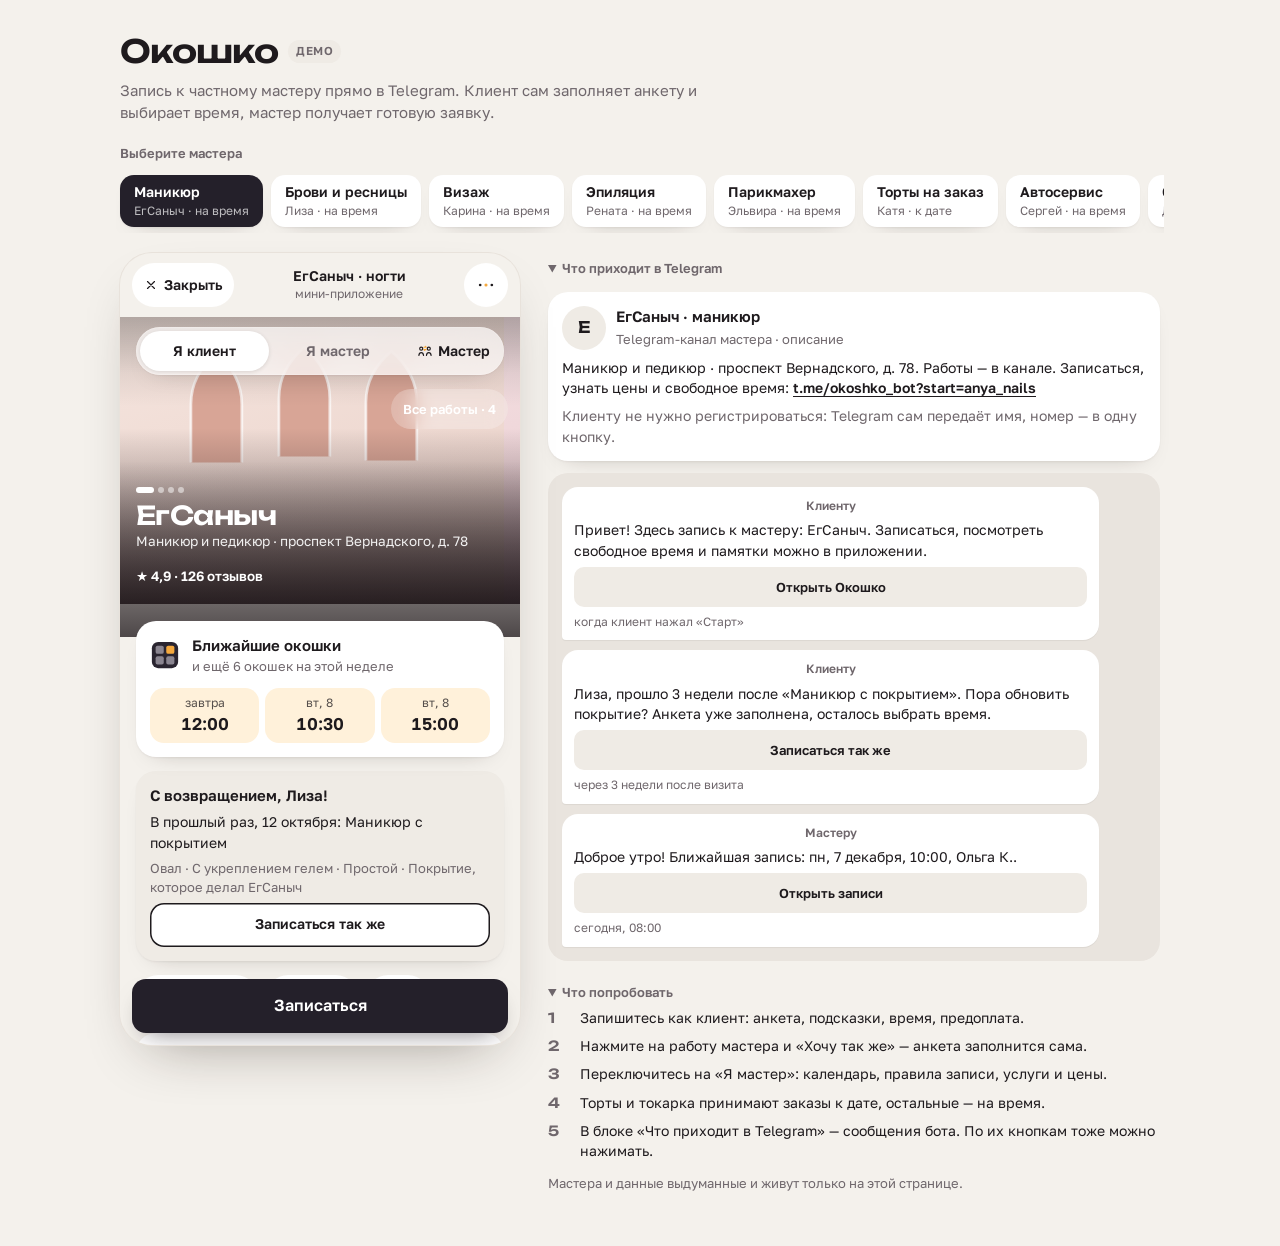
==== commit f05317c3: "Двухцветные иконки" ====
--- a/index.html
+++ b/index.html
@@ -690,10 +690,36 @@
 /* услуги по профессиям, товары и сертификаты */
 .sgrp{margin:6px 2px 0;font-size:13px;font-weight:600;color:var(--muted)}
 .chip.static{cursor:default;display:inline-flex;align-items:center}
+
+/* иконки */
+.ic{display:inline-block;flex:none;vertical-align:-.22em}
+.t-light{--ic-bg:var(--surface)}.t-dark{--ic-bg:var(--surface)}
+.tg-bar .ghost{display:inline-flex;align-items:center;gap:6px}
+.btn2,.hint-btn,.back,.toast-undo,.qchip{display:inline-flex;align-items:center;justify-content:center;gap:6px}
+.svc-row>.small{display:inline-flex;align-items:center;gap:4px}
+.err-ico{background:none!important;color:var(--danger)!important;width:auto;height:auto}
+.errhead .err-ico .ic,.decl-h .err-ico .ic{width:24px;height:24px}
+.warnline .err-ico{color:var(--ink)!important}
+.tabs button{display:flex;flex-direction:column;align-items:center;justify-content:center;gap:2px;line-height:1.1}
+.tabbar button{min-height:54px;font-size:12px}
+.tabbar button[aria-pressed="false"] .ic{opacity:.75}
+.share.big .sh-row{display:inline-flex;align-items:center;gap:8px;font-weight:600}
+.addv-plus{background:var(--sunk)}
+.addph{display:flex;flex-direction:column;align-items:center;justify-content:center;gap:6px}
+.kv-i{display:inline-flex;align-items:center;gap:6px}
+.cal-h button{display:grid;place-items:center}
+.wcell button{display:grid;place-items:center}
+
+/* двухцветные иконки: одна деталь горит светом окошка */
+.ic{--ic-acc:var(--light);--ic-on-acc:#3A2306}
+.main-btn .ic,.btn2.fill .ic,.day[aria-pressed="true"] .ic,.msg.me .ic{--ic-acc:var(--light-2)}
+.err-ico .ic,.btn2 .ic[data-plain]{--ic-acc:currentColor}
+.tabbar button[aria-pressed="false"] .ic{opacity:1;--ic-acc:var(--muted)}
+.tabbar button[aria-pressed="true"] .ic{--ic-acc:var(--light)}
 </style>
 
 
-<div class="wrap">
+<div class="wrap"><svg width="0" height="0" style="position:absolute" aria-hidden="true"><defs><symbol id="i-close" viewBox="0 0 24 24" fill="none" stroke="currentColor" stroke-width="2" stroke-linecap="round" stroke-linejoin="round"><path d="M6 6l12 12M18 6L6 18"/></symbol><symbol id="i-back" viewBox="0 0 24 24" fill="none" stroke="currentColor" stroke-width="2" stroke-linecap="round" stroke-linejoin="round"><path d="M19 12H5M11 6l-6 6 6 6"/></symbol><symbol id="i-more" viewBox="0 0 24 24" fill="none" stroke="currentColor" stroke-width="2" stroke-linecap="round" stroke-linejoin="round"><circle cx="5" cy="12" r="1.6" fill="currentColor" stroke="none"/><circle cx="12" cy="12" r="1.9" style="fill:var(--ic-acc);stroke:none"/><circle cx="19" cy="12" r="1.6" fill="currentColor" stroke="none"/></symbol><symbol id="i-switch" viewBox="0 0 24 24" fill="none" stroke="currentColor" stroke-width="2" stroke-linecap="round" stroke-linejoin="round"><circle cx="5.5" cy="8" r="2.6"/><path d="M1.5 19.5c.4-3 2-4.8 4-4.8s3.6 1.8 4 4.8"/><circle cx="18.5" cy="8" r="2.6"/><path d="M14.5 19.5c.4-3 2-4.8 4-4.8s3.6 1.8 4 4.8"/><path d="M10 5.5h4l-1.4-1.4M14 9.5h-4l1.4 1.4" style="stroke:var(--ic-acc)"/></symbol><symbol id="i-chev" viewBox="0 0 24 24" fill="none" stroke="currentColor" stroke-width="2" stroke-linecap="round" stroke-linejoin="round"><path d="M9 5l7 7-7 7"/></symbol><symbol id="i-chevl" viewBox="0 0 24 24" fill="none" stroke="currentColor" stroke-width="2" stroke-linecap="round" stroke-linejoin="round"><path d="M15 5l-7 7 7 7"/></symbol><symbol id="i-check" viewBox="0 0 24 24" fill="none" stroke="currentColor" stroke-width="2" stroke-linecap="round" stroke-linejoin="round"><path d="M4 12.5l5 5L20 6.5" style="stroke:var(--ic-acc)"/></symbol><symbol id="i-plus" viewBox="0 0 24 24" fill="none" stroke="currentColor" stroke-width="2" stroke-linecap="round" stroke-linejoin="round"><path d="M12 5v14M5 12h14" style="stroke:var(--ic-acc)"/></symbol><symbol id="i-share" viewBox="0 0 24 24" fill="none" stroke="currentColor" stroke-width="2" stroke-linecap="round" stroke-linejoin="round"><circle cx="18" cy="5.5" r="2.8"/><circle cx="6" cy="12" r="2.8" style="fill:var(--ic-acc);stroke:var(--ic-acc)"/><circle cx="18" cy="18.5" r="2.8"/><path d="M8.5 10.7l7-3.9M8.5 13.3l7 3.9"/></symbol><symbol id="i-chat" viewBox="0 0 24 24" fill="none" stroke="currentColor" stroke-width="2" stroke-linecap="round" stroke-linejoin="round"><path d="M4.5 4.5h15a2 2 0 0 1 2 2v9a2 2 0 0 1-2 2H10l-5 4v-4h-.5a2 2 0 0 1-2-2v-9a2 2 0 0 1 2-2z"/><circle cx="8.5" cy="11" r="1" style="fill:var(--ic-acc);stroke:none"/><circle cx="12" cy="11" r="1" style="fill:var(--ic-acc);stroke:none"/><circle cx="15.5" cy="11" r="1" style="fill:var(--ic-acc);stroke:none"/></symbol><symbol id="i-pin" viewBox="0 0 24 24" fill="none" stroke="currentColor" stroke-width="2" stroke-linecap="round" stroke-linejoin="round"><path d="M12 21.5s-7-6.3-7-11.5a7 7 0 0 1 14 0c0 5.2-7 11.5-7 11.5z"/><circle cx="12" cy="10" r="2.6" style="fill:var(--ic-acc);stroke:var(--ic-acc)"/></symbol><symbol id="i-star" viewBox="0 0 24 24" fill="none" stroke="currentColor" stroke-width="2" stroke-linecap="round" stroke-linejoin="round"><path d="M12 3l2.8 5.8 6.2.9-4.5 4.4 1.1 6.3L12 17.4l-5.6 3 1.1-6.3L3 9.7l6.2-.9z" style="fill:var(--ic-acc)"/></symbol><symbol id="i-cal" viewBox="0 0 24 24" fill="none" stroke="currentColor" stroke-width="2" stroke-linecap="round" stroke-linejoin="round"><rect x="3.5" y="5" width="17" height="15.5" rx="2.5"/><path d="M8 3v4M16 3v4M3.5 10h17"/><rect x="6.5" y="12.5" width="4" height="3.5" rx="1" style="fill:var(--ic-acc);stroke:none"/><path d="M15 14.2h.01M15 17.5h.01M8.5 18.3h.01" stroke-width="2.6"/></symbol><symbol id="i-clock" viewBox="0 0 24 24" fill="none" stroke="currentColor" stroke-width="2" stroke-linecap="round" stroke-linejoin="round"><circle cx="12" cy="12" r="9"/><path d="M12 7v5.5l3.5 2" style="stroke:var(--ic-acc)"/></symbol><symbol id="i-addphoto" viewBox="0 0 24 24" fill="none" stroke="currentColor" stroke-width="2" stroke-linecap="round" stroke-linejoin="round"><rect x="3" y="4" width="15" height="13" rx="2"/><circle cx="8" cy="8.5" r="1.4"/><path d="M3.5 15l4-4 3.5 3.5 2-2 3 3"/><circle cx="18" cy="17.5" r="4.3" style="fill:var(--ic-acc);stroke:none"/><path d="M18 15.5v4M16 17.5h4" style="stroke:var(--ic-on-acc)"/></symbol><symbol id="i-trash" viewBox="0 0 24 24" fill="none" stroke="currentColor" stroke-width="2" stroke-linecap="round" stroke-linejoin="round"><path d="M4 6.5h16M9.5 6.5V4h5v2.5M6 6.5l1 13.5h10l1-13.5M10 10.5v6M14 10.5v6"/></symbol><symbol id="i-edit" viewBox="0 0 24 24" fill="none" stroke="currentColor" stroke-width="2" stroke-linecap="round" stroke-linejoin="round"><path d="M15.5 4.5l4 4L9 19l-5 1 1-5z"/><path d="M13.5 6.5l4 4"/><path d="M12 20h8" style="stroke:var(--ic-acc)"/></symbol><symbol id="i-undo" viewBox="0 0 24 24" fill="none" stroke="currentColor" stroke-width="2" stroke-linecap="round" stroke-linejoin="round"><path d="M9 14l-5-5 5-5" style="stroke:var(--ic-acc)"/><path d="M4 9h10a6 6 0 0 1 0 12h-3"/></symbol><symbol id="i-help" viewBox="0 0 24 24" fill="none" stroke="currentColor" stroke-width="2" stroke-linecap="round" stroke-linejoin="round"><circle cx="12" cy="12" r="9"/><path d="M9.5 9.5a2.5 2.5 0 1 1 3.6 2.2c-.7.4-1.1 1-1.1 1.8v.5" style="stroke:var(--ic-acc)"/><path d="M12 17h.01" stroke-width="2.8" style="stroke:var(--ic-acc)"/></symbol><symbol id="i-warn" viewBox="0 0 24 24" fill="none" stroke="currentColor" stroke-width="2" stroke-linecap="round" stroke-linejoin="round"><path d="M12 3.5L2.5 20h19z"/><path d="M12 10v4.5"/><path d="M12 17.3h.01" stroke-width="2.6"/></symbol><symbol id="i-wallet" viewBox="0 0 24 24" fill="none" stroke="currentColor" stroke-width="2" stroke-linecap="round" stroke-linejoin="round"><path d="M19 7V5.5a1.5 1.5 0 0 0-1.5-1.5H5a2 2 0 0 0 0 4"/><path d="M3 6v12a2 2 0 0 0 2 2h14a1 1 0 0 0 1-1v-3"/><path d="M20 8H5a2 2 0 0 1-2-2"/><path d="M21 11.5h-4a2 2 0 0 0 0 4h4z" style="fill:var(--ic-acc);stroke:var(--ic-acc)"/></symbol><symbol id="i-phone" viewBox="0 0 24 24" fill="none" stroke="currentColor" stroke-width="2" stroke-linecap="round" stroke-linejoin="round"><path d="M21 16.5v3a1.8 1.8 0 0 1-2 1.8A17.8 17.8 0 0 1 2.7 5 1.8 1.8 0 0 1 4.5 3h3a1.8 1.8 0 0 1 1.8 1.5c.1.9.4 1.8.7 2.6a1.8 1.8 0 0 1-.4 1.9L8.3 10.3a14.4 14.4 0 0 0 5.4 5.4l1.3-1.3a1.8 1.8 0 0 1 1.9-.4c.8.3 1.7.6 2.6.7a1.8 1.8 0 0 1 1.5 1.8z"/><path d="M15 3.5a6 6 0 0 1 5.5 5.5M15 7a2.6 2.6 0 0 1 2 2" style="stroke:var(--ic-acc)"/></symbol><symbol id="i-person" viewBox="0 0 24 24" fill="none" stroke="currentColor" stroke-width="2" stroke-linecap="round" stroke-linejoin="round"><circle cx="12" cy="8" r="4" style="fill:var(--ic-acc);stroke:var(--ic-acc)"/><path d="M4.5 21c.3-4.2 3.5-7 7.5-7s7.2 2.8 7.5 7z"/></symbol><symbol id="i-sliders" viewBox="0 0 24 24" fill="none" stroke="currentColor" stroke-width="2" stroke-linecap="round" stroke-linejoin="round"><path d="M3 6h18M3 12h18M3 18h18"/><circle cx="8" cy="6" r="2.3" style="fill:var(--ic-acc);stroke:var(--ic-acc)"/><circle cx="16" cy="12" r="2.3" style="fill:var(--ic-bg,#fff)"/><circle cx="10" cy="18" r="2.3" style="fill:var(--ic-bg,#fff)"/></symbol><symbol id="i-list" viewBox="0 0 24 24" fill="none" stroke="currentColor" stroke-width="2" stroke-linecap="round" stroke-linejoin="round"><rect x="5" y="4.5" width="14" height="17" rx="2"/><path d="M9.5 3h5v3h-5z"/><path d="M8 10.5l1.2 1.2L11 9.8M8 15.5l1.2 1.2 1.8-1.9" style="stroke:var(--ic-acc)"/><path d="M13 11h3M13 16h3"/></symbol></defs></svg>
   <header class="intro">
     <h1>Окошко <span class="demo">демо</span></h1>
     <p>Запись к частному мастеру прямо в Telegram. Клиент сам заполняет анкету и выбирает время, мастер получает готовую заявку.</p>
@@ -708,13 +734,13 @@
       <div class="tg-bar">
         <button class="ghost" id="tg-left">Закрыть</button>
         <div class="ttl"><b id="tg-title"></b><small>мини-приложение</small></div>
-        <button class="ghost" aria-label="Меню" data-act="toast:Меню Telegram">⋯</button>
+        <button class="ghost" aria-label="Меню" data-act="toast:Меню Telegram"><svg class="ic" width="20" height="20" aria-hidden="true"><use href="#i-more"/></svg></button>
       </div>
       <div class="stage" id="stage">
       <div class="roles">
         <button data-act="role:client" id="r-client">Я клиент</button>
         <button data-act="role:master" id="r-master">Я мастер</button>
-        <button class="who-btn" data-act="masters" aria-label="Выбрать другого мастера"><svg viewBox="0 0 16 16" fill="none" stroke="currentColor" stroke-width="2" stroke-linecap="round" stroke-linejoin="round" aria-hidden="true"><path d="M3 6h10l-3-3M13 10H3l3 3"/></svg>Мастер</button>
+        <button class="who-btn" data-act="masters" aria-label="Выбрать другого мастера"><svg class="ic" width="18" height="18" aria-hidden="true"><use href="#i-switch"/></svg>Мастер</button>
       </div>
       <div class="screen" id="screen"></div>
       <div class="foot" id="foot"></div>
@@ -743,6 +769,7 @@
 <script>
 const TG=window.Telegram&&window.Telegram.WebApp,inTG=!!(TG&&TG.initData);
 const pad=n=>String(n).padStart(2,'0');
+const ic=(n,z=18)=>`<svg class="ic" width="${z}" height="${z}" aria-hidden="true"><use href="#i-${n}"/></svg>`;
 const fmtT=m=>pad(Math.floor(m/60))+':'+pad(m%60);
 const toMin=s=>{const[h,m]=s.split(':').map(Number);return h*60+m};
 const keyOf=d=>d.getFullYear()+'-'+pad(d.getMonth()+1)+'-'+pad(d.getDate());
@@ -1328,7 +1355,7 @@
     const hasHints=Object.keys(m.hints).some(k=>st.hintsOn[k]);
     const dc=st.declined;
     return{body:`${heroHtml(m)}
-    ${dc?`<div class="decl"><div class="decl-h"><span class="err-ico" aria-hidden="true">!</span><b>Мастер не сможет ${relDay(dc.date)}${m.mode==='slot'?' в '+fmtT(dc.start):''}</b><button class="sh-x" data-act="decldone" aria-label="Скрыть"><svg viewBox="0 0 14 14" width="12" height="12" aria-hidden="true"><path d="M2 2l10 10M12 2L2 12" stroke="currentColor" stroke-width="2" stroke-linecap="round"/></svg></button></div><span class="small muted">${esc(dc.name)}.${dc.paid?` Предоплата ${rub(dc.paid)} вернётся на карту в течение дня.`:''} Анкету сохранили — осталось выбрать другое время.</span><button class="main-btn" data-act="redecl">Выбрать другое время</button></div>`:''}
+    ${dc?`<div class="decl"><div class="decl-h"><span class="err-ico" aria-hidden="true">${ic('warn',18)}</span><b>Мастер не сможет ${relDay(dc.date)}${m.mode==='slot'?' в '+fmtT(dc.start):''}</b><button class="sh-x" data-act="decldone" aria-label="Скрыть">${ic('close',14)}</button></div><span class="small muted">${esc(dc.name)}.${dc.paid?` Предоплата ${rub(dc.paid)} вернётся на карту в течение дня.`:''} Анкету сохранили — осталось выбрать другое время.</span><button class="main-btn" data-act="redecl">Выбрать другое время</button></div>`:''}
     ${litHtml(m,st)}
     ${(()=>{const nb=st.hist&&st.hist.bid&&st.bookings.find(z=>z.id===st.hist.bid&&visitTs(m,z)>Date.now());return nb?`<div class="rev" style="background:var(--accent-soft)"><b style="font-size:15px">${nb.status==='hold'?'Бронь ждёт ответа мастера':order?'Ваш заказ':'Ваша запись'}: ${relDay(nb.date)}, ${whenOf(m,nb)}</b><span>${esc(sName(nb))}${ansShort(m,nb.svc,nb.ans)?' · '+esc(ansShort(m,nb.svc,nb.ans)):''}</span><div class="row-btns"><button class="btn2" data-act="resched:${nb.id}">Перенести</button><button class="btn2" data-act="cancelask:${nb.id}">Отменить</button></div></div>`:''})()}
     ${st.hist&&svcOf(st.hist.svc)&&!(st.hist.bid&&st.bookings.some(z=>z.id===st.hist.bid&&visitTs(m,z)>Date.now()))?`<div class="rev" style="background:var(--accent-soft)"><b style="font-size:15px">С возвращением, ${esc(S.contact.name)}!</b><span>В прошлый раз, ${st.hist.date}: ${esc(svcOf(st.hist.svc).name)}</span>${ansShort(m,st.hist.svc,st.hist.ans)?`<span class="small muted">${esc(ansShort(m,st.hist.svc,st.hist.ans))}</span>`:''}<button class="btn2 acc" data-act="repeat">Записаться так же</button></div>`:''}
@@ -1344,7 +1371,7 @@
   if(step===1){
     const q=s.qs[S.qi],Q=m.q[q];
     const done=s.qs.slice(0,S.qi).filter(k=>!m.q[k].photo&&answered(m.q[k],sel.ans[k])).map(k=>ansText(m.q[k],sel.ans[k]));
-    let body=(S.df?prog(2+(S.qi+1)/s.qs.length,4,`Шаг 3 из 4 · вопрос ${S.qi+1} из ${s.qs.length}`):prog(S.qi+1,total,`Вопрос ${S.qi+1} из ${s.qs.length} · ${esc(s.name)}`))+`${order&&S.qi===0?memoIcons():''}<div class="qtitle"><div class="qhead"><h2>${esc(Q.t)}</h2>${Q.hint&&st.hintsOn[Q.hint]?`<button class="hint-btn" data-act="hint:${Q.hint}">? подсказка</button>`:''}</div>${done.length?`<span class="picked">Ваш выбор: ${esc(done.join(' · '))}</span>`:''}</div>`;
+    let body=(S.df?prog(2+(S.qi+1)/s.qs.length,4,`Шаг 3 из 4 · вопрос ${S.qi+1} из ${s.qs.length}`):prog(S.qi+1,total,`Вопрос ${S.qi+1} из ${s.qs.length} · ${esc(s.name)}`))+`${order&&S.qi===0?memoIcons():''}<div class="qtitle"><div class="qhead"><h2>${esc(Q.t)}</h2>${Q.hint&&st.hintsOn[Q.hint]?`<button class="hint-btn" data-act="hint:${Q.hint}">${ic('help',16)}подсказка</button>`:''}</div>${done.length?`<span class="picked">Ваш выбор: ${esc(done.join(' · '))}</span>`:''}</div>`;
     let foot;
     if(Q.photo){
       const f=sel.files[q];
@@ -1378,11 +1405,11 @@
       `Расписание открыто на ${horTxt} вперёд.`,!order&&st.noGaps?'Показано время вплотную к другим записям, так мастеру удобнее.':'',
       st.confirm==='manual'?(order?'Мастер подтверждает каждый заказ сам, до этого дата за вами.':'Мастер подтверждает каждую запись сам, до этого время за вами забронировано.'):st.confirm==='urgent'&&!(order&&st.leadDays*24>=st.urgentH)?`Если до ${order?'получения':'визита'} меньше ${st.urgentH} ч, мастер подтвердит ${order?'заказ':'запись'} сам.`:''].filter(Boolean).join(' ');
     const others=m.services.filter(x=>x.id!==sel.svc);
-    const addBlock=others.length?`<details class="addv" ${(sel.extra||[]).length?'open':''}><summary><span class="addv-plus" aria-hidden="true">+</span>${(sel.extra||[]).length?`К визиту добавлено: ${pl(sel.extra.length,'услуга','услуги','услуг')}`:'Добавить ещё услугу к этому визиту'}</summary><div class="addv-list">${others.map(x=>{const on=(sel.extra||[]).includes(x.id);return`<button class="addv-row" aria-pressed="${on}" data-act="extra:${x.id}"><span class="addv-ck" aria-hidden="true"></span><span><b>${esc(x.name)}</b><small>${order?'':durTxt(x.dur)+' · '}${listPrice(m,x)}</small></span></button>`}).join('')}</div></details>`:'';
+    const addBlock=others.length?`<details class="addv" ${(sel.extra||[]).length?'open':''}><summary><span class="addv-plus" aria-hidden="true">${ic('plus',14)}</span>${(sel.extra||[]).length?`К визиту добавлено: ${pl(sel.extra.length,'услуга','услуги','услуг')}`:'Добавить ещё услугу к этому визиту'}</summary><div class="addv-list">${others.map(x=>{const on=(sel.extra||[]).includes(x.id);return`<button class="addv-row" aria-pressed="${on}" data-act="extra:${x.id}"><span class="addv-ck" aria-hidden="true"></span><span><b>${esc(x.name)}</b><small>${order?'':durTxt(x.dur)+' · '}${listPrice(m,x)}</small></span></button>`}).join('')}</div></details>`:'';
     const body=prog(s.qs.length+1,total,`Шаг ${s.qs.length+1} из ${total} · ${order?'дата':'время'}`)+`<div class="qhead"><h2>${order?'К какому дню?':'Когда удобно?'}</h2>${memoIcons()}</div>${addBlock}
       <div class="days">${days.map(([k,n])=>dayWin(k,n,sel.day,order?lPlace:lWin)).join('')}</div>
       ${sel.day?pickHtml:'<p class="muted">Свободных дат пока нет.</p>'}
-      ${sel.start!=null&&depOf(priceOf(m,s.id,sel.ans))&&st.refund==='day'&&!refundBy(m,sel.day,sel.start)?`<div class="warnline"><span class="err-ico" aria-hidden="true">!</span><span>До ${order?'получения':'визита'} меньше суток: если отмените, предоплату ${rub(depOf(priceOf(m,s.id,sel.ans)))} не вернём. Если мастер откажет — вернём.</span></div>`:''}
+      ${sel.start!=null&&depOf(priceOf(m,s.id,sel.ans))&&st.refund==='day'&&!refundBy(m,sel.day,sel.start)?`<div class="warnline"><span class="err-ico" aria-hidden="true">${ic('warn',18)}</span><span>До ${order?'получения':'визита'} меньше суток: если отмените, предоплату ${rub(depOf(priceOf(m,s.id,sel.ans)))} не вернём. Если мастер откажет — вернём.</span></div>`:''}
       <button class="btn2" data-act="wl">${order?'Нет подходящей даты':'Нет подходящего времени'}? Встать в лист ожидания</button>
       <div class="note">${rules}</div>
       <div class="total"><span>${esc(s.name)}</span><span>${price}</span></div>`;
@@ -1395,7 +1422,7 @@
     const body=prog(1,1,S.df?'Шаг 4 из 4 · контакты':'Последний шаг · контакты')+`<h2>Как с вами связаться</h2>
       <div class="field"><label for="c-name">Имя</label><input id="c-name" autocomplete="name" value="${esc(c.name)}"></div>
       ${phoneOk(c.phone)?`<div class="field"><label for="c-phone">Телефон</label><input id="c-phone" inputmode="tel" autocomplete="tel" value="${esc(c.phone)}"></div>`
-        :`<button class="share big" data-act="share">Взять номер из Telegram<span>в одно касание</span></button>
+        :`<button class="share big" data-act="share"><b class="sh-row">${ic('phone',18)}Взять номер из Telegram</b><span>в одно касание</span></button>
       <div class="field"><label for="c-phone">или введите вручную</label><input id="c-phone" inputmode="tel" autocomplete="tel" placeholder="+7 900 000-00-00" value="${esc(c.phone)}" aria-describedby="c-phone-err"><span class="ferr" id="c-phone-err" ${c.phone&&!phoneOk(c.phone)?'':'hidden'}>Проверьте номер: нужно 11 цифр, чтобы мастер смог позвонить</span></div>`}
       <div class="field"><label for="c-comment">Комментарий мастеру</label><textarea id="c-comment" rows="2" placeholder="Всё, что не вошло в анкету">${esc(c.comment)}</textarea></div>
       <div class="sum"><div class="kv"><span>Когда</span><span>${fmtDay(sel.day)}, ${whenOf(m,sel)}</span></div><div class="kv"><span>${order?'Заказ':'Услуга'}</span><span>${esc(s.name)}</span></div>${opts?`<div class="kv"><span>Выбор</span><span>${esc(opts)}</span></div>`:''}<div class="kv"><span>Итого</span><span>${price}</span></div>${dep?`<div class="kv"><span>Предоплата сейчас</span><span>${rub(dep)}</span></div>`:''}</div>
@@ -1411,7 +1438,7 @@
   return{body:`<div class="done"><div class="bigwin ${hold?'half':''}" data-light="${b.id}${hold?'h':''}"><span class="d">${fmtDay(b.date)}</span><span class="tm">${order?esc(m.wins[b.start]):fmtT(b.start)}</span></div><h2>${hold?'Бронь отправлена':order?'Заказ принят':'Вы записаны'}</h2>
     ${hold?`<p class="muted small" style="margin:0">${esc(m.who)} обычно отвечает в течение часа. Ответ придёт в Telegram. Если мастер не сможет, ${b.paid?'предоплата вернётся автоматически, а ':''}бот предложит другое время.</p>`:''}
     ${b.paid?`<p class="small" style="margin:0">Предоплата <b>${rub(b.paid)}</b> внесена. На месте останется ${rub(Math.max(0,b.price-b.paid))}.</p>`:''}
-    <div class="sum"><div class="kv"><span>Когда</span><span>${fmtDay(b.date)}, ${whenOf(m,b)}</span></div><div class="kv"><span>${order?'Заказ':'Услуга'}</span><span>${esc(bs.name)}</span></div>${bopts?`<div class="kv"><span>Выбор</span><span>${esc(bopts)}</span></div>`:''}<div class="kv"><span>Адрес</span><span>${esc(m.addr)}</span></div><div class="kv"><span>Итого</span><span>${priceTxt(bs,b.price)}</span></div></div>
+    <div class="sum"><div class="kv"><span>Когда</span><span>${fmtDay(b.date)}, ${whenOf(m,b)}</span></div><div class="kv"><span>${order?'Заказ':'Услуга'}</span><span>${esc(bs.name)}</span></div>${bopts?`<div class="kv"><span>Выбор</span><span>${esc(bopts)}</span></div>`:''}<div class="kv"><span class="kv-i">${ic('pin',16)}Адрес</span><span>${esc(m.addr)}</span></div><div class="kv"><span>Итого</span><span>${priceTxt(bs,b.price)}</span></div></div>
     <p class="muted small">${bs.est?'Точную цену мастер назовёт после осмотра. ':''}Бот напомнит за день${order?'':' и за 2 часа'}. В напоминании будут кнопки «Всё в силе» и «Перенести».</p>
     <div class="row-btns"><button class="btn2" data-act="resched:${b.id}">Перенести</button><button class="btn2" data-act="cancelask:${b.id}">Отменить</button></div>
     ${m.after&&m.hints[m.after]?`<button class="btn2 acc" data-act="hint:${m.after}">Памятка: ${m.hints[m.after].name.toLowerCase()}</button>`:''}</div>`,
@@ -1515,7 +1542,7 @@
   return`<div class="rec ${b.isNew||hold?'new':''}"><div class="rec-top"><b>${hold?fmtDay(b.date)+', ':''}${rangeOf(m,b)}</b>${hold?'<span class="pill">бронь</span>':b.isNew?'<span class="pill">новая</span>':''}</div>
     <div><button class="cname" data-act="client:${b.id}" aria-label="Карточка клиента: ${esc(b.client)}">${esc(b.client)}</button> · ${esc(s.name)} · ${priceTxt(s,b.price)}</div>${(()=>{const c=cli(St(),b.client);return`<div class="cmeta"><span class="vis ${c.past?'':'first'}">${c.past?(c.past+1)+'-й визит':'Новый клиент'}</span>${c.note?`<span class="cnote">${esc(c.note)}</span>`:''}</div>`})()}<div class="answers">${answersHtml(m,b)}${b.comment?`<span>Комментарий: <b>${esc(b.comment)}</b></span>`:''}${b.paid?`<span>Предоплата: <b>${rub(b.paid)} получена</b></span>`:''}</div>
     <div class="small muted">${esc(b.phone||'телефон не указан')}</div>
-    <div class="row-btns">${hold?`<button class="btn2 fill" data-act="confirm:${b.id}">Подтвердить</button><button class="btn2" data-act="decline:${b.id}">Отклонить</button>`:`<button class="btn2 acc" data-act="toast:Откроется чат с клиентом в Telegram">Написать</button><button class="btn2" data-act="mmove:${b.id}">Перенести</button><button class="btn2" data-act="mcancel:${b.id}">Отменить</button>`}</div></div>`;
+    <div class="row-btns">${hold?`<button class="btn2 fill" data-act="confirm:${b.id}">Подтвердить</button><button class="btn2" data-act="decline:${b.id}">Отклонить</button>`:`<button class="btn2 acc" data-act="toast:Откроется чат с клиентом в Telegram">${ic('chat',16)}Написать</button><button class="btn2" data-act="mmove:${b.id}">Перенести</button><button class="btn2" data-act="mcancel:${b.id}">Отменить</button>`}</div></div>`;
 }
 const gapBtn=(k,s,e,from,px)=>`<button class="blk gap" style="top:${(s-from)/30*px+1}px;height:${(e-s)/30*px-2}px" data-act="block:${k}:${s}:${e}">Свободно ${fmtT(s)}–${fmtT(e)} · закрыть</button>`;
 function calScreen(tabs){
@@ -1562,7 +1589,7 @@
     wk.push(`<button class="day mday ${op?'':'off'}" aria-pressed="${dk===S.calDay}" data-act="calday:${dk}" aria-label="${fmtDay(dk)}: ${cnt?pl(cnt,'запись','записи','записей'):op?'записей нет':'выходной'}"><small>${i===0?'сег':WD[dd.getDay()].toLowerCase()}</small><b>${dd.getDate()}</b><span class="mday-n">${cnt?cnt:op?(fr?'<i class="fdot"></i>':''):'вых'}</span></button>`)}
   return{body:tabs+fin+setup+`<h2 class="mtitle">Записи</h2>`+(holds.length?`<h3>Ждут вашего ответа · ${holds.length}</h3>${holds.map(b=>recCard(m,b)).join('')}`:'')
     +`<div class="days mweek">${wk.join('')}</div>`
-    +`<details class="monthcal"><summary>Весь месяц</summary><div class="cal-h"><button data-act="calm:-1" aria-label="Прошлый месяц">‹</button><b>${mo.toLocaleDateString('ru-RU',{month:'long',year:'numeric'}).replace(' г.','')}</b><button data-act="calm:1" aria-label="Следующий месяц">›</button></div><div class="cal">${cells}</div></details>`
+    +`<details class="monthcal"><summary>Весь месяц</summary><div class="cal-h"><button data-act="calm:-1" aria-label="Прошлый месяц">${ic('chevl',18)}</button><b>${mo.toLocaleDateString('ru-RU',{month:'long',year:'numeric'}).replace(' г.','')}</b><button data-act="calm:1" aria-label="Следующий месяц">${ic('chev',18)}</button></div><div class="cal">${cells}</div></details>`
     +day+dayB.filter(b=>b.status!=='hold').map(b=>recCard(m,b)).join('')+wl,foot:''};
 }
 function pickScreen(){
@@ -1595,7 +1622,7 @@
 function masterScreen0(){
   if(S.mview)return pickScreen();
   const m=M(),st=St(),order=m.mode==='order';
-  const tabs=`<div class="tabs">${[['rec','Записи'],['sched','Правила'],['svc','Услуги'],['prof','Профиль']].map(([k,t])=>`<button aria-pressed="${S.mtab===k}" data-act="mtab:${k}">${t}</button>`).join('')}</div>`;
+  const tabs=`<div class="tabs">${[['rec','Записи','cal'],['sched','Правила','sliders'],['svc','Услуги','list'],['prof','Профиль','person']].map(([k,t,i])=>`<button aria-pressed="${S.mtab===k}" data-act="mtab:${k}">${ic(i,20)}<span>${t}</span></button>`).join('')}</div>`;
   if(S.mtab==='rec')return calScreen(tabs);
   if(S.mtab==='sched'){
     const rows=[1,2,3,4,5,6,0].map(i=>{const w=st.sched[i];return`<div class="srow"><b>${WD[i]}</b><button class="switch" aria-label="${WD[i]}: рабочий день" aria-pressed="${w.on}" data-act="wd:${i}"></button>
@@ -1620,15 +1647,15 @@
   }
   if(S.mtab==='svc'){
     const durs=[30,45,60,90,120,150,180,240,300];
-    const eds=m.services.map(s=>`<div class="ed"><button class="svc-row" data-act="svcopen:${s.id}" aria-expanded="${S.svcOpen===s.id}"><span><b>${esc(s.name)}</b><span class="small muted">${s.price===0?'бесплатно':rub(s.price)}${order?'':' · '+durTxt(s.dur)} · ${pl(s.qs.length,'вопрос','вопроса','вопросов')}</span></span><span class="small" style="color:var(--accent-text)">${S.svcOpen===s.id?'Свернуть':'Изменить'}</span></button>${S.svcOpen!==s.id?'':`<div class="ed-row">
+    const eds=m.services.map(s=>`<div class="ed"><button class="svc-row" data-act="svcopen:${s.id}" aria-expanded="${S.svcOpen===s.id}"><span><b>${esc(s.name)}</b><span class="small muted">${s.price===0?'бесплатно':rub(s.price)}${order?'':' · '+durTxt(s.dur)} · ${pl(s.qs.length,'вопрос','вопроса','вопросов')}</span></span><span class="small" style="color:var(--accent-text)">${S.svcOpen===s.id?'Свернуть':ic('edit',16)+'Изменить'}</span></button>${S.svcOpen!==s.id?'':`<div class="ed-row">
         <label>Название<input id="sv-name-${s.id}" value="${esc(s.name)}"></label>
         <label>Цена, ₽<input id="sv-price-${s.id}" inputmode="numeric" value="${s.price}"></label>
         ${order?'':`<label>Длится<select id="sv-dur-${s.id}">${durs.map(d=>`<option value="${d}" ${d===s.dur?'selected':''}>${durTxt(d)}</option>`).join('')}</select></label>`}</div>
       <label>Описание<input id="sv-note-${s.id}" value="${esc(s.note||'')}" placeholder="Что входит"></label>
       <span class="small muted">Вопросы анкеты для этой услуги:</span>
       <div class="chips">${Object.entries(m.q).map(([k,Q])=>`<button class="qchip" aria-pressed="${s.qs.includes(k)}" data-act="sq:${s.id}:${k}">${esc(Q.t)}</button>`).join('')||'<span class="small muted">Пока нет вопросов. Добавьте свой ниже.</span>'}</div>
-      <div class="row-btns"><button class="btn2" data-act="sdel:${s.id}">Удалить услугу</button></div>`}</div>`).join('');
-    return{body:tabs+`<h2>Услуги и цены</h2>${eds}<button class="btn2 acc" data-act="sadd">+ Добавить услугу</button>
+      <div class="row-btns"><button class="btn2" data-act="sdel:${s.id}">${ic('trash',16)}Удалить услугу</button></div>`}</div>`).join('');
+    return{body:tabs+`<h2>Услуги и цены</h2>${eds}<button class="btn2 acc" data-act="sadd">${ic('plus',16)}Добавить услугу</button>
       <h2>Свой вопрос в анкету</h2>
       <div class="ed"><label>Вопрос<input id="cq-t" placeholder="Например: Какой краситель?"></label>
         <label>Как отвечать<select id="cq-type"><option value="opts">Выбрать вариант</option><option value="text">Написать текстом</option><option value="photo">Прикрепить фото или файл</option></select></label>
@@ -1647,18 +1674,18 @@
     <label>Тема<select id="pf-dark"><option value="" ${m.dark?'':'selected'}>Светлая</option><option value="1" ${m.dark?'selected':''}>Тёмная</option></select></label>
     <label class="btn2 acc" style="cursor:pointer;align-self:flex-start;flex-direction:row">Загрузить фото на обложку<input type="file" accept="image/*" id="cover-in" style="position:absolute;opacity:0;width:1px;height:1px"></label>
     <h3>Работы</h3><p class="small muted" style="margin:0">Клиент видит их на главной и может записаться «так же».</p>
-    <div class="wgrid">${m.works.map((w,i)=>`<div class="wcell">${artHtml(m,w)}<button aria-label="Убрать работу" data-act="wdel:${i}">✕</button></div>`).join('')}<label class="addph">+ Фото<br>работы<input type="file" accept="image/*" multiple id="work-add"></label></div>
+    <div class="wgrid">${m.works.map((w,i)=>`<div class="wcell">${artHtml(m,w)}<button aria-label="Убрать работу" data-act="wdel:${i}">${ic('trash',14)}</button></div>`).join('')}<label class="addph">${ic('addphoto',26)}<span>Фото<br>работы</span><input type="file" accept="image/*" multiple id="work-add"></label></div>
     <h3>Памятки для клиентов</h3>
     <div class="list">${Object.entries(m.hints).map(([k,h])=>`<div class="opt"><div><b>${esc(h.name)}</b><br><button class="back small" data-act="hint:${k}">Посмотреть</button></div><button class="switch" aria-label="Показывать: ${esc(h.name)}" aria-pressed="${st.hintsOn[k]}" data-act="hon:${k}"></button></div>`).join('')||'<span class="small muted">Памятки появятся, когда вы добавите подсказки к вопросам.</span>'}</div>
     <h3>Профессии</h3><div class="chips">${(m.profs||[m.fromTpl||m.id]).map(id=>`<span class="chip static">${esc((MASTERS[id]||m).tab)}</span>`).join('')}</div>
-    <button class="btn2 acc" data-act="addprofsheet">+ Добавить ещё профессию</button>
+    <button class="btn2 acc" data-act="addprofsheet">${ic('plus',16)}Добавить ещё профессию</button>
     <button class="btn2" data-act="pickprof">Сменить профессию</button></div>`,foot:''};
 }
 
 function sheetHtml(){
   if(!S.sheet)return'';
   const m=M(),st=St();
-  const wrap=inner=>`<div class="sheet-back" data-act="close"><div class="sheet" data-stop role="dialog" aria-modal="true" tabindex="-1"><div class="sh-top"><div class="grab"></div><button class="sh-x" data-act="close" aria-label="Закрыть"><svg viewBox="0 0 14 14" width="14" height="14" aria-hidden="true"><path d="M2 2l10 10M12 2L2 12" stroke="currentColor" stroke-width="2" stroke-linecap="round"/></svg></button></div>${inner}</div></div>`;
+  const wrap=inner=>`<div class="sheet-back" data-act="close"><div class="sheet" data-stop role="dialog" aria-modal="true" tabindex="-1"><div class="sh-top"><div class="grab"></div><button class="sh-x" data-act="close" aria-label="Закрыть">${ic('close',16)}</button></div>${inner}</div></div>`;
   if(S.sheet.startsWith('cancelask-')){const b=st.bookings.find(z=>z.id===S.sheet.slice(10));if(!b)return'';
     const back=b.paid&&st.refund==='day'&&visitTs(m,b)-Date.now()>864e5,ord=m.mode==='order';
     return wrap(`<h2>Отменить ${ord?'заказ':'запись'}?</h2><div class="sum"><div class="kv"><span>Когда</span><span>${fmtDay(b.date)}, ${whenOf(m,b)}</span></div><div class="kv"><span>${ord?'Заказ':'Услуга'}</span><span>${esc(sName(b))}</span></div></div>
@@ -1671,7 +1698,7 @@
       <div class="cstats"><div><b>${c.past||'—'}</b><span>${c.past?plural(c.past,'визит','визита','визитов')+' раньше':'первый раз'}</span></div><div><b>${rub(sum)}</b><span>${c.past?'вместе с этой':'эта запись'}</span></div><div><b>${c.last?esc(c.last):'—'}</b><span>${c.last?'с прошлого визита':'визитов не было'}</span></div></div>
       <div class="field"><label for="cl-note">Заметка, клиент её не видит</label><textarea id="cl-note" rows="2" placeholder="Например: аллергия на клей, любит кофе без сахара">${esc(c.note)}</textarea></div>
       <h3>${ord?'Ближайшие заказы':'Ближайшие записи'}</h3><div class="list">${mine.map(z=>`<div class="rec"><b>${fmtDay(z.date)}, ${whenOf(m,z)}</b><span>${esc(sName(z))} · ${priceTxt(svcOf(z.svc),z.price)}</span><div class="answers">${answersHtml(m,z)}</div></div>`).join('')}</div>
-      <div class="row-btns"><button class="btn2 acc" data-act="toast:Откроется чат с клиентом в Telegram">Написать</button><button class="btn2" data-act="close">Закрыть</button></div>`)}
+      <div class="row-btns"><button class="btn2 acc" data-act="toast:Откроется чат с клиентом в Telegram">${ic('chat',16)}Написать</button><button class="btn2" data-act="close">Закрыть</button></div>`)}
   if(S.sheet==='masters'){const ids=[...ORDER,...(MASTERS.custom?['custom']:[])];
     return wrap(`<h2>Мастера в демо</h2><p class="small muted" style="margin:0">В настоящем приложении у каждого мастера своя ссылка. Здесь можно посмотреть, как Окошко выглядит у разных профессий.</p>
       <div class="mlist">${ids.map(id=>{const x=MASTERS[id];return`<button class="mrow" data-act="master:${id}" aria-current="${id===S.cur}"><span class="mava">${esc((x.name||'?').slice(0,1))}</span><span><b>${esc(x.tab)}</b><small>${esc(x.name)} · ${x.mode==='slot'?'запись на время':'заказ к дате'}</small></span></button>`}).join('')}</div>`)}
@@ -1711,12 +1738,12 @@
       <div class="demo-links"><span>Показать в демо:</span><button data-act="payfail">оплата не прошла</button><button data-act="slottaken">время заняли</button></div>`)}
   if(S.sheet==='addprof'){const have=new Set(M().profs||[M().id]);const ids=ORDER.filter(id=>!have.has(id)&&id!==S.cur);
     return wrap(`<h2>Ещё профессия</h2><p class="small muted" style="margin:0">Услуги, анкета и памятки этой профессии добавятся к вашим. На странице клиент увидит их отдельным разделом.</p><div class="mlist">${ids.map(id=>`<button class="mrow" data-act="addprof:${id}"><span class="mava">${esc(MASTERS[id].tab.slice(0,1))}</span><span><b>${esc(MASTERS[id].tab)}</b><small>${MASTERS[id].services.map(x=>x.name).slice(0,3).join(', ')}</small></span></button>`).join('')}</div>`)}
-  if(S.sheet==='payfail'){const order=m.mode==='order';return wrap(`<div class="errhead"><span class="err-ico" aria-hidden="true">!</span><h2>Оплата не прошла</h2></div>
+  if(S.sheet==='payfail'){const order=m.mode==='order';return wrap(`<div class="errhead"><span class="err-ico" aria-hidden="true">${ic('warn',18)}</span><h2>Оплата не прошла</h2></div>
       <p class="small" style="margin:0">Банк отклонил платёж, деньги не списаны. ${order?'Дату':'Время'} ${fmtDay(S.sel.day)}, ${whenOf(m,S.sel)} держим за вами ещё 10 минут.</p>
       <p class="small muted" style="margin:0">Чаще всего помогает другая карта или оплата через СБП из приложения банка.</p>
       <button class="main-btn" data-act="paysheet">Попробовать ещё раз</button><button class="btn2" data-act="close">Не сейчас</button>`)}
   if(S.sheet==='taken'){const c=selSvc(),alts=[];for(let i=0;i<st.horizon&&alts.length<3;i++){const k=keyOf(addDays(today,i));slotsFor(k,c.dur).forEach(t=>{if(alts.length<3&&!(k===S.sel.day&&t===S.sel.start))alts.push([k,t])})}
-    return wrap(`<div class="errhead"><span class="err-ico" aria-hidden="true">!</span><h2>Это время только что заняли</h2></div>
+    return wrap(`<div class="errhead"><span class="err-ico" aria-hidden="true">${ic('warn',18)}</span><h2>Это время только что заняли</h2></div>
       <p class="small" style="margin:0">Пока вы записывались, ${fmtDay(S.sel.day)}, ${whenOf(m,S.sel)} забрал другой клиент. Деньги не списаны, анкета сохранена.</p>
       ${alts.length?`<h3>Ближайшие свободные окошки</h3><div class="qt">${alts.map(([k,t])=>`<button class="qbtn" data-act="takealt:${k}:${t}"><small>${relDay(k).replace(/^(\S+), (\d+) .*/,'$1, $2')}</small><b>${fmtT(t)}</b></button>`).join('')}</div>`:'<p class="small muted" style="margin:0">Свободного времени пока нет.</p>'}
       <button class="btn2" data-act="wl">Встать в лист ожидания</button>`)}
@@ -1751,7 +1778,7 @@
   f.innerHTML=St().feed.map(x=>`<div class="msg ${x.me?'me':''}">${x.me?'':`<span class="who">${x.to}</span>`}<span>${esc(x.text).replace(/\n/g,'<br>')}</span>${(x.btns||(x.btn?[x.btn]:[])).map(q=>`<button class="msg-btn" data-act="${q[1]}">${esc(q[0])}</button>`).join('')}<span class="when">${x.when}</span></div>`).join('');
   f.scrollTop=f.scrollHeight;
 }
-const withBack=f=>`<button class="back-btn" data-act="back" aria-label="Назад"><svg viewBox="0 0 24 24" width="22" height="22" fill="none" stroke="currentColor" stroke-width="2.2" stroke-linecap="round" stroke-linejoin="round" aria-hidden="true"><path d="M15 5l-7 7 7 7"/></svg><span>Назад</span></button>${f}`;
+const withBack=f=>`<button class="back-btn" data-act="back" aria-label="Назад">${ic('back',20)}<span>Назад</span></button>${f}`;
 function render(){
   const m=M(),w=document.querySelector('.wrap');
   for(const el of [w,document.body]){el.classList.remove('t-light','t-dark');el.classList.add('t-'+themeOf(m))}
@@ -1759,7 +1786,7 @@
   document.getElementById('r-client').setAttribute('aria-pressed',S.role==='client');
   document.getElementById('r-master').setAttribute('aria-pressed',S.role==='master');
   const tl=document.getElementById('tg-left'),inFlow=(S.role==='client'&&(S.step>=1&&S.step<=3||S.step>=10))||(S.role==='master'&&S.mview);
-  tl.textContent=inFlow?'‹ Назад':'Закрыть';
+  tl.innerHTML=inFlow?ic('back',16)+'Назад':ic('close',14)+'Закрыть';
   document.querySelector('.roles').hidden=S.role==='client'&&inFlow;document.getElementById('stage').classList.toggle('noroles',S.role==='client'&&inFlow);document.getElementById('stage').classList.toggle('mstr',S.role==='master'&&!S.mview);
   tl.dataset.act=inFlow?'back':(inTG?'tgclose':'toast:Закроет мини-приложение и вернёт в чат');
   S._inFlow=inFlow;
@@ -1785,7 +1812,7 @@
   const p=document.getElementById('phone');p.querySelector('.toast')?.remove();
   const el=document.createElement('div');el.className='toast';el.setAttribute('role','status');el.setAttribute('aria-live','polite');
   const sp=document.createElement('span');sp.textContent=t;el.appendChild(sp);
-  if(undo){const b=document.createElement('button');b.className='toast-undo';b.dataset.act=undo;b.textContent='Вернуть';b.addEventListener('click',()=>setTimeout(()=>el.remove(),0));el.appendChild(b)}
+  if(undo){const b=document.createElement('button');b.className='toast-undo';b.dataset.act=undo;b.innerHTML=ic('undo',16)+'Вернуть';b.addEventListener('click',()=>setTimeout(()=>el.remove(),0));el.appendChild(b)}
   p.appendChild(el);
   clearTimeout(toastT);toastT=setTimeout(()=>el.remove(),undo?5000:2400);
 }
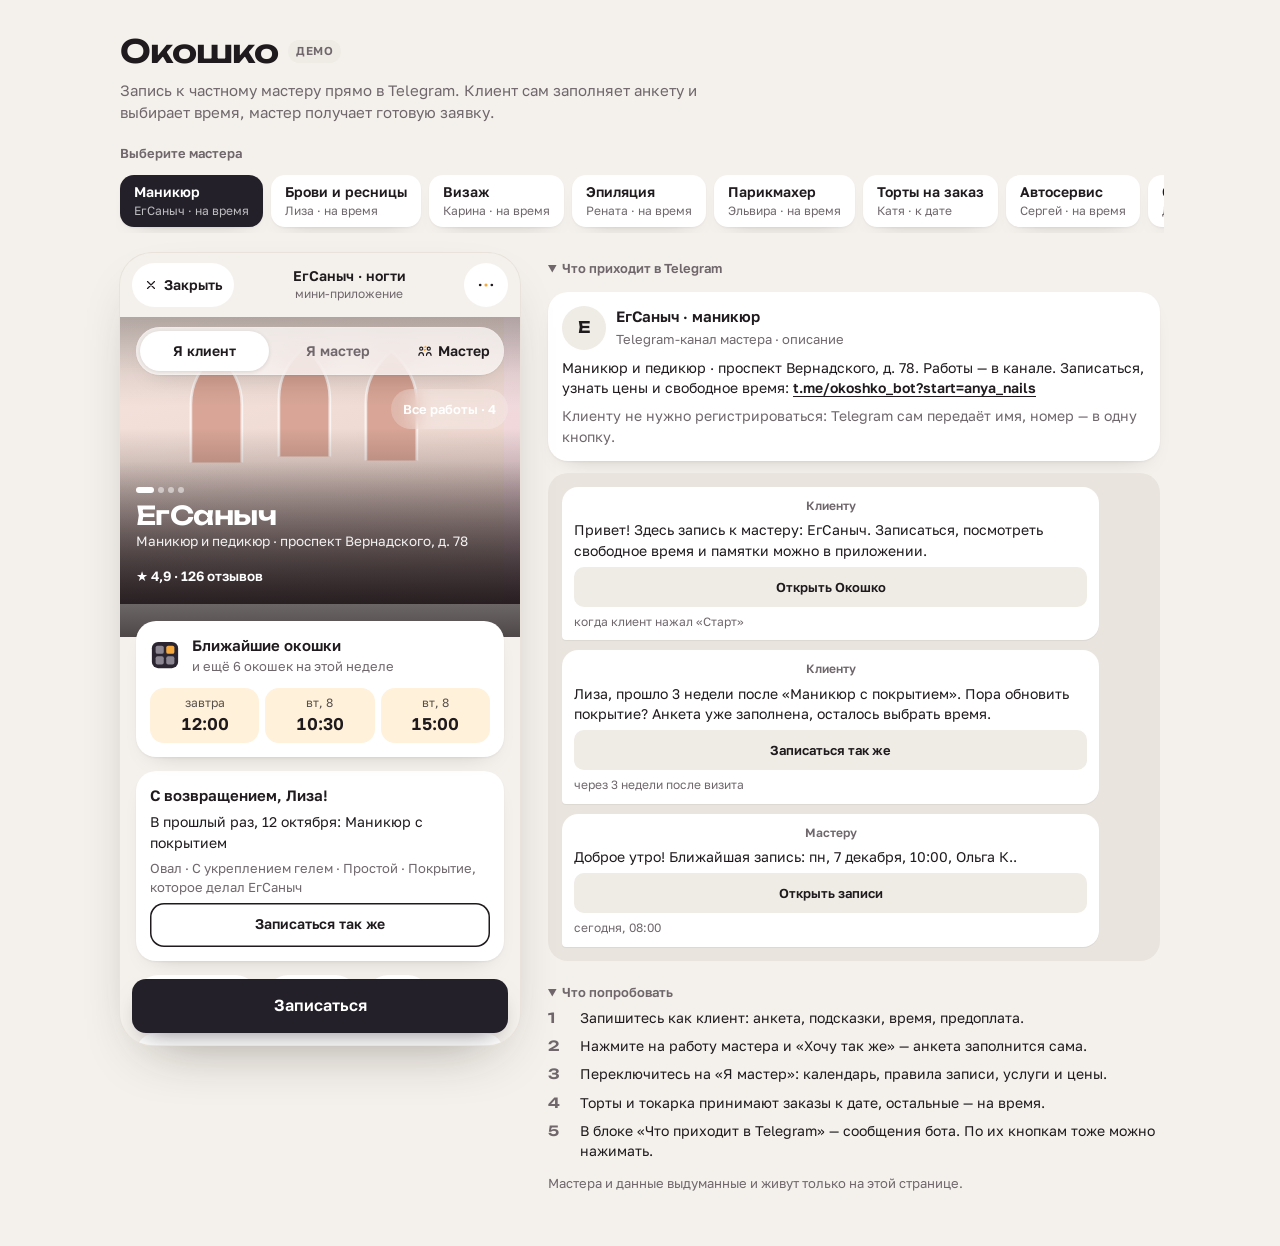
==== commit 583766a1: "Перенос: исправления по проверке 3 (32/40)" ====
--- a/index.html
+++ b/index.html
@@ -716,6 +716,15 @@
 .err-ico .ic,.btn2 .ic[data-plain]{--ic-acc:currentColor}
 .tabbar button[aria-pressed="false"] .ic{opacity:1;--ic-acc:var(--muted)}
 .tabbar button[aria-pressed="true"] .ic{--ic-acc:var(--light)}
+
+/* правки по проверке 3 */
+.addv-plus .ic{--ic-acc:currentColor}
+.share.big{background:var(--surface);color:var(--ink);box-shadow:inset 0 0 0 1.5px var(--ink)}
+.share.big span{opacity:.7}
+.decl{box-shadow:inset 0 0 0 1.5px var(--line),var(--shadow)}
+.decl-h .err-ico{color:var(--ink)!important}
+.rev.upc{background:var(--surface)}
+.mday.today small{font-weight:700;color:var(--ink)}
 </style>
 
 
@@ -1324,10 +1333,15 @@
 const optName=o=>o.split(' · ')[0];
 const ansText=(Q,v)=>Q.text?v:optName(Q.opts[v]||'—');
 function hintFor(m,q,i){for(const h of Object.values(m.hints))for(const it of h.items)if(it.pick&&it.pick[0]===q&&it.pick[1]===i)return it;return null}
+const qLabel=t=>String(t).replace(/[?:\s]+$/,'');
+// ответы по услугам: [[название, 'ответ · ответ'], ...]; общий вопрос — у первой услуги
+function ansGroups(m,ids,ans){const seen=new Set(),out=[];for(const id of ids){const sv=m.services.find(x=>x.id===id);if(!sv)continue;
+  const t=sv.qs.filter(q=>!seen.has(q)&&m.q[q]&&m.q[q].opts&&ans[q]!=null).map(q=>{seen.add(q);const v=ansText(m.q[q],ans[q]);return /^(нет|да)/i.test(v)?qLabel(m.q[q].t)+': '+v.toLowerCase():v});if(t.length)out.push([sv.name,t.join(' · ')])}return out}
+const choiceRows=(m,ids,ans)=>{const g=ansGroups(m,ids,ans);if(!g.length)return'';if(g.length===1)return`<div class="kv"><span>Выбор</span><span>${esc(g[0][1])}</span></div>`;return g.map(([n,t])=>`<div class="kv"><span>${esc(n)}</span><span>${esc(t)}</span></div>`).join('')};
 function answersHtml(m,b){
   const s=m.services.find(x=>x.id===b.svc),ans=b.ans||{};
   const keys=[...new Set([...(s?s.qs:[]),...Object.keys(ans)])];
-  return keys.filter(q=>m.q[q]&&!m.q[q].photo&&answered(m.q[q],ans[q])).map(q=>`<span>${esc(m.q[q].t)}: <b>${esc(ansText(m.q[q],ans[q]))}</b></span>`).join('')
+  return keys.filter(q=>m.q[q]&&!m.q[q].photo&&answered(m.q[q],ans[q])).map(q=>`<span>${esc(qLabel(m.q[q].t))}: <b>${esc(ansText(m.q[q],ans[q]))}</b></span>`).join('')
     +(b.photo?'<span>Файл: <b>прикреплён</b></span>':'');
 }
 const prog=(pos,total,l)=>`<div class="prog"><div class="bar"><i style="width:${pos/total*100}%"></i></div><span>${l}</span></div>`;
@@ -1355,14 +1369,16 @@
     const hasHints=Object.keys(m.hints).some(k=>st.hintsOn[k]);
     const dc=st.declined;
     return{body:`${heroHtml(m)}
-    ${dc?`<div class="decl"><div class="decl-h"><span class="err-ico" aria-hidden="true">${ic('warn',18)}</span><b>Мастер не сможет ${relDay(dc.date)}${m.mode==='slot'?' в '+fmtT(dc.start):''}</b><button class="sh-x" data-act="decldone" aria-label="Скрыть">${ic('close',14)}</button></div><span class="small muted">${esc(dc.name)}.${dc.paid?` Предоплата ${rub(dc.paid)} вернётся на карту в течение дня.`:''} Анкету сохранили — осталось выбрать другое время.</span><button class="main-btn" data-act="redecl">Выбрать другое время</button></div>`:''}
+    ${dc?`<div class="decl"><div class="decl-h"><span class="err-ico" aria-hidden="true">${ic('warn',18)}</span><b>Мастер не сможет ${relDay(dc.date)}${m.mode==='slot'?' в '+fmtT(dc.start):''}</b><button class="sh-x" data-act="decldone" aria-label="Скрыть">${ic('close',14)}</button></div><span class="small muted">${esc(dc.name)}.${dc.paid?` Предоплата ${rub(dc.paid)} вернётся на карту в течение дня.`:''} Анкету сохранили — осталось выбрать другое время.</span><button class="btn2 fill" data-act="redecl">Выбрать другое время</button></div>`:''}
     ${litHtml(m,st)}
-    ${(()=>{const nb=st.hist&&st.hist.bid&&st.bookings.find(z=>z.id===st.hist.bid&&visitTs(m,z)>Date.now());return nb?`<div class="rev" style="background:var(--accent-soft)"><b style="font-size:15px">${nb.status==='hold'?'Бронь ждёт ответа мастера':order?'Ваш заказ':'Ваша запись'}: ${relDay(nb.date)}, ${whenOf(m,nb)}</b><span>${esc(sName(nb))}${ansShort(m,nb.svc,nb.ans)?' · '+esc(ansShort(m,nb.svc,nb.ans)):''}</span><div class="row-btns"><button class="btn2" data-act="resched:${nb.id}">Перенести</button><button class="btn2" data-act="cancelask:${nb.id}">Отменить</button></div></div>`:''})()}
-    ${st.hist&&svcOf(st.hist.svc)&&!(st.hist.bid&&st.bookings.some(z=>z.id===st.hist.bid&&visitTs(m,z)>Date.now()))?`<div class="rev" style="background:var(--accent-soft)"><b style="font-size:15px">С возвращением, ${esc(S.contact.name)}!</b><span>В прошлый раз, ${st.hist.date}: ${esc(svcOf(st.hist.svc).name)}</span>${ansShort(m,st.hist.svc,st.hist.ans)?`<span class="small muted">${esc(ansShort(m,st.hist.svc,st.hist.ans))}</span>`:''}<button class="btn2 acc" data-act="repeat">Записаться так же</button></div>`:''}
+    ${(()=>{const mine=st.bookings.filter(z=>z.client===S.contact.name&&visitTs(m,z)>Date.now()).sort((a,b)=>visitTs(m,a)-visitTs(m,b));
+      return mine.map(nb=>`<div class="rev upc"><b style="font-size:15px">${nb.status==='hold'?'Бронь ждёт ответа мастера':order?'Ваш заказ':'Ваша запись'}: ${relDay(nb.date)}, ${whenOf(m,nb)}</b><span>${esc(sName(nb))}</span><div class="row-btns"><button class="btn2" data-act="resched:${nb.id}">Перенести</button><button class="btn2" data-act="cancelask:${nb.id}">Отменить</button></div></div>`).join('')})()}
+    ${(()=>{let h=st.hist;while(h&&h.bid&&!st.bookings.some(z=>z.id===h.bid&&visitTs(m,z)<=Date.now()))h=h.prev;if(!h||!svcOf(h.svc))return'';const nm=[h.svc,...(h.extra||[])].map(id=>svcOf(id)?.name).filter(Boolean).join(' + ');
+      return`<div class="rev upc"><b style="font-size:15px">С возвращением, ${esc(S.contact.name)}!</b><span>В прошлый раз, ${h.date}: ${esc(nm)}</span>${ansShort(m,h.svc,h.ans,[h.svc,...(h.extra||[])])?`<span class="small muted">${esc(ansShort(m,h.svc,h.ans,[h.svc,...(h.extra||[])]))}</span>`:''}<button class="btn2 acc" data-act="repeatp">Записаться так же</button></div>`})()}
     ${m.links.length?`<div class="links">${m.links.map(l=>`<button class="tag" data-act="toast:Откроет: ${esc(l)}">${esc(l)}</button>`).join('')}</div>`:''}
     ${hasHints?`<button class="memo" data-act="memos"><span class="q">?</span><span><b>Не знаете, что выбрать?</b><br><span class="small muted">${esc(m.memo)}</span></span></button>`:''}
     <h3 id="svc-list">${order?'Что можно заказать':'Услуги'}</h3>
-    ${svcGroups(m).map(([g,list])=>`${g?`<p class="sgrp">${esc(g)}</p>`:''}<div class="list svcs">${list.map(s=>{const n=nearest(s),wk=m.works.find(w=>w.svc===s.id);return`<button class="svc2" data-act="svc:${s.id}"><span class="sth" aria-hidden="true">${wk?artHtml(m,wk):`<span class="sth-ph">${esc(s.name.slice(0,1))}</span>`}</span><span class="nm">${esc(s.name)}</span><span class="pr">${listPrice(m,s)}</span>
+    ${svcGroups(m).map(([g,list])=>`${g?`<p class="sgrp">${esc(g)}</p>`:''}<div class="list svcs">${list.map(s=>{const n=nearest(s),wk=m.works.find(w=>w.svc===s.id);return`<button class="svc2" data-act="svc:${s.id}"><span class="sth" aria-hidden="true">${wk?artHtml(m,wk):m.works[0]?artHtml(m,{...m.works[0],bg:['#EFE9E4','#E2D8D0'],img:null}):`<span class="sth-ph">${esc(s.name.slice(0,1))}</span>`}</span><span class="nm">${esc(s.name)}</span><span class="pr">${listPrice(m,s)}</span>
       <span class="meta">${s.dur&&!order?`<span>${durTxt(s.dur)}</span>`:''}${s.note?`<span>${esc(s.note)}</span>`:''}<span class="${n?'nchip':'nnone'}">${n?'Ближайшее: '+n:'Свободного времени пока нет'}</span></span></button>`}).join('')}</div>`).join('')}
     ${m.reviews.length?`<h3 id="reviews">Отзывы</h3><div class="list">${m.reviews.map(([n,t])=>`<div class="rev"><span class="st">★★★★★</span><span>${esc(t)}</span><b>${esc(n)}</b></div>`).join('')}</div>`:''}${m.plan==='pro'?'':'<p class="made">Запись через Окошко</p>'}`,foot:`<button class="main-btn" data-act="gobook">${order?'Оформить заказ':st.flow==='date'?'Выбрать дату и время':'Записаться'}</button>`};
   }
@@ -1371,7 +1387,7 @@
   if(step===1){
     const q=s.qs[S.qi],Q=m.q[q];
     const done=s.qs.slice(0,S.qi).filter(k=>!m.q[k].photo&&answered(m.q[k],sel.ans[k])).map(k=>ansText(m.q[k],sel.ans[k]));
-    let body=(S.df?prog(2+(S.qi+1)/s.qs.length,4,`Шаг 3 из 4 · вопрос ${S.qi+1} из ${s.qs.length}`):prog(S.qi+1,total,`Вопрос ${S.qi+1} из ${s.qs.length} · ${esc(s.name)}`))+`${order&&S.qi===0?memoIcons():''}<div class="qtitle"><div class="qhead"><h2>${esc(Q.t)}</h2>${Q.hint&&st.hintsOn[Q.hint]?`<button class="hint-btn" data-act="hint:${Q.hint}">${ic('help',16)}подсказка</button>`:''}</div>${done.length?`<span class="picked">Ваш выбор: ${esc(done.join(' · '))}</span>`:''}</div>`;
+    let body=(S.df?prog(2+(S.qi+1)/s.qs.length,4,`Шаг 3 из 4 · вопрос ${S.qi+1} из ${s.qs.length}`):((sel.extra||[]).length&&svcOf(sel.svc)&&!svcOf(sel.svc).qs.includes(q)?prog(S.qi+1,s.qs.length,`Пара вопросов про «${esc((sel.extra.map(svcOf).find(z=>z&&z.qs.includes(q))||{}).name||'')}»`):prog(S.qi+1,total,`Вопрос ${S.qi+1} из ${s.qs.length} · ${esc(svcOf(sel.svc)?svcOf(sel.svc).name:s.name)}`)))+`${order&&S.qi===0?memoIcons():''}<div class="qtitle"><div class="qhead"><h2>${esc(Q.t)}</h2>${Q.hint&&st.hintsOn[Q.hint]?`<button class="hint-btn" data-act="hint:${Q.hint}">${ic('help',16)}подсказка</button>`:''}</div>${done.length?`<span class="picked">Ваш выбор: ${esc(done.join(' · '))}</span>`:''}</div>`;
     let foot;
     if(Q.photo){
       const f=sel.files[q];
@@ -1406,7 +1422,7 @@
       st.confirm==='manual'?(order?'Мастер подтверждает каждый заказ сам, до этого дата за вами.':'Мастер подтверждает каждую запись сам, до этого время за вами забронировано.'):st.confirm==='urgent'&&!(order&&st.leadDays*24>=st.urgentH)?`Если до ${order?'получения':'визита'} меньше ${st.urgentH} ч, мастер подтвердит ${order?'заказ':'запись'} сам.`:''].filter(Boolean).join(' ');
     const others=m.services.filter(x=>x.id!==sel.svc);
     const addBlock=others.length?`<details class="addv" ${(sel.extra||[]).length?'open':''}><summary><span class="addv-plus" aria-hidden="true">${ic('plus',14)}</span>${(sel.extra||[]).length?`К визиту добавлено: ${pl(sel.extra.length,'услуга','услуги','услуг')}`:'Добавить ещё услугу к этому визиту'}</summary><div class="addv-list">${others.map(x=>{const on=(sel.extra||[]).includes(x.id);return`<button class="addv-row" aria-pressed="${on}" data-act="extra:${x.id}"><span class="addv-ck" aria-hidden="true"></span><span><b>${esc(x.name)}</b><small>${order?'':durTxt(x.dur)+' · '}${listPrice(m,x)}</small></span></button>`}).join('')}</div></details>`:'';
-    const body=prog(s.qs.length+1,total,`Шаг ${s.qs.length+1} из ${total} · ${order?'дата':'время'}`)+`<div class="qhead"><h2>${order?'К какому дню?':'Когда удобно?'}</h2>${memoIcons()}</div>${addBlock}
+    const body=prog(total-1,total,`Почти готово · ${order?'дата':'время'}`)+`<div class="qhead"><h2>${order?'К какому дню?':'Когда удобно?'}</h2>${memoIcons()}</div>${addBlock}${(sel.extra||[]).length&&!order?`<p class="small muted" style="margin:0">Визит длинный — ${durTxt(s.dur)}. Показываем только дни, где столько свободно подряд.</p>`:''}
       <div class="days">${days.map(([k,n])=>dayWin(k,n,sel.day,order?lPlace:lWin)).join('')}</div>
       ${sel.day?pickHtml:'<p class="muted">Свободных дат пока нет.</p>'}
       ${sel.start!=null&&depOf(priceOf(m,s.id,sel.ans))&&st.refund==='day'&&!refundBy(m,sel.day,sel.start)?`<div class="warnline"><span class="err-ico" aria-hidden="true">${ic('warn',18)}</span><span>До ${order?'получения':'визита'} меньше суток: если отмените, предоплату ${rub(depOf(priceOf(m,s.id,sel.ans)))} не вернём. Если мастер откажет — вернём.</span></div>`:''}
@@ -1425,7 +1441,7 @@
         :`<button class="share big" data-act="share"><b class="sh-row">${ic('phone',18)}Взять номер из Telegram</b><span>в одно касание</span></button>
       <div class="field"><label for="c-phone">или введите вручную</label><input id="c-phone" inputmode="tel" autocomplete="tel" placeholder="+7 900 000-00-00" value="${esc(c.phone)}" aria-describedby="c-phone-err"><span class="ferr" id="c-phone-err" ${c.phone&&!phoneOk(c.phone)?'':'hidden'}>Проверьте номер: нужно 11 цифр, чтобы мастер смог позвонить</span></div>`}
       <div class="field"><label for="c-comment">Комментарий мастеру</label><textarea id="c-comment" rows="2" placeholder="Всё, что не вошло в анкету">${esc(c.comment)}</textarea></div>
-      <div class="sum"><div class="kv"><span>Когда</span><span>${fmtDay(sel.day)}, ${whenOf(m,sel)}</span></div><div class="kv"><span>${order?'Заказ':'Услуга'}</span><span>${esc(s.name)}</span></div>${opts?`<div class="kv"><span>Выбор</span><span>${esc(opts)}</span></div>`:''}<div class="kv"><span>Итого</span><span>${price}</span></div>${dep?`<div class="kv"><span>Предоплата сейчас</span><span>${rub(dep)}</span></div>`:''}</div>
+      <div class="sum"><div class="kv"><span>Когда</span><span>${fmtDay(sel.day)}, ${whenOf(m,sel)}</span></div><div class="kv"><span>${order?'Заказ':'Услуга'}</span><span>${esc(s.name)}</span></div>${choiceRows(m,selIds(),S.sel.ans)}<div class="kv"><span>Итого</span><span>${price}</span></div>${dep?`<div class="kv"><span>Предоплата сейчас</span><span>${rub(dep)}</span></div>`:''}</div>
       ${dep&&refundTxt?`<div class="note">${refundTxt}</div>`:''}
       ${S.carryPaid?`<div class="note">Предоплата <b>${rub(S.carryPaid)}</b> уже внесена и переносится на новое время.</div>`:''}
       <div class="note">${hold?`Это бронь: мастер подтвердит её сам, ответ придёт в Telegram. ${order?'Дата':'Время'} пока за вами.`:dep?`${order?'Заказ':'Запись'} подтвердится сразу после предоплаты.`:`${order?'Заказ':'Запись'} подтвердится сразу.`} Анкету мастер увидит целиком.</div>`;
@@ -1433,13 +1449,14 @@
     return{body,foot:`<button class="main-btn" data-act="${dep?'paysheet':'book'}" id="book" ${ok?'':'disabled'}>${label}</button>`};
   }
   const b=st.bookings.find(x=>x.id===st.lastNew);if(!b){S.step=0;return clientScreen()}
-  const bs=svcOf(b.svc)||{name:b.svcName,est:false},hold=b.status==='hold';
-  const bopts=ansShort(m,b.svc,b.ans||{});
+  const bs0=svcOf(b.svc)||{name:b.svcName,est:false},bs={...bs0,name:sName(b)},hold=b.status==='hold';
+  const bopts=choiceRows(m,[b.svc,...(b.extra||[])],b.ans||{});
   return{body:`<div class="done"><div class="bigwin ${hold?'half':''}" data-light="${b.id}${hold?'h':''}"><span class="d">${fmtDay(b.date)}</span><span class="tm">${order?esc(m.wins[b.start]):fmtT(b.start)}</span></div><h2>${hold?'Бронь отправлена':order?'Заказ принят':'Вы записаны'}</h2>
     ${hold?`<p class="muted small" style="margin:0">${esc(m.who)} обычно отвечает в течение часа. Ответ придёт в Telegram. Если мастер не сможет, ${b.paid?'предоплата вернётся автоматически, а ':''}бот предложит другое время.</p>`:''}
     ${b.paid?`<p class="small" style="margin:0">Предоплата <b>${rub(b.paid)}</b> внесена. На месте останется ${rub(Math.max(0,b.price-b.paid))}.</p>`:''}
-    <div class="sum"><div class="kv"><span>Когда</span><span>${fmtDay(b.date)}, ${whenOf(m,b)}</span></div><div class="kv"><span>${order?'Заказ':'Услуга'}</span><span>${esc(bs.name)}</span></div>${bopts?`<div class="kv"><span>Выбор</span><span>${esc(bopts)}</span></div>`:''}<div class="kv"><span class="kv-i">${ic('pin',16)}Адрес</span><span>${esc(m.addr)}</span></div><div class="kv"><span>Итого</span><span>${priceTxt(bs,b.price)}</span></div></div>
+    <div class="sum"><div class="kv"><span>Когда</span><span>${fmtDay(b.date)}, ${whenOf(m,b)}</span></div><div class="kv"><span>${order?'Заказ':'Услуга'}</span><span>${esc(bs.name)}</span></div>${bopts}<div class="kv"><span class="kv-i">${ic('pin',16)}Адрес</span><span>${esc(m.addr)}</span></div><div class="kv"><span>Итого</span><span>${priceTxt(bs,b.price)}</span></div></div>
     <p class="muted small">${bs.est?'Точную цену мастер назовёт после осмотра. ':''}Бот напомнит за день${order?'':' и за 2 часа'}. В напоминании будут кнопки «Всё в силе» и «Перенести».</p>
+    <div class="row-btns"><button class="btn2" data-act="toast:Добавили в календарь телефона (демо)">${ic('cal',16)}В календарь</button>${order?'':`<button class="btn2" data-act="toast:Откроется маршрут в Яндекс Картах">${ic('pin',16)}Маршрут</button>`}</div>
     <div class="row-btns"><button class="btn2" data-act="resched:${b.id}">Перенести</button><button class="btn2" data-act="cancelask:${b.id}">Отменить</button></div>
     ${m.after&&m.hints[m.after]?`<button class="btn2 acc" data-act="hint:${m.after}">Памятка: ${m.hints[m.after].name.toLowerCase()}</button>`:''}</div>`,
     foot:`<button class="main-btn" data-act="home">На главную</button>`};
@@ -1586,7 +1603,7 @@
   const wl=st.waitlist.length?`<h3>Лист ожидания</h3>${st.waitlist.map(w=>`<div class="rec"><div><b>${esc(w.client)}</b> · ${esc(svcOf(w.svc)?.name||'любая услуга')}</div><span class="small muted">Удобно: ${esc(w.pref)}</span><div class="row-btns"><button class="btn2 acc" data-act="wloffer:${w.id}">Предложить время</button><button class="btn2" data-act="wldel:${w.id}">Убрать</button></div></div>`).join('')}`:'';
   if(hrs&&!dayB.length)day+=st.bookings.length?'<p class="muted small" style="margin:0">Записей на этот день пока нет.</p>':`<p class="muted small" style="margin:0">Записей пока нет. Отправьте ссылку ${linkOf(S.cur)} паре постоянных клиентов: первая запись появится здесь.</p>`;
   const wk=[];for(let i=0;i<14;i++){const dk=keyOf(addDays(today,i)),dd=parseKey(dk),cnt=st.bookings.filter(b=>b.date===dk).length,op=!!dayHours(dk),fr=op&&(order?orderLeft(dk):slotsFor(dk,minDur).length)>0;
-    wk.push(`<button class="day mday ${op?'':'off'}" aria-pressed="${dk===S.calDay}" data-act="calday:${dk}" aria-label="${fmtDay(dk)}: ${cnt?pl(cnt,'запись','записи','записей'):op?'записей нет':'выходной'}"><small>${i===0?'сег':WD[dd.getDay()].toLowerCase()}</small><b>${dd.getDate()}</b><span class="mday-n">${cnt?cnt:op?(fr?'<i class="fdot"></i>':''):'вых'}</span></button>`)}
+    wk.push(`<button class="day mday ${op?'':'off'}" aria-pressed="${dk===S.calDay}" data-act="calday:${dk}" aria-label="${fmtDay(dk)}: ${cnt?pl(cnt,'запись','записи','записей'):op?'записей нет':'выходной'}"><small>${WD[dd.getDay()].toLowerCase()}</small><b>${dd.getDate()}</b><span class="mday-n">${cnt?cnt:op?(fr?'<i class="fdot"></i>':''):'вых'}</span></button>`)}
   return{body:tabs+fin+setup+`<h2 class="mtitle">Записи</h2>`+(holds.length?`<h3>Ждут вашего ответа · ${holds.length}</h3>${holds.map(b=>recCard(m,b)).join('')}`:'')
     +`<div class="days mweek">${wk.join('')}</div>`
     +`<details class="monthcal"><summary>Весь месяц</summary><div class="cal-h"><button data-act="calm:-1" aria-label="Прошлый месяц">${ic('chevl',18)}</button><b>${mo.toLocaleDateString('ru-RU',{month:'long',year:'numeric'}).replace(' г.','')}</b><button data-act="calm:1" aria-label="Следующий месяц">${ic('chev',18)}</button></div><div class="cal">${cells}</div></details>`
@@ -1730,7 +1747,7 @@
       <button class="main-btn" data-act="wlgo">Встать в лист ожидания</button>`)}
   if(S.sheet==='pay'){const s=selSvc(),p=priceOf(m,s.id,S.sel.ans),dep=depOf(p),rb=refundBy(m,S.sel.day,S.sel.start),opts=ansShort(m,s.id,S.sel.ans),order=m.mode==='order';
     return wrap(`<div class="master"><div class="ava" style="width:44px;height:44px;font-size:16px;overflow:hidden">${m.avatar?`<img src="${m.avatar}" alt="">`:m.ini}</div><div><b style="font-size:15px">${esc(m.name)}</b><span class="small muted">${fmtDay(S.sel.day)}, ${whenOf(m,S.sel)}</span></div></div>
-      <h2>Предоплата ${rub(dep)}</h2><div class="sum"><div class="kv"><span>${esc(s.name)}</span><span>${priceTxt(s,p)}</span></div>${opts?`<div class="kv"><span>Выбор</span><span>${esc(opts)}</span></div>`:''}<div class="kv"><span>Сейчас</span><span>${rub(dep)}</span></div><div class="kv"><span>${order?'При получении':'На месте'}</span><span>${rub(Math.max(0,p-dep))}</span></div></div>
+      <h2>Предоплата ${rub(dep)}</h2><div class="sum"><div class="kv"><span>${esc(s.name)}</span><span>${priceTxt(s,p)}</span></div>${choiceRows(m,selIds(),S.sel.ans)}<div class="kv"><span>Сейчас</span><span>${rub(dep)}</span></div><div class="kv"><span>${order?'При получении':'На месте'}</span><span>${rub(Math.max(0,p-dep))}</span></div></div>
       ${needsConfirm(S.sel.day,S.sel.start)?`<div class="okline"><span class="win on" aria-hidden="true"></span><span><b>Если мастер не подтвердит — ${rub(dep)} вернутся сами</b><span class="small muted">Деньги придут обратно на карту, ничего делать не нужно.</span></span></div>`:''}
       <p class="small" style="margin:0">${St().refund!=='day'?'Если отмените вы, предоплата не вернётся.':rb?`Передумаете — вернём ${rub(dep)}, если отмените до ${rb}.`:`Если отмените вы, предоплата не вернётся: до ${order?'получения':'визита'} меньше суток.`}</p>
       <button class="main-btn" data-act="paid">Оплатить через СБП</button><button class="btn2" data-act="paid">Оплатить картой</button><button class="btn2" data-act="close">Не сейчас</button>
@@ -1826,9 +1843,9 @@
   if(old)st.bookings=st.bookings.filter(z=>z!==old);
   if(S.rebookOf)delete st.moved[S.rebookOf];
   st.bookings.forEach(x=>x.isNew=false);st.bookings.push(b);st.lastNew=b.id;
-  st.hist={prev:st.hist&&old&&st.hist.bid===old.id?st.hist.prev:st.hist,svc:b.svc,ans:{...b.ans},date:fmtDay(b.date),bid:b.id,rep:(st.hist&&st.hist.rep)||['месяц','Пора записаться снова?']};
+  st.hist={prev:st.hist&&old&&st.hist.bid===old.id?st.hist.prev:st.hist,svc:b.svc,extra:[...(b.extra||[])],ans:{...b.ans},date:fmtDay(b.date),bid:b.id,rep:(st.hist&&st.hist.rep)||['месяц','Пора записаться снова?']};
   const when=fmtDay(b.date)+', '+whenOf(m,b);
-  const ans=s.qs.filter(q=>m.q[q]&&!m.q[q].photo&&answered(m.q[q],b.ans[q])).map(q=>m.q[q].t+': '+ansText(m.q[q],b.ans[q])).join('\n');
+  const ans=s.qs.filter(q=>m.q[q]&&!m.q[q].photo&&answered(m.q[q],b.ans[q])).map(q=>qLabel(m.q[q].t)+': '+ansText(m.q[q],b.ans[q])).join('\n');
   const body=`${when}\n${b.client} · ${s.name} · ${priceTxt(s,b.price)}\n${ans}${b.photo?'\nЕсть файл':''}${b.paid?`\nПредоплата ${rub(b.paid)} ${S.carryPaid?'перенесена с прошлой записи':`получена, вам ${rub(Math.round(b.paid*0.95))} (комиссия 5%)`}`:''}`;
   const head=old?`Перенос: было ${fmtDay(old.date)}, ${whenOf(m,old)}\n`:'';
   if(hold){
@@ -1939,7 +1956,8 @@
     case'rebook':{const b=st.moved[x];if(!b){toast('Новое время уже выбрано');return}resetFlow();S.role='client';S.mview=null;S.sheet=null;
       S.nameBack=S.contact.name;S.contact.name=b.client;S.sel={svc:b.svc,ans:{...b.ans},files:{...(b.files||{})},day:null,start:null};S.carryPaid=b.carry||0;S.rebookOf=x;
       if(svcOf(b.svc))S.step=2;else{S.step=0;resetFlow();toast('Эту услугу мастер убрал, выберите другую')}break}
-    case'repeat':{const h=st.hist;S.role='client';resetFlow();if(!h||!svcOf(h.svc)){S.step=0;toast('Эту услугу мастер убрал, выберите другую');break}startFlow(h.svc,h.ans);if(svcOf(h.svc).qs.every(q=>!need(m.q[q])||answered(m.q[q],S.sel.ans[q])))S.step=2;break}
+    case'repeatp':{let h=st.hist;while(h&&h.bid&&!st.bookings.some(z=>z.id===h.bid&&visitTs(m,z)<=Date.now()))h=h.prev;S.role='client';resetFlow();if(!h||!svcOf(h.svc)){S.step=0;toast('Эту услугу мастер убрал, выберите другую');break}startFlow(h.svc,h.ans);S.sel.extra=(h.extra||[]).filter(id=>svcOf(id));gotoQs(2);if(S.step!==1)S.step=2;break}
+    case'repeat':{const h=st.hist;S.role='client';resetFlow();if(!h||!svcOf(h.svc)){S.step=0;toast('Эту услугу мастер убрал, выберите другую');break}startFlow(h.svc,h.ans);S.sel.extra=(h.extra||[]).filter(id=>svcOf(id));gotoQs(2);if(S.step!==1)S.step=2;break}
     case'wl':S.wl={d:0,t:0};S.sheet='wl';break;
     case'wld':S.wl.d=+x;break;
     case'wlt':S.wl.t=+x;break;
@@ -1978,7 +1996,10 @@
     case'openrec':{S.role='master';S.mtab='rec';S.mview=null;S.sheet=null;const lb=st.bookings.find(b=>b.id===st.lastNew)||st.bookings.find(b=>b.status==='hold');if(lb){S.calDay=lb.date;const d=parseKey(lb.date);S.calMonth=new Date(d.getFullYear(),d.getMonth(),1)}break}
     case'confirm':{const b=st.bookings.find(z=>z.id===x);if(!b)break;b.status='ok';b.isNew=true;
       st.feed.push({to:'Клиенту',when:'сразу после ответа мастера',text:`Мастер подтвердил бронь: ${fmtDay(b.date)}, ${whenOf(m,b)}. Ждём вас!`});remind(m,st,b);renderFeed();toast('Подтверждено. Клиент получил сообщение');break}
-    case'decline':{const b=st.bookings.find(z=>z.id===x);if(!b)break;st.bookings=st.bookings.filter(z=>z!==b);
+    case'decline':{const b=st.bookings.find(z=>z.id===x);if(!b)break;
+      if(!S.askOk){S.ask={t:`Отклонить бронь: ${b.client}?`,d:`${fmtDay(b.date)}, ${whenOf(m,b)}. ${b.paid?`Предоплата ${rub(b.paid)} вернётся клиенту, `:'Клиенту '}придёт сообщение с предложением выбрать другое время. Это время закроем, чтобы его не заняли снова.`,yes:'decline:'+x,yl:'Да, отклонить'};S.sheet='ask';break}
+      st.bookings=st.bookings.filter(z=>z!==b);if(st.hist&&st.hist.bid===b.id)st.hist=st.hist.prev||null;
+      if(m.mode==='slot')(st.blocks[b.date]||(st.blocks[b.date]=[])).push([b.start,b.start+(b.dur||60)]);
       if(b.client===S.contact.name)st.declined={date:b.date,start:b.start,svc:b.svc,extra:b.extra||[],ans:{...b.ans},paid:b.paid||0,name:sName(b)};
       st.feed.push({to:'Клиенту',when:'сразу после ответа мастера',text:`К сожалению, мастер не сможет принять вас ${fmtDay(b.date)}.${b.paid?' Предоплата вернётся на карту.':''} Выберите другое время в приложении.`,btn:['Выбрать другое время','role:client']});renderFeed();toast('Отклонено. Клиенту предложено другое время');break}
     case'cancelask':S.sheet='cancelask-'+x;break;
